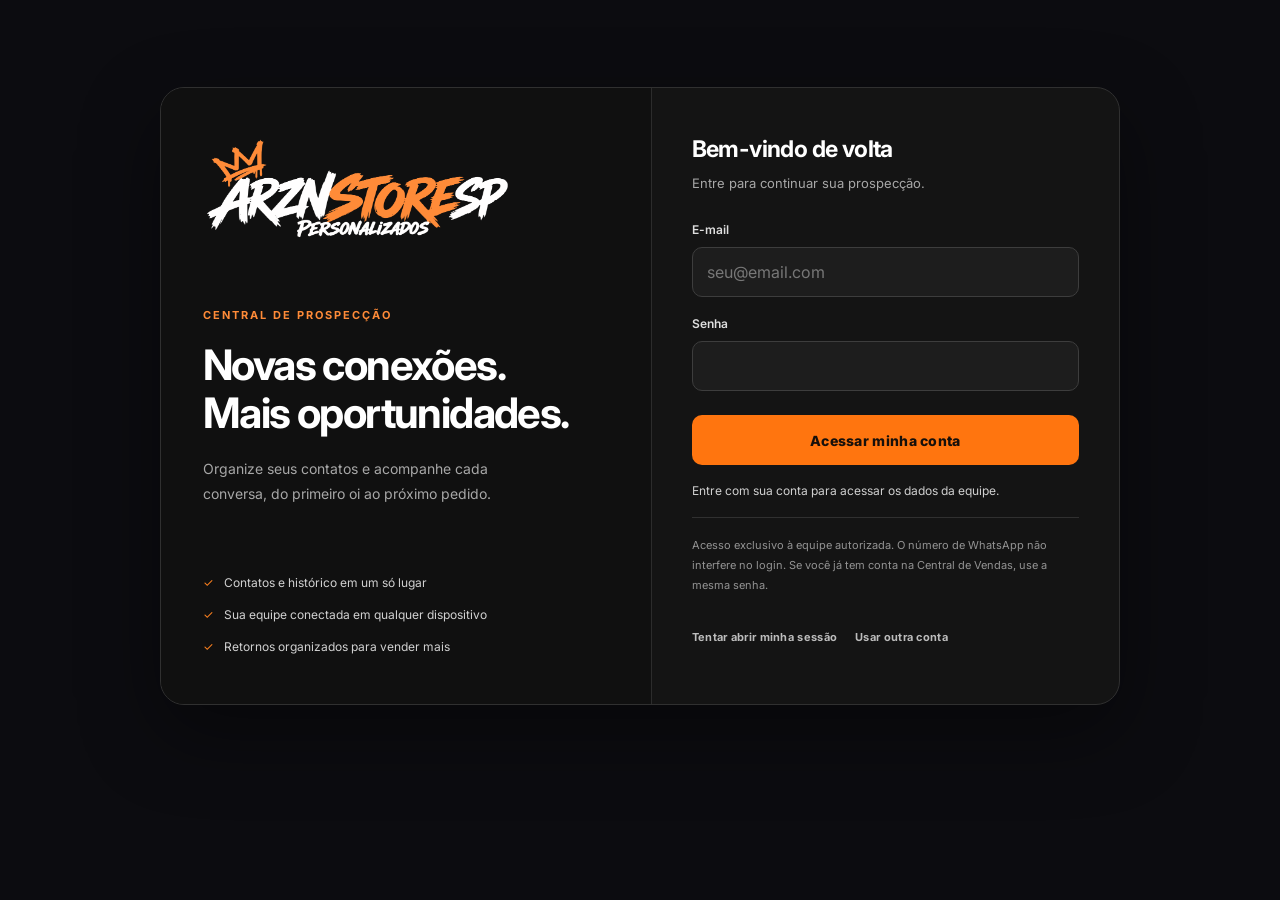
==== index.html @ a113df50 "Use compact prospect cards and a short message dialog" ====
<!DOCTYPE html>
<html lang="pt-BR">
<head>
<meta charset="UTF-8">
<meta name="viewport" content="width=device-width, initial-scale=1.0">
<title>Prospecção de Clientes</title>
<link rel="preconnect" href="https://fonts.googleapis.com">
<link href="https://fonts.googleapis.com/css2?family=Inter:wght@300;400;500;600;700;800;900&display=swap" rel="stylesheet">
<style>
*, *::before, *::after { box-sizing: border-box; margin: 0; padding: 0; }
:root {
  --bg:#0C0C10; --surface:#13131A; --card:#1A1A24; --raised:#20202E;
  --line:rgba(255,255,255,.07); --line2:rgba(255,255,255,.12);
  --neon:#FF6B00; --neon2:#CC5500; --neon-l:#FF8C33; --glow:rgba(255,107,0,.25);
  --amber:#f59e0b; --green:#22c55e;
  --blue:#3b82f6; --purple:#a855f7; --red:#ef4444;
  --text:#F0F0F5; --sub:rgba(255,255,255,.55); --hint:rgba(255,255,255,.35);
  --radius-sm:8px; --radius:12px; --radius-lg:16px;
  --gap:12px; --pad:16px; --input-h:46px;
}
html { -webkit-text-size-adjust:100%; }
body { font-family:'Inter',sans-serif; background:var(--bg); color:var(--text); min-height:100vh; font-size:14px; line-height:1.5; -webkit-font-smoothing:antialiased; }
.wrap { max-width:1180px; margin:0 auto; background:var(--surface); min-height:100vh; display:flex; flex-direction:column; }
@media(min-width:768px){ body{padding:1.5rem 1rem;} .wrap{border:1px solid var(--line);border-radius:var(--radius-lg);overflow:hidden;min-height:auto;} }

/* HEADER */
.header { background:var(--card); border-bottom:1px solid var(--line); padding:20px var(--pad) 0; position:sticky; top:0; z-index:100; }
.logo { font-family:'Inter',sans-serif; font-size:20px; font-weight:800; color:var(--text); letter-spacing:-.3px; text-align:center; margin-bottom:16px; line-height:1.3; }
.logo .brand{color:var(--neon);} .logo .sep{color:var(--line2);margin:0 8px;}
.logo .sub{display:block;color:var(--sub);font-size:11px;font-weight:600;letter-spacing:3px;font-family:'Inter',sans-serif;text-transform:uppercase;margin-top:3px;}
@media(min-width:480px){.logo{font-size:24px;}}
.tabs-nav{display:flex;overflow-x:auto;-webkit-overflow-scrolling:touch;scrollbar-width:none;margin:0 calc(-1*var(--pad));padding:0 var(--pad);}
.tabs-nav::-webkit-scrollbar{display:none;}
.tab-btn{flex:0 0 auto;background:transparent;border:none;border-bottom:3px solid transparent;margin-bottom:-1px;color:var(--sub);font-family:'Inter',sans-serif;font-size:12px;font-weight:700;letter-spacing:.3px;padding:12px 14px 10px;cursor:pointer;transition:color .15s,border-color .15s,background .15s;display:flex;align-items:center;gap:5px;white-space:nowrap;}
.tab-btn:hover{color:var(--text);} .tab-btn.active{color:var(--neon);border-bottom-color:var(--neon);background:rgba(255,107,0,.08);}
.tab-icon{font-size:15px;line-height:1;}
@media(min-width:600px){.tabs-nav{justify-content:center;}.tab-btn{flex:1;justify-content:center;font-size:13px;padding:13px 10px 11px;}}

/* CONTENT */
.tab-content{display:none;padding:var(--pad);flex:1;} .tab-content.active{display:block;}

/* PANELS */
.panel{background:var(--card);border:1px solid var(--line);border-radius:var(--radius);padding:var(--pad);margin-bottom:var(--gap);}
.panel:last-child{margin-bottom:0;}
.panel-title{font-size:10px;font-weight:700;color:rgba(255,255,255,.5);text-transform:uppercase;letter-spacing:1.5px;margin-bottom:14px;display:flex;align-items:center;gap:8px;flex-wrap:wrap;}
.panel-title::before{content:'';width:3px;height:12px;border-radius:2px;background:var(--neon);flex-shrink:0;box-shadow:0 0 8px var(--glow);}

/* FIELDS */
.field-group{margin-bottom:12px;} .field-group:last-child{margin-bottom:0;}
label{display:block;font-size:11px;font-weight:700;color:var(--sub);margin-bottom:5px;letter-spacing:.4px;text-transform:uppercase;}
input[type=text],input[type=date],input[type=number],textarea{width:100%;height:var(--input-h);background:var(--raised);border:1.5px solid var(--line2);border-radius:var(--radius-sm);color:var(--text);font-family:'Inter',sans-serif;font-size:16px;font-weight:600;padding:0 12px;outline:none;transition:border-color .15s,box-shadow .15s;-webkit-appearance:none;appearance:none;}
input[type=text]:focus,input[type=date]:focus,input[type=number]:focus,textarea:focus{border-color:var(--neon);box-shadow:0 0 0 3px var(--glow);}
textarea{height:auto;padding:10px 12px;resize:vertical;font-size:14px;min-height:80px;line-height:1.5;}
select{width:100%;height:var(--input-h);background:var(--raised);border:1.5px solid var(--line2);border-radius:var(--radius-sm);color:var(--text);font-family:'Inter',sans-serif;font-size:14px;font-weight:600;padding:0 12px;outline:none;-webkit-appearance:none;appearance:none;cursor:pointer;background-image:url("data:image/svg+xml,%3Csvg xmlns='http://www.w3.org/2000/svg' width='12' height='8' viewBox='0 0 12 8'%3E%3Cpath d='M1 1l5 5 5-5' stroke='%237a6a5a' stroke-width='1.5' fill='none' stroke-linecap='round'/%3E%3C/svg%3E");background-repeat:no-repeat;background-position:right 12px center;}
select:focus{border-color:var(--neon);box-shadow:0 0 0 3px var(--glow);}
select option{background:var(--card);}

/* RANGE */
input[type=range]{width:100%;height:4px;padding:0;background:var(--line2);border:none;border-radius:4px;cursor:pointer;margin-top:8px;-webkit-appearance:none;appearance:none;outline:none;}
input[type=range]::-webkit-slider-thumb{-webkit-appearance:none;width:22px;height:22px;background:var(--neon);border-radius:50%;box-shadow:0 0 0 4px rgba(255,107,0,.2);}
.range-val{font-family:'Inter',sans-serif;font-size:26px;font-weight:800;color:var(--neon);line-height:1;letter-spacing:-.5px;margin-bottom:2px;text-shadow:0 0 20px var(--glow);}
.range-val span{font-size:13px;font-weight:400;font-family:'Inter',sans-serif;color:var(--sub);margin-left:2px;}
.range-labels{display:flex;justify-content:space-between;font-size:10px;color:var(--hint);margin-top:4px;}

/* TAGS */
.tag-section-lbl{font-size:10px;font-weight:800;color:var(--sub);text-transform:uppercase;letter-spacing:.6px;margin:14px 0 6px;}
.tag-section-lbl:first-child{margin-top:0;}
.tags-row{display:flex;flex-wrap:wrap;gap:5px;}
.tag{padding:4px 9px;background:var(--raised);border:1.5px solid var(--line2);border-radius:20px;font-size:11px;font-weight:700;color:var(--sub);cursor:pointer;transition:all .12s;user-select:none;}
.tag:hover{border-color:var(--sub);color:var(--text);} .tag.on{border-color:var(--neon);color:var(--neon);background:rgba(255,107,0,.1);}
.tag.corp{border-color:rgba(59,130,246,.3);}
.tag.corp:hover{border-color:var(--blue);color:var(--blue);}
.tag.corp.on{border-color:var(--blue);color:var(--blue);background:rgba(59,130,246,.1);}

/* POTENCIAL */
.pot-row{display:flex;flex-wrap:wrap;gap:6px;}
.pot-pill{padding:5px 12px;border-radius:20px;font-size:11px;font-weight:700;cursor:pointer;border:1.5px solid var(--line2);background:var(--raised);color:var(--sub);transition:all .12s;}
.pot-pill:hover{border-color:var(--sub);color:var(--text);}
.pot-pill.on-todos{border-color:var(--text);color:var(--text);background:rgba(245,240,235,.06);}
.pot-pill.on-muito{border-color:var(--neon);color:var(--neon);background:rgba(255,107,0,.1);}
.pot-pill.on-alta{border-color:var(--amber);color:var(--amber);background:rgba(245,158,11,.1);}
.pot-pill.on-media{border-color:var(--sub);color:var(--sub);background:rgba(255,255,255,.08);}

/* BTNS */
.btn{display:inline-flex;align-items:center;justify-content:center;gap:6px;border:none;border-radius:var(--radius-sm);font-family:'Inter',sans-serif;font-size:13px;font-weight:700;cursor:pointer;transition:opacity .15s,background .15s,filter .15s;padding:0 16px;height:var(--input-h);letter-spacing:.3px;white-space:nowrap;}
.btn:active{opacity:.75;} .btn:disabled{opacity:.35;cursor:not-allowed;}
.btn-primary{background:linear-gradient(135deg,var(--neon),var(--neon2));color:#fff;width:100%;box-shadow:0 2px 12px var(--glow);} .btn-primary:hover:not(:disabled){filter:brightness(1.1);}
.btn-ghost{background:rgba(255,255,255,.06);border:1.5px solid var(--line2);color:var(--sub);width:100%;} .btn-ghost:hover{background:rgba(255,255,255,.1);color:var(--text);}
.btn-wa{background:#25D366;color:#fff;flex:1;font-size:12px;box-shadow:0 2px 8px rgba(37,211,102,.25);} .btn-wa:hover{filter:brightness(1.1);}
.btn-wa svg{width:13px;height:13px;fill:#fff;flex-shrink:0;}
.btn-call{flex-shrink:0;width:42px;background:rgba(59,130,246,.12);border:1px solid rgba(59,130,246,.3);color:var(--blue);font-size:15px;padding:0;}
.btn-call:hover{background:rgba(59,130,246,.2);}
.btn-sm{height:32px;font-size:11px;padding:0 12px;width:auto;}
.btn-blue{background:var(--blue);color:#0a0a0a;} .btn-blue:hover{opacity:.85;}

/* QUICK ACTIONS (substitui o <select> que causava bug) */
.qa-row{display:flex;flex-wrap:wrap;gap:5px;padding:8px 14px 0;}
.qa-btn{flex:1 1 calc(50% - 5px);min-width:90px;background:var(--raised);border:1.5px solid var(--line2);border-radius:var(--radius-sm);color:var(--sub);font-size:11px;font-weight:700;padding:6px 8px;cursor:pointer;transition:all .12s;font-family:'Inter',sans-serif;text-align:center;}
.qa-btn:hover{filter:brightness(1.15);}
.qa-btn.qa-green{border-color:rgba(34,197,94,.35);color:var(--green);} .qa-btn.qa-green:hover{background:rgba(34,197,94,.12);}
.qa-btn.qa-fire{border-color:rgba(255,107,0,.35);color:var(--neon);} .qa-btn.qa-fire:hover{background:rgba(255,107,0,.12);}
.qa-btn.qa-red{border-color:rgba(239,68,68,.35);color:var(--red);} .qa-btn.qa-red:hover{background:rgba(239,68,68,.12);}
.qa-btn.qa-grey{border-color:rgba(255,255,255,.2);color:var(--hint);} .qa-btn.qa-grey:hover{background:rgba(255,255,255,.08);}

/* STATUS BADGE */
.status-badge{display:inline-flex;align-items:center;gap:4px;padding:3px 8px;border-radius:20px;font-size:10px;font-weight:700;letter-spacing:.4px;white-space:nowrap;}
.s-novo{background:rgba(59,130,246,.12);color:var(--blue);border:1px solid rgba(59,130,246,.3);}
.s-contatado{background:rgba(245,158,11,.12);color:var(--amber);border:1px solid rgba(245,158,11,.3);}
.s-interesse{background:rgba(34,197,94,.12);color:var(--green);border:1px solid rgba(34,197,94,.3);}
.s-fechado{background:rgba(255,107,0,.15);color:var(--neon);border:1px solid rgba(255,107,0,.3);}
.s-nao{background:rgba(239,68,68,.12);color:var(--red);border:1px solid rgba(239,68,68,.3);}
.s-invalido{background:rgba(255,255,255,.08);color:var(--hint);border:1px solid rgba(255,255,255,.18);}

/* LOC */
.loc-box{font-size:12px;padding:10px 12px;background:var(--raised);border:1.5px solid var(--line2);border-radius:var(--radius-sm);line-height:1.6;color:var(--sub);}
.loc-box.ok{border-color:var(--neon);color:var(--text);}
.loc-chips{display:flex;flex-direction:column;gap:6px;margin-top:10px;}
.loc-chip{display:flex;align-items:center;gap:8px;padding:9px 12px;background:var(--raised);border:1.5px solid var(--line2);border-radius:var(--radius-sm);cursor:pointer;transition:all .12s;}
.loc-chip:hover{border-color:var(--neon);} .loc-chip.active{border-color:var(--neon);background:rgba(255,107,0,.08);}
.loc-chip-name{font-size:12px;font-weight:700;color:var(--text);flex:1;}
.loc-chip-addr{font-size:10px;color:var(--sub);flex:2;overflow:hidden;text-overflow:ellipsis;white-space:nowrap;}
.loc-chip-badge{font-size:9px;font-weight:800;padding:2px 7px;border-radius:20px;background:var(--neon);color:#fff;flex-shrink:0;}
.loc-chip-del{font-size:14px;color:var(--sub);cursor:pointer;flex-shrink:0;padding:0 4px;transition:color .12s;} .loc-chip-del:hover{color:#ff3d00;}

/* STATS */
.stats-row{display:grid;grid-template-columns:repeat(4,1fr);gap:var(--gap);margin-bottom:var(--gap);}
@media(max-width:480px){.stats-row{grid-template-columns:1fr 1fr;}}
.stat-card{background:var(--card);border:1px solid var(--line);border-radius:var(--radius);padding:12px 14px;}
.stat-num{font-family:'Inter',sans-serif;font-size:22px;font-weight:800;line-height:1;letter-spacing:-.5px;margin-bottom:3px;}
.stat-lbl{font-size:10px;font-weight:700;color:var(--sub);letter-spacing:.4px;text-transform:uppercase;}
.s-tot .stat-num{color:var(--text);} .s-muito .stat-num{color:var(--neon);} .s-alta .stat-num{color:var(--amber);} .s-media .stat-num{color:var(--sub);}

/* META DIÁRIA */
.meta-box{background:var(--card);border:1px solid var(--line);border-radius:var(--radius);padding:14px 16px;margin-bottom:var(--gap);}
.meta-top{display:flex;justify-content:space-between;align-items:baseline;margin-bottom:8px;gap:8px;flex-wrap:wrap;}
.meta-label{font-size:11px;font-weight:800;color:var(--sub);text-transform:uppercase;letter-spacing:.5px;}
.meta-nums{font-family:'Inter',sans-serif;font-weight:800;color:var(--neon);font-size:18px;letter-spacing:-.3px;text-shadow:0 0 20px var(--glow);}
.meta-bar-track{height:8px;background:var(--raised);border-radius:10px;overflow:hidden;}
.meta-bar-fill{height:100%;background:var(--neon);border-radius:10px;transition:width .3s;}
.meta-edit-row{display:flex;align-items:center;gap:8px;margin-top:10px;}
.meta-edit-row input{height:32px;width:70px;font-size:13px;}
.meta-edit-row .btn{height:32px;font-size:11px;}

/* BANNERS */
.followup-banner{background:rgba(59,130,246,.08);border:1px solid rgba(59,130,246,.35);border-radius:var(--radius);padding:12px 14px;margin-bottom:var(--gap);font-size:12px;color:var(--blue);cursor:pointer;display:flex;align-items:center;gap:8px;transition:opacity .15s;}
.followup-banner:hover{opacity:.85;}
.stagnant-banner{background:rgba(245,158,11,.08);border:1px solid rgba(245,158,11,.35);border-radius:var(--radius);padding:12px 14px;margin-bottom:var(--gap);font-size:12px;color:var(--amber);}

/* BULK BAR */
.bulk-bar{background:var(--card);border:1.5px solid var(--neon);border-radius:var(--radius);padding:10px 14px;margin-bottom:var(--gap);display:flex;align-items:center;gap:10px;flex-wrap:wrap;font-size:12px;color:var(--sub);}
.bulk-bar b{color:var(--neon);}
.bulk-bar .btn{width:auto;height:34px;font-size:11px;padding:0 12px;}

/* RESULT GRID */
.result-grid{display:grid;grid-template-columns:repeat(auto-fill,minmax(300px,1fr));gap:var(--gap);}
@media(max-width:560px){.result-grid{grid-template-columns:1fr;}}

/* RESULT CARD */
.result-card{background:var(--card);border:1px solid var(--line);border-radius:var(--radius);display:flex;flex-direction:column;overflow:hidden;transition:border-color .15s;position:relative;}
.result-card:hover{border-color:rgba(255,107,0,.4);}
.rc-select{position:absolute;top:12px;right:12px;width:18px;height:18px;accent-color:var(--neon);cursor:pointer;z-index:2;}
.rc-head{padding:12px 38px 0 14px;display:flex;align-items:flex-start;justify-content:space-between;gap:8px;}
.rc-name{font-size:13px;font-weight:700;line-height:1.35;flex:1;color:var(--text);}
.badge{font-size:9px;font-weight:800;letter-spacing:.8px;padding:3px 7px;border-radius:20px;text-transform:uppercase;white-space:nowrap;flex-shrink:0;}
.b-muito{background:rgba(255,107,0,.15);color:var(--neon);border:1px solid rgba(255,107,0,.3);}
.b-alta{background:rgba(245,158,11,.12);color:var(--amber);border:1px solid rgba(245,158,11,.3);}
.b-media{background:rgba(255,255,255,.08);color:var(--sub);border:1px solid rgba(255,255,255,.18);}
.b-corp{background:rgba(59,130,246,.15);color:var(--blue);border:1px solid rgba(59,130,246,.3);margin-right:4px;}
.rc-info{padding:8px 14px 0;}
.rc-row{font-size:11px;color:var(--sub);margin-bottom:3px;display:flex;align-items:flex-start;gap:5px;}
.rc-row strong{color:var(--text);font-weight:600;}
.rc-row.addr{font-size:10px;line-height:1.4;}
.rc-dist{font-size:10px;color:var(--neon);font-weight:700;margin-bottom:3px;}
.rc-msg{margin:8px 14px 0;background:var(--raised);border:1px solid var(--line);border-radius:var(--radius-sm);padding:0 12px;font-size:12px;color:var(--sub);line-height:1.7;white-space:pre-line;max-height:0;overflow:hidden;transition:max-height .3s ease,padding .2s;}
.rc-msg.open{max-height:600px;padding:10px 12px;}
.rc-actions{padding:10px 14px;margin-top:auto;display:flex;align-items:stretch;gap:7px;border-top:1px solid var(--line);}
.btn-toggle-msg{flex-shrink:0;width:64px;background:rgba(255,255,255,.06);border:1.5px solid var(--line2);border-radius:var(--radius-sm);color:var(--sub);font-size:10px;font-weight:700;cursor:pointer;font-family:'Inter',sans-serif;transition:all .12s;display:flex;align-items:center;justify-content:center;}
.btn-toggle-msg:hover{color:var(--text);}
.btn-toggle-msg.open{border-color:var(--neon);color:var(--neon);background:rgba(255,107,0,.08);}

/* HISTORICO */
.hist-filters{display:flex;flex-wrap:wrap;gap:6px;margin-bottom:14px;}
.hist-filter{padding:5px 12px;border-radius:20px;font-size:11px;font-weight:700;cursor:pointer;border:1.5px solid var(--line2);background:var(--raised);color:var(--sub);transition:all .12s;}
.hist-filter:hover{border-color:var(--sub);color:var(--text);}
.hist-filter.on{border-color:var(--neon);color:var(--neon);background:rgba(255,107,0,.1);}
.hist-filter.blue.on{border-color:var(--blue);color:var(--blue);background:rgba(59,130,246,.1);}
.hist-card{background:var(--card);border:1px solid var(--line);border-radius:var(--radius);padding:12px 14px;margin-bottom:8px;}
.hist-card.due{border-color:rgba(59,130,246,.5);}
.hist-card:last-child{margin-bottom:0;}
.hist-top{display:flex;align-items:flex-start;gap:12px;flex-wrap:wrap;}
.hist-info{flex:1;min-width:180px;}
.hist-name{font-size:13px;font-weight:700;color:var(--text);margin-bottom:3px;}
.hist-meta{font-size:11px;color:var(--sub);}
.hist-actions{display:flex;flex-direction:column;gap:5px;align-items:flex-end;flex-shrink:0;}
.hist-actions-row{display:flex;gap:5px;}
.hist-del{font-size:11px;color:var(--sub);cursor:pointer;background:none;border:none;font-family:'Inter',sans-serif;transition:color .12s;}
.hist-del:hover{color:var(--red);}
.hist-empty{text-align:center;padding:40px 20px;color:var(--sub);font-size:13px;}
.hist-qa-row{display:flex;flex-wrap:wrap;gap:5px;margin-top:10px;}
.hist-qa-row .qa-btn{flex:1 1 calc(25% - 5px);min-width:80px;}
.hist-extra-row{display:flex;gap:8px;margin-top:10px;flex-wrap:wrap;align-items:center;}
.hist-extra-row label{margin:0;font-size:10px;}
.hist-followup-input{height:32px;font-size:11px;width:140px;}
.hist-notes-toggle{font-size:11px;color:var(--sub);cursor:pointer;background:var(--raised);border:1px solid var(--line2);border-radius:20px;padding:4px 10px;}
.hist-notes-toggle.has{border-color:var(--amber);color:var(--amber);}
.hist-notes-box{width:100%;margin-top:8px;display:none;}
.hist-notes-box.open{display:block;}
.hist-notes-box textarea{height:auto;min-height:60px;font-size:12px;padding:8px 10px;}

/* KANBAN */
.kanban-board{display:flex;gap:10px;overflow-x:auto;padding-bottom:10px;-webkit-overflow-scrolling:touch;}
@media(min-width:860px){
  .kanban-board{display:grid;grid-template-columns:repeat(5,minmax(0,1fr));overflow-x:visible;}
  .kanban-col{min-width:0;max-width:none;}
}
.kanban-col{background:var(--card);border:1px solid var(--line);border-radius:var(--radius);min-width:230px;max-width:260px;flex-shrink:0;display:flex;flex-direction:column;transition:border-color .15s,background .15s;}
.kanban-col.dragover{border-color:var(--neon);background:rgba(255,107,0,.04);}
.kanban-col-head{padding:10px 12px;font-size:11px;font-weight:800;text-transform:uppercase;letter-spacing:.5px;border-bottom:1px solid var(--line);display:flex;justify-content:space-between;align-items:center;gap:6px;}
.kanban-count{background:var(--raised);border-radius:20px;padding:1px 8px;font-size:10px;font-weight:700;color:var(--sub);flex-shrink:0;}
.kanban-body{padding:8px;display:flex;flex-direction:column;gap:8px;min-height:120px;flex:1;max-height:560px;overflow-y:auto;}
.kanban-card{background:var(--raised);border:1px solid var(--line2);border-radius:var(--radius-sm);padding:8px 10px;cursor:grab;}
.kanban-card.dragging{opacity:.35;}
.kanban-card-name{font-size:12px;font-weight:700;margin-bottom:4px;color:var(--text);}
.kanban-card-meta{font-size:10px;color:var(--sub);margin-bottom:6px;line-height:1.5;}
.kanban-card-actions{display:flex;gap:4px;}
.kanban-mini-btn{flex:1;background:var(--card);border:1px solid var(--line2);border-radius:6px;font-size:10px;padding:5px 4px;cursor:pointer;color:var(--sub);transition:all .12s;text-align:center;text-decoration:none;}
.kanban-mini-btn:hover{border-color:var(--neon);color:var(--neon);}
.kanban-mini-btn.icon-only{flex:0 0 30px;}
.kanban-empty-col{font-size:11px;color:var(--hint);text-align:center;padding:16px 8px;}
.kanban-hint{font-size:11px;color:var(--hint);margin-bottom:10px;}

/* HOJE */
.hoje-section-title{font-size:12px;font-weight:800;color:var(--text);margin:18px 0 8px;display:flex;align-items:center;gap:6px;}
.hoje-section-title:first-child{margin-top:0;}
.hoje-card{background:var(--raised);border:1px solid var(--line2);border-radius:var(--radius-sm);padding:10px 12px;margin-bottom:8px;display:flex;align-items:center;gap:10px;flex-wrap:wrap;}
.hoje-card:last-child{margin-bottom:0;}
.hoje-card-info{flex:1;min-width:140px;}
.hoje-card-name{font-size:12px;font-weight:700;color:var(--text);margin-bottom:2px;}
.hoje-card-meta{font-size:10px;color:var(--sub);}
.hoje-card-actions{display:flex;gap:6px;flex-shrink:0;}
.hoje-card-actions .btn{height:32px;font-size:11px;}
.hoje-empty{font-size:12px;color:var(--hint);text-align:center;padding:16px;}
.hoje-vermais{font-size:11px;color:var(--neon);cursor:pointer;text-decoration:underline;display:inline-block;margin-top:6px;}

/* EMPTY */
.empty-state{min-height:280px;display:flex;flex-direction:column;align-items:center;justify-content:center;gap:12px;text-align:center;color:var(--sub);padding:24px;}
.empty-icon{font-size:48px;line-height:1;}
.empty-state h3{font-family:'Inter',sans-serif;font-size:17px;font-weight:800;color:var(--text);letter-spacing:-.3px;}
.empty-state p{font-size:13px;max-width:320px;line-height:1.65;}

/* SPINNER */
@keyframes spin{to{transform:rotate(360deg);}}
.spinner{width:28px;height:28px;border:3px solid var(--line2);border-top-color:var(--neon);border-radius:50%;animation:spin .65s linear infinite;}

/* HINT */
.hint-text{font-size:11px;color:var(--hint);margin-top:5px;line-height:1.5;}
.hint-text b{color:var(--sub);}

/* GUIA TAB */
.checklist-item{display:flex;align-items:flex-start;gap:10px;padding:10px 12px;background:var(--raised);border:1.5px solid var(--line2);border-radius:var(--radius-sm);margin-bottom:6px;cursor:pointer;transition:all .12s;}
.checklist-item:hover{border-color:var(--sub);}
.checklist-item.done{background:rgba(34,197,94,.07);border-color:rgba(34,197,94,.3);}
.checklist-cb{width:18px;height:18px;accent-color:var(--green);flex-shrink:0;margin-top:1px;cursor:pointer;}
.checklist-text{font-size:12px;font-weight:600;color:var(--text);line-height:1.5;flex:1;}
.checklist-item.done .checklist-text{text-decoration:line-through;color:var(--hint);}
.script-card{background:var(--raised);border:1px solid var(--line2);border-radius:var(--radius);padding:12px 14px;margin-bottom:8px;}
.script-label{font-size:10px;font-weight:800;color:var(--neon);text-transform:uppercase;letter-spacing:1px;margin-bottom:6px;}
.script-body{font-size:12px;color:var(--sub);line-height:1.75;white-space:pre-line;margin-bottom:8px;}
.btn-copy{background:rgba(255,107,0,.1);border:1px solid rgba(255,107,0,.3);border-radius:var(--radius-sm);color:var(--neon);font-size:11px;font-weight:700;padding:5px 12px;cursor:pointer;font-family:'Inter',sans-serif;transition:all .12s;}
.btn-copy:hover{background:rgba(255,107,0,.2);}
.btn-copy.copiado{background:rgba(34,197,94,.12);border-color:var(--green);color:var(--green);}
.niche-table{width:100%;border-collapse:collapse;font-size:12px;}
.niche-table th{text-align:left;font-size:10px;font-weight:800;color:var(--sub);text-transform:uppercase;letter-spacing:.8px;padding:8px 10px;border-bottom:1px solid var(--line2);}
.niche-table td{padding:9px 10px;border-bottom:1px solid var(--line);color:var(--text);vertical-align:top;line-height:1.5;}
.niche-table tr:last-child td{border-bottom:none;}
.niche-table .priority{color:var(--neon);font-weight:700;}
.obj-item{border:1px solid var(--line2);border-radius:var(--radius-sm);margin-bottom:6px;overflow:hidden;}
.obj-head{display:flex;justify-content:space-between;align-items:center;padding:10px 12px;cursor:pointer;background:var(--raised);font-size:12px;font-weight:700;color:var(--text);gap:8px;}
.obj-head:hover{background:rgba(255,255,255,.06);}
.obj-body{display:none;padding:10px 12px;font-size:12px;color:var(--sub);line-height:1.7;background:var(--card);}
.obj-body.open{display:block;}
.obj-head .arrow{font-size:10px;color:var(--hint);flex-shrink:0;transition:transform .15s;}
.obj-item.open .arrow{transform:rotate(180deg);}
.limit-table{width:100%;border-collapse:collapse;font-size:12px;}
.limit-table th{text-align:left;font-size:10px;font-weight:800;color:var(--sub);text-transform:uppercase;letter-spacing:.8px;padding:6px 10px;border-bottom:1px solid var(--line2);}
.limit-table td{padding:7px 10px;border-bottom:1px solid var(--line);vertical-align:top;line-height:1.5;}
.limit-table tr:last-child td{border-bottom:none;}
.limit-ok{color:var(--green);font-size:13px;font-weight:700;}
.limit-esc{color:var(--amber);font-size:13px;font-weight:700;}
.limit-no{color:var(--red);font-size:13px;font-weight:700;}
.relatorio-btn{background:linear-gradient(135deg,#25D366,#128C7E);color:#fff;border:none;border-radius:var(--radius-sm);font-family:'Inter',sans-serif;font-size:12px;font-weight:700;padding:9px 16px;cursor:pointer;display:flex;align-items:center;gap:6px;margin-top:10px;transition:opacity .15s;}
.relatorio-btn:hover{opacity:.88;}

/* TOAST */
#toast{position:fixed;bottom:20px;right:20px;background:var(--card);border:1px solid var(--neon);color:var(--neon);padding:9px 16px;border-radius:var(--radius);font-size:12px;font-weight:700;opacity:0;transform:translateY(6px);transition:all .2s;pointer-events:none;z-index:9999;max-width:280px;}
#toast.show{opacity:1;transform:translateY(0);}
#back-top{position:fixed;bottom:20px;right:20px;width:38px;height:38px;background:var(--raised);border:1px solid var(--line2);border-radius:var(--radius-sm);color:var(--sub);font-size:16px;cursor:pointer;display:none;align-items:center;justify-content:center;transition:all .15s;z-index:50;}
#back-top.visible{display:flex;} #back-top:hover{border-color:var(--neon);color:var(--neon);}
</style>
<style>.guide-intro h2{font-size:26px;line-height:1.25;margin-bottom:16px}.guide-intro p,#tab-guia .panel>p{line-height:1.8;margin:12px 0;color:#c5c5c5}.guide-pills{display:flex;flex-wrap:wrap;gap:8px;margin:18px 0}.guide-pills a{color:#ff9a50;border:1px solid #614026;background:#211810;padding:8px 12px;border-radius:8px;text-decoration:none;font-size:12px}.guide-steps{padding-left:22px;line-height:1.8;color:#ccc}.guide-steps li{margin:10px 0}.guide-day{border:1px solid #383838;border-radius:10px;margin:9px 0;overflow:hidden;background:#171717}.guide-day summary{display:flex;align-items:center;gap:12px;cursor:pointer;padding:16px;font-weight:600;line-height:1.5}.guide-day summary::after{content:"+";margin-left:auto;color:#ff8a32;font-size:20px}.guide-day[open] summary::after{content:"−"}.guide-day summary:focus-visible{outline:2px solid #ff821f;outline-offset:-3px}.guide-day-number{color:#ff8a32;font-size:18px;font-weight:800;min-width:28px}.guide-day-body{padding:0 20px 20px;color:#ccc;line-height:1.85}.guide-day-body ol{padding-left:20px}.guide-day-body li{margin:12px 0}.guide-success,.guide-example{background:#23201b;border-left:3px solid #ff7a16;padding:14px 16px;margin-top:16px;line-height:1.8}.guide-phase{margin:24px 0 14px;font-size:15px;color:#ff9a50}#tab-guia [id]{scroll-margin-top:24px}#cloudAccountPanel{padding:16px} @media(max-width:600px){.guide-intro h2{font-size:22px}.guide-day summary{padding:13px;font-size:13px}.guide-day-body{padding:0 14px 16px}}</style><style>.arzn-login-logo{display:block;width:100%;max-width:310px;height:auto;object-fit:contain}.arzn-app-logo{display:block;width:190px;height:auto;margin:0 0 14px;object-fit:contain}@media(max-width:680px){.arzn-login-logo{max-width:250px}.arzn-app-logo{width:160px}}</style><style>
.sales-guide{color:#dedede;line-height:1.8;font-size:14px}.sales-guide p{margin:12px 0}.sales-guide h2{font-size:24px;line-height:1.3;letter-spacing:-.5px;margin:0 0 16px;color:white}.sales-guide h3{font-size:17px;color:#ff9b51;margin:22px 0 10px}.sales-guide h4{font-size:14px;color:white;margin:18px 0 8px}.sales-guide .panel{background:#161616;border:1px solid #343434;border-radius:14px;padding:24px;margin-bottom:16px}.sg-kicker{color:#ff8b38;font-size:11px;font-weight:800;letter-spacing:1.8px;text-transform:uppercase}.sg-lead{font-size:16px;max-width:850px;color:#ddd}.sg-nav{display:flex;flex-wrap:wrap;gap:8px;margin:20px 0}.sg-nav a,.sg-link{color:#ffb681;text-decoration:none}.sg-nav a{border:1px solid #63422b;border-radius:8px;padding:8px 12px;background:#241b14;font-size:12px}.sg-nav a:focus-visible,.sales-guide summary:focus-visible{outline:2px solid #ff8b38;outline-offset:3px}.sg-grid{display:grid;grid-template-columns:repeat(2,minmax(0,1fr));gap:14px}.sg-box{padding:18px;border:1px solid #393939;border-radius:10px;background:#1e1e1e}.sales-guide ul,.sales-guide ol{padding-left:22px}.sales-guide li{margin:8px 0}.sg-note{font-size:12px;color:#b6b6b6}.sg-example,.sg-alert{padding:16px;border-left:3px solid #ff8b38;background:#251e18;margin:16px 0;border-radius:0 8px 8px 0}.sg-alert{border-left-color:#e7bd62;background:#252219}.sg-table-wrap{overflow-x:auto;margin:16px 0}.sg-table{width:100%;border-collapse:collapse;min-width:650px;font-size:12px}.sg-table th{text-align:left;color:#ffb47b;background:#252019}.sg-table td,.sg-table th{padding:12px;border-bottom:1px solid #383838;vertical-align:top}.sales-guide .guide-day{background:#1c1c1c;border-color:#3b3b3b}.sales-guide .guide-day summary{font-size:14px}.sales-guide .guide-day-body{padding-top:8px}.sg-label{display:block;font-size:11px;text-transform:uppercase;letter-spacing:1px;color:#ffb681;margin-top:16px;font-weight:700}.sg-conversation{background:#101010;border-radius:8px;padding:16px;line-height:1.9}.sg-conversation p{margin:10px 0}.sg-conversation b{color:#ffb681}.sg-script{white-space:pre-wrap;margin:12px 0;color:#eee}.sales-guide [id]{scroll-margin-top:32px}.sg-phase{padding-top:12px;border-top:1px solid #444;margin-top:24px!important}.sg-small{font-size:12px}.sg-train-delivery{border-left:3px solid #7ca06d;padding:12px 16px;background:#1e251c}.sg-top-link{font-size:12px;color:#ffb681;display:inline-block;margin-top:20px}.sg-print-link{color:#ffb681;font-size:12px}
@media(max-width:680px){.sales-guide .panel{padding:18px}.sg-grid{grid-template-columns:1fr}.sales-guide h2{font-size:21px}.sg-lead{font-size:14px}.sg-nav a{font-size:11px}.sales-guide{font-size:13px}}
@media print{body{background:white!important;color:black!important}.sales-guide,.sales-guide *{color:black!important;background:white!important;box-shadow:none!important}.sg-nav,.sg-top-link,.btn-copy,.op-day-check,.sg-print-link{display:none!important}.sales-guide .panel{border:1px solid #aaa;break-inside:auto}.sales-guide details{break-inside:avoid}.sg-table-wrap{overflow:visible}.sg-table{min-width:0}.sg-table td,.sg-table th{padding:7px}.sg-kicker{letter-spacing:1px}}
</style><link rel="stylesheet" href="cloud/objections.css?v=1"><link rel="stylesheet" href="cloud/funnel.css?v=1"><link rel="stylesheet" href="cloud/interface-polish.css?v=2"></head>
<body><style>
[hidden]{display:none!important}.cloud-gate{max-width:440px;margin:8vh auto;padding:28px;background:#181820;border:1px solid #36363e;border-radius:18px}.cloud-gate h1{font-size:25px;margin:0 0 10px}.cloud-gate p{color:#b7b7bf;margin:12px 0;line-height:1.6}.cloud-gate label{margin-top:18px}.cloud-gate input,.cloud-form input{display:block;width:100%;height:46px;background:#24242d;color:white;border:1px solid #505059;border-radius:8px;padding:10px;font:inherit}.cloud-gate button{margin-top:14px}.cloud-gate .brand{color:#ff6b00}.cloud-top{display:flex;align-items:center;justify-content:space-between;gap:8px;padding:12px 16px;border-bottom:1px solid #35353e;flex-wrap:wrap}.cloud-top small{display:block;margin-top:3px}.cloud-top .btn{width:auto}.cloud-top-actions{display:flex;gap:6px;flex-wrap:wrap}.cloud-form{display:grid;gap:9px}.cloud-team-row{display:flex;justify-content:space-between;align-items:center;gap:12px;margin-top:12px;flex-wrap:wrap}.cloud-note{font-size:12px;color:var(--sub);line-height:1.6;margin:10px 0}.cloud-message{font-size:13px;margin:12px 0;white-space:pre-wrap;color:#ffbb88}.cloud-gate a{color:#ff9448}.cloud-gate .btn{font-size:14px}
</style>
<style>
/* Team sign-in: scoped so the CRM keeps its existing layout. */
.cloud-gate{display:grid;grid-template-columns:1.05fr 1fr;max-width:960px;margin:clamp(24px,7vh,88px) auto;padding:0;background:#141414;border:1px solid #303030;border-radius:24px;overflow:hidden;box-shadow:0 28px 80px #0006}
.cloud-intro{padding:48px 42px;background:#101010;border-right:1px solid #2c2c2c;display:flex;flex-direction:column;justify-content:space-between;gap:52px}
.cloud-wordmark{font-size:20px;font-weight:900;letter-spacing:-.6px;color:#fff}.cloud-wordmark span{color:#ff750f}
.cloud-eyebrow{display:block;color:#ff8b38;font-size:11px;letter-spacing:2px;font-weight:700;text-transform:uppercase;margin-bottom:18px}
.cloud-gate h1{font-size:clamp(30px,4vw,42px);line-height:1.12;letter-spacing:-1.6px;color:#fff;margin:0}
.cloud-gate .cloud-intro p{font-size:14px;color:#a7a7a7;line-height:1.8;margin:20px 0 0;max-width:310px}
.cloud-benefits{display:grid;gap:14px;font-size:12px;color:#d1d1d1}.cloud-benefits span::before{content:"✓";color:#ff821f;margin-right:10px}
.cloud-login-panel{padding:44px 40px}.cloud-login-panel h2{font-size:23px;color:#fff;letter-spacing:-.6px;margin:0 0 6px}.cloud-gate .cloud-login-caption{font-size:13px;color:#a7a7a7;margin:0 0 28px}
.cloud-gate label{display:block;margin:18px 0 8px;color:#dedede;font-size:12px;letter-spacing:0;text-transform:none;font-weight:600}
.cloud-gate input{height:50px;background:#1d1d1d;border:1px solid #3d3d3d;border-radius:10px;padding:0 14px;font-size:16px;color:#fff;transition:border-color .15s,box-shadow .15s}.cloud-gate input::placeholder{color:#777}.cloud-gate input:focus{outline:none;border-color:#ff821f;box-shadow:0 0 0 3px #ff750f22}
.cloud-gate input:-webkit-autofill{-webkit-text-fill-color:#fff;box-shadow:0 0 0 1000px #1d1d1d inset}
.cloud-gate #cloudLoginBtn{width:100%;height:50px;margin-top:24px;border:0;border-radius:10px;background:#ff750f;color:#17100b;font-size:14px;font-weight:800;box-shadow:none;transform:none}.cloud-gate #cloudLoginBtn:hover{background:#ff8b33}.cloud-gate button:focus-visible{outline:2px solid #ff9b51;outline-offset:4px}
.cloud-gate #cloudAuthMessage{font-size:12px;line-height:1.6;color:#d0d0d0;padding:12px 0;margin:4px 0;min-height:44px}
.cloud-gate .cloud-note{border-top:1px solid #303030;padding-top:18px;font-size:11px;color:#939393;line-height:1.8;margin:4px 0 18px}
.cloud-session-actions{display:flex;flex-wrap:wrap;gap:8px 18px}.cloud-gate .cloud-session-actions .btn{background:transparent;border:0;color:#bcbcbc;padding:5px 0;margin:0;font-size:11px;width:auto;box-shadow:none}.cloud-gate .cloud-session-actions .btn:hover{color:#ff9b51}
@media(max-width:680px){.cloud-gate{grid-template-columns:1fr;margin:16px 12px;border-radius:18px}.cloud-intro{padding:28px;gap:26px;border-right:0;border-bottom:1px solid #303030}.cloud-gate h1{font-size:32px}.cloud-gate .cloud-intro p{margin-top:12px;max-width:none}.cloud-benefits{display:none}.cloud-login-panel{padding:28px}.cloud-gate .cloud-login-caption{margin-bottom:20px}}
@media(prefers-reduced-motion:reduce){.cloud-gate *{transition:none!important}}
</style>
<section id="cloudGate" class="cloud-gate" aria-label="Acesso à prospecção">
 <div class="cloud-intro">
  <div class="cloud-wordmark"><img class="arzn-login-logo" src="assets/arznstoresp-logo-ff8b38.png" alt="ArznStoreSP Personalizados" width="2048" height="682"></div>
  <div><span class="cloud-eyebrow">Central de prospecção</span><h1>Novas conexões.<br>Mais oportunidades.</h1><p>Organize seus contatos e acompanhe cada conversa, do primeiro oi ao próximo pedido.</p></div>
  <div class="cloud-benefits"><span>Contatos e histórico em um só lugar</span><span>Sua equipe conectada em qualquer dispositivo</span><span>Retornos organizados para vender mais</span></div>
 </div>
 <div class="cloud-login-panel"><h2>Bem-vindo de volta</h2><p class="cloud-login-caption">Entre para continuar sua prospecção.</p>
 <form id="cloudAuthForm">
  <label for="cloudEmail">E-mail</label><input id="cloudEmail" name="email" inputmode="email" autocapitalize="none" spellcheck="false" type="email" autocomplete="username" required placeholder="seu@email.com">
  <label for="cloudPassword">Senha</label><input id="cloudPassword" name="password" type="password" autocomplete="current-password" required>
  <button id="cloudLoginBtn" class="btn btn-primary" type="submit">Acessar minha conta</button>
 </form>
 <p id="cloudAuthMessage" role="status" aria-live="polite">Carregando conexão segura…</p>
 <p class="cloud-note">Acesso exclusivo à equipe autorizada. O número de WhatsApp não interfere no login. Se você já tem conta na Central de Vendas, use a mesma senha.</p>
 <div class="cloud-session-actions"><button id="cloudReloadAuth" class="btn btn-ghost" type="button">Tentar abrir minha sessão</button>
 <button id="cloudAccountSwitch" class="btn btn-ghost" type="button">Usar outra conta</button></div>
 <noscript>Ative o JavaScript para entrar.</noscript></div>
</section>

<div class="wrap" id="prospApp" hidden>
<div class="cloud-top"><div><strong id="cloudUser">Equipe</strong><small id="cloudStatus" role="status" aria-live="polite">Conectando…</small></div><div class="cloud-top-actions"><button id="cloudMyAccount" type="button" class="btn btn-ghost btn-sm" aria-expanded="false" aria-controls="cloudAccountPanel">Minha conta</button><button id="cloudRetry" type="button" class="btn btn-ghost btn-sm">Sincronizar</button><button id="cloudShare" type="button" class="btn btn-ghost btn-sm">Copiar link</button><button id="cloudLogout" type="button" class="btn btn-ghost btn-sm">Sair</button></div></div>
<div id="cloudAccountPanel" hidden><section class="panel"><div class="panel-title">Seu atendimento</div><p class="cloud-note">A assinatura é individual. Este número não conecta nem troca a conta aberta no WhatsApp.</p><form id="sellerProfile" class="cloud-form"><label for="sellerDisplayName">Nome de atendimento</label><input id="sellerDisplayName" maxlength="80" required><label for="sellerPhone">WhatsApp profissional com DDD</label><input id="sellerPhone" inputmode="tel" maxlength="20" placeholder="11 99999-9999" required><button class="btn btn-primary" type="submit">Salvar minha assinatura</button></form><p id="sellerProfileStatus" role="status"></p></section><section class="panel"><div class="panel-title">Minha conta</div><p class="cloud-note">No primeiro acesso da funcionária, troque a senha inicial por uma senha pessoal. O login é o mesmo no notebook e no celular.</p><form id="myPasswordForm" class="cloud-form"><label for="myCurrentPassword">Senha atual</label><input id="myCurrentPassword" type="password" autocomplete="current-password" required><label for="myNewPassword">Nova senha</label><input id="myNewPassword" type="password" autocomplete="new-password" minlength="12" maxlength="128" required><label for="myConfirmPassword">Repita a nova senha</label><input id="myConfirmPassword" type="password" autocomplete="new-password" minlength="12" maxlength="128" required><button id="myPasswordBtn" class="btn btn-ghost" type="submit">Trocar minha senha</button></form><p id="myPasswordMessage" class="cloud-message" role="status"></p></section></div>

  <div class="header">
    <div class="logo">
      <img class="arzn-app-logo" src="assets/arznstoresp-logo-ff8b38.png" alt="ArznStoreSP Personalizados" width="2048" height="682">
      <span class="brand">PROSPECÇÃO</span><span class="sep">|</span>CLIENTES
      <span class="sub">Hoje · Guia · CRM · Funil · WhatsApp</span>
    </div>
    <div class="tabs-nav">
      <button id="tabbtn-hoje" class="tab-btn active" onclick="switchTab('hoje',this)"><span class="tab-icon">🌅</span> Hoje</button>
      <button id="tabbtn-carteira" class="tab-btn" onclick="switchTab('carteira',this)"><span class="tab-icon">🧭</span> Atendimentos</button>
      <button id="tabbtn-busca" class="tab-btn" onclick="switchTab('busca',this)"><span class="tab-icon">🔍</span> Buscar</button>
      <button id="tabbtn-resultados" class="tab-btn" onclick="switchTab('resultados',this)">
        <span class="tab-icon">📋</span> Resultados
        <span id="badge-count" style="display:none;background:var(--neon);color:#fff;border-radius:10px;font-size:10px;padding:1px 6px;margin-left:2px"></span>
      </button>
      <button id="tabbtn-funil" class="tab-btn" onclick="switchTab('funil',this)"><span class="tab-icon">🗂️</span> Funil</button>
      <button id="tabbtn-historico" class="tab-btn" onclick="switchTab('historico',this)">
        <span class="tab-icon">📊</span> Histórico
        <span id="badge-hist" style="display:none;background:var(--blue);color:#fff;border-radius:10px;font-size:10px;padding:1px 6px;margin-left:2px"></span>
      </button>
      <button id="tabbtn-guia" class="tab-btn" onclick="switchTab('guia',this)"><span class="tab-icon">📖</span> Guia</button>
      <button id="tabbtn-config" class="tab-btn" onclick="switchTab('config',this)"><span class="tab-icon">⚙️</span> Config.</button>
    </div>
  </div>

  <!-- ══ HOJE (painel do dia) ══ -->
  <div id="tab-hoje" class="tab-content active"><section id="wfToday" class="panel"></section>

    <div class="meta-box">
      <div class="meta-top">
        <span class="meta-label">🎯 Meta diária de contatos</span>
        <span class="meta-nums" id="metaNums">0 / 20</span>
      </div>
      <div class="meta-bar-track"><div class="meta-bar-fill" id="metaBarFill" style="width:0%"></div></div>
      <div id="metaEditRow" class="meta-edit-row" style="display:none">
        <input type="number" id="metaInput" min="1" value="20" />
        <button class="btn btn-primary btn-sm" onclick="salvarMeta()">Salvar meta</button>
      </div>
      <span class="hint-text" style="cursor:pointer;text-decoration:underline" onclick="toggleMetaEdit()">Alterar meta diária</span>
    </div>

    <div id="followupBannerHoje"></div>
    <div id="stagnantBannerHoje"></div>

    <div style="margin-bottom:var(--gap)">
      <button class="relatorio-btn" onclick="gerarRelatorio()" style="width:100%">📤 &nbsp;Gerar Relatório do Dia para Alan</button>
    </div>

    <div class="panel">
      <div class="panel-title">📤 Fila de hoje — leads para contatar</div>
      <div id="hojeFilaList"></div>
    </div>

    <div class="panel">
      <div class="panel-title">🔔 Follow-ups para hoje</div>
      <div id="hojeFollowList"></div>
    </div>

    <div class="panel">
      <div class="panel-title">⏰ Leads parados (sem retorno)</div>
      <div id="hojeStagnantList"></div>
    </div>

  </div>

  <!-- ══ BUSCAR ══ -->
  <div id="tab-busca" class="tab-content">

    <div class="panel">
      <div class="panel-title">📍 Origem da Busca</div>
      <div id="locAtiva" class="loc-box">Nenhum endereço — configure em <b>Config.</b></div>
      <button class="btn btn-ghost" style="height:36px;font-size:12px;width:auto;padding:0 14px;margin-top:10px" onclick="switchTab('config',document.getElementById('tabbtn-config'))">✏️ &nbsp;Alterar</button>
    </div>

    <div class="panel">
      <div class="panel-title">📐 Raio de Busca</div>
      <div class="range-val" id="raioDisplay">5 <span>km</span></div>
      <input type="range" id="raioSlider" min="1" max="25" value="5" step="1"
        oninput="document.getElementById('raioDisplay').innerHTML=this.value+' <span>km</span>'" />
      <div class="range-labels"><span>1 KM</span><span>25 KM</span></div>
    </div>

    <div class="panel">
      <div class="panel-title">🏷️ Nicho</div>
      <div class="field-group">
        <input type="text" id="nichoInput" placeholder="Digite ou clique numa sugestão…" onkeydown="if(event.key==='Enter')buscar()" />
      </div>

      <div class="tag-section-lbl">🎯 Nichos com oportunidade de compra</div>
      <p class="cloud-note">Escolha um nicho para preencher a busca e ver uma oferta de entrada. Confira cada contato antes de abordar.</p>
      <button class="btn btn-ghost btn-sm" type="button" onclick="const r=document.getElementById('raioSlider');r.value=3;r.dispatchEvent(new Event('input'))">Usar raio de 3 km</button>
      <div class="tags-row">
        <button class="tag corp" type="button" data-offer="Kits para participantes e brindes para patrocinadores" data-target="Produção" aria-pressed="false" onclick="setTag(this,'agencias de eventos')">Agências de eventos</button>
        <button class="tag corp" type="button" data-offer="Brindes para estandes e kits para expositores" data-target="Produção" aria-pressed="false" onclick="setTag(this,'organizadores de feiras')">Organizadores de feiras</button>
        <button class="tag corp" type="button" data-offer="Camisetas de turma, squeezes e kits de matrícula" data-target="Coordenação" aria-pressed="false" onclick="setTag(this,'escola particular')">Escolas particulares</button>
        <button class="tag corp" type="button" data-offer="Uniformes e brindes para ações com pacientes" data-target="Administrativo" aria-pressed="false" onclick="setTag(this,'clinica odontologica')">Clínicas odontológicas</button>
        <button class="tag corp" type="button" data-offer="Uniformes e kits para entrega de chaves" data-target="Compras" aria-pressed="false" onclick="setTag(this,'construtora')">Construtoras</button>
        <button class="tag corp" type="button" data-offer="Uniformes de portaria" data-target="Operações" aria-pressed="false" onclick="setTag(this,'administradora de condominios')">Administradoras de condomínios</button>
        <button class="tag corp" type="button" data-offer="Chaveiros e kits para entrega de veículos" data-target="Pós-venda" aria-pressed="false" onclick="setTag(this,'concessionaria de veiculos')">Concessionárias</button>
        <button class="tag corp" type="button" data-offer="Uniformes e chaveiros" data-target="Gestor da unidade" aria-pressed="false" onclick="setTag(this,'oficina mecanica')">Oficinas e auto centers</button>
        <button class="tag corp" type="button" data-offer="Uniformes para instalação" data-target="Operações" aria-pressed="false" onclick="setTag(this,'empresa de energia solar')">Empresas de energia solar</button>
        <button class="tag corp" type="button" data-offer="Camisetas e kits de integração" data-target="RH" aria-pressed="false" onclick="setTag(this,'industria metalurgica')">Indústrias e metalúrgicas</button>
        <button class="tag corp" type="button" data-offer="Camisetas e squeezes para desafios" data-target="Gestor da unidade" aria-pressed="false" onclick="setTag(this,'estudio crossfit')">Estúdios de treino e CrossFit</button>
        <button class="tag corp" type="button" data-offer="Cadernetas e canetas para turmas" data-target="Produção" aria-pressed="false" onclick="setTag(this,'treinamento corporativo')">Treinamento corporativo</button>
      </div>
      <p id="nichoOferta" class="cloud-note" role="status" hidden></p>
      <div class="tag-section-lbl">💼 Nichos Corporativos (B2B)</div>
      <div class="tags-row">
        <span class="tag corp" onclick="setTag(this,'contabilidade')">📑 Contabilidade</span>
        <span class="tag corp" onclick="setTag(this,'advocacia escritorio')">⚖️ Advocacia</span>
        <span class="tag corp" onclick="setTag(this,'rh recrutamento')">👥 RH/Recrutamento</span>
        <span class="tag corp" onclick="setTag(this,'tecnologia ti')">💻 TI/Tecnologia</span>
        <span class="tag corp" onclick="setTag(this,'consultoria empresarial')">📈 Consultoria</span>
        <span class="tag corp" onclick="setTag(this,'seguros')">🛡️ Seguros</span>
        <span class="tag corp" onclick="setTag(this,'transportadora logistica')">🚚 Transportadora</span>
        <span class="tag corp" onclick="setTag(this,'engenharia')">📐 Engenharia</span>
        <span class="tag corp" onclick="setTag(this,'arquitetura')">🏛️ Arquitetura</span>
        <span class="tag corp" onclick="setTag(this,'agencia marketing')">📣 Agência Marketing</span>
        <span class="tag corp" onclick="setTag(this,'limpeza terceirizada')">🧹 Limpeza Terceirizada</span>
        <span class="tag corp" onclick="setTag(this,'empresa seguranca')">🔒 Segurança Patrimonial</span>
        <span class="tag corp" onclick="setTag(this,'distribuidora atacado')">📦 Distribuidora/Atacado</span>
        <span class="tag corp" onclick="setTag(this,'imobiliaria')">🏠 Imobiliária</span>
      </div>

      <div class="tag-section-lbl">🛍️ Comércios e serviços locais</div>
      <div class="tags-row">
        <span class="tag" onclick="setTag(this,'academia')">🏋️ Academia</span>
        <span class="tag" onclick="setTag(this,'restaurante')">🍽️ Restaurante</span>
        <span class="tag" onclick="setTag(this,'bar')">🍺 Bar</span>
        <span class="tag" onclick="setTag(this,'salao de beleza')">💅 Beleza</span>
        <span class="tag" onclick="setTag(this,'clinica estetica')">✨ Estética</span>
        <span class="tag" onclick="setTag(this,'buffet eventos')">🎉 Eventos</span>
        <span class="tag" onclick="setTag(this,'escola idiomas')">📚 Escola</span>
        <span class="tag" onclick="setTag(this,'clinica medica')">🏥 Clínica</span>
        <span class="tag" onclick="setTag(this,'dentista')">🦷 Dentista</span>
        <span class="tag" onclick="setTag(this,'pet shop')">🐾 Pet</span>
        <span class="tag" onclick="setTag(this,'farmacia')">💊 Farmácia</span>
        <span class="tag" onclick="setTag(this,'padaria')">🥐 Padaria</span>
        <span class="tag" onclick="setTag(this,'loja roupas')">👗 Moda</span>
        <span class="tag" onclick="setTag(this,'supermercado')">🛒 Mercado</span>
        <span class="tag" onclick="setTag(this,'hotel pousada')">🏨 Hotel</span>
        <span class="tag" onclick="setTag(this,'pizzaria')">🍕 Pizzaria</span>
      </div>
    </div>

    <div class="panel">
      <div class="panel-title">⚡ Potencial</div>
      <div class="pot-row">
        <button class="pot-pill on-todos" onclick="setPot('todos',this)">Todos</button>
        <button class="pot-pill" onclick="setPot('muito',this)">🔥 Muito alto</button>
        <button class="pot-pill" onclick="setPot('alta',this)">⭐ Alto</button>
        <button class="pot-pill" onclick="setPot('media',this)">· Médio</button>
      </div>
    </div>

    <button class="btn btn-primary" id="buscarBtn" onclick="buscar()">🔍 &nbsp;Buscar Clientes</button><div class="panel" style="margin-top:12px"><div class="panel-title">Adicionar contato manualmente</div><p style="color:var(--sub);margin-bottom:12px">Encontrou uma empresa no Maps, Instagram ou por indicação? Inclua na fila sem depender da busca.</p><form onsubmit="cadastrarLeadManual(event)"><label for="manualNome">Empresa</label><input id="manualNome" name="nome" type="text" maxlength="120" required><label for="manualTelefone" style="margin-top:10px">Telefone com DDD</label><input id="manualTelefone" name="telefone" type="text" inputmode="tel" maxlength="22" required placeholder="(11) 99999-9999"><label for="manualSegmento" style="margin-top:10px">Segmento</label><input id="manualSegmento" name="segmento" type="text" maxlength="80" placeholder="Ex.: academia"><button class="btn btn-primary" type="submit" style="margin-top:12px">Adicionar à fila</button></form></div>
  </div>

  <!-- ══ RESULTADOS ══ -->
  <div id="tab-resultados" class="tab-content"><div id="buscaStatus" class="panel" role="status" aria-live="polite" hidden></div><div id="pesquisaComplementar" class="panel" style="margin-bottom:12px"></div>
    <details class="panel" style="margin-bottom:12px"><summary class="btn btn-ghost btn-sm" style="cursor:pointer;width:fit-content">Importar CSV</summary><p class="cloud-note">Escolha um CSV em UTF-8 (até 1 MB e 250 linhas). A importação adiciona contatos à fila da equipe e não envia mensagens.</p><form id="csvImportForm" class="cloud-form"><label for="csvImportFile">Arquivo CSV</label><input id="csvImportFile" type="file" accept=".csv,text/csv" required><label for="csvImportNiche">Nicho dos contatos</label><input id="csvImportNiche" maxlength="80" placeholder="Ex.: Clínicas odontológicas" required><button id="csvImportSubmit" class="btn btn-primary" type="submit">Adicionar à fila</button></form><p id="csvImportStatus" class="cloud-message" role="status"></p></details>
    <div class="stats-row" id="statsRow" style="display:none">
      <div class="stat-card s-tot"><div class="stat-num" id="sTot">0</div><div class="stat-lbl">Na fila</div></div>
      <div class="stat-card s-muito"><div class="stat-num" id="sMuito">0</div><div class="stat-lbl">Muito alto</div></div>
      <div class="stat-card s-alta"><div class="stat-num" id="sAlta">0</div><div class="stat-lbl">Alto</div></div>
      <div class="stat-card s-media"><div class="stat-num" id="sMedia">0</div><div class="stat-lbl">Médio</div></div>
    </div>
    <div class="contact-toolbar"><label for="phoneFilter">Tipo de telefone</label><select id="phoneFilter" onchange="renderCards()"><option value="todos">Todos</option><option value="celular">Somente celulares</option><option value="fixo">Somente fixos</option><option value="revisar">Revisar formato</option></select><small id="phoneSummary" aria-live="polite"></small></div>
    <div id="bulkBarWrap"></div>
    <div id="resultado">
      <div class="empty-state"><div class="empty-icon">📋</div><h3>Nenhuma busca ainda</h3><p>Configure o endereço em <b>Config.</b> e clique em Buscar.</p></div>
    </div>
  </div>

  <!-- ══ FUNIL KANBAN ══ -->
  <div id="tab-funil" class="tab-content">
    <section class="panel">
      <div class="panel-title">Funil de vendas · visão simplificada</div>
      <p class="kanban-hint">Quatro grupos para acompanhar os contatos. As etapas detalhadas continuam na ficha. Para executar as tarefas do dia, use Hoje → Começar meu dia.</p>
      <div class="kanban-board" id="kanbanBoard"></div>
    </section>
    <details class="sf-segment-summary"><summary>Resumo por segmento · consulta opcional</summary><div id="segmentDashboard"></div></details>
  </div>

  <!-- ══ HISTÓRICO ══ -->
  <div id="tab-historico" class="tab-content">
    <div id="followupBannerHist"></div>
    <div class="panel">
      <div class="panel-title">
        📊 Prospects Prospectados
        <button class="btn btn-ghost btn-sm" style="margin-left:auto" onclick="exportarCSV()">⬇️ Exportar CSV</button>
      </div>
      <div class="hist-filters">
        <button class="hist-filter on" onclick="filtrarHist('todos',this)">Todos</button>
        <button class="hist-filter" onclick="filtrarHist('novo',this)">🔵 Não contatado</button>
        <button class="hist-filter" onclick="filtrarHist('contatado',this)">🟡 Contatado</button>
        <button class="hist-filter" onclick="filtrarHist('interesse',this)">🟢 Interessado</button>
        <button class="hist-filter" onclick="filtrarHist('fechado',this)">🔥 Fechado</button>
        <button class="hist-filter" onclick="filtrarHist('nao',this)">🔴 Sem interesse</button>
        <button class="hist-filter" onclick="filtrarHist('invalido',this)">🚫 Núm. errado</button>
        <button class="hist-filter blue" onclick="filtrarHist('venceu',this)">🔔 Follow-up hoje</button>
      </div>
      <div id="histLista"></div>
    </div>
  </div>

  <!-- ══ GUIA / PLAYBOOK ══ -->
  <div id="tab-guia" class="tab-content"><section class="panel"><span class="sg-kicker">Primeiro dia · prática antes da primeira abordagem</span><h2>Aprenda o fluxo em um atendimento fictício</h2><p class="cloud-note">Pratique assumir um contato, preparar a mensagem, registrar envio e resposta, qualificar, solicitar orçamento, acompanhar aprovação e encerrar. Nenhum contato real ou indicador será alterado.</p><a class="btn btn-primary" href="treinamento.html" target="_blank" rel="noopener" style="width:auto;padding:12px 18px">Abrir treino prático de 10 etapas</a><p class="cloud-note">Depois do treino, confira Minha conta, o WhatsApp profissional e a sincronização. Faça a primeira abordagem real acompanhada por Alan.</p></section><article class="sales-guide"><section class="panel"><span class="sg-kicker">Ferramenta de trabalho</span><h2>Como usar o atendimento orientado</h2><ol><li>Abra Atendimentos e escolha Meus contatos ou Sem responsável.</li><li>Assuma o contato e clique em Abrir atendimento. Preencha a demanda à medida que o cliente responder; os campos salvam automaticamente.</li><li>Defina a próxima ação, a pessoa responsável e a data. Envie a solicitação ao Alan quando a ficha estiver completa.</li><li>Acompanhe a resposta do gestor e envie apenas a versão aprovada. Depois registre o envio real.</li><li>Use a mensagem sugerida como rascunho. Confira nome, contexto, destinatário e WhatsApp conectado antes de enviar.</li></ol><p class="sg-note">Salvar no aparelho e sincronizar são etapas diferentes. Confira o indicador de sincronização; solicitações offline chegam ao gestor após a conexão voltar.</p></section><section class="panel" id="manual-top"><span class="sg-kicker">ArznStoreSP • Manual comercial • versão 3</span><h2>Prospectar com contexto. Conduzir com clareza. Registrar para avançar.</h2><p class="sg-lead">Este manual orienta a vendedora desde a seleção de uma empresa até o encaminhamento do pedido. A função é entender uma necessidade e propor um próximo passo útil — sem inventar preço, prazo ou interesse.</p><p><a class="sg-print-link" href="guia-comercial.html" target="_blank" rel="noopener">Abrir versão para consulta e impressão ↗</a></p><nav class="sg-nav" aria-label="Índice do manual"><a href="#sg-start">Comece aqui</a><a href="#sg-leads">Escolher leads</a><a href="#sg-segments">Segmentos</a><a href="#sg-products">Produtos</a><a href="#sg-talk">Conduzir conversas</a><a href="#sg-objections">Objeções e negociação</a><a href="#sg-funnel">Funil e registros</a><a href="#sg-quotes">Orçar e fechar</a><a href="#sg-routine">Rotina e revisão</a><a href="#guide-days">Plano de 30 dias</a></nav><div class="sg-alert"><b>Leia antes de abordar:</b> alinhe com Alan produtos disponíveis, condições vigentes, materiais de apresentação e jornada/meta de trabalho. Os exemplos abaixo são modelos de conversa, não ofertas comerciais aprovadas.</div><p class="sg-note">No aplicativo, os dias concluídos e as dúvidas são individuais e sincronizados com a conta. O gestor acompanha esse progresso; a conclusão é autodeclarada e exige revisão.</p></section><section class="panel" id="sg-start"><span class="sg-kicker">01 • Preparação</span><h2>Comece aqui: o que precisa estar pronto</h2><div class="sg-grid"><div class="sg-box"><h3>Antes do primeiro envio</h3><ol><li>Acesse com sua conta e confira “Sincronizado”.</li><li>Em Minha conta, confira nome e WhatsApp profissional.</li><li>No aparelho, confira qual WhatsApp está conectado. A assinatura não troca a conta de envio.</li><li>Tenha o catálogo/material aprovado e saiba o que está disponível para apresentar.</li><li>Combine com Alan um segmento, uma região e o primeiro bloco de 5 empresas.</li><li>Simule a abertura e a resposta a pedido de preço antes de enviar.</li></ol></div><div class="sg-box"><h3>Seu objetivo em cada etapa</h3><ul><li><b>Primeiro contato:</b> encontrar a pessoa adequada e obter abertura para conversar.</li><li><b>Conversa:</b> entender uso, ocasião, quantidade e data.</li><li><b>Indicação:</b> mostrar até duas opções que façam sentido.</li><li><b>Orçamento:</b> encaminhar informações suficientes ao Alan e enviar somente proposta aprovada.</li><li><b>Retorno:</b> esclarecer a pendência e combinar o próximo passo.</li><li><b>Pedido:</b> confirmar tudo conforme o processo aprovado.</li></ul></div></div><div class="sg-example"><b>Acordo com Alan antes de começar:</b> quais itens podemos apresentar? Existe tabela vigente? Quem aprova preço, arte, disponibilidade e prazo? Qual material posso enviar? Como devo encaminhar pedido e pagamento? Quando revisaremos as primeiras conversas?</div><p>Se uma condição ainda não foi definida, use “vou confirmar com o responsável e te retorno”. Combine a previsão desse retorno com Alan e avise o cliente se precisar atualizar a expectativa.</p><a class="sg-top-link" href="#manual-top">Voltar ao índice ↑</a></section><section class="panel" id="sg-leads"><span class="sg-kicker">02 • Pesquisa</span><h2>Como escolher quem abordar</h2><ol><li><b>Defina o recorte:</b> um segmento, uma região e uma hipótese de uso. Exemplo: imobiliárias da Zona Norte para investigar entrega de chaves.</li><li><b>Confira a empresa:</b> atividade compatível e canal comercial público. O nome da categoria sozinho pode estar incorreto.</li><li><b>Confira o histórico:</b> pesquise telefone, atendimento existente, recusa e responsável. Não abra uma conversa paralela.</li><li><b>Anote o motivo:</b> qual fato ou atividade torna a oferta plausível? Diferencie fato observado de hipótese.</li><li><b>Assuma o contato:</b> em Resultados ou Histórico, reserve antes de trabalhar. A reserva precisa de internet e confirmação da sincronização.</li><li><b>Valide o destinatário:</b> telefone no Google não garante WhatsApp, identidade ou interesse.</li></ol><div class="sg-table-wrap"><table class="sg-table"><thead><tr><th>Prioridade de trabalho</th><th>Evidência necessária</th><th>Ação</th></tr></thead><tbody><tr><td>Retorno prometido</td><td>Cliente respondeu e existe compromisso ou pendência com data.</td><td>Atenda antes de buscar novos nomes.</td></tr><tr><td>Oportunidade com contexto</td><td>Demanda ou ocasião conhecida, pessoa adequada e próximo passo possível.</td><td>Qualifique ou encaminhe orçamento conforme as lacunas.</td></tr><tr><td>Empresa a investigar</td><td>Atividade compatível e canal comercial, mas necessidade ainda desconhecida.</td><td>Faça uma abordagem breve para verificar abertura; não trate como compra provável.</td></tr><tr><td>Não abordar agora</td><td>Recusa, pedido de não contato, outro responsável atendendo, duplicidade ou destino errado.</td><td>Respeite o histórico; corrija ou encaminhe ao gestor.</td></tr></tbody></table></div><div class="sg-alert"><b>Sobre o “potencial” do sistema:</b> avaliações, distância e categoria ajudam na triagem; não comprovam verba, intenção de compra ou chance de fechamento. Use os critérios acima para decidir a ordem do trabalho.</div><p class="sg-example"><b>Nota de pesquisa:</b> “Imobiliária — contato comercial no site — hipótese: itens para entrega de chaves; ainda não confirmado. Não encontrei histórico. Próxima ação: identificar responsável pela ação.”</p><a class="sg-top-link" href="#manual-top">Voltar ao índice ↑</a></section><section class="panel" id="sg-segments"><span class="sg-kicker">03 • Estratégia</span><h2>Uma abordagem específica para cada segmento</h2><p>Escolha um segmento com Alan e trabalhe um bloco pequeno antes de expandir. A ocasião precisa ser investigada; nenhum produto é indicação automática.</p><details class="guide-day" id="sg-segment-imobiliarias"><summary>Imobiliárias</summary><div class="guide-day-body"><span class="sg-label">Quem procurar</span><p>Sócio, gerente comercial, marketing ou responsável pela entrega de chaves.</p><span class="sg-label">O que investigar</span><p>Entrega de chaves, relacionamento com proprietários ou ação comercial planejada.</p><span class="sg-label">Possíveis produtos</span><p>Chaveiro para acompanhar a entrega; caneta para atendimento; kit quando houver ocasião e quantidade compatíveis.</p><div class="sg-conversation"><b>Pergunta de contexto:</b> Vocês costumam preparar algum item para a entrega das chaves ou para relacionamento com clientes?</div><span class="sg-label">Antes de avançar</span><p>Confirme se existe ação planejada, quem aprova e a quantidade. Não prometa reposição recorrente nem presuma compra em cada venda.</p></div></details><details class="guide-day" id="sg-segment-academias"><summary>Academias e estúdios</summary><div class="guide-day-body"><span class="sg-label">Quem procurar</span><p>Proprietário, gerente ou responsável por ações e uniformes.</p><span class="sg-label">O que investigar</span><p>Campanha de matrícula, evento, desafio interno ou identificação da equipe.</p><span class="sg-label">Possíveis produtos</span><p>Squeeze para ação com alunos; camiseta ou uniforme para equipe, conforme material e aplicação aprovados.</p><div class="sg-conversation"><b>Pergunta de contexto:</b> A ideia seria uma ação para alunos ou algo para a equipe? Vocês já têm uma data em mente?</div><span class="sg-label">Antes de avançar</span><p>Diferencie quantidade para revenda, distribuição e uso interno. Não prometa adequação térmica ou desempenho sem ficha do produto.</p></div></details><details class="guide-day" id="sg-segment-escritorios"><summary>Escritórios contábeis, advocacias e serviços</summary><div class="guide-day-body"><span class="sg-label">Quem procurar</span><p>Sócio, administração, marketing ou compras.</p><span class="sg-label">O que investigar</span><p>Relacionamento com clientes, integração de equipe ou evento interno.</p><span class="sg-label">Possíveis produtos</span><p>Caneca e caderneta como opções de uso; kit apenas quando ocasião e investimento justificarem.</p><div class="sg-conversation"><b>Pergunta de contexto:</b> Há alguma ação de relacionamento ou de equipe prevista para os próximos meses?</div><span class="sg-label">Antes de avançar</span><p>Avaliação no Google não indica verba disponível. Evite uma abordagem que pressuponha necessidade ou orçamento.</p></div></details><details class="guide-day" id="sg-segment-rh"><summary>RH e compras de empresas</summary><div class="guide-day-body"><span class="sg-label">Quem procurar</span><p>RH, administrativo, compras ou marketing, conforme a finalidade.</p><span class="sg-label">O que investigar</span><p>Boas-vindas de funcionários, ação interna, evento ou presente corporativo.</p><span class="sg-label">Possíveis produtos</span><p>Caneca, garrafa, camiseta ou kit selecionado conforme o uso e o orçamento informado.</p><div class="sg-conversation"><b>Pergunta de contexto:</b> É para integração, reconhecimento da equipe ou uma ação específica? Quem participa da aprovação?</div><span class="sg-label">Antes de avançar</span><p>Investigue processo de compras, necessidade de cadastro, documentação e data de recebimento. Leve exigências ao Alan antes de aceitar.</p></div></details><details class="guide-day" id="sg-segment-eventos"><summary>Eventos e feiras</summary><div class="guide-day-body"><span class="sg-label">Quem procurar</span><p>Organização, produção, marketing ou compras.</p><span class="sg-label">O que investigar</span><p>Distribuição, identificação de equipe e materiais para participantes.</p><span class="sg-label">Possíveis produtos</span><p>Sacola, camiseta, caneta ou outros brindes com especificação confirmada.</p><div class="sg-conversation"><b>Pergunta de contexto:</b> Qual é o evento, a data de recebimento e a quantidade prevista de participantes ou equipe?</div><span class="sg-label">Antes de avançar</span><p>A data do evento não é o prazo de entrega. Peça a data limite de recebimento e o local; valide logística antes de prometer.</p></div></details><details class="guide-day" id="sg-segment-comercio"><summary>Comércio e atendimento local</summary><div class="guide-day-body"><span class="sg-label">Quem procurar</span><p>Proprietário, gerente ou marketing.</p><span class="sg-label">O que investigar</span><p>Uniformização, material de atendimento ou ação para clientes.</p><span class="sg-label">Possíveis produtos</span><p>Camiseta/uniforme, caneca de equipe ou material gráfico, conforme necessidade identificada.</p><div class="sg-conversation"><b>Pergunta de contexto:</b> Hoje a prioridade seria a apresentação da equipe, algum material de atendimento ou uma ação promocional?</div><span class="sg-label">Antes de avançar</span><p>Se não houver ocasião ou interesse, não force um produto. Registre a informação e encerre com respeito.</p></div></details><a class="sg-top-link" href="#manual-top">Voltar ao índice ↑</a></section><section class="panel" id="sg-products"><span class="sg-kicker">04 • Conhecimento de produto</span><h2>Indique pelo uso; confirme a especificação</h2><p>Apresente o benefício relacionado ao contexto do cliente. “Personalizado” não basta: explique como o item será usado e por que aquela opção merece ser avaliada. As fichas abaixo são um roteiro para consultar o catálogo e Alan; não substituem a ficha técnica do modelo.</p><details class="guide-day"><summary>Canecas</summary><div class="guide-day-body"><span class="sg-label">O que perguntar</span><p>Quantidade, modelo, cor e capacidade do item escolhido; finalidade; logo ou arte; data e entrega.</p><span class="sg-label">Como relacionar à necessidade</span><p>É uma possibilidade para equipe, presente e relacionamento quando o uso fizer sentido.</p><span class="sg-label">O que confirmar com Alan ou ficha vigente</span><p>Material e técnica do modelo, embalagem, resistência e cuidados, quantidade mínima se houver e área de personalização.</p></div></details><details class="guide-day"><summary>Camisetas e uniformes</summary><div class="guide-day-body"><span class="sg-label">O que perguntar</span><p>Uso, quantidade por tamanho, modelagem, cor, tecido desejado e posições da estampa.</p><span class="sg-label">Como relacionar à necessidade</span><p>A indicação depende do trabalho ou evento e da aplicação visual necessária.</p><span class="sg-label">O que confirmar com Alan ou ficha vigente</span><p>Composição e gramatura, tabela de medidas, disponibilidade, técnica de estampa e cuidados. Não prometa que não desbota ou que serve sem conferir medidas.</p></div></details><details class="guide-day"><summary>Squeezes, garrafas e copos</summary><div class="guide-day-body"><span class="sg-label">O que perguntar</span><p>Tipo de uso, quantidade, modelo/material, capacidade, cor e aplicação da marca.</p><span class="sg-label">Como relacionar à necessidade</span><p>Pode atender ações com alunos, equipe ou eventos; escolha depende do uso.</p><span class="sg-label">O que confirmar com Alan ou ficha vigente</span><p>Material exato, capacidade, vedação, conservação de temperatura quando aplicável e técnica de gravação/impressão. Não chame todo recipiente de térmico.</p></div></details><details class="guide-day"><summary>Chaveiros e canetas</summary><div class="guide-day-body"><span class="sg-label">O que perguntar</span><p>Modelo, material, quantidade, cor, área e tipo de personalização.</p><span class="sg-label">Como relacionar à necessidade</span><p>Avalie utilidade, ocasião de entrega e orçamento, sem vender apenas como “brinde barato”.</p><span class="sg-label">O que confirmar com Alan ou ficha vigente</span><p>Disponibilidade, medida, acabamento, embalagem e técnica. Cada modelo pode ter condições e área de gravação diferentes.</p></div></details><details class="guide-day"><summary>Sacolas e materiais para eventos</summary><div class="guide-day-body"><span class="sg-label">O que perguntar</span><p>Tipo e medida, quantidade, cor, aplicação, carga/uso esperado e data limite de recebimento.</p><span class="sg-label">Como relacionar à necessidade</span><p>Pode organizar materiais e acompanhar uma ação, se o modelo for adequado.</p><span class="sg-label">O que confirmar com Alan ou ficha vigente</span><p>Material e gramatura quando aplicáveis, técnica, limite de impressão, resistência especificada e logística.</p></div></details><details class="guide-day"><summary>Cadernetas e kits</summary><div class="guide-day-body"><span class="sg-label">O que perguntar</span><p>Quem recebe, ocasião, quantidade, itens desejados e faixa de investimento, se informada.</p><span class="sg-label">Como relacionar à necessidade</span><p>O kit deve ter motivo de uso e coerência entre itens; começar com até duas opções facilita a escolha.</p><span class="sg-label">O que confirmar com Alan ou ficha vigente</span><p>Especificação de cada item, embalagem, montagem, disponibilidade conjunta e prazo total. Não some preços sem validar a composição com Alan.</p></div></details><div class="sg-example"><b>Como apresentar duas opções:</b> “Para [USO], separei [OPÇÃO A] e [OPÇÃO B], ambas validadas pelo responsável. A diferença principal é [DIFERENÇA TÉCNICA CONFIRMADA]. A primeira faz sentido quando [CRITÉRIO]; a segunda quando [CRITÉRIO]. Qual se aproxima mais do que vocês precisam?”</div><p class="sg-note">Não use “qualidade garantida”, durabilidade, prazo ou resultado como promessa sem explicar uma condição efetivamente aprovada. Não atribua função térmica, vedação ou resistência a um item sem comprovação.</p><a class="sg-top-link" href="#manual-top">Voltar ao índice ↑</a></section><section class="panel" id="sg-talk"><span class="sg-kicker">05 • Conversas</span><h2>O que dizer, ouvir e fazer depois</h2><p class="sg-note"><b>Cliente apresentou uma resistência?</b> Abra o <a href="#sg-objections">Guia de objeções e negociação</a>: 18 situações com perguntas, respostas e próximos passos.</p><p>A primeira mensagem deve identificar você, a empresa e o motivo do contato em poucas linhas. Evite elogios inventados, catálogo sem contexto, lista longa de produtos e pedido de orçamento antes de entender a necessidade.</p><div class="sg-alert"><b>Antes de copiar:</b> personalize todos os campos entre colchetes. O botão copia; não envia. Não diga que fez uma arte, pesquisou algo específico ou recebeu indicação se isso não aconteceu.</div><div class="sg-grid"><div class="sg-box"><h4>Abertura • imobiliária</h4><div class="sg-script" id="script0">Olá! Sou [SEU NOME], da ArznStoreSP, na Zona Norte de São Paulo. Gostaria de falar com quem cuida de ações de relacionamento ou entrega de chaves na [EMPRESA]. Trabalhamos com personalizados e queria verificar se faz sentido apresentar duas ideias para essa ocasião. É com você?</div><button type="button" class="btn-copy" onclick="copiarScript(0)">Copiar modelo</button></div><div class="sg-box"><h4>Abertura • academia</h4><div class="sg-script" id="script1">Olá! Sou [SEU NOME], da ArznStoreSP. Encontrei o contato comercial da [EMPRESA] e queria falar com quem cuida de ações para alunos ou itens da equipe. Faz sentido apresentar duas opções de personalizados para alguma ação que vocês tenham planejada?</div><button type="button" class="btn-copy" onclick="copiarScript(1)">Copiar modelo</button></div><div class="sg-box"><h4>Abertura • empresa de serviços</h4><div class="sg-script" id="script2">Olá! Sou [SEU NOME], da ArznStoreSP. Gostaria de falar com quem cuida de compras ou ações para equipe e clientes na [EMPRESA]. Posso apresentar duas possibilidades de personalizados e entender se existe alguma demanda planejada?</div><button type="button" class="btn-copy" onclick="copiarScript(2)">Copiar modelo</button></div></div><h3>Escolha a situação da conversa</h3><details class="guide-day"><summary>01 • Autoriza receber duas ideias</summary><div class="guide-day-body"><span class="sg-label">Objetivo</span><p>Descobrir uso e ocasião antes de recomendar.</p><div class="sg-box"><h4>Resposta sugerida • adapte ao contexto</h4><div class="sg-script" id="script3">Obrigado! Para eu separar opções úteis: vocês pensam em algo para equipe, clientes ou algum evento?</div><button type="button" class="btn-copy" onclick="copiarScript(3)">Copiar modelo</button></div><span class="sg-label">Próxima ação</span><p>Depois da resposta, pergunte quantidade aproximada e data. Apresente até duas opções aprovadas relacionadas ao uso.</p><span class="sg-label">Como registrar</span><p>Mantenha Interessado se houver interesse explícito. Anote a finalidade e a próxima pergunta; avance para Qualificado somente com os critérios completos.</p></div></details><details class="guide-day"><summary>02 • Pergunta “quanto custa?” logo no início</summary><div class="guide-day-body"><span class="sg-label">Objetivo</span><p>Obter a especificação mínima para um preço correto.</p><div class="sg-box"><h4>Resposta sugerida • adapte ao contexto</h4><div class="sg-script" id="script4">Consigo confirmar o valor para você. Qual produto ou modelo você procura e qual seria a quantidade aproximada? A personalização seria com o logo da empresa?</div><button type="button" class="btn-copy" onclick="copiarScript(4)">Copiar modelo</button></div><span class="sg-label">Próxima ação</span><p>Se já houver uma tabela vigente aprovada para esse item e situação, use-a. Caso contrário, obtenha os dados e confirme com Alan. Não adote preço visto em outro pedido.</p><span class="sg-label">Como registrar</span><p>Anote produto, quantidade e informação de personalização; registre o que falta confirmar. Pedido de preço sozinho não é pedido fechado.</p></div></details><details class="guide-day"><summary>03 • Pede apenas o catálogo</summary><div class="guide-day-body"><span class="sg-label">Objetivo</span><p>Entregar material com orientação, respeitando a preferência.</p><div class="sg-box"><h4>Resposta sugerida • adapte ao contexto</h4><div class="sg-script" id="script5">Claro! É para equipe, clientes ou um evento? Posso destacar duas opções que façam sentido para vocês.</div><button type="button" class="btn-copy" onclick="copiarScript(5)">Copiar modelo</button></div><span class="sg-label">Próxima ação</span><p>Envie o catálogo aprovado. Se a pessoa não quiser responder agora, entregue o material e respeite; não condicione o envio à qualificação.</p><span class="sg-label">Como registrar</span><p>Anote o material enviado e a resposta. Só agende retorno quando houver acordo ou contexto que justifique uma única retomada.</p></div></details><details class="guide-day"><summary>04 • Já tem fornecedor</summary><div class="guide-day-body"><span class="sg-label">Objetivo</span><p>Entender se há abertura real para uma alternativa.</p><div class="sg-box"><h4>Resposta sugerida • adapte ao contexto</h4><div class="sg-script" id="script6">Ótimo, ter uma parceria que funciona facilita a rotina. A ArznStoreSP pode ser uma opção para demandas específicas de personalizados. Existe algum tipo de produto ou ocasião em que vocês costumam consultar uma segunda opção?</div><button type="button" class="btn-copy" onclick="copiarScript(6)">Copiar modelo</button></div><span class="sg-label">Próxima ação</span><p>Se autorizar, pergunte em que situação uma alternativa seria útil. Se recusar, agradeça e encerre. Não critique o fornecedor.</p><span class="sg-label">Como registrar</span><p>Registre a autorização ou a recusa. Recusa: Sem interesse e sem nova abordagem por outro número.</p></div></details><details class="guide-day"><summary>05 • Demonstra interesse, mas não sabe a quantidade</summary><div class="guide-day-body"><span class="sg-label">Objetivo</span><p>Descobrir uma referência sem pressionar por precisão falsa.</p><div class="sg-box"><h4>Resposta sugerida • adapte ao contexto</h4><div class="sg-script" id="script7">Sem problema. Seria para aproximadamente quantas pessoas ou entregas? Uma estimativa já ajuda a escolher opções; confirmamos antes do orçamento final.</div><button type="button" class="btn-copy" onclick="copiarScript(7)">Copiar modelo</button></div><span class="sg-label">Próxima ação</span><p>Se nem a estimativa existir, pergunte quem consegue informar ou quando haverá essa definição. Só envie simulação se Alan aprovar e a identificar como estimativa.</p><span class="sg-label">Como registrar</span><p>Anote “quantidade a confirmar”, responsável e próxima ação. Não invente número para marcar Qualificado.</p></div></details><details class="guide-day"><summary>06 • Diz que está caro</summary><div class="guide-day-body"><span class="sg-label">Objetivo</span><p>Identificar qual comparação ou restrição existe.</p><div class="sg-box"><h4>Resposta sugerida • adapte ao contexto</h4><div class="sg-script" id="script8">Vamos conferir o que está pesando para ajustar a proposta com critério. É o investimento total ou uma diferença em relação a outra opção? Com essa referência, verifico com Alan uma alternativa que mantenha o que é essencial para a sua ação.</div><button type="button" class="btn-copy" onclick="copiarScript(8)">Copiar modelo</button></div><span class="sg-label">Próxima ação</span><p>Compare escopo apenas com dados disponíveis: modelo, material, personalização, quantidade, entrega e pagamento. Peça alternativa ao Alan; não ofereça desconto sem aprovação.</p><span class="sg-label">Como registrar</span><p>Registre a objeção nas palavras do cliente e o que foi solicitado ao gestor. Continue na etapa real; objeção não significa perda automática.</p></div></details><details class="guide-day"><summary>07 • Tem prazo urgente</summary><div class="guide-day-body"><span class="sg-label">Objetivo</span><p>Conferir viabilidade antes de assumir compromisso.</p><div class="sg-box"><h4>Resposta sugerida • adapte ao contexto</h4><div class="sg-script" id="script9">Qual é a data limite para receber e o local de entrega? Vou confirmar a viabilidade com o responsável antes de te passar uma previsão.</div><button type="button" class="btn-copy" onclick="copiarScript(9)">Copiar modelo</button></div><span class="sg-label">Próxima ação</span><p>Envie a Alan produto, quantidade, arte, local e data. Informe ao cliente quando pretende dar a resposta após combinar esse retorno com Alan.</p><span class="sg-label">Como registrar</span><p>Destaque a urgência e a dependência de aprovação. Não confirme estoque, início de produção ou entrega antecipadamente.</p></div></details><details class="guide-day"><summary>08 • Não responde à primeira abordagem</summary><div class="guide-day-body"><span class="sg-label">Objetivo</span><p>Evitar insistência e distinguir silêncio de oportunidade.</p><div class="sg-box"><h4>Resposta sugerida • adapte ao contexto</h4><div class="sg-script" id="script10">Olá! Aqui é [SEU NOME], da ArznStoreSP. Retomo uma única vez minha mensagem sobre personalizados para a [EMPRESA]. Se fizer sentido, posso apresentar duas opções. Caso contrário, encerro por aqui.</div><button type="button" class="btn-copy" onclick="copiarScript(10)">Copiar modelo</button></div><span class="sg-label">Próxima ação</span><p>Use apenas quando pertinente, após 3 a 5 dias úteis. Sem resposta depois dessa retomada, pause novas abordagens. Não há garantia de que esse intervalo evite bloqueios.</p><span class="sg-label">Como registrar</span><p>Registre as tentativas e a pausa na nota; remova o retorno ativo. Sem resposta fica Aguardando resposta; não marque Sem interesse ou Número errado sem evidência.</p></div></details><details class="guide-day"><summary>09 • Recebe proposta e não decide</summary><div class="guide-day-body"><span class="sg-label">Objetivo</span><p>Descobrir a pendência e oferecer ajuda concreta.</p><div class="sg-box"><h4>Resposta sugerida • adapte ao contexto</h4><div class="sg-script" id="script11">Olá, [NOME]. Retomo a proposta de [PRODUTO] para [OCASIÃO]. Ficou alguma dúvida sobre o produto, o investimento ou a aprovação interna? Se o projeto mudou de prioridade, me avise para eu ajustar o acompanhamento.</div><button type="button" class="btn-copy" onclick="copiarScript(11)">Copiar modelo</button></div><span class="sg-label">Próxima ação</span><p>Siga a data combinada. Se não houver acordo de retorno, faça uma retomada pertinente e depois pause diante de silêncio. Qualquer alteração vai para Alan.</p><span class="sg-label">Como registrar</span><p>Anote a dúvida, a versão da proposta e o próximo passo. Sem resposta não autoriza marcar Fechado.</p></div></details><details class="guide-day"><summary>10 • A pessoa não é responsável pela compra</summary><div class="guide-day-body"><span class="sg-label">Objetivo</span><p>Encontrar o canal correto sem invadir dados pessoais.</p><div class="sg-box"><h4>Resposta sugerida • adapte ao contexto</h4><div class="sg-script" id="script12">Obrigado por me orientar. Qual é o canal comercial adequado para falar com quem cuida desse assunto?</div><button type="button" class="btn-copy" onclick="copiarScript(12)">Copiar modelo</button></div><span class="sg-label">Próxima ação</span><p>Use o canal indicado e mencione o encaminhamento apenas se isso realmente aconteceu. Não pressione por telefone pessoal.</p><span class="sg-label">Como registrar</span><p>Registre função, canal indicado e origem do encaminhamento. Confirme se o novo contato já existe na base.</p></div></details><details class="guide-day"><summary>11 • Recusa ou pede para não receber mensagens</summary><div class="guide-day-body"><span class="sg-label">Objetivo</span><p>Encerrar imediatamente e preservar o registro.</p><div class="sg-box"><h4>Resposta sugerida • adapte ao contexto</h4><div class="sg-script" id="script13">Entendido, obrigado por avisar. Vou encerrar o contato.</div><button type="button" class="btn-copy" onclick="copiarScript(13)">Copiar modelo</button></div><span class="sg-label">Próxima ação</span><p>Pare as abordagens e cancele retornos ativos. Não contorne a recusa com outro vendedor, número ou canal.</p><span class="sg-label">Como registrar</span><p>Marque Sem interesse e registre o pedido de não contato. Se o contato não pertencer à empresa, use Número errado e registre a evidência.</p></div></details><details class="guide-day"><summary>12 • Diz “vou fechar”</summary><div class="guide-day-body"><span class="sg-label">Objetivo</span><p>Confirmar o pedido pelo processo aprovado.</p><div class="sg-box"><h4>Resposta sugerida • adapte ao contexto</h4><div class="sg-script" id="script14">Ótimo. Vou recapitular os itens e as condições aprovadas para confirmar tudo com você: [PRODUTO/MODELO], [QUANTIDADE], [PERSONALIZAÇÃO], [ENTREGA], [VALOR E PAGAMENTO].</div><button type="button" class="btn-copy" onclick="copiarScript(14)">Copiar modelo</button></div><span class="sg-label">Próxima ação</span><p>Valide a versão com Alan e siga as confirmações de aceite, arte e pagamento exigidas por ele. Nunca envie instrução de pagamento não aprovada.</p><span class="sg-label">Como registrar</span><p>Só marque Fechado após a confirmação conforme esse processo. Interesse verbal e envio de proposta permanecem nas etapas anteriores.</p></div></details><h3>Exemplo comentado • conversa fictícia de treinamento</h3><div class="sg-conversation"><p><b>Emily:</b> “Vocês pensam em algo para entrega de chaves ou para outra ação?”</p><p><b>Cliente:</b> “Para entregar as chaves de 20 imóveis no mês que vem.”</p><p><b>Emily:</b> “Entendi. Os itens precisam estar com vocês até qual dia?”</p><p><b>Cliente:</b> “Até dia 10.”</p><p><b>Emily:</b> “E quem participa da escolha do modelo? Posso separar duas opções de chaveiro para vocês avaliarem, confirmando condições com o responsável?”</p></div><p><b>Por que ajuda:</b> a conversa descobriu uso, quantidade e uma data limite; ainda falta confirmar modelo, personalização, local de entrega e processo de decisão. A Emily não anunciou preço nem garantiu o prazo. O próximo passo é completar essas lacunas e encaminhar a ficha ao Alan.</p><div class="sg-example"><b>Evite:</b> “Vocês precisam de brindes, tenho o melhor preço, entregamos rápido.”<br><b>Prefira:</b> identificar uma ocasião, fazer uma pergunta concreta e confirmar as condições antes de prometer. O cliente deve entender por que aquela mensagem é relevante para ele.</div><a class="sg-top-link" href="#manual-top">Voltar ao índice ↑</a></section><section class="panel" id="sg-objections"><span class="sg-kicker">05B • Negociação consultiva</span><h2>Objeções: descubra o motivo e conduza a decisão</h2><p class="sg-lead">Seu papel não é decorar uma resposta para rebater tudo. É identificar o que impede a compra, mostrar uma alternativa que faça sentido e combinar uma ação específica. Firmeza comercial vem de clareza, escuta e domínio do próximo passo.</p><div class="ob-method"><h3>Roteiro de cinco movimentos</h3><ol><li><b>Acolha sem concordar com uma suposição:</b> “Entendi, vamos conferir esse ponto.” Não peça desculpas pelo preço nem afirme que o cliente está errado.</li><li><b>Investigue com uma pergunta:</b> descubra se o obstáculo é verba, comparação, produto, prazo, confiança ou aprovação. Faça uma pergunta por mensagem e espere a resposta.</li><li><b>Confirme o que precisa resolver:</b> “Então o ponto principal é manter [REQUISITO] dentro de [LIMITE INFORMADO], certo?” Não acrescente uma condição que a pessoa não mencionou.</li><li><b>Conecte a solução ao uso:</b> explique a diferença concreta de produto, aplicação ou composição. Condições novas precisam passar pelo Alan.</li><li><b>Proponha um avanço pequeno:</b> comparar duas opções, completar uma informação, revisar a proposta ou falar na data combinada. “Qualquer coisa me chama” não organiza a venda.</li></ol></div><div class="sg-alert"><b>Como usar:</b> leia a fala do cliente, abra a situação e escolha uma pergunta. Não envie o conteúdo inteiro do cartão. As hipóteses servem para investigar; as mensagens são rascunhos. Troque todos os campos entre colchetes e use só condições aprovadas.</div><div class="ob-tools"><div><label for="obSearch">Qual foi a objeção?</label><input id="obSearch" type="search" placeholder="Ex.: caro, fornecedor, prazo, sócio…" autocomplete="off"></div><div><label for="obCategory">Filtrar por assunto</label><select id="obCategory"><option value="">Todas as situações</option><option value="valor">Preço e condições</option><option value="abertura">Abertura e necessidade</option><option value="decisao">Decisão e retorno</option><option value="confianca">Confiança e apresentação</option><option value="operacao">Prazo e viabilidade</option><option value="encerramento">Recusa e encerramento</option></select></div></div><p id="obCount" class="ob-count" role="status">18 situações para consultar.</p><div class="ob-shortcuts"><a href="#ob-caro">Está caro</a><a href="#ob-concorrente">Outro fornecedor fez mais barato</a><a href="#ob-fornecedor">Já tenho fornecedor</a><a href="#ob-verba">Estamos sem orçamento</a><a href="#ob-catalogo">Manda o catálogo</a><a href="#ob-pensar">Vou pensar / vou analisar</a><a href="#ob-socio">Preciso falar com meu sócio / diretoria / compras</a><a href="#ob-naopreciso">Não precisamos agora</a><a href="#ob-urgente">Preciso para uma data muito próxima</a><a href="#ob-minimo">Quero pouca quantidade / preciso de uma unidade</a><a href="#ob-confianca">Não conheço a empresa / tenho receio da qualidade</a><a href="#ob-arte">Quero ver a arte antes de decidir</a><a href="#ob-desconto">Qual o melhor preço? / Consegue desconto?</a><a href="#ob-frete">O frete ficou caro</a><a href="#ob-pagamento">Preciso pagar depois / só compro faturado</a><a href="#ob-brinde">Brinde é desperdício / não vejo retorno</a><a href="#ob-silencio-proposta">Enviei a proposta e o cliente sumiu</a><a href="#ob-recusa">Não tenho interesse / não me chame mais</a></div><div id="obCases"><details class="guide-day ob-case" id="ob-caro" data-objection="valor"><summary><span class="ob-number">01</span><span>Está caro<small>Preço e condições</small></span></summary><div class="guide-day-body"><span class="sg-label">O que pode estar por trás · confirme, não presuma</span><p>Pode ser limite de verba, comparação de propostas diferentes ou dúvida sobre o benefício. Não presuma que o cliente está pedindo desconto.</p><div class="ob-question"><b>Pergunta para descobrir o motivo</b><p id="ob-q-0">O que pesou mais: o investimento total ou a diferença em relação a outra opção que você recebeu?</p><button type="button" class="btn-copy" data-ob-copy="ob-q-0">Copiar pergunta</button></div><div class="sg-box ob-reply"><h4>Resposta comercial · use no contexto certo</h4><div class="sg-script" id="ob-r-0">Vamos conferir o que está pesando para ajustar a proposta com critério. É o investimento total ou uma diferença em relação a outra opção? Com essa referência, verifico com Alan uma alternativa que mantenha o que é essencial para a sua ação.</div><button type="button" class="btn-copy" data-ob-copy="ob-r-0">Copiar resposta</button></div><span class="sg-label">Como continuar depois da resposta</span><ol class="ob-branches"><li>Se o limite é o total: pergunte a faixa que a empresa pretende investir e o que precisa ser preservado. Leve a Alan uma revisão de modelo, acabamento ou composição do kit.</li><li>Se existe comparação: confira se produto, quantidade, personalização, embalagem, frete e pagamento são equivalentes. Explique somente diferenças comprovadas.</li><li>Se não explica o motivo: pergunte qual condição precisaria mudar para a proposta fazer sentido. Se não houver abertura, não ofereça desconto no escuro.</li></ol><div class="ob-next"><b>Conduza para um próximo passo</b><p>Após entender o limite: “Se conseguirmos uma opção dentro dessa faixa, preservando [REQUISITO], isso resolve o principal ponto ou existe outra condição a avaliar?” Só então peça a revisão.</p></div><span class="sg-label">Registre no atendimento</span><p>Anote as palavras do cliente, faixa informada, requisito indispensável e qual revisão foi solicitada. Não marque perda apenas porque ouviu “caro”.</p><p class="ob-avoid"><b>Não use:</b> “Nossa qualidade é melhor” sem evidência; baixar o preço imediatamente; prometer chegar ao valor do concorrente.</p><a class="sg-top-link" href="#sg-objections">Voltar ao índice de objeções ↑</a></div></details><details class="guide-day ob-case" id="ob-concorrente" data-objection="valor"><summary><span class="ob-number">02</span><span>Outro fornecedor fez mais barato<small>Preço e condições</small></span></summary><div class="guide-day-body"><span class="sg-label">O que pode estar por trás · confirme, não presuma</span><p>A diferença pode estar no escopo ou pode ser uma condição comercial realmente melhor. A comparação precisa ser honesta.</p><div class="ob-question"><b>Pergunta para descobrir o motivo</b><p id="ob-q-1">As duas propostas incluem o mesmo modelo, quantidade, personalização e entrega?</p><button type="button" class="btn-copy" data-ob-copy="ob-q-1">Copiar pergunta</button></div><div class="sg-box ob-reply"><h4>Resposta comercial · use no contexto certo</h4><div class="sg-script" id="ob-r-1">Vale comparar nas mesmas condições para você decidir com segurança. As duas propostas incluem o mesmo modelo, quantidade, personalização e entrega? Se estiverem equivalentes, encaminho a diferença ao Alan para verificar se temos uma alternativa competitiva.</div><button type="button" class="btn-copy" data-ob-copy="ob-r-1">Copiar resposta</button></div><span class="sg-label">Como continuar depois da resposta</span><ol class="ob-branches"><li>Se faltam informações: peça apenas a descrição dos itens e condições que a pessoa puder compartilhar; não exija proposta confidencial.</li><li>Se o escopo é diferente: explique a diferença específica e pergunte se ela é importante para o uso do cliente.</li><li>Se o escopo é equivalente: reconheça a comparação e consulte Alan. Se não houver condição competitiva, seja transparente; não desqualifique o concorrente.</li></ol><div class="ob-next"><b>Conduza para um próximo passo</b><p>Combine qual versão será comparada e quando você poderá retornar após alinhar com Alan.</p></div><span class="sg-label">Registre no atendimento</span><p>Registre o escopo comparado, diferença informada e critérios da decisão. Não registre o preço de terceiros como preço aprovado da ArznStoreSP.</p><p class="ob-avoid"><b>Não use:</b> Dizer que o concorrente entrega produto ruim; alegar defeitos que você não verificou; garantir cobertura de preço.</p><a class="sg-top-link" href="#sg-objections">Voltar ao índice de objeções ↑</a></div></details><details class="guide-day ob-case" id="ob-fornecedor" data-objection="abertura"><summary><span class="ob-number">03</span><span>Já tenho fornecedor<small>Abertura e necessidade</small></span></summary><div class="guide-day-body"><span class="sg-label">O que pode estar por trás · confirme, não presuma</span><p>Pode ser satisfação com a parceria atual ou uma forma de encerrar. Uma alternativa só faz sentido se houver um uso concreto e abertura.</p><div class="ob-question"><b>Pergunta para descobrir o motivo</b><p id="ob-q-2">Existe alguma demanda fora do padrão em que vocês costumam consultar uma segunda opção?</p><button type="button" class="btn-copy" data-ob-copy="ob-q-2">Copiar pergunta</button></div><div class="sg-box ob-reply"><h4>Resposta comercial · use no contexto certo</h4><div class="sg-script" id="ob-r-2">Ótimo, ter uma parceria que funciona facilita a rotina. A ArznStoreSP pode ser uma opção para demandas específicas de personalizados. Existe algum tipo de produto ou ocasião em que vocês costumam consultar uma segunda opção?</div><button type="button" class="btn-copy" data-ob-copy="ob-r-2">Copiar resposta</button></div><span class="sg-label">Como continuar depois da resposta</span><ol class="ob-branches"><li>Se menciona uma lacuna: aprofunde exatamente esse ponto — produto, quantidade ou ocasião — e verifique a viabilidade antes de oferecer.</li><li>Se está satisfeito e não identifica lacunas: pergunte se autoriza receber uma apresentação curta para consulta futura. Envie apenas se houver abertura.</li><li>Se recusa: agradeça e encerre. A fidelidade ao fornecedor atual não é um convite para insistir.</li></ol><div class="ob-next"><b>Conduza para um próximo passo</b><p>“Para essa demanda de [USO], faz sentido eu separar duas opções para vocês compararem?” Não peça para trocar de fornecedor sem motivo.</p></div><span class="sg-label">Registre no atendimento</span><p>Fornecedor atual, lacuna declarada e autorização para apresentar uma alternativa. Se houver recusa, registre conforme o motivo real.</p><p class="ob-avoid"><b>Não use:</b> “Somos melhores”; atacar a parceria atual; oferecer urgência ou capacidade de produção ainda não confirmadas.</p><a class="sg-top-link" href="#sg-objections">Voltar ao índice de objeções ↑</a></div></details><details class="guide-day ob-case" id="ob-verba" data-objection="valor"><summary><span class="ob-number">04</span><span>Estamos sem orçamento<small>Preço e condições</small></span></summary><div class="guide-day-body"><span class="sg-label">O que pode estar por trás · confirme, não presuma</span><p>Diferencie verba indisponível agora de investimento acima do limite. Uma conversa de compra sem verba e sem previsão não deve ser tratada como proposta quente.</p><div class="ob-question"><b>Pergunta para descobrir o motivo</b><p id="ob-q-3">A compra está fora do planejamento ou existe uma verba limitada para essa ação?</p><button type="button" class="btn-copy" data-ob-copy="ob-q-3">Copiar pergunta</button></div><div class="sg-box ob-reply"><h4>Resposta comercial · use no contexto certo</h4><div class="sg-script" id="ob-r-3">Para eu não te apresentar algo fora da realidade: a compra está fora do planejamento ou existe uma verba limitada para essa ação? Se houver um limite, podemos estudar outra composição. Se não for o momento, ajusto o acompanhamento à previsão de vocês.</div><button type="button" class="btn-copy" data-ob-copy="ob-r-3">Copiar resposta</button></div><span class="sg-label">Como continuar depois da resposta</span><ol class="ob-branches"><li>Se há verba limitada: peça a faixa e o objetivo. Consulte Alan sobre uma opção que caiba, sem prometer que será possível.</li><li>Se existe um período de planejamento: pergunte quando as compras são revistas e peça autorização para retomar nessa época.</li><li>Se não há previsão nem abertura: encerre a conversa com respeito; não crie um retorno artificial para a próxima semana.</li></ol><div class="ob-next"><b>Conduza para um próximo passo</b><p>Combine uma revisão com escopo e data, ou um retorno autorizado no período de planejamento.</p></div><span class="sg-label">Registre no atendimento</span><p>Faixa ou ausência de verba, período de revisão e autorização de retorno. Quantidade de leads não substitui oportunidade real.</p><p class="ob-avoid"><b>Não use:</b> Sugerir que o cliente se endivide; inventar parcelamento; transformar “sem verba” em insistência diária.</p><a class="sg-top-link" href="#sg-objections">Voltar ao índice de objeções ↑</a></div></details><details class="guide-day ob-case" id="ob-catalogo" data-objection="abertura"><summary><span class="ob-number">05</span><span>Manda o catálogo<small>Abertura e necessidade</small></span></summary><div class="guide-day-body"><span class="sg-label">O que pode estar por trás · confirme, não presuma</span><p>É um pedido de material, não uma confirmação de interesse de compra. Entregue e ajude a pessoa a encontrar o que faz sentido.</p><div class="ob-question"><b>Pergunta para descobrir o motivo</b><p id="ob-q-4">Vocês estão olhando itens para equipe, clientes ou algum evento?</p><button type="button" class="btn-copy" data-ob-copy="ob-q-4">Copiar pergunta</button></div><div class="sg-box ob-reply"><h4>Resposta comercial · use no contexto certo</h4><div class="sg-script" id="ob-r-4">Claro, te envio o material aprovado. Para facilitar sua escolha, vocês estão olhando itens para equipe, clientes ou algum evento? Assim destaco duas opções relevantes e você não precisa percorrer o catálogo inteiro.</div><button type="button" class="btn-copy" data-ob-copy="ob-r-4">Copiar resposta</button></div><span class="sg-label">Como continuar depois da resposta</span><ol class="ob-branches"><li>Se responde a finalidade: envie o material e destaque até duas opções relacionadas ao uso, explicando por que podem servir.</li><li>Se prefere só receber: envie o catálogo disponível sem obrigar a pessoa a responder perguntas antes.</li><li>Se o material não está pronto ou aprovado: peça ao Alan a versão correta. Não envie uma referência com preço ou estoque desatualizado.</li></ol><div class="ob-next"><b>Conduza para um próximo passo</b><p>Após o envio: “Alguma dessas linhas se aproxima do que vocês procuram?” Se houver uma ação concreta, descubra quantidade e data.</p></div><span class="sg-label">Registre no atendimento</span><p>Qual material e versão foram enviados, finalidade e resposta. Não avance para Qualificado apenas pelo pedido de catálogo.</p><p class="ob-avoid"><b>Não use:</b> Despejar dezenas de fotos; condicionar o catálogo a um interrogatório; dizer “qualquer coisa estou à disposição” como único próximo passo.</p><a class="sg-top-link" href="#sg-objections">Voltar ao índice de objeções ↑</a></div></details><details class="guide-day ob-case" id="ob-pensar" data-objection="decisao"><summary><span class="ob-number">06</span><span>Vou pensar / vou analisar<small>Decisão e retorno</small></span></summary><div class="guide-day-body"><span class="sg-label">O que pode estar por trás · confirme, não presuma</span><p>Pode haver uma dúvida não dita, necessidade de aprovação ou simplesmente baixa prioridade. Descubra o critério pendente, sem exigir uma decisão imediata.</p><div class="ob-question"><b>Pergunta para descobrir o motivo</b><p id="ob-q-5">O que falta avaliar para vocês decidirem: o produto, o investimento ou a aprovação interna?</p><button type="button" class="btn-copy" data-ob-copy="ob-q-5">Copiar pergunta</button></div><div class="sg-box ob-reply"><h4>Resposta comercial · use no contexto certo</h4><div class="sg-script" id="ob-r-5">Claro. Para eu te ajudar nessa análise, o que falta avaliar: o produto, o investimento ou a aprovação interna? Se houver um ponto específico, organizo a informação. Qual dia faz sentido retomarmos a decisão?</div><button type="button" class="btn-copy" data-ob-copy="ob-r-5">Copiar resposta</button></div><span class="sg-label">Como continuar depois da resposta</span><ol class="ob-branches"><li>Se é produto: identifique o requisito ou referência que falta e consulte o material aprovado.</li><li>Se é investimento: use o diagnóstico de preço e avalie revisão com Alan.</li><li>Se é aprovação interna: pergunte quem participa e qual resumo ajudaria. Se não quiser detalhar, respeite e proponha um único retorno pertinente.</li></ol><div class="ob-next"><b>Conduza para um próximo passo</b><p>Defina o que você vai enviar, para qual avaliação e uma data combinada. “Posso te retornar na [DATA] depois dessa análise?”</p></div><span class="sg-label">Registre no atendimento</span><p>Pendência concreta, responsável pela decisão e retorno combinado. “Vou pensar” não significa aceite nem perda.</p><p class="ob-avoid"><b>Não use:</b> “O que falta para fechar agora?” antes de entender; criar uma promoção fictícia; mandar “e aí?” todos os dias.</p><a class="sg-top-link" href="#sg-objections">Voltar ao índice de objeções ↑</a></div></details><details class="guide-day ob-case" id="ob-socio" data-objection="decisao"><summary><span class="ob-number">07</span><span>Preciso falar com meu sócio / diretoria / compras<small>Decisão e retorno</small></span></summary><div class="guide-day-body"><span class="sg-label">O que pode estar por trás · confirme, não presuma</span><p>Existe uma etapa real de decisão. Ajude seu contato a apresentar a proposta com clareza, sem tratá-lo como obstáculo.</p><div class="ob-question"><b>Pergunta para descobrir o motivo</b><p id="ob-q-6">O que essa pessoa precisa ver para avaliar: aplicação, investimento ou condições de entrega?</p><button type="button" class="btn-copy" data-ob-copy="ob-q-6">Copiar pergunta</button></div><div class="sg-box ob-reply"><h4>Resposta comercial · use no contexto certo</h4><div class="sg-script" id="ob-r-6">Vamos facilitar essa aprovação. O que seu sócio precisa ver para avaliar: a aplicação dos produtos, o investimento ou as condições de entrega? Posso organizar um resumo da proposta aprovada para você encaminhar. Quando vocês pretendem conversar?</div><button type="button" class="btn-copy" data-ob-copy="ob-r-6">Copiar resposta</button></div><span class="sg-label">Como continuar depois da resposta</span><ol class="ob-branches"><li>Se conhece os critérios: recapitule finalidade, itens, quantidade e condições aprovadas em um resumo curto.</li><li>Se o decisor tem dúvida técnica: leve a Alan e devolva uma resposta verificável.</li><li>Se sugere incluir o decisor na conversa: aceite pelo canal e com a autorização combinados; não contorne o contato para pressionar.</li></ol><div class="ob-next"><b>Conduza para um próximo passo</b><p>Combine envio do resumo e retorno após a conversa interna. Não peça uma previsão se a pessoa ainda não a tem.</p></div><span class="sg-label">Registre no atendimento</span><p>Quem decide, critérios conhecidos, data de avaliação e documento/versão encaminhados.</p><p class="ob-avoid"><b>Não use:</b> Exigir telefone pessoal do sócio; chamar o contato de alguém que “não decide”; apresentar uma nova condição não aprovada.</p><a class="sg-top-link" href="#sg-objections">Voltar ao índice de objeções ↑</a></div></details><details class="guide-day ob-case" id="ob-naopreciso" data-objection="abertura"><summary><span class="ob-number">08</span><span>Não precisamos agora<small>Abertura e necessidade</small></span></summary><div class="guide-day-body"><span class="sg-label">O que pode estar por trás · confirme, não presuma</span><p>Pode ser ausência real de necessidade ou uma compra ligada a uma ocasião futura. Faça uma pergunta curta somente se a pessoa mantiver abertura.</p><div class="ob-question"><b>Pergunta para descobrir o motivo</b><p id="ob-q-7">Vocês costumam planejar esse tipo de compra para alguma época ou ocasião específica?</p><button type="button" class="btn-copy" data-ob-copy="ob-q-7">Copiar pergunta</button></div><div class="sg-box ob-reply"><h4>Resposta comercial · use no contexto certo</h4><div class="sg-script" id="ob-r-7">Entendi. Vocês costumam planejar personalizados para alguma época ou ocasião específica, como integração da equipe, eventos ou ações com clientes? Se houver uma previsão e fizer sentido para vocês, posso retomar mais perto desse planejamento.</div><button type="button" class="btn-copy" data-ob-copy="ob-r-7">Copiar resposta</button></div><span class="sg-label">Como continuar depois da resposta</span><ol class="ob-branches"><li>Se há ocasião futura: descubra quando começam a escolher fornecedores, não apenas a data do evento.</li><li>Se existe necessidade, mas baixa prioridade: pergunte qual condição faria o projeto entrar no planejamento.</li><li>Se não há necessidade ou não quer conversar: agradeça e encerre. Não invente um problema para justificar a oferta.</li></ol><div class="ob-next"><b>Conduza para um próximo passo</b><p>Retorno autorizado antes do período de compra, ou encerramento sem insistência.</p></div><span class="sg-label">Registre no atendimento</span><p>Ocasião, janela de planejamento e autorização. Distinga “não agora” de pedido explícito de não contato.</p><p class="ob-avoid"><b>Não use:</b> Forçar a compra porque existe uma data comemorativa; agendar retornos sem contexto; prometer que brindes trarão vendas.</p><a class="sg-top-link" href="#sg-objections">Voltar ao índice de objeções ↑</a></div></details><details class="guide-day ob-case" id="ob-urgente" data-objection="operacao"><summary><span class="ob-number">09</span><span>Preciso para uma data muito próxima<small>Prazo e viabilidade</small></span></summary><div class="guide-day-body"><span class="sg-label">O que pode estar por trás · confirme, não presuma</span><p>A prioridade é confirmar se a solução atende à data real. Prometer primeiro e verificar depois pode comprometer a ação do cliente.</p><div class="ob-question"><b>Pergunta para descobrir o motivo</b><p id="ob-q-8">Qual é o último dia em que os produtos podem estar com vocês e onde será a entrega ou retirada?</p><button type="button" class="btn-copy" data-ob-copy="ob-q-8">Copiar pergunta</button></div><div class="sg-box ob-reply"><h4>Resposta comercial · use no contexto certo</h4><div class="sg-script" id="ob-r-8">Vamos tratar a data como prioridade na análise. Qual é o último dia para os produtos estarem com vocês e onde será a entrega ou retirada? Com modelo, quantidade e situação da arte, confirmo com Alan o que é viável antes de assumir um prazo.</div><button type="button" class="btn-copy" data-ob-copy="ob-r-8">Copiar resposta</button></div><span class="sg-label">Como continuar depois da resposta</span><ol class="ob-branches"><li>Se a arte está pronta: peça a referência necessária e envie os dados completos ao gestor.</li><li>Se falta definir arte ou modelo: explique que isso também entra na análise do prazo. Consulte se uma opção mais simples atende ao objetivo.</li><li>Se Alan não confirma a data: informe isso claramente. Só apresente alternativa de item ou retirada se já tiver sido validada.</li></ol><div class="ob-next"><b>Conduza para um próximo passo</b><p>Alinhe com Alan quando a resposta poderá ser dada e informe essa previsão ao cliente. Data desejada não é data prometida.</p></div><span class="sg-label">Registre no atendimento</span><p>Data limite, local, produto, quantidade, arte e urgência na próxima ação do gestor.</p><p class="ob-avoid"><b>Não use:</b> “Pode deixar que dá tempo”; usar outro pedido como prova de capacidade atual; confirmar estoque sem consulta.</p><a class="sg-top-link" href="#sg-objections">Voltar ao índice de objeções ↑</a></div></details><details class="guide-day ob-case" id="ob-minimo" data-objection="operacao"><summary><span class="ob-number">10</span><span>Quero pouca quantidade / preciso de uma unidade<small>Prazo e viabilidade</small></span></summary><div class="guide-day-body"><span class="sg-label">O que pode estar por trás · confirme, não presuma</span><p>O atendimento precisa validar o produto e a técnica. Não existe uma regra única de quantidade mínima para todas as linhas.</p><div class="ob-question"><b>Pergunta para descobrir o motivo</b><p id="ob-q-9">Qual produto, quantidade e personalização você precisa? É para uso pessoal, amostra ou uma ação da empresa?</p><button type="button" class="btn-copy" data-ob-copy="ob-q-9">Copiar pergunta</button></div><div class="sg-box ob-reply"><h4>Resposta comercial · use no contexto certo</h4><div class="sg-script" id="ob-r-9">Vou conferir a opção adequada para essa quantidade. Qual produto você procura e como quer personalizar? O modelo e a técnica mudam a viabilidade do pedido; com esses dados verifico as condições corretas com Alan.</div><button type="button" class="btn-copy" data-ob-copy="ob-r-9">Copiar resposta</button></div><span class="sg-label">Como continuar depois da resposta</span><ol class="ob-branches"><li>Se é presente ou uso individual: descubra produto e arte, sem tratar a pessoa como menos importante.</li><li>Se é amostra para um lote futuro: confirme o objetivo; amostra, valor e prazo precisam de aprovação.</li><li>Se o modelo não é viável nessa quantidade: peça ao gestor uma alternativa de produto ou técnica que mantenha o uso desejado.</li></ol><div class="ob-next"><b>Conduza para um próximo passo</b><p>Retornar com possibilidade confirmada ou uma alternativa concreta. Não aumentar a quantidade sem o cliente desejar.</p></div><span class="sg-label">Registre no atendimento</span><p>Quantidade solicitada, finalidade e alternativa que o cliente aceitou avaliar.</p><p class="ob-avoid"><b>Não use:</b> Inventar pedido mínimo; dizer que quantidade pequena não compensa; oferecer amostra grátis sem autorização.</p><a class="sg-top-link" href="#sg-objections">Voltar ao índice de objeções ↑</a></div></details><details class="guide-day ob-case" id="ob-confianca" data-objection="confianca"><summary><span class="ob-number">11</span><span>Não conheço a empresa / tenho receio da qualidade<small>Confiança e apresentação</small></span></summary><div class="guide-day-body"><span class="sg-label">O que pode estar por trás · confirme, não presuma</span><p>O cliente está pedindo segurança para decidir. Confiança é construída com evidência compatível com o produto, não com adjetivos.</p><div class="ob-question"><b>Pergunta para descobrir o motivo</b><p id="ob-q-10">O que você gostaria de conferir antes de decidir: acabamento, aplicação da marca ou como funciona o pedido?</p><button type="button" class="btn-copy" data-ob-copy="ob-q-10">Copiar pergunta</button></div><div class="sg-box ob-reply"><h4>Resposta comercial · use no contexto certo</h4><div class="sg-script" id="ob-r-10">Faz sentido conferir antes de comprar. O que você gostaria de ver: acabamento, aplicação da marca ou o processo do pedido? Posso separar fotos reais e informações disponíveis da linha escolhida e esclarecer as etapas antes de você avançar.</div><button type="button" class="btn-copy" data-ob-copy="ob-r-10">Copiar resposta</button></div><span class="sg-label">Como continuar depois da resposta</span><ol class="ob-branches"><li>Se pede acabamento: selecione fotos reais do produto ou de aplicação equivalente e informe quando for apenas referência.</li><li>Se pede prova social: use somente avaliações ou trabalhos reais autorizados para apresentação. Não exponha dados de outros clientes.</li><li>Se solicita amostra: confirme com Alan disponibilidade, custo e prazo. Não prometa que será gratuita ou idêntica a um lote ainda não produzido.</li></ol><div class="ob-next"><b>Conduza para um próximo passo</b><p>Envie a evidência específica e pergunte: “Isso esclarece o ponto que você queria conferir ou falta algum detalhe?”</p></div><span class="sg-label">Registre no atendimento</span><p>Receio declarado, material enviado e dúvida que permaneceu. Envolva Alan em qualquer condição técnica ou garantia.</p><p class="ob-avoid"><b>Não use:</b> “Pode confiar”; “qualidade garantida” sem explicar o que foi validado; fotos de referência apresentadas como produção real da loja.</p><a class="sg-top-link" href="#sg-objections">Voltar ao índice de objeções ↑</a></div></details><details class="guide-day ob-case" id="ob-arte" data-objection="confianca"><summary><span class="ob-number">12</span><span>Quero ver a arte antes de decidir<small>Confiança e apresentação</small></span></summary><div class="guide-day-body"><span class="sg-label">O que pode estar por trás · confirme, não presuma</span><p>Pode ser dificuldade de visualizar o resultado ou solicitação de um serviço de criação. Separe referência, simulação e aprovação final.</p><div class="ob-question"><b>Pergunta para descobrir o motivo</b><p id="ob-q-11">Vocês já têm o logo e uma referência do que imaginam aplicar?</p><button type="button" class="btn-copy" data-ob-copy="ob-q-11">Copiar pergunta</button></div><div class="sg-box ob-reply"><h4>Resposta comercial · use no contexto certo</h4><div class="sg-script" id="ob-r-11">Visualizar a aplicação ajuda a avaliar. Vocês já têm o logo e alguma referência? Vou alinhar com Alan como funciona a apresentação para esse pedido e o que pode ser preparado nesta etapa. Uma simulação orienta a escolha; a arte final segue a aprovação combinada.</div><button type="button" class="btn-copy" data-ob-copy="ob-r-11">Copiar resposta</button></div><span class="sg-label">Como continuar depois da resposta</span><ol class="ob-branches"><li>Se só quer entender posições: mostre uma referência aprovada e explique qual aplicação ela representa.</li><li>Se precisa de criação: levante o pedido e confirme condições, prazo e eventuais custos com Alan.</li><li>Se pede alteração na arte já aprovada: registre a mudança e confirme seu impacto em preço e prazo antes de assumir compromisso.</li></ol><div class="ob-next"><b>Conduza para um próximo passo</b><p>Defina qual material será apresentado e o que o cliente precisa enviar para isso.</p></div><span class="sg-label">Registre no atendimento</span><p>Arquivo disponível, referência, pedido de criação ou alteração e validação necessária.</p><p class="ob-avoid"><b>Não use:</b> Prometer criação ilimitada; dizer que uma arte já está pronta quando não está; tratar mockup como prova de produção.</p><a class="sg-top-link" href="#sg-objections">Voltar ao índice de objeções ↑</a></div></details><details class="guide-day ob-case" id="ob-desconto" data-objection="valor"><summary><span class="ob-number">13</span><span>Qual o melhor preço? / Consegue desconto?<small>Preço e condições</small></span></summary><div class="guide-day-body"><span class="sg-label">O que pode estar por trás · confirme, não presuma</span><p>A pessoa pode estar negociando ou tentando adequar o pedido a um limite. Primeiro identifique o que precisa ser resolvido.</p><div class="ob-question"><b>Pergunta para descobrir o motivo</b><p id="ob-q-12">Qual condição precisa melhorar para a proposta se encaixar no que vocês planejaram?</p><button type="button" class="btn-copy" data-ob-copy="ob-q-12">Copiar pergunta</button></div><div class="sg-box ob-reply"><h4>Resposta comercial · use no contexto certo</h4><div class="sg-script" id="ob-r-12">Posso levar uma negociação objetiva ao Alan. Qual condição precisa melhorar para a proposta se encaixar no planejamento de vocês? Com o modelo e a quantidade definidos, verifico o que é possível sem alterar silenciosamente o produto ou a personalização.</div><button type="button" class="btn-copy" data-ob-copy="ob-r-12">Copiar resposta</button></div><span class="sg-label">Como continuar depois da resposta</span><ol class="ob-branches"><li>Se informa uma faixa: pergunte se existe flexibilidade de modelo ou composição e leve o conjunto ao gestor.</li><li>Se quer manter tudo e só reduzir preço: registre esse pedido exatamente; não prometa uma redução.</li><li>Se pede desconto por Pix, volume ou recorrência: valide cada condição. Intenção de compras futuras não é volume já contratado.</li></ol><div class="ob-next"><b>Conduza para um próximo passo</b><p>“Se essa condição for viável e aprovada, há algum outro ponto de produto, prazo ou aprovação que ainda precisamos resolver?” Use para diagnosticar, sem exigir compromisso antecipado.</p></div><span class="sg-label">Registre no atendimento</span><p>Condição pedida, escopo a manter, faixa informada e resposta do gestor com a versão correta.</p><p class="ob-avoid"><b>Não use:</b> Conceder desconto automático; inventar preço anterior; criar condição “só agora”; comprometer margem sem autorização.</p><a class="sg-top-link" href="#sg-objections">Voltar ao índice de objeções ↑</a></div></details><details class="guide-day ob-case" id="ob-frete" data-objection="valor"><summary><span class="ob-number">14</span><span>O frete ficou caro<small>Preço e condições</small></span></summary><div class="guide-day-body"><span class="sg-label">O que pode estar por trás · confirme, não presuma</span><p>A resistência está no custo total entregue ou na modalidade. Retirada só resolve se fizer sentido para a pessoa e for viável.</p><div class="ob-question"><b>Pergunta para descobrir o motivo</b><p id="ob-q-13">A dificuldade está no valor total com entrega ou na forma de receber os produtos?</p><button type="button" class="btn-copy" data-ob-copy="ob-q-13">Copiar pergunta</button></div><div class="sg-box ob-reply"><h4>Resposta comercial · use no contexto certo</h4><div class="sg-script" id="ob-r-13">Vamos avaliar o pedido pelo custo total para receber. A dificuldade está no valor com entrega ou na forma de receber? Com o CEP e a data necessária, verifico com Alan as alternativas disponíveis. Se retirada fizer sentido para vocês, também podemos analisar essa opção.</div><button type="button" class="btn-copy" data-ob-copy="ob-r-13">Copiar resposta</button></div><span class="sg-label">Como continuar depois da resposta</span><ol class="ob-branches"><li>Se o CEP estava incompleto: confirme o dado necessário e solicite revisão do cálculo.</li><li>Se aceita retirada: valide local, disponibilidade e condições antes de sugerir deslocamento.</li><li>Se nenhuma modalidade atende: consulte uma alternativa real. Não esconda frete no preço do produto para aparentar gratuidade.</li></ol><div class="ob-next"><b>Conduza para um próximo passo</b><p>Retornar com produto + entrega discriminados e uma opção confirmada, para uma decisão comparável.</p></div><span class="sg-label">Registre no atendimento</span><p>CEP/região, modalidade, limite informado e alternativa aprovada.</p><p class="ob-avoid"><b>Não use:</b> Prometer frete grátis; citar regra de entrega de outro pedido; garantir tempo de transporte ainda não confirmado.</p><a class="sg-top-link" href="#sg-objections">Voltar ao índice de objeções ↑</a></div></details><details class="guide-day ob-case" id="ob-pagamento" data-objection="operacao"><summary><span class="ob-number">15</span><span>Preciso pagar depois / só compro faturado<small>Prazo e viabilidade</small></span></summary><div class="guide-day-body"><span class="sg-label">O que pode estar por trás · confirme, não presuma</span><p>É uma condição de compra que pode depender do processo financeiro da empresa e da autorização do gestor.</p><div class="ob-question"><b>Pergunta para descobrir o motivo</b><p id="ob-q-14">Qual condição de pagamento a empresa exige e quando a compra precisa ser aprovada?</p><button type="button" class="btn-copy" data-ob-copy="ob-q-14">Copiar pergunta</button></div><div class="sg-box ob-reply"><h4>Resposta comercial · use no contexto certo</h4><div class="sg-script" id="ob-r-14">Vou conferir se conseguimos atender à condição exigida pela empresa. Qual é a forma de pagamento e o prazo que vocês precisam? Levo isso ao Alan junto com os dados do pedido e retorno com uma condição aprovada, para vocês avaliarem sem surpresa.</div><button type="button" class="btn-copy" data-ob-copy="ob-r-14">Copiar resposta</button></div><span class="sg-label">Como continuar depois da resposta</span><ol class="ob-branches"><li>Se há uma regra fixa de compras: registre forma, prazo e etapas de aprovação, pedindo só os dados necessários.</li><li>Se existe flexibilidade: pergunte quais modalidades a empresa consegue avaliar e consulte o gestor.</li><li>Se não podemos atender: comunique antes de avançar a produção. Proponha apenas uma alternativa já autorizada.</li></ol><div class="ob-next"><b>Conduza para um próximo passo</b><p>Confirmar a condição por escrito na versão aprovada da proposta antes de registrar o pedido.</p></div><span class="sg-label">Registre no atendimento</span><p>Prazo e forma solicitados, condições aprovadas e o que ainda depende de validação.</p><p class="ob-avoid"><b>Não use:</b> Aprovar crédito, boleto, parcelamento ou produção sem sinal por conta própria; enviar conta de pagamento não aprovada.</p><a class="sg-top-link" href="#sg-objections">Voltar ao índice de objeções ↑</a></div></details><details class="guide-day ob-case" id="ob-brinde" data-objection="abertura"><summary><span class="ob-number">16</span><span>Brinde é desperdício / não vejo retorno<small>Abertura e necessidade</small></span></summary><div class="guide-day-body"><span class="sg-label">O que pode estar por trás · confirme, não presuma</span><p>Pode haver uma experiência ruim ou falta de relação entre produto, público e objetivo. Não prometa retorno financeiro que não pode demonstrar.</p><div class="ob-question"><b>Pergunta para descobrir o motivo</b><p id="ob-q-15">O que não funcionou na experiência anterior: o produto não era usado ou a ação não tinha um objetivo claro?</p><button type="button" class="btn-copy" data-ob-copy="ob-q-15">Copiar pergunta</button></div><div class="sg-box ob-reply"><h4>Resposta comercial · use no contexto certo</h4><div class="sg-script" id="ob-r-15">O produto precisa ter uma função para o público da ação. O que não funcionou antes: o item não era usado ou faltou um objetivo claro? Podemos avaliar algo ligado à rotina de quem recebe, como um item de uso da equipe ou de uma ocasião específica. Se não houver uma aplicação útil, não faz sentido indicar um kit só por indicar.</div><button type="button" class="btn-copy" data-ob-copy="ob-r-15">Copiar resposta</button></div><span class="sg-label">Como continuar depois da resposta</span><ol class="ob-branches"><li>Se o problema foi baixo uso: investigue rotina, ambiente e utilidade antes de sugerir caneca, garrafa, uniforme ou outro item.</li><li>Se faltou objetivo: defina o que a ação pretende fazer — acolher equipe, identificar participantes ou compor uma entrega.</li><li>Se não vê utilidade mesmo assim: reconheça. Não transforme uma hipótese em promessa de vendas ou fidelização.</li></ol><div class="ob-next"><b>Conduza para um próximo passo</b><p>“Para [PÚBLICO] em [OCASIÃO], vale avaliarmos [OPÇÃO] pela função de [USO]?” Use apenas com contexto confirmado.</p></div><span class="sg-label">Registre no atendimento</span><p>Experiência anterior, objetivo, público e hipótese de aplicação que o cliente aceitou avaliar.</p><p class="ob-avoid"><b>Não use:</b> Dizer que brindes sempre vendem mais; inventar ROI; empurrar um produto que não combina com o uso.</p><a class="sg-top-link" href="#sg-objections">Voltar ao índice de objeções ↑</a></div></details><details class="guide-day ob-case" id="ob-silencio-proposta" data-objection="decisao"><summary><span class="ob-number">17</span><span>Enviei a proposta e o cliente sumiu<small>Decisão e retorno</small></span></summary><div class="guide-day-body"><span class="sg-label">O que pode estar por trás · confirme, não presuma</span><p>Silêncio não revela o motivo e não é aprovação. Retome pelo combinado e pela decisão pendente, não cobrando resposta sem contexto.</p><div class="ob-question"><b>Pergunta para descobrir o motivo</b><p id="ob-q-16">Ficou alguma dúvida sobre o produto, o investimento ou a aprovação interna?</p><button type="button" class="btn-copy" data-ob-copy="ob-q-16">Copiar pergunta</button></div><div class="sg-box ob-reply"><h4>Resposta comercial · use no contexto certo</h4><div class="sg-script" id="ob-r-16">Olá, [NOME]. Retomo a proposta de [PRODUTO] para [OCASIÃO]. Ficou alguma dúvida sobre o produto, o investimento ou a aprovação interna? Se o projeto mudou de prioridade, me avise para eu ajustar o acompanhamento.</div><button type="button" class="btn-copy" data-ob-copy="ob-r-16">Copiar resposta</button></div><span class="sg-label">Como continuar depois da resposta</span><ol class="ob-branches"><li>Se existia data de retorno: retome nessa data e mencione o combinado somente se ele realmente ocorreu.</li><li>Se responde com uma objeção: trate o motivo específico e defina um novo passo, em vez de reenviar o mesmo PDF.</li><li>Se continua em silêncio: siga a orientação de retomada do Guia e alinhe a pausa com Alan. Não faça contato por outro número para contornar o silêncio.</li></ol><div class="ob-next"><b>Conduza para um próximo passo</b><p>Ao receber abertura: “O que precisa acontecer para vocês conseguirem decidir e quando vale retomarmos?” Sem abertura, não invente uma urgência.</p></div><span class="sg-label">Registre no atendimento</span><p>Versão enviada, data do envio real, retorno combinado, tentativas e eventual pausa. Não registre Fechado sem confirmação.</p><p class="ob-avoid"><b>Não use:</b> “E aí, vamos fechar?” repetido; reenviar catálogo sem motivo; afirmar que a proposta vence hoje sem validade real.</p><a class="sg-top-link" href="#sg-objections">Voltar ao índice de objeções ↑</a></div></details><details class="guide-day ob-case" id="ob-recusa" data-objection="encerramento"><summary><span class="ob-number">18</span><span>Não tenho interesse / não me chame mais<small>Recusa e encerramento</small></span></summary><div class="guide-day-body"><span class="sg-label">O que pode estar por trás · confirme, não presuma</span><p>Um pedido explícito de não contato encerra a abordagem. Assertividade também é saber reconhecer uma recusa, sem tentar vencê-la.</p><div class="ob-question"><b>Limite da conversa</b><p id="ob-q-17">Não faça uma nova pergunta comercial quando houver pedido explícito de não contato.</p></div><div class="sg-box ob-reply"><h4>Resposta comercial · use no contexto certo</h4><div class="sg-script" id="ob-r-17">Entendido, obrigado por avisar. Vou encerrar este contato.</div><button type="button" class="btn-copy" data-ob-copy="ob-r-17">Copiar resposta</button></div><span class="sg-label">Como continuar depois da resposta</span><ol class="ob-branches"><li>Se pede para não receber mensagens: encerre imediatamente e cancele retornos ativos.</li><li>Se apenas diz não precisar agora e mantém abertura: use o diagnóstico de momento apenas se for apropriado; não force a conversa.</li><li>Se informa número errado: registre o destinatário incorreto, sem tentar vender à pessoa que respondeu.</li></ol><div class="ob-next"><b>Conduza para um próximo passo</b><p>Na ficha: Sem interesse → Pediu para não receber novos contatos, quando esse for o caso. Para destino incorreto, use Número errado e o motivo compatível.</p></div><span class="sg-label">Registre no atendimento</span><p>Pedido ou recusa nas palavras da pessoa e motivo de encerramento. Não apague o histórico nem reative por outro canal.</p><p class="ob-avoid"><b>Não use:</b> Enviar uma última oferta; insistir em explicar vantagens; trocar de número ou vendedor para tentar novamente.</p><a class="sg-top-link" href="#sg-objections">Voltar ao índice de objeções ↑</a></div></details></div><p id="obEmpty" hidden class="sg-note">Nenhuma situação encontrada. Busque uma palavra mais curta ou selecione Todas as situações.</p><div id="obCopyStatus" class="sg-note" role="status" aria-live="polite"></div>
<h3>Na prática · três conversas fictícias comentadas</h3><details class="guide-day"><summary>Exemplo 1 · transformar “caro” em uma revisão com critério</summary><div class="guide-day-body"><div class="sg-conversation"><p><b>Cliente:</b> “Gostei do kit, mas ficou caro.”</p><p><b>Emily:</b> “O que pesou mais: o investimento total ou a diferença em relação a outra opção?”</p><p><b>Cliente:</b> “O total. A verba não cobre esse kit completo.”</p><p><b>Emily:</b> “Qual faixa vocês pretendem investir e qual item precisa ser mantido para a ação funcionar?”</p><p><b>Cliente:</b> “Podemos informar a faixa, mas precisamos manter a caneca; o restante é flexível.”</p><p><b>Emily:</b> “Então a caneca é essencial e podemos rever os outros itens. Vou pedir ao Alan uma composição dentro da faixa informada. Se houver uma opção viável, existe outro ponto de prazo ou aprovação que precisamos resolver?”</p><p><b>Cliente:</b> “Preciso mostrar para compras.”</p><p><b>Emily:</b> “Organizo a versão aprovada com os itens e condições para essa avaliação. Quando vocês pretendem analisar?”</p></div><p><b>Por que funciona:</b> descobriu o limite, preservou a finalidade e identificou o decisor. A Emily não deu desconto nem afirmou que a nova condição seria possível.</p><p><b>No sistema:</b> mantenha a etapa real, registre faixa e requisito, encaminhe a revisão para Alan e combine a data de retorno. Mudança de escopo exige nova aprovação.</p></div></details>
<details class="guide-day"><summary>Exemplo 2 · abrir espaço sem atacar o fornecedor atual</summary><div class="guide-day-body"><div class="sg-conversation"><p><b>Cliente:</b> “Já compramos de outra empresa.”</p><p><b>Emily:</b> “Ótimo, ter uma parceria que funciona facilita a rotina. Existe alguma demanda fora do padrão em que vocês consultam uma segunda opção?”</p><p><b>Cliente:</b> “Às vezes procuramos produtos para eventos menores.”</p><p><b>Emily:</b> “Qual seria o próximo evento e o que vocês precisam entregar aos participantes?”</p><p><b>Cliente:</b> “Ainda vamos definir.”</p><p><b>Emily:</b> “Posso enviar uma apresentação curta das linhas que podem fazer sentido e combinar um retorno quando esse planejamento começar?”</p></div><p><b>Por que funciona:</b> buscou uma ocasião complementar, sem inventar insatisfação. Se a pessoa não autorizar, a conversa termina ali.</p><p><b>No sistema:</b> registre a lacuna declarada e a autorização. Sem previsão de evento, não invente data de compra ou marque a oportunidade como qualificada.</p></div></details>
<details class="guide-day"><summary>Exemplo 3 · sair do “vou ver” com uma pendência definida</summary><div class="guide-day-body"><div class="sg-conversation"><p><b>Cliente:</b> “Vou analisar e depois te aviso.”</p><p><b>Emily:</b> “Claro. Para eu ajudar nessa análise, o que falta avaliar: o produto, o investimento ou a aprovação interna?”</p><p><b>Cliente:</b> “Meu sócio quer entender a aplicação do logo.”</p><p><b>Emily:</b> “Vou conferir o material disponível para mostrar essa aplicação. É importante avaliar a posição do logo ou também o acabamento do produto?”</p><p><b>Cliente:</b> “Os dois.”</p><p><b>Emily:</b> “Confirmo com Alan o material adequado e encaminho a referência identificada. Depois dessa avaliação, qual dia faz sentido retomarmos?”</p></div><p><b>Por que funciona:</b> a conversa revelou a dúvida concreta que impedia a decisão. “Vou ver” deixou de ser um retorno vago e virou uma tarefa verificável.</p><p><b>No sistema:</b> anote a dúvida, quem participa da decisão, o material a validar e a data acordada. Não afirme que uma referência é foto real do pedido.</p></div></details>
<div class="ob-practice"><h3>Treino comercial com Alan · antes de usar em clientes</h3><ol><li>Alan escolhe três objeções: uma de preço, uma de decisão e uma de fornecedor.</li><li>Emily responde em voz alta ou escreve uma mensagem de até quatro frases. Ela deve fazer uma pergunta útil e esperar a resposta simulada.</li><li>Alan muda a informação do cliente: verba limitada, prazo impossível ou falta de autorização. Emily adapta a condução e reconhece quando precisa consultar o gestor.</li><li>Emily registra o motivo, o próximo passo, a data e quem deve agir, sem marcar venda ou interesse inexistentes.</li></ol><p><b>Critério de prontidão:</b> diagnosticar antes de argumentar; relacionar a opção a uma necessidade real; não inventar vantagem; propor uma ação específica; respeitar a recusa. Se faltar um desses pontos, refaçam a situação.</p></div><p class="sg-example"><b>Valor comercial sem exagero:</b> “Para a equipe usar no dia a dia, vale comparar o modelo e a aplicação da marca, além do valor unitário.” Depois mostre a diferença verificável. Evite “o melhor”, “não vai encontrar igual” ou promessa de resultado sem evidência.</p><a class="sg-top-link" href="#manual-top">Voltar ao índice ↑</a></section><section class="panel" id="sg-funnel"><span class="sg-kicker">06 • Funil</span><h2>Critérios para avançar e registrar</h2><p>Use a etapa que descreve o que aconteceu, não o que você espera que aconteça. O histórico precisa permitir que outra pessoa entenda a situação sem repetir perguntas ao cliente.</p><div class="sg-table-wrap"><table class="sg-table"><thead><tr><th>Etapa</th><th>Quando usar</th><th>O que fazer e registrar</th><th>Não confundir com</th></tr></thead><tbody><tr><td>Não contatado</td><td>Empresa pesquisada/cadastrada; ainda sem abordagem enviada.</td><td>Confira histórico, destinatário e responsável. Registre envio somente depois de enviar de fato.</td><td>Abrir o WhatsApp não muda a etapa.</td></tr><tr><td>Aguardando resposta</td><td>Abordagem enviada, mas ainda sem retorno.</td><td>Use Registrar abordagem enviada. Anote data, canal e motivo; uma retomada pertinente e depois pausa se continuar sem resposta.</td><td>Silêncio não significa interesse, recusa ou número errado.</td></tr><tr><td>Interessado</td><td>O cliente autorizou conhecer opções ou demonstrou interesse explícito no assunto.</td><td>Investigue necessidade e preencha os dados de qualificação.</td><td>“Manda catálogo” pode permitir continuar a conversa, mas não demonstra decisão de compra.</td></tr><tr><td>Qualificado</td><td>Há uso/ocasião, produto ou aplicação provável, quantidade estimada, data desejada, caminho de decisão e informação de entrega suficiente para encaminhar.</td><td>Encaminhe ficha ao Alan. Lacunas precisam estar identificadas e ter um plano de confirmação; se impedem um orçamento útil, continue qualificando.</td><td>Faixa de investimento ajuda quando informada, mas não é obrigatória e não deve ser pressionada.</td></tr><tr><td>Proposta enviada</td><td>Proposta validada por Alan foi efetivamente enviada.</td><td>Registre versão, data, condições e retorno combinado; resolva a pendência da decisão.</td><td>Orçamento sendo preparado não é proposta enviada. Material ilustrativo não é proposta aprovada.</td></tr><tr><td>Fechado</td><td>Pedido confirmado conforme aceite, pagamento, arte e demais exigências definidas por Alan.</td><td>Conclua checklist e passagem de pedido. Registre confirmação e próximos responsáveis.</td><td>Não marque por “gostei”, “vou fechar” ou envio de comprovante sem validação exigida.</td></tr><tr><td>Sem interesse</td><td>Recusa explícita ou pedido de não contato.</td><td>Registre o motivo nas palavras do cliente e cancele retornos ativos.</td><td>Não retome por outra conta para contornar a recusa.</td></tr><tr><td>Número errado</td><td>Evidência de que o contato não pertence à empresa/pessoa esperada ou está inválido.</td><td>Anote a evidência e corrija apenas com informação confirmada.</td><td>Ausência de WhatsApp ou de resposta não basta para marcar número errado.</td></tr></tbody></table></div><h3>Ficha mínima de uma conversa ativa</h3><ul><li>Data, nome de quem atendeu e função do interlocutor, se informada.</li><li>Necessidade/ocasião, produto ou aplicação, quantidade e data desejada.</li><li>Quem decide e como o pedido será aprovado.</li><li>Local de entrega necessário para cotação e dados ainda a confirmar.</li><li>O que foi enviado e qual versão, quando houver proposta.</li><li>Próxima ação, responsável e data combinada; ou motivo da pausa/encerramento.</li></ul><div class="sg-example"><b>Exemplo de nota:</b> “15/10 — Emily — Ana, administrativo. Ação de boas-vindas para 30 pessoas em novembro. Avaliando caneca; cor a confirmar. Quer receber até 05/11, CEP pendente. Ana leva a proposta ao sócio. Próxima ação: Emily obter CEP; Alan validar duas opções; retorno a combinar após validação.”</div><p class="sg-note">Use apenas dados necessários ao atendimento. Pedido de não contato deve permanecer visível para a equipe. A reserva do lead organiza a responsabilidade; se precisar transferir, fale com Alan.</p><a class="sg-top-link" href="#manual-top">Voltar ao índice ↑</a></section><section class="panel" id="sg-quotes"><span class="sg-kicker">07 • Orçamento e pedido</span><h2>Do pedido de preço ao encaminhamento correto</h2><h3>1. Monte o briefing antes de pedir preço</h3><div class="sg-grid"><div class="sg-box"><b>Informações do cliente</b><ul><li>Empresa e canal comercial do atendimento.</li><li>Responsável e quem aprova.</li><li>Uso/ocasião e data limite de recebimento.</li><li>Local/CEP para calcular entrega.</li></ul></div><div class="sg-box"><b>Informações do produto</b><ul><li>Modelo ou aplicação pretendida.</li><li>Quantidade, cor e tamanhos quando aplicável.</li><li>Personalização, posições e arquivo/referência, se necessário.</li><li>Embalagem ou composição de kit, se solicitada.</li></ul></div></div><div class="sg-example"><b>Encaminhamento ao Alan:</b><br>Empresa / responsável: …<br>Ocasião e uso: …<br>Produto/modelo e quantidade: …<br>Cor/tamanhos: …<br>Personalização e referência: …<br>Receber até / local: …<br>Quem aprova: …<br>Faixa de investimento, se informada: …<br>Confirmado: …<br>Falta confirmar: …<br>Resposta prometida ao cliente: …</div><h3>2. Valide a proposta</h3><p>Alan precisa confirmar preço vigente, disponibilidade, técnica, arte, embalagem, frete, pagamento, validade da proposta e prazo aplicável. A vendedora não deve presumir nenhum desses itens. Se a quantidade ou o escopo mudar, peça revisão.</p><h3>3. Apresente e combine retorno</h3><p>Envie a proposta aprovada e diga o que ela contempla. Não force urgência fictícia. Pergunte se atende à necessidade e combine quando faz sentido voltar. Se o cliente não quiser combinar, respeite; não crie uma sequência automática de cobranças.</p><h3>4. Confira antes de marcar Fechado</h3><ul><li>Versão aceita e produto/modelo exatos.</li><li>Quantidade, tamanhos/cores e personalização.</li><li>Valor, frete, forma de pagamento e validação exigida por Alan.</li><li>Arte e aprovação quando exigidas para o pedido.</li><li>Prazo confirmado, local e responsável pela entrega/recebimento.</li><li>Registro de aceite conforme o processo aprovado.</li></ul><h3>5. Passe o pedido e acompanhe</h3><p>Encaminhe uma referência organizada ao Alan. Não diga que a produção começou sem confirmação. No pós-venda, informe apenas previsões autorizadas; após entrega confirmada, pergunte se chegou corretamente. Reclamação vai para Alan com descrição e evidência, sem promessa autônoma de reposição, reembolso ou desconto.</p><div class="sg-alert"><b>Alçada da vendedora:</b> pesquisar, abordar, qualificar, apresentar material aprovado, registrar e combinar retornos. <b>Dependem de Alan:</b> preço e desconto, pagamento, estoque, prazo, frete, arte/serviço adicional, urgência, amostra, exceções e solução de reclamações.</div><a class="sg-top-link" href="#manual-top">Voltar ao índice ↑</a></section><section class="panel" id="sg-routine"><span class="sg-kicker">08 • Execução e supervisão</span><h2>Rotina, métricas e revisão de qualidade</h2><h3>Ordem de trabalho no expediente</h3><ol><li><b>Preparar:</b> confira conexão, conta de envio, pendências de Alan e retornos de Hoje.</li><li><b>Atender:</b> responda conversas ativas e cumpra os retornos prometidos.</li><li><b>Avançar:</b> complete qualificação, encaminhe fichas e acompanhe propostas aprovadas.</li><li><b>Prospectar:</b> pesquise e execute blocos pequenos de novas abordagens, assumindo o lead antes.</li><li><b>Registrar:</b> após cada envio/conversa, atualize a etapa real, nota e próxima ação.</li><li><b>Encerrar:</b> confira a sincronização, revise o relatório e envie ao Alan pelo canal combinado.</li></ol><h3>Metas que precisam ser combinadas</h3><p>Nos primeiros blocos, trabalhe até 5 empresas por vez para permitir revisão. Depois, Alan ajusta o volume à jornada e à capacidade de pesquisar, responder e registrar. Se houver respostas ou propostas aguardando você, priorize o atendimento. Quantidade é referência de trabalho, não limite técnico ou garantia contra bloqueios.</p><div class="sg-table-wrap"><table class="sg-table"><thead><tr><th>Indicador</th><th>Como contar</th><th>Como interpretar</th></tr></thead><tbody><tr><td>Novas abordagens</td><td>Empresas/contatos únicos com primeiro envio real no período.</td><td>Retornos e várias mensagens para a mesma empresa não são novos leads.</td></tr><tr><td>Respostas</td><td>Contatos que responderam; separar resposta útil, recusa e destino errado.</td><td>Resposta não significa interesse.</td></tr><tr><td>Qualificados</td><td>Oportunidades que atenderam aos critérios de qualificação.</td><td>Se não avançam, revisar necessidade, lacunas e decisão.</td></tr><tr><td>Propostas e pedidos</td><td>Propostas aprovadas enviadas e pedidos confirmados; revisões não são novas oportunidades.</td><td>Avaliar a pendência e o motivo de avanço ou perda, não só a contagem.</td></tr></tbody></table></div><p class="sg-note"><b>Limite do painel atual:</b> Carteira por segmento mostra as etapas atuais da base, não eventos históricos nem uma taxa de resposta por período. Para revisão semanal, confira datas e notas. Não apresente o retrato da carteira como conversão mensal.</p><h3>Revisão com Alan • uma conversa por vez</h3><ol><li>Por que esta empresa foi escolhida? A abertura usa fatos verdadeiros?</li><li>Você ouviu a resposta antes de fazer outra pergunta?</li><li>A indicação resolve a necessidade descrita ou apenas lista produtos?</li><li>O registro permite identificar quem decide, o que falta e o próximo passo?</li><li>Houve alguma promessa não aprovada ou insistência após recusa?</li></ol><p>Nas primeiras abordagens, revise até 3 conversas com Alan. Depois, faça a revisão semanal e leve exceções imediatamente. Se houver promessa não aprovada ou desrespeito à recusa, pare e corrija com o gestor antes de repetir.</p><div class="sg-example"><b>Fechamento do dia:</b> novos contatos únicos / retornos realizados / respostas úteis / interessados / fichas qualificadas / propostas enviadas / pedidos confirmados / pendências que dependem do Alan / prioridades do próximo expediente. Revise o relatório gerado pelo sistema antes de enviar.</div><h3>Checklist de operação — <span id="checklistDate"></span></h3><div id="checklistBody"></div><button type="button" class="btn btn-ghost btn-sm" onclick="resetChecklist()">Reiniciar checklist do dia</button><a class="sg-top-link" href="#manual-top">Voltar ao índice ↑</a></section><section class="panel" id="guide-days"><span class="sg-kicker">09 • Aprender executando</span><h2>Plano de 30 dias com entregas e revisão</h2><p>“Dia” significa uma etapa de trabalho. Continue no próximo expediente quando não houver jornada; repita uma etapa se o critério ainda não foi atendido. A prática começa nos dias 1 a 3 com acompanhamento. Não fabrique respostas, oportunidades ou vendas para concluir uma tarefa.</p><p class="sg-note">Os prazos de retorno dos clientes são definidos pela conversa e independem do dia do treinamento. O volume é ajustado por Alan; os blocos são referências de prática. No aplicativo, marque cada dia após realizar sua entrega e registrar as dúvidas.</p><h3 class="sg-phase">Dias 1 a 3 • Preparação e início supervisionado</h3><details class="guide-day" open><summary><span class="guide-day-number">01</span><span>Dia 1 • Preparar para atender</span></summary><div class="guide-day-body"><span class="sg-label">Competência</span><p>Concluir a preparação e praticar antes do primeiro envio.</p><span class="sg-label">Prepare</span><p>Configure seu perfil e confira o WhatsApp profissional. Leia os critérios do funil, as condições de venda e as fichas de produtos com Alan.</p><span class="sg-label">Execute</span><p>Prepare uma abertura para imobiliária e outra para academia. Simule com Alan as respostas “quanto custa?” e “manda catálogo”.</p><div class="sg-train-delivery"><b>Entrega verificável:</b> Entregar 2 aberturas revisadas e uma lista das condições comerciais que ainda precisam de confirmação.</div><span class="sg-label">Critério e revisão</span><p>Alan libera o primeiro bloco de abordagens somente após revisar as mensagens. Não espere 30 dias para começar.</p></div></details><details class="guide-day"><summary><span class="guide-day-number">02</span><span>Dia 2 • Executar o primeiro bloco supervisionado</span></summary><div class="guide-day-body"><span class="sg-label">Competência</span><p>Aprender a escolher empresa e registrar conversa.</p><span class="sg-label">Prepare</span><p>Monte uma lista de 5 empresas do segmento combinado. Confira atividade, contato comercial, duplicidade e motivo da oferta; assuma os leads.</p><span class="sg-label">Execute</span><p>Envie as aberturas aprovadas individualmente. Após cada envio real, registre a abordagem; anote respostas e dúvidas sem inventar interesse.</p><div class="sg-train-delivery"><b>Entrega verificável:</b> Entregar 5 fichas revisadas e registros do que aconteceu em cada tentativa.</div><span class="sg-label">Critério e revisão</span><p>Alan revisa até 3 conversas e corrige abertura, clareza e registro. Se houver impedimento, conclua o bloco no próximo expediente.</p></div></details><details class="guide-day"><summary><span class="guide-day-number">03</span><span>Dia 3 • Corrigir o processo e repetir</span></summary><div class="guide-day-body"><span class="sg-label">Competência</span><p>Repetir o que foi aprovado com menos ajuda.</p><span class="sg-label">Prepare</span><p>Comece pelas respostas e retornos combinados. Pesquise mais 5 empresas com o mesmo critério.</p><span class="sg-label">Execute</span><p>Realize o segundo bloco de até 5 abordagens. Pratique identificar o responsável e pedir permissão para apresentar 2 opções.</p><div class="sg-train-delivery"><b>Entrega verificável:</b> Entregar notas com responsável, contexto e próxima ação para todas as conversas que avançaram.</div><span class="sg-label">Critério e revisão</span><p>Alan confirma que você distingue envio, resposta, interesse e qualificação antes de ampliar o volume.</p></div></details><h3 class="sg-phase">Dias 4 a 7 • Pesquisa, qualificação e primeira revisão</h3><details class="guide-day"><summary><span class="guide-day-number">04</span><span>Dia 4 • Testar imobiliárias</span></summary><div class="guide-day-body"><span class="sg-label">Competência</span><p>Associar produto a uma ocasião de compra.</p><span class="sg-label">Prepare</span><p>Revise 5 a 8 imobiliárias. Identifique sócio, gerência ou marketing; procure contexto público de entrega de chaves ou relacionamento.</p><span class="sg-label">Execute</span><p>Use a ficha de imobiliárias. Investigue a ocasião antes de sugerir chaveiro, caneta ou kit; não afirme que toda imobiliária compra brindes.</p><div class="sg-train-delivery"><b>Entrega verificável:</b> Entregar uma lista com motivo da escolha e necessidade identificada nas respostas.</div><span class="sg-label">Critério e revisão</span><p>Uma boa conversa esclarece ocasião e responsável, mesmo que não gere pedido imediato.</p></div></details><details class="guide-day"><summary><span class="guide-day-number">05</span><span>Dia 5 • Qualificar sem pressionar</span></summary><div class="guide-day-body"><span class="sg-label">Competência</span><p>Conseguir informações suficientes para indicar uma opção.</p><span class="sg-label">Prepare</span><p>Retome as conversas ativas. Faça uma pergunta por vez, na ordem: uso, quantidade, data, decisão e entrega.</p><span class="sg-label">Execute</span><p>Use a ficha de qualificação. Quando o cliente não souber algo, registre “a confirmar” e combine como obter a informação.</p><div class="sg-train-delivery"><b>Entrega verificável:</b> Entregar as fichas dos interessados com lacunas explícitas.</div><span class="sg-label">Critério e revisão</span><p>Alan verifica se seria possível entender a demanda sem reler toda a conversa.</p></div></details><details class="guide-day"><summary><span class="guide-day-number">06</span><span>Dia 6 • Retomar com contexto</span></summary><div class="guide-day-body"><span class="sg-label">Competência</span><p>Executar retornos combinados e evitar insistência.</p><span class="sg-label">Prepare</span><p>Confira Hoje e o histórico antes de cada contato. Não envie uma nova abertura para quem já conversou com você.</p><span class="sg-label">Execute</span><p>Retome com o assunto e a data combinados. Para falta de resposta, use uma única retomada pertinente; depois pause.</p><div class="sg-train-delivery"><b>Entrega verificável:</b> Entregar cada tentativa com resultado e próxima ação, ou motivo da pausa.</div><span class="sg-label">Critério e revisão</span><p>Recusa explícita encerra a abordagem. Não transforme silêncio em interesse.</p></div></details><details class="guide-day"><summary><span class="guide-day-number">07</span><span>Dia 7 • Revisar a semana 1</span></summary><div class="guide-day-body"><span class="sg-label">Competência</span><p>Reconhecer falhas de método.</p><span class="sg-label">Prepare</span><p>Separe 3 conversas: uma que avançou, uma sem resposta e uma difícil. Conte novos contatos sem misturar retornos.</p><span class="sg-label">Execute</span><p>Mostre ao Alan o motivo de cada abordagem, as informações obtidas e o ponto em que a conversa parou.</p><div class="sg-train-delivery"><b>Entrega verificável:</b> Entregar 3 aprendizados e uma correção para aplicar na semana seguinte.</div><span class="sg-label">Critério e revisão</span><p>A revisão avalia relevância, escuta e registro. Volume isolado não demonstra qualidade.</p></div></details><h3 class="sg-phase">Dias 8 a 14 • Segmentos e proposta</h3><details class="guide-day"><summary><span class="guide-day-number">08</span><span>Dia 8 • Testar academias</span></summary><div class="guide-day-body"><span class="sg-label">Competência</span><p>Investigar matrícula, evento e equipe.</p><span class="sg-label">Prepare</span><p>Monte um bloco de 5 a 8 academias ou estúdios com contato comercial e atendimento ativo.</p><span class="sg-label">Execute</span><p>Use a ficha do segmento. Pergunte se a ação é para alunos ou equipe; avalie squeeze ou camiseta conforme o uso.</p><div class="sg-train-delivery"><b>Entrega verificável:</b> Entregar respostas por ocasião e demanda, sem presumir orçamento.</div><span class="sg-label">Critério e revisão</span><p>Alan revisa se o produto sugerido corresponde à situação descrita pelo cliente.</p></div></details><details class="guide-day"><summary><span class="guide-day-number">09</span><span>Dia 9 • Testar escritórios e serviços</span></summary><div class="guide-day-body"><span class="sg-label">Competência</span><p>Investigar relacionamento e apresentação profissional.</p><span class="sg-label">Prepare</span><p>Escolha 5 a 8 escritórios contábeis, advocacias ou empresas de serviços da região combinada.</p><span class="sg-label">Execute</span><p>Procure sócio, administração ou compras. Investigue equipe, recepção de clientes e ações planejadas antes de indicar caneca ou caderneta.</p><div class="sg-train-delivery"><b>Entrega verificável:</b> Entregar contatos com função do interlocutor e possível ocasião.</div><span class="sg-label">Critério e revisão</span><p>Não presuma intenção de compra a partir de avaliações no Google ou aparência do estabelecimento.</p></div></details><details class="guide-day"><summary><span class="guide-day-number">10</span><span>Dia 10 • Conduzir pedido de catálogo</span></summary><div class="guide-day-body"><span class="sg-label">Competência</span><p>Transformar pedido amplo em escolha orientada.</p><span class="sg-label">Prepare</span><p>Revise quem pediu catálogo e ainda não informou a finalidade.</p><span class="sg-label">Execute</span><p>Faça uma pergunta de contexto; envie material aprovado e destaque até 2 opções com uma diferença útil entre elas.</p><div class="sg-train-delivery"><b>Entrega verificável:</b> Entregar indicação com motivo de escolha e uma pergunta de continuidade.</div><span class="sg-label">Critério e revisão</span><p>Se o cliente preferir apenas receber o catálogo, respeite. Não retenha material para forçar uma resposta.</p></div></details><details class="guide-day"><summary><span class="guide-day-number">11</span><span>Dia 11 • Identificar quem decide</span></summary><div class="guide-day-body"><span class="sg-label">Competência</span><p>Encontrar o caminho para aprovação.</p><span class="sg-label">Prepare</span><p>Revise oportunidades em que o interlocutor demonstra interesse, mas não decide.</p><span class="sg-label">Execute</span><p>Pergunte quem participa da escolha e como a empresa costuma aprovar esse tipo de compra. Evite pedir contato pessoal sem necessidade.</p><div class="sg-train-delivery"><b>Entrega verificável:</b> Entregar o responsável conhecido, o processo de decisão ou a lacuna a confirmar.</div><span class="sg-label">Critério e revisão</span><p>Qualificação não é apenas coletar nome: deve permitir combinar o próximo passo com a pessoa certa.</p></div></details><details class="guide-day"><summary><span class="guide-day-number">12</span><span>Dia 12 • Preparar o primeiro orçamento</span></summary><div class="guide-day-body"><span class="sg-label">Competência</span><p>Encaminhar demanda completa ao Alan.</p><span class="sg-label">Prepare</span><p>Selecione oportunidades com necessidade real. Preencha produto/aplicação, quantidade, personalização, data, entrega e decisão.</p><span class="sg-label">Execute</span><p>Use o modelo de encaminhamento. Liste separadamente o que está confirmado e o que falta.</p><div class="sg-train-delivery"><b>Entrega verificável:</b> Entregar pelo menos uma ficha pronta, se houver demanda; se não houver, uma simulação fora da base de clientes.</div><span class="sg-label">Critério e revisão</span><p>Alan aprova a completude da ficha. Não invente oportunidade para cumprir meta.</p></div></details><details class="guide-day"><summary><span class="guide-day-number">13</span><span>Dia 13 • Apresentar proposta aprovada</span></summary><div class="guide-day-body"><span class="sg-label">Competência</span><p>Explicar o que está sendo oferecido.</p><span class="sg-label">Prepare</span><p>Confira versão da proposta, total, frete, pagamento, disponibilidade, personalização e prazo com Alan.</p><span class="sg-label">Execute</span><p>Envie a proposta aprovada e resuma os pontos essenciais. Pergunte se os itens atendem ao uso e combine quando retomar.</p><div class="sg-train-delivery"><b>Entrega verificável:</b> Entregar registro da versão enviada, data e próximo passo.</div><span class="sg-label">Critério e revisão</span><p>Só marque Proposta enviada depois do envio real. A produção não começa apenas porque o orçamento foi enviado.</p></div></details><details class="guide-day"><summary><span class="guide-day-number">14</span><span>Dia 14 • Revisar a semana 2</span></summary><div class="guide-day-body"><span class="sg-label">Competência</span><p>Escolher um foco com evidência.</p><span class="sg-label">Prepare</span><p>Compare segmentos usando total abordado, respostas registradas e oportunidades qualificadas. Use anotações, não apenas o painel de etapas.</p><span class="sg-label">Execute</span><p>Revise as fichas e 3 conversas com Alan. Escolha um segmento e uma hipótese para melhorar.</p><div class="sg-train-delivery"><b>Entrega verificável:</b> Entregar uma decisão: qual segmento priorizar e qual mudança testar.</div><span class="sg-label">Critério e revisão</span><p>Mude uma variável por vez. Uma amostra pequena orienta teste, não prova qual segmento é melhor.</p></div></details><h3 class="sg-phase">Dias 15 a 21 • Objeções, condições e acompanhamento</h3><details class="guide-day"><summary><span class="guide-day-number">15</span><span>Dia 15 • Ampliar sem perder atendimento</span></summary><div class="guide-day-body"><span class="sg-label">Competência</span><p>Executar uma rotina sustentável.</p><span class="sg-label">Prepare</span><p>Priorize clientes que responderam, propostas e retornos. Depois reserve tempo para novos contatos.</p><span class="sg-label">Execute</span><p>Com aprovação de Alan, faça blocos de 5 novos contatos até o limite diário combinado; pare se houver respostas aguardando atendimento.</p><div class="sg-train-delivery"><b>Entrega verificável:</b> Entregar todos os contatos do dia registrados e nenhuma promessa sem retorno previsto.</div><span class="sg-label">Critério e revisão</span><p>Aumente volume somente se conseguir personalizar, atender e registrar. Não há meta automática de disparos.</p></div></details><details class="guide-day"><summary><span class="guide-day-number">16</span><span>Dia 16 • Investigar objeção de preço</span></summary><div class="guide-day-body"><span class="sg-label">Competência</span><p>Entender a dificuldade antes de mudar a oferta.</p><span class="sg-label">Prepare</span><p>Revise propostas ou conversas com objeção de valor.</p><span class="sg-label">Execute</span><p>Pergunte se a comparação envolve modelo, quantidade, personalização, entrega ou total. Leve a informação ao Alan.</p><div class="sg-train-delivery"><b>Entrega verificável:</b> Entregar objeção concreta e pedido de alternativa, quando fizer sentido.</div><span class="sg-label">Critério e revisão</span><p>Não ofereça desconto por conta própria nem compare propostas sem saber se têm o mesmo escopo.</p></div></details><details class="guide-day"><summary><span class="guide-day-number">17</span><span>Dia 17 • Investigar objeção de prazo</span></summary><div class="guide-day-body"><span class="sg-label">Competência</span><p>Separar desejo de data de viabilidade.</p><span class="sg-label">Prepare</span><p>Confirme a data em que o cliente precisa receber e o local de entrega.</p><span class="sg-label">Execute</span><p>Consulte Alan sobre estoque, arte, produção e transporte. Informe apenas a condição aprovada.</p><div class="sg-train-delivery"><b>Entrega verificável:</b> Entregar prazo confirmado por Alan ou uma alternativa viável aprovada.</div><span class="sg-label">Critério e revisão</span><p>Nunca use prazo genérico como garantia. Urgência não autoriza pular aprovação.</p></div></details><details class="guide-day"><summary><span class="guide-day-number">18</span><span>Dia 18 • Apresentar duas opções</span></summary><div class="guide-day-body"><span class="sg-label">Competência</span><p>Ajudar a decidir com critérios.</p><span class="sg-label">Prepare</span><p>Escolha uma demanda qualificada e obtenha as duas alternativas aprovadas.</p><span class="sg-label">Execute</span><p>Compare material, uso, quantidade e condição de cada opção. Explique a diferença sem desqualificar a opção mais econômica.</p><div class="sg-train-delivery"><b>Entrega verificável:</b> Entregar uma comparação curta e a preferência do cliente, se informada.</div><span class="sg-label">Critério e revisão</span><p>Duas opções só ajudam se resolverem a mesma necessidade e suas diferenças estiverem claras.</p></div></details><details class="guide-day"><summary><span class="guide-day-number">19</span><span>Dia 19 • Acompanhar proposta sem cobrar</span></summary><div class="guide-day-body"><span class="sg-label">Competência</span><p>Resolver a pendência que impede decisão.</p><span class="sg-label">Prepare</span><p>Liste propostas com retorno combinado para hoje e leia a última conversa.</p><span class="sg-label">Execute</span><p>Pergunte se existe dúvida sobre item, aplicação ou condição. Se a prioridade mudou, ajuste a próxima ação.</p><div class="sg-train-delivery"><b>Entrega verificável:</b> Entregar a pendência real de cada proposta ativa.</div><span class="sg-label">Critério e revisão</span><p>Evite repetir “viu meu orçamento?” sem acrescentar contexto ou ajudar a decidir.</p></div></details><details class="guide-day"><summary><span class="guide-day-number">20</span><span>Dia 20 • Organizar arte e aprovação</span></summary><div class="guide-day-body"><span class="sg-label">Competência</span><p>Evitar retrabalho e expectativas erradas.</p><span class="sg-label">Prepare</span><p>Confirme com Alan quais arquivos e informações de personalização são necessários.</p><span class="sg-label">Execute</span><p>Peça o logo pelo canal aprovado e encaminhe ao responsável. Registre versão e quem aprova pelo cliente.</p><div class="sg-train-delivery"><b>Entrega verificável:</b> Entregar briefing de arte com produto, aplicação, referência e aprovador.</div><span class="sg-label">Critério e revisão</span><p>Não prometa criação gratuita, alterações ilimitadas ou produção antes da aprovação exigida.</p></div></details><details class="guide-day"><summary><span class="guide-day-number">21</span><span>Dia 21 • Revisar a semana 3</span></summary><div class="guide-day-body"><span class="sg-label">Competência</span><p>Localizar gargalos de conversão.</p><span class="sg-label">Prepare</span><p>Separe interessados sem qualificação, qualificados sem proposta e propostas sem decisão.</p><span class="sg-label">Execute</span><p>Revise com Alan um caso de cada etapa; defina uma ação concreta para cada oportunidade real.</p><div class="sg-train-delivery"><b>Entrega verificável:</b> Entregar carteira com próxima ação e data nos casos ativos.</div><span class="sg-label">Critério e revisão</span><p>Se não há próximo passo possível ou autorização para retomar, pause em vez de manter oportunidade artificialmente ativa.</p></div></details><h3 class="sg-phase">Dias 22 a 28 • Carteira, pedido e autonomia</h3><details class="guide-day"><summary><span class="guide-day-number">22</span><span>Dia 22 • Priorizar a carteira</span></summary><div class="guide-day-body"><span class="sg-label">Competência</span><p>Trabalhar o que tem melhor próximo passo.</p><span class="sg-label">Prepare</span><p>Ordene primeiro retornos prometidos, depois demandas com data e informações completas, depois novas abordagens relevantes.</p><span class="sg-label">Execute</span><p>Reserve os blocos de trabalho. Não deixe proposta aguardando resposta sua para buscar mais nomes.</p><div class="sg-train-delivery"><b>Entrega verificável:</b> Entregar uma fila do dia com motivo da prioridade.</div><span class="sg-label">Critério e revisão</span><p>Prioridade comercial combina necessidade, data e possibilidade de avançar; não é só potencial indicado pelo sistema.</p></div></details><details class="guide-day"><summary><span class="guide-day-number">23</span><span>Dia 23 • Conferir proposta revisada</span></summary><div class="guide-day-body"><span class="sg-label">Competência</span><p>Evitar erro de versão e de escopo.</p><span class="sg-label">Prepare</span><p>Revise um caso real em que quantidade, produto, arte ou entrega mudou.</p><span class="sg-label">Execute</span><p>Encaminhe alteração ao Alan e confirme a versão válida. Ao reenviar, diga o que mudou e substitua a referência anterior.</p><div class="sg-train-delivery"><b>Entrega verificável:</b> Entregar versão atual e aceite ou pendência do cliente registrados.</div><span class="sg-label">Critério e revisão</span><p>Não edite valor ou condição por conta própria. Mudança de quantidade pode alterar preço e prazo.</p></div></details><details class="guide-day"><summary><span class="guide-day-number">24</span><span>Dia 24 • Conduzir confirmação de pedido</span></summary><div class="guide-day-body"><span class="sg-label">Competência</span><p>Separar intenção de compra de pedido confirmado.</p><span class="sg-label">Prepare</span><p>Use o checklist de fechamento com uma oportunidade real, quando houver.</p><span class="sg-label">Execute</span><p>Recapitule produto, quantidade, personalização, entrega e condições aprovadas. Encaminhe aceite e pagamento conforme o processo de Alan.</p><div class="sg-train-delivery"><b>Entrega verificável:</b> Entregar ficha de pedido sem divergências ou lacunas destacadas para aprovação.</div><span class="sg-label">Critério e revisão</span><p>Fechado exige confirmação conforme o processo aprovado; “gostei” ou “vou fazer” ainda não bastam.</p></div></details><details class="guide-day"><summary><span class="guide-day-number">25</span><span>Dia 25 • Passar o pedido para operação</span></summary><div class="guide-day-body"><span class="sg-label">Competência</span><p>Entregar informações que permitam executar.</p><span class="sg-label">Prepare</span><p>Confira os dados necessários com Alan antes de encaminhar à produção ou fornecedor.</p><span class="sg-label">Execute</span><p>Envie uma única referência organizada: versão da proposta, produto, arte aprovada quando exigida, quantidade, data e entrega.</p><div class="sg-train-delivery"><b>Entrega verificável:</b> Entregar passagem de pedido validada por Alan.</div><span class="sg-label">Critério e revisão</span><p>Se faltar aprovação, sinalize a pendência. Não prometa início de produção para encerrar a venda.</p></div></details><details class="guide-day"><summary><span class="guide-day-number">26</span><span>Dia 26 • Acompanhar pós-venda</span></summary><div class="guide-day-body"><span class="sg-label">Competência</span><p>Manter o cliente informado com fatos.</p><span class="sg-label">Prepare</span><p>Consulte Alan sobre pedidos em andamento e entregas confirmadas.</p><span class="sg-label">Execute</span><p>Informe previsão autorizada. Após entrega confirmada, pergunte se o pedido chegou corretamente.</p><div class="sg-train-delivery"><b>Entrega verificável:</b> Entregar retorno do cliente ou tentativa de acompanhamento registrada.</div><span class="sg-label">Critério e revisão</span><p>Problemas devem ser encaminhados ao Alan com descrição e evidência, sem prometer reembolso ou reposição.</p></div></details><details class="guide-day"><summary><span class="guide-day-number">27</span><span>Dia 27 • Identificar futura oportunidade</span></summary><div class="guide-day-body"><span class="sg-label">Competência</span><p>Construir continuidade com autorização.</p><span class="sg-label">Prepare</span><p>Revise clientes satisfeitos e interessados que mencionaram data futura.</p><span class="sg-label">Execute</span><p>Pergunte se existe outra ocasião e se faz sentido combinar retorno. Registre produto, ocasião e data.</p><div class="sg-train-delivery"><b>Entrega verificável:</b> Entregar oportunidades futuras com autorização e contexto, quando existirem.</div><span class="sg-label">Critério e revisão</span><p>Não crie retornos recorrentes apenas porque houve uma compra.</p></div></details><details class="guide-day"><summary><span class="guide-day-number">28</span><span>Dia 28 • Operar com autonomia supervisionada</span></summary><div class="guide-day-body"><span class="sg-label">Competência</span><p>Executar o processo completo.</p><span class="sg-label">Prepare</span><p>Planeje o dia, selecione leads, faça contatos relevantes e cuide da carteira dentro da jornada combinada.</p><span class="sg-label">Execute</span><p>Use o manual para decidir o próximo passo. Separe exceções para Alan e avise quando depender de resposta dele.</p><div class="sg-train-delivery"><b>Entrega verificável:</b> Entregar registros completos e uma lista curta de decisões pendentes do gestor.</div><span class="sg-label">Critério e revisão</span><p>Autonomia significa executar o processo e reconhecer limites; não assumir preço, prazo ou condição.</p></div></details><h3 class="sg-phase">Dias 29 e 30 • Auditoria e próximo ciclo</h3><details class="guide-day"><summary><span class="guide-day-number">29</span><span>Dia 29 • Auditar a carteira</span></summary><div class="guide-day-body"><span class="sg-label">Competência</span><p>Corrigir dados que atrapalham atendimento.</p><span class="sg-label">Prepare</span><p>Revise duplicidades, responsáveis, recusas, propostas antigas e notas sem próxima ação.</p><span class="sg-label">Execute</span><p>Corrija o que tiver evidência. Preserve histórico e não reative quem pediu para não receber contato.</p><div class="sg-train-delivery"><b>Entrega verificável:</b> Entregar carteira organizada e pendências com responsável definido.</div><span class="sg-label">Critério e revisão</span><p>Alan revisa uma amostra; não apague contatos apenas para melhorar indicadores.</p></div></details><details class="guide-day"><summary><span class="guide-day-number">30</span><span>Dia 30 • Encerrar o ciclo e planejar o próximo</span></summary><div class="guide-day-body"><span class="sg-label">Competência</span><p>Transformar experiência em melhoria comercial.</p><span class="sg-label">Prepare</span><p>Reúna os registros dos 30 dias: contatos únicos, respostas identificadas, qualificados, propostas e pedidos confirmados.</p><span class="sg-label">Execute</span><p>Apresente 3 conversas comentadas, os segmentos testados, o que funcionou e as dificuldades. Combine novas metas com Alan.</p><div class="sg-train-delivery"><b>Entrega verificável:</b> Entregar plano do próximo ciclo com segmento, ocasião, produto, rotina e melhoria a testar.</div><span class="sg-label">Critério e revisão</span><p>A conclusão depende da revisão do aprendizado, não de prometer um número de vendas.</p></div></details><a class="sg-top-link" href="#manual-top">Voltar ao índice ↑</a></section></article></div>

<div id="tab-carteira" class="tab-content"><section class="panel"><div class="panel-title">🧭 Sua carteira de trabalho</div><p class="cloud-note">1. Escolha a fila. 2. Assuma um contato livre. 3. Abra o atendimento e siga as etapas. As alterações ficam guardadas neste aparelho e são enviadas quando houver conexão.</p><div class="wf-filterbar"><label for="wfQueue">Mostrar contatos</label><select id="wfQueue"><option value="mine">Meus contatos</option><option value="free">Sem responsável</option><option value="manager">Aguardando ação do gestor</option><option value="all">Todos os contatos</option></select><label for="wfSearch">Buscar empresa ou telefone</label><input id="wfSearch" type="search" placeholder="Digite nome ou telefone" autocomplete="off"></div><p id="wfListCount" role="status"></p><div id="wfList"></div></section><section id="wfManagerInbox" class="panel" hidden></section><section class="panel"><div class="panel-title">Atividades registradas no período</div><p class="cloud-note">Envios e respostas são registrados manualmente após acontecerem. Os totais abaixo usam atividades salvas no servidor, a partir dos registros disponíveis. Horário de São Paulo; contagem por contato único.</p><div class="wf-filterbar"><label for="wfFrom">De</label><input id="wfFrom" type="date"><label for="wfTo">Até (inclusive)</label><input id="wfTo" type="date"><button id="wfMetricsLoad" type="button" class="btn btn-ghost">Consultar período</button></div><div id="wfMetrics" role="status">Escolha o período e consulte. A visão considera as atividades que sua conta pode acessar.</div></section></div>
<dialog id="quickMessage" aria-labelledby="quickTitle">
 <header><div><h2 id="quickTitle"></h2><small id="quickPhone"></small></div><button type="button" class="btn btn-ghost btn-sm" id="quickClose">Fechar</button></header>
 <label for="quickText">Mensagem</label><textarea id="quickText" rows="8"></textarea>
 <p id="quickStatus" role="status"></p>
 <div class="quick-actions"><a class="btn btn-primary" id="quickWhatsapp" target="_blank" rel="noopener noreferrer" hidden>Abrir WhatsApp</a><button type="button" class="btn btn-ghost" id="quickSent" hidden>Já enviei</button></div>
 <button type="button" class="btn btn-ghost btn-sm" id="quickFull">Abrir ficha completa</button>
</dialog>
<dialog id="wfDialog" aria-labelledby="wfDialogTitle"><div class="wf-dialog-head"><div><span class="sg-kicker">Atendimento orientado</span><h2 id="wfDialogTitle"></h2><small id="wfDialogOwner"></small><small id="wfDialogSync" role="status" style="display:block;margin-top:5px"></small></div><button type="button" id="wfClose" class="btn btn-ghost btn-sm">Salvar e fechar</button></div><div id="wfDialogBody"></div><p id="wfSaveStatus" role="status" aria-live="polite"></p></dialog>
  <!-- ══ CONFIG ══ -->
  <div id="tab-config" class="tab-content"><section id="migrationPanel" class="panel" hidden><div class="panel-title">Trazer seus dados anteriores</div><p id="migrationSummary" class="cloud-note"></p><button id="migrateLocalBtn" type="button" class="btn btn-primary">Mesclar dados deste navegador com a nuvem</button><p id="migrationMessage" class="cloud-message" role="status"></p><p class="cloud-note">Faça isso no navegador onde você usava o sistema. Os dados originais ficam preservados. A opção Importar Backup também mescla contatos, sem substituir toda a base.</p></section>
<section id="teamPanel" class="panel" hidden><div class="panel-title">Acessos da equipe</div><p class="cloud-note">Crie um acesso individual para a funcionária. Para uma vendedora já cadastrada na equipe, este formulário salva a senha informada e reativa o acesso; a senha também vale na Central de Vendas. Depois envie o mesmo link para o notebook e o celular dela. No notebook, conecte o WhatsApp Web ao número de prospecção.</p><form id="teamForm" class="cloud-form"><label for="teamName">Nome</label><input id="teamName" type="text" maxlength="100" required><label for="teamEmail">E-mail da funcionária</label><input id="teamEmail" type="email" autocomplete="off" required><label for="teamPassword">Senha da funcionária (mínimo 12 caracteres)</label><input id="teamPassword" type="password" autocomplete="new-password" minlength="12" maxlength="128" required><button id="teamCreateBtn" class="btn btn-primary" type="submit">Criar ou atualizar acesso</button></form><p id="teamMessage" class="cloud-message" role="status"></p><div id="teamList"></div><section id="teamResetPanel" class="panel" hidden style="margin-top:16px">
<div class="panel-title">Definir senha da vendedora</div>
<p id="teamPasswordTarget" class="cloud-note"></p>
<p class="cloud-note">Você define a senha e informa diretamente à vendedora. Não é necessário confirmar por e-mail. A nova senha também será usada na Central de Vendas, pois os dois sistemas compartilham a conta.</p>
<form id="teamResetForm" class="cloud-form">
<label for="teamNewPassword">Nova senha (12 a 128 caracteres)</label><input id="teamNewPassword" type="password" autocomplete="new-password" minlength="12" maxlength="128" required>
<label for="teamConfirmPassword">Repita a nova senha</label><input id="teamConfirmPassword" type="password" autocomplete="new-password" minlength="12" maxlength="128" required>
<button id="teamResetBtn" class="btn btn-primary" type="submit">Salvar nova senha</button>
<button id="teamResetCancel" class="btn btn-ghost" type="button">Cancelar</button>
</form><p id="teamResetMessage" class="cloud-message" role="status"></p></section></section>

    <div class="panel">
      <div class="panel-title">📍 Endereço de Origem</div>
      <div class="field-group"><label>Nome</label><input type="text" id="nomeEndInput" placeholder="Ex: Minha Loja" /></div>
      <div class="field-group"><label>Endereço</label><input type="text" id="enderecoInput" placeholder="Ex: Rua Aparecida do Taboado, 608, São Paulo, SP" /></div>
      <div style="display:grid;grid-template-columns:1fr 1fr;gap:8px;margin-bottom:12px">
        <div><label>Latitude</label><input type="text" id="latInput" placeholder="-23.46065" /></div>
        <div><label>Longitude</label><input type="text" id="lngInput" placeholder="-46.70831" /></div>
      </div>
      <div class="hint-text" style="margin-bottom:12px">
        Para pegar as coordenadas: <b>maps.google.com</b> → botão direito no seu endereço → clique nas coordenadas que aparecem no topo do menu.
      </div>
      <button class="btn btn-primary" onclick="adicionarEndereco()">➕ &nbsp;Salvar Endereço</button>
      <div class="loc-chips" id="locChips"></div>
    </div>

    <div class="panel">
      <div class="panel-title">🔑 Chave de API & Proxy</div>
      <div class="field-group"><label>Chave Google Places API (não utilizada pelo aplicativo)</label><input type="text" id="apiKeyInput" placeholder="AIzaSy…" /><div class="hint-text">Obtida em <b>console.cloud.google.com</b></div></div>
      <button class="btn btn-primary" style="margin-bottom:12px" onclick="salvarApiKey()">💾 &nbsp;Salvar Chave</button>
      <div class="field-group"><label>URL do Proxy Apps Script</label><input type="text" id="proxyUrlInput" placeholder="https://script.google.com/macros/s/…/exec" /></div>
      <button class="btn btn-primary" onclick="salvarProxy()">💾 &nbsp;Salvar Proxy</button><button id="testeConexaoBtn" class="btn btn-ghost" onclick="testarConexao()" style="margin-top:10px">Testar conexão</button><p style="font-size:12px;color:var(--sub);margin-top:8px">O teste faz uma consulta de empresas no centro de São Paulo, sem solicitar detalhes.</p><p id="testeConexaoStatus" role="status" aria-live="polite" style="margin-top:10px;color:var(--sub)"></p><p style="font-size:12px;color:var(--sub)">A busca usa a chave configurada no Apps Script. O campo de chave acima não ativa a integração.</p>
    </div>

    <div class="panel">
      <div class="panel-title">✍️ Assinatura</div>
      <textarea id="assinatura" rows="3" placeholder="Att, Minha Empresa | (11) 99999-9999">Att,
Minha Empresa | (11) 99999-9999</textarea>
      <button class="btn btn-primary" style="margin-top:10px" onclick="salvarAssinatura()">💾 &nbsp;Salvar</button>
    </div>

    <div class="panel">
      <div class="panel-title">📝 Mensagens (rotação automática)</div>
      <div class="hint-text" style="margin-bottom:12px">
        Preencha quantas variações quiser (mínimo 1). O sistema alterna entre elas a cada novo lead — evita parecer spam e ajuda a descobrir qual texto converte mais. Use <b>[NOME]</b> para o nome da empresa. Deixe todas em branco para usar a mensagem automática padrão.
      </div>
      <div class="field-group"><label>Variação 1</label><textarea id="msgVar1" rows="4" placeholder="Olá! Vi que a [NOME]…"></textarea></div>
      <div class="field-group"><label>Variação 2 (opcional)</label><textarea id="msgVar2" rows="4" placeholder="Opcional — segunda variação…"></textarea></div>
      <div class="field-group"><label>Variação 3 (opcional)</label><textarea id="msgVar3" rows="4" placeholder="Opcional — terceira variação…"></textarea></div>
      <button class="btn btn-primary" onclick="salvarMsgsRotacao()">💾 &nbsp;Salvar Mensagens</button>
    </div>

    <div class="panel">
      <div class="panel-title">👤 Funcionária & Gestor</div>
      <div class="field-group"><label>Nome da Funcionária</label><input type="text" id="funcNomeInput" placeholder="Ex: Maria" /><div class="hint-text">Aparece nos scripts do Guia e no relatório diário.</div></div>
      <div class="field-group"><label>WhatsApp do Alan (gestor)</label><input type="text" id="alanWaInput" placeholder="11988011285" /><div class="hint-text">Somente números, com DDD. Ex: 11988011285</div></div>
      <button class="btn btn-primary" onclick="salvarFuncConfig()">💾 &nbsp;Salvar</button>
    </div>

    <div class="panel">
      <div class="panel-title">💾 Backup</div>
      <div style="font-size:12px;color:var(--sub);margin-bottom:12px;line-height:1.6">Salve todos os seus dados, incluindo histórico, notas, fila e funil.</div>
      <div style="display:flex;gap:8px;flex-wrap:wrap">
        <button class="btn btn-primary" style="flex:1;min-width:130px" onclick="exportarBackup()">⬇️ &nbsp;Exportar</button>
        <button class="btn btn-ghost" style="flex:1;min-width:130px" onclick="importarBackup()">⬆️ &nbsp;Importar</button>
      </div>
    </div>

  </div>
</div>

<button id="back-top" onclick="window.scrollTo({top:0,behavior:'smooth'})">↑</button>
<div id="toast"></div>

<script src="cloud/cloud-storage.js?v=1"></script>
<script>
/* ══ ESTADO ══════════════════════════════════════ */
let resultados   = [];
let potFiltro    = 'todos';
let histFiltro   = 'todos';
let USER_LAT     = null;
let USER_LNG     = null;
let ENDERECOS    = [];
let ATIVO_IDX    = -1;
let HISTORICO    = {};
let SELECIONADOS = new Set();
let MODO_FILA    = false;

const ORDER=['novo','contatado','interesse','qualificado','proposta','fechado'];

/* ══ STATUS ═══════════════════════════════════════ */
const STATUS_CFG = {
  novo:      { label:'Não contatado', cls:'s-novo',      emoji:'🔵' },
  contatado: { label:'Aguardando resposta',     cls:'s-contatado', emoji:'🟡' },
  interesse: { label:'Interessado',   cls:'s-interesse', emoji:'🟢' },
  qualificado: {label:'Qualificado',cls:'s-interesse',emoji:'✅'},
  proposta: {label:'Proposta enviada',cls:'s-contatado',emoji:'📄'},
  fechado:   { label:'Fechado',       cls:'s-fechado',    emoji:'🔥' },
  nao:       { label:'Sem interesse', cls:'s-nao',        emoji:'🔴' },
  invalido:  { label:'Número errado', cls:'s-invalido',   emoji:'🚫' },
};
function statusBadge(s){ const c=STATUS_CFG[s]||STATUS_CFG.novo; return '<span class="status-badge '+c.cls+'">'+c.emoji+' '+c.label+'</span>'; }
function nextStatus(s){ const i=ORDER.indexOf(s); return (i>=0&&i<ORDER.length-1)?ORDER[i+1]:null; }

/* ══ NICHOS ═══════════════════════════════════════ */
const NICHO_CFG = {
  'agencias de eventos': {keyword:'agência de eventos',type:'',corp:true},
  'organizadores de feiras': {keyword:'organização de feiras e congressos',type:'',corp:true},
  'escola particular': {keyword:'escola particular',type:'',corp:true},
  'clinica odontologica': {keyword:'clínica odontológica',type:'',corp:true},
  'construtora': {keyword:'construtora',type:'',corp:true},
  'administradora de condominios': {keyword:'administradora de condomínios',type:'',corp:true},
  'concessionaria de veiculos': {keyword:'concessionária de veículos',type:'',corp:true},
  'oficina mecanica': {keyword:'oficina mecânica',type:'',corp:true},
  'empresa de energia solar': {keyword:'instalação energia solar',type:'',corp:true},
  'industria metalurgica': {keyword:'indústria metalúrgica',type:'',corp:true},
  'estudio crossfit': {keyword:'crossfit',type:'',corp:true},
  'treinamento corporativo': {keyword:'treinamento corporativo',type:'',corp:true},
  'contabilidade':            { keyword:'contabilidade escritório',     type:'accounting',           corp:true },
  'advocacia escritorio':     { keyword:'advocacia escritório',         type:'lawyer',               corp:true },
  'rh recrutamento':          { keyword:'recursos humanos recrutamento',type:'establishment',        corp:true },
  'tecnologia ti':            { keyword:'empresa tecnologia TI software',type:'establishment',       corp:true },
  'consultoria empresarial':  { keyword:'consultoria empresarial',      type:'establishment',         corp:true },
  'seguros':                  { keyword:'corretora de seguros',         type:'insurance_agency',      corp:true },
  'transportadora logistica': { keyword:'transportadora logística',     type:'moving_company',        corp:true },
  'engenharia':                { keyword:'escritório de engenharia',     type:'establishment',         corp:true },
  'arquitetura':               { keyword:'escritório de arquitetura',    type:'establishment',         corp:true },
  'agencia marketing':         { keyword:'agência marketing publicidade',type:'establishment',         corp:true },
  'limpeza terceirizada':      { keyword:'empresa limpeza terceirização',type:'establishment',         corp:true },
  'limpeza':                   { keyword:'empresa limpeza',              type:'establishment',         corp:true },
  'empresa seguranca':         { keyword:'empresa de segurança',         type:'establishment',         corp:true },
  'seguranca':                 { keyword:'segurança portaria',           type:'establishment',         corp:true },
  'distribuidora atacado':     { keyword:'distribuidora atacado',        type:'wholesaler',            corp:true },
  'imobiliaria':                { keyword:'imobiliária comercial',       type:'real_estate_agency',    corp:true },
  'academia':           { keyword:'academia fitness',          type:'gym' },
  'fitness':             { keyword:'academia fitness',          type:'gym' },
  'crossfit':            { keyword:'crossfit academia',         type:'gym' },
  'artes marciais':      { keyword:'artes marciais academia',   type:'gym' },
  'restaurante':         { keyword:'restaurante',                type:'restaurant' },
  'churrascaria':        { keyword:'churrascaria',               type:'restaurant' },
  'lanchonete':          { keyword:'lanchonete',                 type:'meal_takeaway' },
  'pizzaria':            { keyword:'pizzaria',                   type:'meal_delivery' },
  'bar':                 { keyword:'bar',                        type:'bar' },
  'cafe':                { keyword:'café cafeteria',             type:'cafe' },
  'sorveteria':          { keyword:'sorveteria',                 type:'ice_cream_shop' },
  'salao de beleza':     { keyword:'salão de beleza',            type:'beauty_salon' },
  'beleza':              { keyword:'salão beleza',               type:'beauty_salon' },
  'clinica estetica':    { keyword:'clínica estética',           type:'beauty_salon' },
  'estetica':            { keyword:'clínica estética',           type:'beauty_salon' },
  'spa':                 { keyword:'spa',                        type:'spa' },
  'buffet eventos':      { keyword:'buffet eventos',             type:'event_venue' },
  'eventos':             { keyword:'espaço eventos',             type:'event_venue' },
  'escola idiomas':      { keyword:'escola idiomas inglês',      type:'language_school' },
  'escola':              { keyword:'escola',                     type:'school' },
  'clinica medica':      { keyword:'clínica médica',             type:'doctor' },
  'clinica':             { keyword:'clínica',                    type:'doctor' },
  'dentista':            { keyword:'dentista odontologia',       type:'dentist' },
  'fisioterapia':        { keyword:'fisioterapia clínica',       type:'physiotherapist' },
  'pet shop':            { keyword:'pet shop',                   type:'pet_store' },
  'veterinario':         { keyword:'veterinário clínica pet',    type:'veterinary_care' },
  'farmacia':            { keyword:'farmácia drogaria',          type:'pharmacy' },
  'padaria':             { keyword:'padaria',                    type:'bakery' },
  'confeitaria':         { keyword:'confeitaria',                type:'bakery' },
  'loja roupas':         { keyword:'loja roupas moda',           type:'clothing_store' },
  'moda':                { keyword:'loja moda',                  type:'clothing_store' },
  'supermercado':        { keyword:'supermercado mercado',       type:'supermarket' },
  'hotel pousada':       { keyword:'hotel pousada',              type:'lodging' },
};

function resolveNicho(q){
  const n=q.toLowerCase().trim().normalize('NFD').replace(/[\u0300-\u036f]/g,'');
  if(Object.hasOwn(NICHO_CFG,n))return NICHO_CFG[n];
  return { keyword:q, type:'', corp:false };
}

/* ══ HAVERSINE ════════════════════════════════════ */
function distM(la1,ln1,la2,ln2){
  const R=6371000,dL=(la2-la1)*Math.PI/180,dN=(ln2-ln1)*Math.PI/180;
  const a=Math.sin(dL/2)**2+Math.cos(la1*Math.PI/180)*Math.cos(la2*Math.PI/180)*Math.sin(dN/2)**2;
  return R*2*Math.atan2(Math.sqrt(a),Math.sqrt(1-a));
}

/* ══ POTENCIAL ════════════════════════════════════ */
function calcPot(r,c,isCorp){
  if(isCorp){
    if(!r||!c) return 'alta';
    const s=r*Math.log10(c+1);
    if(s>=4.5) return 'muito';
    if(s>=2)   return 'alta';
    return 'media';
  }
  const s=(r||0)*Math.log10((c||1)+1);
  if(s>=6) return 'muito';
  if(s>=3.2) return 'alta';
  return 'media';
}
const POT_LABEL={ muito:'Muito alto', alta:'Alto', media:'Médio' };

/* ══ ALEATORIZAR ══════════════════════════════════ */
function shuffle(arr){ for(let i=arr.length-1;i>0;i--){ const j=Math.floor(Math.random()*(i+1)); [arr[i],arr[j]]=[arr[j],arr[i]]; } return arr; }

/* ══ DATAS ════════════════════════════════════════ */
function hojeISO(){ return new Date().toISOString().slice(0,10); }
function diasDesde(isoStr){
  if(!isoStr) return 999;
  const d1=new Date(isoStr+'T00:00:00');
  const d2=new Date(hojeISO()+'T00:00:00');
  return Math.round((d2-d1)/86400000);
}

/* ══ TELEFONE ═════════════════════════════════════ */
function waLink(telNum,msg){ const lead=HISTORICO[telNum]||resultados.find(r=>r.telNum===telNum); return 'https://wa.me/55'+(normalizarTelefone(telNum)||telNum)+'?text='+encodeURIComponent(window.prospectMessage&&lead?window.prospectMessage(lead):msg||''); }
function telLink(telNum){ return 'tel:+55'+(normalizarTelefone(telNum)||telNum); }

/* ══ MENSAGEM COM ROTAÇÃO ═════════════════════════
   Lê até 3 variações cadastradas em Config. e alterna
   entre elas a cada lead, evitando padrão repetitivo.
   Se nenhuma variação for cadastrada, usa mensagem
   automática padrão (com dados do Google quando houver).
══════════════════════════════════════════════════ */
function lerVariantes(){
  try{
    const arr=JSON.parse(prospStorage.getItem('prosp_msgs')||'[]');
    if(Array.isArray(arr)){
      const filtradas=arr.filter(v=>v&&v.trim());
      if(filtradas.length) return filtradas;
    }
  }catch(e){}
  // migração de versão antiga (mensagem única)
  const legacy=prospStorage.getItem('prosp_msg');
  if(legacy&&legacy.trim()) return [legacy];
  return [];
}
function buildMsg(nome,nicho,rating,count){
  const assin=window.prospectSignature?.()||prospStorage.getItem('prosp_assin')||'ArznStoreSP';
  const variantes=lerVariantes();

  if(variantes.length){
    let idx=parseInt(prospStorage.getItem('prosp_msgRotIdx')||'0');
    const template=variantes[idx%variantes.length];
    prospStorage.setItem('prosp_msgRotIdx',String(idx+1));
    return template.replace(/\[NOME\]/g,nome)+'\n\n'+assin;
  }

  const stars=(rating&&count)?rating+' ★ ('+(count).toLocaleString('pt-BR')+' aval.)':'';
  const dest=stars?' — '+stars+' no Google —':'';
  return 'Olá! Tudo bem? 😊\n\nSomos especializados em *produtos personalizados* para empresas da região.\n\nVi que *'+nome+'*'+dest+' se destaca na área e queria apresentar nossas soluções: *camisetas, canecas, garrafas térmicas, uniformes e kits personalizados* com a identidade da empresa.\n\nPodemos montar um orçamento sem compromisso?\n\n'+assin;
}

/* ══ ENDEREÇOS ════════════════════════════════════ */
function adicionarEndereco(){
  const nome=document.getElementById('nomeEndInput').value.trim();
  const addr=document.getElementById('enderecoInput').value.trim();
  const lat=parseFloat(document.getElementById('latInput').value.replace(',','.'));
  const lng=parseFloat(document.getElementById('lngInput').value.replace(',','.'));
  if(!nome){showToast('⚠️ Digite um nome!');return;}
  if(isNaN(lat)||isNaN(lng)){showToast('⚠️ Preencha Latitude e Longitude!');return;}
  ENDERECOS.push({nome,endereco:addr||nome,lat,lng});
  salvarEnderecos();
  document.getElementById('nomeEndInput').value='';
  document.getElementById('enderecoInput').value='';
  document.getElementById('latInput').value='';
  document.getElementById('lngInput').value='';
  if(ATIVO_IDX<0){ ATIVO_IDX=0; USER_LAT=ENDERECOS[0].lat; USER_LNG=ENDERECOS[0].lng; prospStorage.setItem('prosp_ativo','0'); }
  atualizarLocAtiva(); renderChips(); showToast('✓ Endereço salvo!');
}
function ativarEndereco(idx){
  ATIVO_IDX=idx; USER_LAT=ENDERECOS[idx].lat; USER_LNG=ENDERECOS[idx].lng;
  prospStorage.setItem('prosp_ativo',String(idx));
  atualizarLocAtiva(); renderChips(); showToast('✓ Ativo: '+ENDERECOS[idx].nome);
}
function deletarEndereco(idx,e){
  e.stopPropagation(); ENDERECOS.splice(idx,1); salvarEnderecos();
  if(ENDERECOS.length===0){ATIVO_IDX=-1;USER_LAT=null;USER_LNG=null;}
  else{ ATIVO_IDX=Math.min(ATIVO_IDX,ENDERECOS.length-1); USER_LAT=ENDERECOS[ATIVO_IDX].lat; USER_LNG=ENDERECOS[ATIVO_IDX].lng; }
  prospStorage.setItem('prosp_ativo',String(ATIVO_IDX));
  atualizarLocAtiva(); renderChips();
}
function salvarEnderecos(){ prospStorage.setItem('prosp_enderecos',JSON.stringify(ENDERECOS)); }
function atualizarLocAtiva(){
  const el=document.getElementById('locAtiva');
  if(ATIVO_IDX>=0&&ENDERECOS[ATIVO_IDX]){
    const e=ENDERECOS[ATIVO_IDX];
    el.className='loc-box ok';
    el.innerHTML='📍 <b style="color:var(--neon)">'+escapeText(e.nome)+'</b><br><span style="font-size:11px">'+escapeText(e.endereco)+'</span>';
  } else {
    el.className='loc-box';
    el.innerHTML='Nenhum endereço — configure em <b>Config.</b>';
  }
}
function renderChips(){
  const c=document.getElementById('locChips');
  if(!ENDERECOS.length){c.innerHTML='<div style="font-size:12px;color:var(--hint);text-align:center;padding:10px">Nenhum endereço cadastrado.</div>';return;}
  c.innerHTML=ENDERECOS.map((e,i)=>'<div class="loc-chip '+(i===ATIVO_IDX?'active':'')+'" onclick="ativarEndereco('+i+')"><div class="loc-chip-name">'+escapeText(e.nome)+'</div><div class="loc-chip-addr">'+escapeText(e.endereco)+'</div>'+(i===ATIVO_IDX?'<span class="loc-chip-badge">ATIVO</span>':'')+'<span class="loc-chip-del" onclick="deletarEndereco('+i+',event)">✕</span></div>').join('');
}

/* ══ FILA PERSISTENTE ═════════════════════════════
   A fila (resultados pendentes) é salva no prospStorage
   para sobreviver ao fechar o navegador. Some da fila
   automaticamente quando o lead é contatado/classificado.
══════════════════════════════════════════════════ */
function salvarFila(){
  // só persiste quem ainda não foi para o histórico (ainda pendente de ação)
  const pendentes=resultados.filter(r=>!HISTORICO[r.telNum]);
  prospStorage.setItem('prosp_fila',JSON.stringify(pendentes));
}
function removerDaFila(telNum){
  resultados=resultados.filter(r=>r.telNum!==telNum);
  salvarFila();
}

/* ══ HISTÓRICO / CRM ══════════════════════════════ */
function salvarHist(){ prospStorage.setItem('prosp_historico',JSON.stringify(HISTORICO)); }

function addToHist(item, statusInicial){
  if(!HISTORICO[item.telNum]){
    HISTORICO[item.telNum]={ ...item, status:statusInicial||'novo', data:new Date().toLocaleDateString('pt-BR'), atualizadoEm:hojeISO(), notas:item.notas||'', followUp:item.followUp||'' };
    salvarHist();
    atualizarBadgeHist();
  }
  removerDaFila(item.telNum);
}

/* setStatus: usado pelo Kanban (avançar/drag) — isolado por telNum exato */
function setStatus(telNum,status){
  if(window.prospectCanWork&&!window.prospectCanWork(telNum))return;
  if(status==='fechado'&&!confirm('O pedido foi confirmado conforme as condições aprovadas pelo Alan?'))return;
  if(!HISTORICO[telNum]) return;
  HISTORICO[telNum].status=status;
  HISTORICO[telNum].atualizadoEm=hojeISO();
  salvarHist(); renderCards(); renderHist(); renderKanban(); renderFollowupBanners(); renderHoje();
}

/* setQuickStatus: usado pelos botões de ação rápida nos cards
   (substitui o <select> antigo que causava confusão visual) */
function setQuickStatus(telNum, status){
  if(window.prospectCanWork&&!window.prospectCanWork(telNum))return;
  if(status==='fechado'&&!confirm('O pedido foi confirmado conforme as condições aprovadas pelo Alan?'))return;
  if(!HISTORICO[telNum]){
    const c=resultados.find(r=>r.telNum===telNum);
    if(c) addToHist(c, status);
  }
  if(HISTORICO[telNum]){
    HISTORICO[telNum].status=status;
    HISTORICO[telNum].atualizadoEm=hojeISO();
    salvarHist();
  }
  removerDaFila(telNum);
  renderCards(); renderHist(); atualizarBadgeHist(); renderKanban(); renderFollowupBanners(); renderHoje();
  showToast('✓ Status atualizado: '+(STATUS_CFG[status]?.label||status));
}

function setNotas(telNum,val){
  if(window.prospectCanWork&&!window.prospectCanWork(telNum))return;
  if(HISTORICO[telNum]){ HISTORICO[telNum].notas=val; salvarHist(); }
}
function setFollowUp(telNum,val){
  if(window.prospectCanWork&&!window.prospectCanWork(telNum))return;
  if(HISTORICO[telNum]){ HISTORICO[telNum].followUp=val; salvarHist(); renderHist(); renderFollowupBanners(); renderHoje(); showToast('✓ Follow-up agendado!'); }
}
function toggleNotas(telNum){
  const box=document.getElementById('notas-'+telNum);
  const btn=document.getElementById('notasbtn-'+telNum);
  const open=box.classList.toggle('open');
  if(btn) btn.textContent = open ? '📝 Ocultar notas' : '📝 Notas';
}
function removerHist(telNum){
  delete HISTORICO[telNum];
  salvarHist(); renderHist(); renderKanban(); atualizarBadgeHist(); renderFollowupBanners(); renderHoje();
  showToast('Removido do histórico.');
}
function atualizarBadgeHist(){
  const n=Object.keys(HISTORICO).length;
  const b=document.getElementById('badge-hist');
  b.textContent=n; b.style.display=n>0?'inline':'none';
}

/* ── Follow-ups e leads estagnados ── */
function followUpsVencidosHoje(){
  const hoje=hojeISO();
  return Object.entries(HISTORICO).filter(([tel,h])=>h.followUp && h.followUp<=hoje && h.status!=='fechado' && h.status!=='nao' && h.status!=='invalido');
}
function leadsEstagnados(){
  return Object.entries(HISTORICO).filter(([tel,h])=>
    (h.status==='contatado'||h.status==='interesse') &&
    !h.followUp &&
    diasDesde(h.atualizadoEm)>=4
  );
}
function renderFollowupBanners(){
  const vencidos=followUpsVencidosHoje();
  const html = vencidos.length
    ? '<div class="followup-banner" onclick="abrirFollowupsHistorico()">🔔 <b>'+vencidos.length+' lead'+(vencidos.length>1?'s':'')+'</b> com retorno agendado para hoje ou antes. Clique para ver.</div>'
    : '';
  const elH=document.getElementById('followupBannerHoje'); if(elH) elH.innerHTML=html;
  const elL=document.getElementById('followupBannerHist'); if(elL) elL.innerHTML=html;
}
function abrirFollowupsHistorico(){
  switchTab('historico', document.getElementById('tabbtn-historico'));
  filtrarHist('venceu', document.querySelector('.hist-filter.blue'));
}

function filtrarHist(f,el){
  histFiltro=f;
  document.querySelectorAll('.hist-filter').forEach(b=>b.classList.remove('on'));
  el.classList.add('on');
  renderHist();
}

/* Linha de botões rápidos reaproveitada no Histórico e nos Resultados */
function buildQARow(telNum, compact){
  const cls = compact ? 'qa-row' : 'hist-qa-row';
  return '<div class="'+cls+'">'
    +'<button class="qa-btn qa-green" onclick="setQuickStatus(\''+telNum+'\',\'interesse\')">🟢 Interessado</button>'
    +'<button class="qa-btn qa-fire" onclick="setQuickStatus(\''+telNum+'\',\'fechado\')">🔥 Fechado</button>'
    +'<button class="qa-btn qa-red" onclick="setQuickStatus(\''+telNum+'\',\'nao\')">🔴 Sem interesse</button>'
    +'<button class="qa-btn qa-grey" onclick="setQuickStatus(\''+telNum+'\',\'invalido\')">🚫 Núm. errado</button>'
  +'</div>';
}

function renderHist(){
  const hoje=hojeISO();
  let lista=Object.entries(HISTORICO);
  if(histFiltro==='venceu'){
    lista=lista.filter(([tel,h])=>h.followUp && h.followUp<=hoje && h.status!=='fechado' && h.status!=='nao' && h.status!=='invalido');
  } else if(histFiltro!=='todos'){
    lista=lista.filter(([tel,h])=>h.status===histFiltro);
  }
  lista=lista.sort((a,b)=>{ const o={novo:0,contatado:1,interesse:2,fechado:3,nao:4,invalido:5}; return (o[a[1].status]||0)-(o[b[1].status]||0); });

  const el=document.getElementById('histLista');
  if(!lista.length){ el.innerHTML='<div class="hist-empty">Nenhum prospect nesta categoria.</div>'; return; }

  el.innerHTML=lista.map(([tel,h])=>{
    const wa=waLink(tel,h.msg);
    const due = h.followUp && h.followUp<=hoje && h.status!=='fechado' && h.status!=='nao' && h.status!=='invalido';
    const corpBadge = h.corp ? '<span class="badge b-corp" style="margin-right:6px">B2B</span>' : '';
    return '<div class="hist-card '+(due?'due':'')+'">'
      +'<div class="hist-top">'
        +'<div class="hist-info">'
          +'<div class="hist-name">'+corpBadge+escapeText(h.nome)+(due?' 🔔':'')+'</div>'
          +'<div class="hist-meta">📞 '+escapeText(h.tel)+' · 📍 '+(h.distKm||'?')+' km · adicionado em '+escapeText(h.data)+'</div>'
          +'<div style="margin-top:6px;font-size:11px;color:var(--sub)">'+escapeText(h.end)+'</div>'
          +statusBadge(h.status)
        +'</div>'
        +'<div class="hist-actions">'
          +'<div class="hist-actions-row"><a class="btn btn-wa btn-sm" href="'+wa+'" target="_blank" style="width:110px">'+WA_SVG+' Zap</a><a class="btn btn-call btn-sm" style="width:42px" href="'+telLink(tel)+'">📞</a></div>'
          +'<button class="hist-del" onclick="removerHist(\''+tel+'\')">✕ Remover</button>'
        +'</div>'
      +'</div>'
      +((window.prospectControls&&window.prospectControls(h))||'')+buildQARow(tel,false)
      +'<div class="hist-extra-row">'
        +'<div><label style="margin-bottom:3px">Retornar em</label><input type="date" class="hist-followup-input" value="'+(h.followUp||'')+'" onchange="setFollowUp(\''+tel+'\',this.value)" /></div>'
        +'<span class="hist-notes-toggle '+(h.notas?'has':'')+'" id="notasbtn-'+tel+'" onclick="toggleNotas(\''+tel+'\')">📝 '+(h.notas?'Ver notas':'Notas')+'</span>'
      +'</div>'
      +'<div class="hist-notes-box" id="notas-'+tel+'">'
        +'<textarea placeholder="Ex: Falei com o João, sócio. Decide até dia 15…" onblur="setNotas(\''+tel+'\',this.value)">'+escapeText(h.notas||'')+'</textarea>'
      +'</div>'
    +'</div>';
  }).join('');
}

/* ══ TAGS & FILTROS ═══════════════════════════════ */
function setTag(el,val){
  const inp=document.getElementById('nichoInput');
  if(el.classList.contains('on')){el.classList.remove('on');inp.value='';}
  else{document.querySelectorAll('.tag').forEach(t=>t.classList.remove('on'));el.classList.add('on');inp.value=val;}
  syncNichoSuggestion();
}
function syncNichoSuggestion(){
  const active=document.querySelector('[data-offer].tag.on');
  const hint=document.getElementById('nichoOferta');
  document.querySelectorAll('[data-offer].tag').forEach(tag=>tag.setAttribute('aria-pressed',String(tag===active)));
  hint.hidden=!active;
  hint.textContent=active?'Oferta de entrada: '+active.dataset.offer+'. Procure: '+active.dataset.target+'.':'';
}
document.getElementById('nichoInput').addEventListener('input',()=>{
  document.querySelectorAll('#tab-buscar .tag.on').forEach(tag=>tag.classList.remove('on'));
  syncNichoSuggestion();
});
function setPot(val,el){
  potFiltro=val;
  document.querySelectorAll('.pot-pill').forEach(b=>b.className='pot-pill');
  el.classList.add('on-'+val);
  if(resultados.length) renderCards();
}

/* ══ META DIÁRIA ══════════════════════════════════ */
function lerMeta(){ return parseInt(prospStorage.getItem('prosp_meta')||'20'); }
function lerContadorHoje(){
  const hoje=hojeISO();
  let c={date:hoje,count:0};
  try{ const saved=JSON.parse(prospStorage.getItem('prosp_contador')||'{}'); if(saved.date===hoje) c=saved; }catch(e){}
  return c;
}
function incrementarContadorHoje(){
  const c=lerContadorHoje();
  c.count++;
  prospStorage.setItem('prosp_contador',JSON.stringify(c));
  renderMetaBar();
}
function renderMetaBar(){
  const meta=lerMeta();
  const c=lerContadorHoje();
  const pct=Math.min(100,Math.round((c.count/meta)*100));
  document.getElementById('metaNums').textContent=c.count+' / '+meta;
  document.getElementById('metaBarFill').style.width=pct+'%';
  document.getElementById('metaInput').value=meta;
}
function toggleMetaEdit(){
  const row=document.getElementById('metaEditRow');
  row.style.display = row.style.display==='none' ? 'flex' : 'none';
}
function salvarMeta(){
  const v=parseInt(document.getElementById('metaInput').value);
  if(!v||v<1){showToast('⚠️ Meta inválida!');return;}
  prospStorage.setItem('prosp_meta',String(v));
  document.getElementById('metaEditRow').style.display='none';
  renderMetaBar();
  showToast('✓ Meta atualizada!');
}

/* ══ BUSCA ════════════════════════════════════════ */
async function buscar(){
  if(document.getElementById('buscarBtn').disabled)return;
  const query=document.getElementById('nichoInput').value.trim();
  if(!query){showToast('⚠️ Selecione um nicho!');return;}
  if(USER_LAT===null){showToast('⚠️ Configure o endereço!');switchTab('config',document.getElementById('tabbtn-config'));return;}
  const proxy=prospStorage.getItem('prosp_proxy')||'https://script.google.com/macros/s/AKfycbzBOBq9qcoycBi86GDQP77tyj_kBRNKxIL6R5ld7bOYet0sFhugqDifq_tbz6Zp8sY/exec';
  if(!proxy){showToast('⚠️ Configure o Proxy!');switchTab('config',document.getElementById('tabbtn-config'));return;}

  const btn=document.getElementById('buscarBtn');
  btn.disabled=true; btn.textContent='⏳ Buscando…';
  SELECIONADOS.clear(); MODO_FILA=false;
  switchTab('resultados',document.getElementById('tabbtn-resultados'));
  document.getElementById('statsRow').style.display='none';
  document.getElementById('bulkBarWrap').innerHTML='';
  document.getElementById('resultado').innerHTML='<div class="empty-state"><div class="spinner"></div><p style="margin-top:16px">Buscando <b>'+escapeText(query)+'</b> em <b>'+document.getElementById('raioSlider').value+'km</b>…</p></div>';

  try{await buscarAPI(query,proxy);}catch(e){mostrarBuscaStatus('Falha na busca: '+e.message,true);}finally{btn.disabled=false;} btn.textContent='🔍  Buscar Clientes';
}

function escapeText(value){return String(value??'').replace(/[&<>"']/g,c=>({'&':'&amp;','<':'&lt;','>':'&gt;','"':'&quot;',"'":'&#39;'}[c]));}
function normalizarTelefone(value){
  let n=String(value||'').replace(/\D/g,'');
  if((n.length===12||n.length===13)&&n.startsWith('55')) n=n.slice(2);
  return /^(\d{10}|\d{11})$/.test(n)?n:'';
}
function tipoTelefone(n){
  return /^(1[1-9]|2[12478]|3[1-578]|4[1-9]|5[1345]|6[1-9]|7[134579]|8[1-9]|9[1-9])(?:[2-5]\d{7}|9\d{8})$/.test(n)?(n.length===11?'celular':'fixo'):'revisar';
}
function telefoneParaNovoLead(value){
  const raw=String(value||'').trim(),n=normalizarTelefone(raw);
  if(!/^\+?[\d ().-]+$/.test(raw)||(raw.startsWith('+')&&!/^\+55\D*\d/.test(raw)))return '';
  return tipoTelefone(n)==='revisar'?'':n;
}
function erroPlaces(data){
  const dicas={REQUEST_DENIED:'Confira no Google Cloud a chave, as restrições, a API Places e o faturamento.',OVER_QUERY_LIMIT:'Limite de consultas atingido. Confira cotas e faturamento no Google Cloud.',INVALID_REQUEST:'O Google recusou os parâmetros da pesquisa.',UNKNOWN_ERROR:'Falha temporária do Google. Tente novamente mais tarde.'};
  return (dicas[data.status]||'O serviço retornou '+(data.status||'um status desconhecido')+'.')+((data.error_message||data.error)?' Detalhe: '+(data.error_message||data.error):'');
}
async function consultarProxy(base,params){
  const url=new URL(base);
  if(url.protocol!=='https:') throw new Error('Use uma URL HTTPS do proxy.');
  Object.entries(params).forEach(([k,v])=>{if(v!==undefined&&v!=='')url.searchParams.set(k,String(v));});
  const controller=new AbortController();
  const timeout=setTimeout(()=>controller.abort(),25000);
  try{
    const res=await fetch(url.toString(),{signal:controller.signal});
    if(!res.ok) throw new Error('O proxy respondeu HTTP '+res.status+'. Confira a implantação e o acesso.');
    const body=await res.text(); let data;
    try{data=JSON.parse(body);}catch{throw new Error('O proxy não retornou JSON. Confira se a URL termina em /exec e a implantação permite acesso.');}
    if(!data||typeof data!=='object'||Array.isArray(data))throw new Error('Resposta inválida do proxy.');
    if(!['OK','ZERO_RESULTS'].includes(data.status))throw new Error(erroPlaces(data));
    return data;
  }catch(e){
    if(e.name==='AbortError')throw new Error('A consulta demorou mais de 25 segundos. Tente novamente.');
    if(e instanceof TypeError)throw new Error('Não foi possível conectar ao proxy. Confira a URL, o acesso público da implantação e sua conexão.');
    throw e;
  }finally{clearTimeout(timeout);}
}
function mostrarBuscaStatus(msg,error=false){
  const el=document.getElementById('buscaStatus');
  el.hidden=false;el.textContent=msg;el.style.borderColor=error?'var(--red)':'var(--neon)';
}
async function testarConexao(){
  const btn=document.getElementById('testeConexaoBtn'),el=document.getElementById('testeConexaoStatus');
  const url=document.getElementById('proxyUrlInput').value.trim();
  btn.disabled=true;el.textContent='Testando o proxy…';
  try{await consultarProxy(url,{endpoint:'nearbysearch',location:'-23.55052,-46.633308',radius:100,keyword:'academia'});el.textContent='Conexão e busca Google Places validadas. Agora escolha seu segmento e raio em Buscar.';}
  catch(e){el.textContent=e.message;}
  finally{btn.disabled=false;}
}
async function buscarAPI(query,proxyUrl){
  const raioKm=parseInt(document.getElementById('raioSlider').value),raioM=raioKm*1000;
  const nicho=resolveNicho(query),LAT=USER_LAT,LNG=USER_LNG;
  const seenPlace=new Set(),raw=[],det=[],semTelefone=[],falhas=[];
  mostrarBuscaStatus('Buscando empresas…');
  try{
    let pt='';
    for(let pg=0;pg<2;pg++){
      const data=await consultarProxy(proxyUrl,{endpoint:'nearbysearch',location:LAT+','+LNG,radius:raioM,keyword:nicho.keyword,type:nicho.type,pagetoken:pt});
      for(const p of(data.results||[])){
        if(!p.place_id||seenPlace.has(p.place_id))continue;
        const lat=p.geometry?.location?.lat,lng=p.geometry?.location?.lng;
        if(Number.isFinite(lat)&&Number.isFinite(lng)&&distM(LAT,LNG,lat,lng)>raioM)continue;
        seenPlace.add(p.place_id);raw.push(p);
      }
      pt=data.next_page_token||'';if(!pt)break;
      await new Promise(r=>setTimeout(r,2200));
    }
  }catch(e){falhas.push(e.message);}
  const historico=Object.values(HISTORICO),existentes=[...resultados,...historico];
  const seenTel=new Set(existentes.map(r=>normalizarTelefone(r.telNum||r.tel)).filter(Boolean));
  const seenId=new Set(existentes.map(r=>r.placeId).filter(Boolean));
  let duplicados=0,concluidos=0;
  // Sequencial: mantém o limite de 40 detalhes e evita rajadas de consultas.
  for(const p of raw.slice(0,40)){
    if(seenId.has(p.place_id)){duplicados++;continue;}
    try{
      const data=await consultarProxy(proxyUrl,{endpoint:'details',place_id:p.place_id});
      const d=data.result;if(!d)throw new Error('O Google retornou detalhes incompletos.');
      const lat=d.geometry?.location?.lat??p.geometry?.location?.lat,lng=d.geometry?.location?.lng??p.geometry?.location?.lng;
      if(!Number.isFinite(lat)||!Number.isFinite(lng))continue;
      const dist=distM(LAT,LNG,lat,lng);if(dist>raioM)continue;
      const telNum=telefoneParaNovoLead(d.international_phone_number)||telefoneParaNovoLead(d.formatted_phone_number);
      const maps='https://www.google.com/maps/search/?api=1&query='+encodeURIComponent(d.name||p.name||'Empresa')+'&query_place_id='+encodeURIComponent(p.place_id);
      if(!telNum){semTelefone.push({nome:d.name||p.name,maps});continue;}
      if(seenTel.has(telNum)){duplicados++;continue;}
      seenTel.add(telNum);seenId.add(p.place_id);
      det.push({nome:d.name||p.name,tel:d.formatted_phone_number||d.international_phone_number,telNum,placeId:p.place_id,maps,
        website:/^https?:\/\//i.test(d.website||'')?d.website:'',
        avaliacao:d.rating?d.rating+' ★ ('+(d.user_ratings_total||0).toLocaleString('pt-BR')+')':'Sem avaliação',
        rating:d.rating||0,count:d.user_ratings_total||0,end:(d.formatted_address||p.vicinity||'').replace(/, (Brazil|Brasil)$/,''),
        distKm:(dist/1000).toFixed(1),pot:calcPot(d.rating,d.user_ratings_total,nicho.corp),
        msg:buildMsg(d.name||p.name,query,d.rating,d.user_ratings_total),nicho:query,corp:!!nicho.corp});
    }catch(e){falhas.push(e.message);if(/chave|Limite|conectar|25 segundos|HTTP/.test(e.message))break;}
    concluidos++;mostrarBuscaStatus('Conferindo contatos: '+concluidos+'/'+Math.min(raw.length,40));
  }
  resultados=[...resultados,...det].sort((a,b)=>({muito:0,alta:1,media:2}[a.pot]??3)-({muito:0,alta:1,media:2}[b.pot]??3)||Number(a.distKm||0)-Number(b.distKm||0));
  salvarFila();renderCards();renderHoje();
  mostrarBuscaStatus(det.length+' novos contatos • '+duplicados+' duplicados evitados • '+semTelefone.length+' sem telefone válido nesta pesquisa.'+(falhas.length?' Atenção: '+falhas[0]:'')+(raw.length>40?' Foram encontradas '+raw.length+' empresas; detalhes limitados a 40 por busca.':''),!!falhas.length);
  const extras=document.getElementById('pesquisaComplementar');extras.replaceChildren();
  if(semTelefone.length){
    const title=document.createElement('p');title.textContent='Sem telefone válido no Google: confira o site ou o perfil da empresa antes de cadastrar manualmente.';extras.append(title);
    semTelefone.forEach(p=>{const a=document.createElement('a');a.textContent=p.nome+' ↗';a.href=p.maps;a.target='_blank';a.rel='noopener noreferrer';a.style.cssText='display:block;color:var(--neon);margin-top:8px';extras.append(a);});
  }
  if(!resultados.length&&!falhas.length){document.getElementById('resultado').innerHTML='<div class="empty-state"><h3>Nenhum contato novo com telefone</h3><p>Tente outro segmento ou raio. Confira também as empresas sem telefone listadas acima.</p></div>';}
}
function cadastrarLeadManual(event){
  event.preventDefault();
  const form=event.currentTarget,rawNome=form.elements.nome.value.trim(),telNum=telefoneParaNovoLead(form.elements.telefone.value);
  if(!rawNome||!telNum){showToast('Informe empresa e telefone brasileiro com DDD válido.');return;}
  const existing=[...resultados,...Object.values(HISTORICO)].some(r=>normalizarTelefone(r.telNum||r.tel)===telNum);
  if(existing){showToast('Este telefone já está na fila ou no histórico.');return;}
  // Campos entram como texto em todas as telas legadas do CRM.
  const nome=rawNome,nicho=form.elements.segmento.value.trim()||'Manual';
  resultados.unshift({nome,tel:telNum,telNum,nicho,corp:true,pot:'alta',rating:0,count:0,avaliacao:'Cadastro manual',end:'Informado manualmente',distKm:'—',msg:buildMsg(nome,nicho,0,0)});
  salvarFila();renderCards();renderHoje();form.reset();showToast('Contato adicionado à fila.');
}

/* ══ SELEÇÃO MÚLTIPLA / FILA EM LOTE ══════════════ */
function toggleSelecao(telNum, checked){
  if(checked) SELECIONADOS.add(telNum); else SELECIONADOS.delete(telNum);
  renderBulkBar();
}
function resultadosFiltrados(){
  const tipo=document.getElementById('phoneFilter').value;
  return resultados.filter(r=>(potFiltro==='todos'||r.pot===potFiltro)&&(tipo==='todos'||tipoTelefone(r.telNum)===tipo));
}
function selecionarTodosVisiveis(){
  const lista=resultadosFiltrados();
  lista.forEach(c=>SELECIONADOS.add(c.telNum));
  renderCards(); renderBulkBar();
}
function limparSelecao(){ SELECIONADOS.clear(); renderCards(); renderBulkBar(); }
function gerarFila(){
  if(SELECIONADOS.size===0){ showToast('⚠️ Selecione ao menos um lead!'); return; }
  MODO_FILA=true; renderCards();
}
function voltarResultados(){ MODO_FILA=false; renderCards(); }
function renderBulkBar(){
  const wrap=document.getElementById('bulkBarWrap');
  if(SELECIONADOS.size===0 && !MODO_FILA){ wrap.innerHTML=''; return; }
  if(MODO_FILA){
    wrap.innerHTML='<div class="bulk-bar"><b>📤 Fila de envio</b> — '+SELECIONADOS.size+' selecionados. Prepare cada mensagem e revise antes de enviar.<button class="btn btn-ghost" onclick="voltarResultados()">← Voltar para todos</button></div>';
  } else {
    wrap.innerHTML='<div class="bulk-bar"><b>'+SELECIONADOS.size+'</b> selecionado(s)<button class="btn btn-ghost" onclick="selecionarTodosVisiveis()">Selecionar todos visíveis</button><button class="btn btn-ghost" onclick="limparSelecao()">Limpar seleção</button><button class="btn btn-primary" onclick="gerarFila()">📤 Gerar Fila de Envio</button></div>';
  }
}

/* ══ RENDER RESULTADOS ════════════════════════════ */
const WA_SVG='<svg viewBox="0 0 24 24"><path d="M17.472 14.382c-.297-.149-1.758-.867-2.03-.967-.273-.099-.471-.148-.67.15-.197.297-.767.966-.94 1.164-.173.199-.347.223-.644.075-.297-.15-1.255-.463-2.39-1.475-.883-.788-1.48-1.761-1.653-2.059-.173-.297-.018-.458.13-.606.134-.133.298-.347.446-.52.149-.174.198-.298.298-.497.099-.198.05-.371-.025-.52-.075-.149-.669-1.612-.916-2.207-.242-.579-.487-.5-.669-.51-.173-.008-.371-.01-.57-.01-.198 0-.52.074-.792.372-.272.297-1.04 1.016-1.04 2.479 0 1.462 1.065 2.875 1.213 3.074.149.198 2.096 3.2 5.077 4.487.709.306 1.262.489 1.694.625.712.227 1.36.195 1.871.118.571-.085 1.758-.719 2.006-1.413.248-.694.248-1.289.173-1.413-.074-.124-.272-.198-.57-.347m-5.421 7.403h-.004a9.87 9.87 0 01-5.031-1.378l-.361-.214-3.741.982.998-3.648-.235-.374a9.86 9.86 0 01-1.51-5.26c.001-5.45 4.436-9.884 9.888-9.884 2.64 0 5.122 1.03 6.988 2.898a9.825 9.825 0 012.893 6.994c-.003 5.45-4.437 9.884-9.885 9.884m8.413-18.297A11.815 11.815 0 0012.05 0C5.495 0 .16 5.335.157 11.892c0 2.096.547 4.142 1.588 5.945L.057 24l6.305-1.654a11.882 11.882 0 005.683 1.448h.005c6.554 0 11.89-5.335 11.893-11.893a11.821 11.821 0 00-3.48-8.413z"/></svg>';

function renderCards(){
  let lista=resultadosFiltrados();
  const tipos={celular:0,fixo:0,revisar:0};resultados.forEach(r=>tipos[tipoTelefone(r.telNum)]++);
  document.getElementById('phoneSummary').textContent=tipos.celular+' celulares · '+tipos.fixo+' fixos · '+tipos.revisar+' para revisar. WhatsApp não verificado.';
  if(MODO_FILA) lista=lista.filter(r=>SELECIONADOS.has(r.telNum));

  const cnt={muito:0,alta:0,media:0};
  resultados.forEach(r=>cnt[r.pot]++);
  document.getElementById('statsRow').style.display='grid';
  document.getElementById('sTot').textContent=resultados.length;
  document.getElementById('sMuito').textContent=cnt.muito;
  document.getElementById('sAlta').textContent=cnt.alta;
  document.getElementById('sMedia').textContent=cnt.media;
  const bc=document.getElementById('badge-count');
  bc.textContent=resultados.length; bc.style.display=resultados.length>0?'inline':'none';

  renderBulkBar();

  if(!lista.length){
    document.getElementById('resultado').innerHTML='<div class="empty-state"><div class="empty-icon">🔍</div><h3>Fila vazia</h3><p>Busque um nicho na aba <b>Buscar</b> ou ajuste os filtros de potencial e telefone.</p></div>';
    return;
  }

  document.getElementById('resultado').innerHTML='<div class="result-grid">'+lista.map((c)=>{
    const tipo=tipoTelefone(c.telNum),tel=normalizarTelefone(c.telNum);
    const checked=SELECIONADOS.has(tel)?'checked':'';
    const kind={celular:'Celular',fixo:'Fixo',revisar:'Revisar número'}[tipo];
    const maps=/^https:\/\/www\.google\.com\/maps\//.test(c.maps||'')?c.maps:'';
    const site=/^https?:\/\//i.test(c.site||'')?c.site:'';
    const link=(url,label)=>url?'<a target="_blank" rel="noopener noreferrer" href="'+escapeText(url)+'">'+label+' ↗</a>':'';
    return '<article class="result-card rc-compact">'
      +(!MODO_FILA?'<input type="checkbox" class="rc-select" aria-label="Selecionar '+escapeText(c.nome)+'" '+checked+' onchange="toggleSelecao(\''+tel+'\',this.checked)" />':'')
      +'<h3 class="rc-name">'+escapeText(c.nome)+'</h3><div class="rc-meta">'+escapeText(c.nicho||'Sem nicho')+(c.distKm&&c.distKm!=='—'?' · '+escapeText(c.distKm)+' km':'')+'</div>'
      +'<div class="rc-number"><strong>'+escapeText(c.tel||tel)+'</strong><span>'+kind+'</span></div>'
      +'<div class="rc-meta">'+(c.ownerId?escapeText(c.ownerName||'Com responsável'):'Sem responsável')+'</div>'
      +'<div class="rc-buttons">'+(tipo!=='revisar'?'<button type="button" class="btn btn-primary" onclick="openQuickMessage(\''+tel+'\')">'+(c.ownerId?'Preparar mensagem':'Assumir e preparar')+'</button><a class="btn btn-call" aria-label="Ligar para a empresa" href="'+telLink(tel)+'">📞</a>':'')+'</div>'
      +'<div class="rc-footer"><button type="button" onclick="openLeadWorkflow(\''+tel+'\')">Ficha completa</button>'+link(maps,'Maps')+link(site,'Site')+'</div>'
      +'</article>';
  }).join('')+'</div>';
}

/* registrarContato: chamado ao clicar em "WhatsApp" — define
   status 'contatado' automaticamente (só se ainda era 'novo',
   nunca rebaixa um status mais avançado já existente) */
function registrarContato(telNum){
  if(window.prospectCanWork&&!window.prospectCanWork(telNum))return;
  const c=resultados.find(r=>r.telNum===telNum);
  if(c) addToHist(c); // se ainda não existir no histórico, cria como 'novo'
  if(HISTORICO[telNum] && HISTORICO[telNum].status==='novo'){
    HISTORICO[telNum].status='contatado';
    HISTORICO[telNum].atualizadoEm=hojeISO();
    salvarHist();
    incrementarContadorHoje();
  } else if(HISTORICO[telNum]){
    HISTORICO[telNum].atualizadoEm=hojeISO();
    salvarHist();
  }
  removerDaFila(telNum);
  renderCards(); renderHist(); atualizarBadgeHist(); renderKanban(); renderHoje();
}

function toggleMsg(i){
  const b=document.getElementById('cm'+i),btn=document.getElementById('tb'+i);
  const o=b.classList.toggle('open');
  btn.textContent=o?'Ocultar':'Ver msg'; btn.classList.toggle('open',o);
}

/* ══ EXPORTAR CSV ═════════════════════════════════ */
function exportarCSV(){
  const itens=Object.values(HISTORICO);
  if(!itens.length){ showToast('⚠️ Histórico vazio!'); return; }
  const linhas=[['Nome','Telefone','Endereco','Nicho','Status','DataAdicionado','FollowUp','Notas']];
  itens.forEach(h=>{
    linhas.push([
      h.nome||'', h.tel||'', h.end||'', h.nicho||'',
      (STATUS_CFG[h.status]||{}).label||h.status||'',
      h.data||'', h.followUp||'', (h.notas||'').replace(/\n/g,' ')
    ]);
  });
  const csv = linhas.map(r=>r.map(f=>'"'+String(f).replace(/"/g,'""')+'"').join(',')).join('\n');
  const blob=new Blob(['\ufeff'+csv],{type:'text/csv;charset=utf-8;'});
  const a=document.createElement('a');
  a.href=URL.createObjectURL(blob);
  a.download='prospeccao-historico-'+new Date().toISOString().slice(0,10)+'.csv';
  a.click();
  showToast('✓ CSV exportado!');
}

/* ══ KANBAN ════════════════════════════════════════ */
let dragTelNum=null;

function renderKanban(){ window.renderSimpleFunnel?.(); }

function dragStart(e, telNum){ dragTelNum=telNum; e.dataTransfer.setData('text/plain', telNum); }
function allowDrop(e){ e.preventDefault(); e.currentTarget.classList.add('dragover'); }
function dragLeave(e){ e.currentTarget.classList.remove('dragover'); }
function onDrop(e, statusKey){
  e.preventDefault();
  e.currentTarget.classList.remove('dragover');
  const tel = dragTelNum || e.dataTransfer.getData('text/plain');
  if(tel) setStatus(tel, statusKey);
  dragTelNum=null;
}

/* ══ PAINEL "HOJE" ════════════════════════════════ */
function renderHoje(){
  const filaEl=document.getElementById('hojeFilaList');
  const followEl=document.getElementById('hojeFollowList');
  const stagEl=document.getElementById('hojeStagnantList');
  if(!filaEl) return; // tab ainda não montada

  // ── Fila pendente (topo 6 por potencial) ──
  if(!resultados.length){
    filaEl.innerHTML='<div class="hoje-empty">Nenhum lead na fila. Vá em <b>Buscar</b> para encontrar novos clientes.</div>';
  } else {
    const top=resultados.slice(0,6);
    filaEl.innerHTML=top.map(c=>{
      const bcCls={muito:'b-muito',alta:'b-alta',media:'b-media'}[c.pot];
      return '<div class="hoje-card">'
        +'<div class="hoje-card-info"><div class="hoje-card-name">'+(c.corp?'<span class="badge b-corp">B2B</span> ':'')+escapeText(c.nome)+' <span class="badge '+bcCls+'">'+POT_LABEL[c.pot]+'</span></div><div class="hoje-card-meta">📞 '+escapeText(c.tel)+' · 📍 '+escapeText(c.distKm)+'km</div></div>'
        +'<div class="hoje-card-actions"><a class="btn btn-wa btn-sm" href="'+waLink(c.telNum,c.msg)+'" target="_blank" >'+WA_SVG+' Zap</a><a class="btn btn-call btn-sm" href="'+telLink(c.telNum)+'">📞</a></div>'
      +'</div>';
    }).join('') + (resultados.length>6?'<span class="hoje-vermais" onclick="switchTab(\'resultados\',document.getElementById(\'tabbtn-resultados\'))">Ver todos os '+resultados.length+' na fila →</span>':'');
  }

  // ── Follow-ups de hoje ──
  const dueList=followUpsVencidosHoje();
  if(!dueList.length){
    followEl.innerHTML='<div class="hoje-empty">Nenhum follow-up agendado para hoje. 🎉</div>';
  } else {
    followEl.innerHTML=dueList.map(([tel,h])=>{
      return '<div class="hoje-card">'
        +'<div class="hoje-card-info"><div class="hoje-card-name">'+escapeText(h.nome)+'</div><div class="hoje-card-meta">📞 '+escapeText(h.tel)+' · vence: '+escapeText(h.followUp)+'</div></div>'
        +'<div class="hoje-card-actions"><a class="btn btn-wa btn-sm" href="'+waLink(tel,h.msg)+'" target="_blank">'+WA_SVG+' Zap</a><a class="btn btn-call btn-sm" href="'+telLink(tel)+'">📞</a></div>'
      +'</div>';
    }).join('');
  }

  // ── Leads estagnados ──
  const stagList=leadsEstagnados();
  if(!stagList.length){
    stagEl.innerHTML='<div class="hoje-empty">Nenhum lead parado. Tudo em dia! ✅</div>';
  } else {
    stagEl.innerHTML=stagList.map(([tel,h])=>{
      const dias=diasDesde(h.atualizadoEm);
      return '<div class="hoje-card">'
        +'<div class="hoje-card-info"><div class="hoje-card-name">'+escapeText(h.nome)+'</div><div class="hoje-card-meta">📞 '+escapeText(h.tel)+' · '+dias+' dias sem atualização</div></div>'
        +'<div class="hoje-card-actions"><a class="btn btn-wa btn-sm" href="'+waLink(tel,h.msg)+'" target="_blank">'+WA_SVG+' Zap</a><a class="btn btn-call btn-sm" href="'+telLink(tel)+'">📞</a></div>'
      +'</div>';
    }).join('');
  }

  // ── Banner de estagnados no topo (resumo) ──
  const bannerEl=document.getElementById('stagnantBannerHoje');
  if(bannerEl){
    bannerEl.innerHTML = stagList.length
      ? '<div class="stagnant-banner">⏰ <b>'+stagList.length+'</b> lead'+(stagList.length>1?'s':'')+' sem retorno há mais de 4 dias — role para baixo para ver.</div>'
      : '';
  }
}

/* ══ TABS ═════════════════════════════════════════ */
function switchTab(id,el){
  if(id==='config'&&window.prospectRole!=='admin'){showToast('Configurações exclusivas do gestor.');return;}
  document.querySelectorAll('.tab-content').forEach(t=>t.classList.remove('active'));
  document.querySelectorAll('.tab-btn').forEach(b=>b.classList.remove('active'));
  document.getElementById('tab-'+id).classList.add('active');
  if(el) el.classList.add('active');
  if(id==='historico') renderHist();
  if(id==='funil') renderKanban();
  if(id==='hoje') renderHoje();
  if(id==='guia'){ renderChecklist(); }
  window.scrollTo({top:0,behavior:'smooth'});
}

/* ══ SAVES ════════════════════════════════════════ */
function salvarProxy(){ const v=document.getElementById('proxyUrlInput').value.trim(); if(!v){showToast('⚠️ URL vazia!');return;} prospStorage.setItem('prosp_proxy',v); showToast('✓ Proxy salvo!'); }
function salvarApiKey(){ const v=document.getElementById('apiKeyInput').value.trim(); if(!v){showToast('⚠️ Chave vazia!');return;} prospStorage.setItem('prosp_apikey',v); showToast('✓ Chave salva!'); }
function salvarAssinatura(){ prospStorage.setItem('prosp_assin',document.getElementById('assinatura').value.trim()); showToast('✓ Assinatura salva!'); }
function salvarMsgsRotacao(){
  const v1=document.getElementById('msgVar1').value.trim();
  const v2=document.getElementById('msgVar2').value.trim();
  const v3=document.getElementById('msgVar3').value.trim();
  const arr=[v1,v2,v3].filter(v=>v);
  prospStorage.setItem('prosp_msgs',JSON.stringify(arr));
  prospStorage.setItem('prosp_msgRotIdx','0');
  showToast(arr.length?'✓ '+arr.length+' mensagem(ns) salva(s)!':'✓ Removidas — usando mensagem automática.');
}

/* ══ BACKUP ═══════════════════════════════════════ */
function exportarBackup(){
  const data={ v:5, exportado:new Date().toLocaleString('pt-BR'),
    prosp_proxy:prospStorage.getItem('prosp_proxy')||'https://script.google.com/macros/s/AKfycbzBOBq9qcoycBi86GDQP77tyj_kBRNKxIL6R5ld7bOYet0sFhugqDifq_tbz6Zp8sY/exec',
    prosp_apikey:prospStorage.getItem('prosp_apikey')||'',
    prosp_assin:prospStorage.getItem('prosp_assin')||'',
    prosp_msgs:prospStorage.getItem('prosp_msgs')||'[]',
    prosp_enderecos:prospStorage.getItem('prosp_enderecos')||'[]',
    prosp_ativo:prospStorage.getItem('prosp_ativo')||'0',
    prosp_historico:prospStorage.getItem('prosp_historico')||'{}',
    prosp_fila:prospStorage.getItem('prosp_fila')||'[]',
    prosp_meta:prospStorage.getItem('prosp_meta')||'20',
    prosp_contador:prospStorage.getItem('prosp_contador')||'{}',
    prosp_func_nome:prospStorage.getItem('prosp_func_nome')||'',
    prosp_alan_wa:prospStorage.getItem('prosp_alan_wa')||''
  };
  const a=document.createElement('a'); a.href=URL.createObjectURL(new Blob([JSON.stringify(data,null,2)],{type:'application/json'})); a.download='backup-prospeccao-'+new Date().toISOString().slice(0,10)+'.json'; a.click(); showToast('✓ Backup exportado!');
}
function importarBackup(){
  const inp=document.createElement('input'); inp.type='file'; inp.accept='.json';
  inp.onchange=e=>{ const r=new FileReader(); r.onload=ev=>{ try{ const d=JSON.parse(ev.target.result); if(!d.v){showToast('⚠️ Arquivo inválido!');return;} ['prosp_proxy','prosp_apikey','prosp_assin','prosp_msgs','prosp_enderecos','prosp_ativo','prosp_historico','prosp_fila','prosp_meta','prosp_contador','prosp_func_nome','prosp_alan_wa'].forEach(k=>{ if(d[k]!==undefined) prospStorage.setItem(k,d[k]); }); showToast('✓ Restaurado! Recarregando…'); setTimeout(()=>location.reload(),1200); }catch(e){showToast('⚠️ Erro!');} }; r.readAsText(e.target.files[0]); }; inp.click();
}

/* ══ GUIA — CHECKLIST ═════════════════════════════ */
const CHECKLIST_ITEMS = [
  { key:'revisar',   text:'Revisar follow-ups do dia (aba Hoje → Follow-ups)' },
  { key:'fila',      text:'Verificar fila de novos leads (aba Hoje → Fila)' },
  { key:'buscar',    text:'Revisar empresas do segmento combinado, verificar histórico e assumir antes de abordar' },
  { key:'contatos',  text:'Realizar as abordagens da etapa de treinamento, na quantidade combinada com Alan' },
  { key:'atualizar', text:'Registrar o envio real e atualizar o funil conforme os critérios do manual' },
  { key:'notas',     text:'Registrar notas importantes nas conversas (aba Histórico)' },
  { key:'relatorio', text:'Enviar relatório do dia para Alan ao final do expediente' },
];
function renderChecklist(){
  const hoje=hojeISO();
  const saved=JSON.parse(prospStorage.getItem('prosp_checklist')||'{}');
  const savedDate=prospStorage.getItem('prosp_checklist_date')||'';
  const data = savedDate===hoje ? saved : {};
  document.getElementById('checklistDate').textContent=hoje;
  document.getElementById('checklistBody').innerHTML = CHECKLIST_ITEMS.map(it=>{
    const done=!!data[it.key];
    return '<div class="checklist-item '+(done?'done':'')+'" onclick="marcarChecklist(\''+it.key+'\',event)">'
      +'<input type="checkbox" class="checklist-cb" '+(done?'checked':'')+' onclick="event.stopPropagation();marcarChecklist(\''+it.key+'\',event)" />'
      +'<span class="checklist-text">'+it.text+'</span>'
    +'</div>';
  }).join('');
}
function marcarChecklist(key, e){
  const hoje=hojeISO();
  const savedDate=prospStorage.getItem('prosp_checklist_date')||'';
  let data = savedDate===hoje ? JSON.parse(prospStorage.getItem('prosp_checklist')||'{}') : {};
  data[key]=!data[key];
  prospStorage.setItem('prosp_checklist',JSON.stringify(data));
  prospStorage.setItem('prosp_checklist_date',hoje);
  renderChecklist();
}
function resetChecklist(){
  prospStorage.removeItem('prosp_checklist');
  prospStorage.setItem('prosp_checklist_date',hojeISO());
  renderChecklist();
  showToast('✓ Checklist reiniciada!');
}

/* ══ GUIA — OBJEÇÕES ══════════════════════════════ */
const OBJECOES = [
  { q:'Está caro', r:'Reduza o escopo: diminua a quantidade, troque para um item mais simples ou retire a embalagem premium. Nunca dê desconto automaticamente — qualifique o budget antes.' },
  { q:'Já tenho fornecedor', r:'Ofereça ser o segundo fornecedor: "Sem problema! Pode me guardar para quando surgir urgência ou quando quiser comparar uma segunda opção?"' },
  { q:'Vou pensar', r:'Envie um mockup com a marca deles e um one-pager simples. Mostre prazo de produção para criar urgência natural.' },
  { q:'Não temos verba agora', r:'Apresente um kit econômico com 1 ou 2 itens básicos. Pergunte quando a verba é liberada e agende follow-up para essa data.' },
  { q:'Preciso para amanhã', r:'Seja honesta sobre o prazo viável. Nunca prometa o que não consegue entregar — isso destrói a confiança.' },
  { q:'Quero pouca quantidade', r:'Explique o custo unitário maior em pequenas tiragens. Sugira um pedido recorrente menor (ex: 20 peças/mês) que diluí o custo.' },
  { q:'Outro fornecedor faz mais barato', r:'Peça para comparar item por item: material, acabamento, prazo, suporte. Preço igual com qualidade diferente não é o mesmo produto.' },
  { q:'Só compro com prazo de pagamento', r:'Apresente as condições disponíveis e ofereça um combo especial no primeiro pedido à vista para ganhar a confiança.' },
  { q:'Preciso de uma amostra', r:'Comece com um mockup digital da marca deles — é gratuito e imediato. Amostra física vem depois com interesse confirmado (chame Alan).' },
  { q:'Não sei qual produto escolher', r:'Qualifique primeiro: "Qual é o objetivo? Presentear cliente, uniformizar equipe ou usar em evento?" A resposta direciona o produto certo.' },
];
function renderObjecoes(){
  document.getElementById('objList').innerHTML = OBJECOES.map((o,i)=>
    '<div class="obj-item" id="objitem'+i+'">'
    +'<div class="obj-head" onclick="toggleObjSection('+i+')">'
    +'<span>🚧 "'+o.q+'"</span><span class="arrow">▼</span>'
    +'</div>'
    +'<div class="obj-body" id="objbody'+i+'">'+o.r+'</div>'
    +'</div>'
  ).join('');
}
function toggleObjSection(i){
  const body=document.getElementById('objbody'+i);
  const item=document.getElementById('objitem'+i);
  const open=body.classList.toggle('open');
  item.classList.toggle('open',open);
}

/* ══ GUIA — COPIAR SCRIPT ═════════════════════════ */
function copiarScript(idx){
  const funcNome=prospStorage.getItem('prosp_seller_name')||window.prospectUser?.name||prospStorage.getItem('prosp_func_nome')||'[SEU NOME]';
  const el=document.getElementById('script'+idx);
  if(!el) return;
  let txt=el.textContent.replaceAll('[SEU NOME]',funcNome);
  navigator.clipboard.writeText(txt).then(()=>{
    const btn=el.nextElementSibling;
    btn.textContent='✓ Copiado!'; btn.classList.add('copiado');
    setTimeout(()=>{btn.textContent='📋 Copiar';btn.classList.remove('copiado');},2000);
  }).catch(()=>showToast('⚠️ Copie manualmente'));
}

/* ══ CONFIG — FUNCIONÁRIA & GESTOR ════════════════ */
function salvarFuncConfig(){
  const nome=document.getElementById('funcNomeInput').value.trim();
  const alan=document.getElementById('alanWaInput').value.trim().replace(/\D/g,'');
  if(nome) prospStorage.setItem('prosp_func_nome',nome);
  if(alan) prospStorage.setItem('prosp_alan_wa',alan);
  showToast('✓ Dados salvos!');
}

/* ══ RELATÓRIO PARA ALAN ══════════════════════════ */
function gerarRelatorio(){
  const funcNome=prospStorage.getItem('prosp_func_nome')||'Funcionária';
  const alanWa=prospStorage.getItem('prosp_alan_wa')||'';
  const hoje=hojeISO();
  const c=lerContadorHoje();
  const meta=lerMeta();
  const pct=Math.min(100,Math.round((c.count/meta)*100));

  const totalHist=Object.keys(HISTORICO).length;
  const fechados=Object.values(HISTORICO).filter(h=>h.status==='fechado').length;
  const interesses=Object.values(HISTORICO).filter(h=>h.status==='interesse').length;
  const contatados=Object.values(HISTORICO).filter(h=>h.status==='contatado').length;
  const followsHoje=followUpsVencidosHoje().length;
  const stagnados=leadsEstagnados().length;

  const hojeFormatado=new Date(hoje+'T12:00:00').toLocaleDateString('pt-BR',{weekday:'long',day:'2-digit',month:'2-digit'});

  const msg=
`📊 *Relatório Diário de Prospecção*
👤 Funcionária: ${funcNome}
📅 ${hojeFormatado}

*Meta do dia:* ${c.count} / ${meta} contatos (${pct}%)
${pct>=100?'✅ Meta batida! 🎉':pct>=50?'🔶 Acima de 50%':'🔴 Abaixo de 50%'}

*Funil completo:*
🔥 Fechados: ${fechados}
🟢 Com interesse: ${interesses}
🟡 Contatados: ${contatados}
📋 Total no CRM: ${totalHist}

*Alertas:*
🔔 Follow-ups vencidos: ${followsHoje}
⏰ Leads parados: ${stagnados}

_Enviado pelo app de prospecção ArznStoreSP_`;

  if(alanWa){
    window.open('https://wa.me/55'+alanWa+'?text='+encodeURIComponent(msg),'_blank');
  } else {
    navigator.clipboard.writeText(msg).then(()=>showToast('✓ Relatório copiado! Cole no WhatsApp do Alan.')).catch(()=>{});
    showToast('⚠️ Configure o WhatsApp do Alan em Config → Funcionária & Gestor. Relatório copiado!');
  }
}

/* ══ TOAST ════════════════════════════════════════ */
function showToast(msg){ const t=document.getElementById('toast'); t.textContent=msg; t.classList.add('show'); setTimeout(()=>t.classList.remove('show'),2800); }
window.addEventListener('scroll',()=>{ const b=document.getElementById('back-top'); if(b) b.classList.toggle('visible',window.scrollY>300); });

/* ══ INIT ═════════════════════════════════════════ */
(function(){
  const assin=prospStorage.getItem('prosp_assin');
  const proxy=prospStorage.getItem('prosp_proxy')||'https://script.google.com/macros/s/AKfycbzBOBq9qcoycBi86GDQP77tyj_kBRNKxIL6R5ld7bOYet0sFhugqDifq_tbz6Zp8sY/exec';
  const apiKey=prospStorage.getItem('prosp_apikey');
  const ends=prospStorage.getItem('prosp_enderecos');
  const ativo=prospStorage.getItem('prosp_ativo');
  const hist=prospStorage.getItem('prosp_historico');
  const fila=prospStorage.getItem('prosp_fila');

  if(assin)  document.getElementById('assinatura').value=assin;
  if(proxy)  document.getElementById('proxyUrlInput').value=proxy;
  if(apiKey) document.getElementById('apiKeyInput').value=apiKey;
  const funcNome=prospStorage.getItem('prosp_func_nome');
  const alanWa=prospStorage.getItem('prosp_alan_wa');
  if(funcNome) document.getElementById('funcNomeInput').value=funcNome;
  if(alanWa)   document.getElementById('alanWaInput').value=alanWa;

  // migração/carregamento das variações de mensagem
  try{
    const arr=JSON.parse(prospStorage.getItem('prosp_msgs')||'[]');
    if(Array.isArray(arr)){
      if(arr[0]) document.getElementById('msgVar1').value=arr[0];
      if(arr[1]) document.getElementById('msgVar2').value=arr[1];
      if(arr[2]) document.getElementById('msgVar3').value=arr[2];
    }
  }catch(e){}
  const legacyMsg=prospStorage.getItem('prosp_msg');
  if(legacyMsg && !prospStorage.getItem('prosp_msgs')){
    document.getElementById('msgVar1').value=legacyMsg;
  }

  try{ if(ends) ENDERECOS=JSON.parse(ends); }catch(e){ ENDERECOS=[]; }
  if(!Array.isArray(ENDERECOS)) ENDERECOS=[];

  try{ if(hist) HISTORICO=JSON.parse(hist); }catch(e){ HISTORICO={}; }
  if(typeof HISTORICO!=='object'||Array.isArray(HISTORICO)) HISTORICO={};

  try{ if(fila) resultados=JSON.parse(fila); }catch(e){ resultados=[]; }
  if(!Array.isArray(resultados)) resultados=[];
  // segurança: remove da fila qualquer um que já tenha ido para o histórico
  resultados=resultados.filter(r=>r && r.telNum && !HISTORICO[r.telNum]);

  if(ENDERECOS.length>0){
    const idx=parseInt(ativo||'0');
    ATIVO_IDX=(!isNaN(idx)&&idx>=0&&idx<ENDERECOS.length)?idx:0;
    USER_LAT=ENDERECOS[ATIVO_IDX].lat;
    USER_LNG=ENDERECOS[ATIVO_IDX].lng;
  }

  atualizarLocAtiva();
  renderChips();
  atualizarBadgeHist();
  renderMetaBar();
  renderFollowupBanners();
  renderCards();
  renderHoje();
})();
</script>
<script src="cloud/supabase-2.102.0.js"></script>
<script src="cloud/sync-model.js?v=4"></script>
<script src="cloud/operations.js?v=2"></script>
<script src="cloud/workflow-model.js?v=6"></script><script src="cloud/workflow.js?v=8"></script>
<script src="cloud/cloud-sync.js?v=6"></script>
<script src="cloud/objections.js?v=2"></script><script src="cloud/funnel-model.js?v=1"></script><script src="cloud/funnel.js?v=1"></script><script src="cloud/csv-import-model.js?v=1"></script><script src="cloud/csv-import.js?v=2"></script></body>
</html>
---- cloud/objections.css ----
#sg-objections{scroll-margin-top:90px}#sg-objections .ob-method,#sg-objections .ob-practice{padding:20px;border:1px solid #ffffff1c;border-radius:12px;background:#ffffff03;margin:20px 0}#sg-objections .ob-method h3,#sg-objections .ob-practice h3{margin-top:0}#sg-objections .ob-method li,#sg-objections .ob-practice li{margin:12px 0;line-height:1.85}#sg-objections .ob-tools{display:grid;grid-template-columns:2fr 1fr;gap:16px;margin:24px 0 8px}#sg-objections .ob-tools>div{min-width:0}#sg-objections .ob-tools label{display:block;font-size:12px;color:#bfbfc9;text-transform:none;letter-spacing:0;margin-bottom:8px}#sg-objections .ob-tools input,#sg-objections .ob-tools select{width:100%;height:46px;min-width:0;background:#24242b;border:1px solid #ffffff30;border-radius:8px;color:#eee;padding:10px 12px;font:inherit;font-size:14px;box-sizing:border-box}#sg-objections .ob-tools :focus-visible{outline:2px solid #ff8b38;outline-offset:3px}#sg-objections .ob-count{font-size:12px;color:#aaa;margin:10px 0 18px}#sg-objections .ob-shortcuts{display:flex;gap:8px;flex-wrap:wrap;margin-bottom:24px}#sg-objections .ob-shortcuts a{font-size:11px;line-height:1.5;padding:7px 10px;border:1px solid #ffffff20;border-radius:7px;color:#ccc;background:transparent;text-decoration:none}#sg-objections .ob-shortcuts a:hover{color:#ffb27b;border-color:#ff8b3880}#sg-objections .ob-case{scroll-margin-top:90px}#sg-objections .ob-case small{display:block;font-weight:400;font-size:11px;color:#aaa;margin-top:4px}#sg-objections .ob-number{display:flex;align-items:center;justify-content:center;flex:0 0 32px;height:32px;border-radius:8px;background:#ff8b3811;color:#ffad70;font-size:12px}#sg-objections .ob-question{padding:16px 18px;border-left:3px solid #ff8b38;background:#ff8b3809;margin:20px 0;border-radius:0 8px 8px 0}#sg-objections .ob-question>b,#sg-objections .ob-next>b{font-size:12px;color:#ffb27b}#sg-objections .ob-question p,#sg-objections .ob-next p{margin:8px 0;line-height:1.85}#sg-objections .ob-reply{margin:20px 0}#sg-objections .ob-reply h4{font-size:12px;color:#bbb;margin:0}#sg-objections .sg-script{font-size:14px;line-height:1.9}#sg-objections .btn-copy{width:auto;min-height:40px;font-size:11px;padding:9px 13px;margin-top:8px}#sg-objections .ob-branches{padding-left:22px}#sg-objections .ob-branches li{line-height:1.85;margin:12px 0}#sg-objections .ob-next{border:1px solid #ffffff20;border-radius:9px;padding:16px 18px;margin:20px 0}#sg-objections .ob-avoid{padding:14px 0 0;border-top:1px solid #ffffff18;color:#aaa;font-size:12px;line-height:1.85}#sg-objections [hidden]{display:none!important}@media(max-width:680px){#sg-objections .ob-tools{grid-template-columns:1fr}#sg-objections .ob-tools input,#sg-objections .ob-tools select{font-size:16px}#sg-objections .ob-method,#sg-objections .ob-practice{padding:15px}#sg-objections .guide-day summary{padding:14px;font-size:13px}#sg-objections .ob-shortcuts a{font-size:11px}#sg-objections .sg-script{font-size:13px}}@media print{#sg-objections .ob-tools,#sg-objections .ob-count,#sg-objections .ob-shortcuts,#sg-objections .btn-copy,#obCopyStatus{display:none!important}#sg-objections .ob-case{break-inside:auto}}
---- cloud/funnel.css ----
#kanbanBoard.sf-board{display:grid;grid-template-columns:repeat(4,minmax(0,1fr));align-items:start;gap:12px;overflow:visible;padding:0;width:100%;min-width:0}#kanbanBoard.sf-board.sf-closed{grid-template-columns:1fr}.sf-board,.sf-board *{box-sizing:border-box}.sf-controls{display:grid;grid-template-columns:1fr 1fr;gap:12px;margin:18px 0}.sf-controls>div{min-width:0}.sf-controls label{font-size:11px;text-transform:none;letter-spacing:0}.sf-controls select{width:100%;min-width:0;font-size:12px;padding-right:28px}.sf-controls>p{grid-column:1/-1;font-size:12px;line-height:1.7;color:var(--sub);margin:0}.sf-column{min-width:0;border:1px solid var(--line2);border-radius:10px;background:var(--surface);overflow:hidden}.sf-column>header{display:flex;align-items:center;justify-content:space-between;gap:8px;padding:14px 12px;border-bottom:1px solid var(--line)}.sf-column h2{font-size:12px;line-height:1.5;margin:0;font-weight:750;overflow-wrap:anywhere}.sf-column>header>span{font-size:11px;border-radius:6px;padding:2px 7px;background:var(--raised);color:#ffad70;flex-shrink:0}.sf-hint{font-size:11px;line-height:1.6;color:var(--sub);padding:12px 12px 0;margin:0}.sf-body{padding:10px;display:grid;gap:10px}.sf-card{min-width:0;border:1px solid var(--line2);border-radius:8px;padding:12px;background:var(--raised)}.sf-card.sf-due{border-left:3px solid #ff8b38}.sf-card h3{font-size:12px;line-height:1.6;margin:0 0 5px;overflow-wrap:anywhere}.sf-phone,.sf-owner{font-size:10px;color:var(--sub);margin:5px 0;overflow-wrap:anywhere}.sf-tags{display:flex;flex-wrap:wrap;gap:5px;margin:10px 0}.sf-tags span{font-size:10px;line-height:1.5;padding:3px 6px;border-radius:5px;background:#ffffff09;color:#c8c8d0}.sf-tags .sf-quote{background:#ff8b3812;color:#ffb27b}.sf-next{font-size:11px;line-height:1.7;margin:10px 0;color:#d0d0d7;overflow-wrap:anywhere}.sf-next small{display:block;color:var(--sub);font-size:10px;margin-top:4px}.sf-due .sf-next small{color:#ffb27b}.sf-open,.sf-more{width:100%;min-height:40px;border:1px solid #ff8b3845;border-radius:7px;background:#ff8b380b;color:#ffb27b;font:inherit;font-size:11px;font-weight:650;padding:9px;cursor:pointer}.sf-open:hover,.sf-more:hover{background:#ff8b3818;border-color:#ff8b38}.sf-open:focus-visible,.sf-more:focus-visible{outline:2px solid #ff8b38;outline-offset:2px}.sf-open:disabled{opacity:.5;cursor:wait}.sf-empty{font-size:11px;line-height:1.7;color:var(--hint);margin:0;padding:6px 2px}.sf-ended .sf-body{grid-template-columns:repeat(3,minmax(0,1fr))}.sf-ended .sf-more{grid-column:1/-1}@media(max-width:960px){#kanbanBoard.sf-board{grid-template-columns:repeat(2,minmax(0,1fr))}.sf-ended .sf-body{grid-template-columns:repeat(2,minmax(0,1fr))}}@media(max-width:560px){#kanbanBoard.sf-board{grid-template-columns:1fr}.sf-controls{grid-template-columns:1fr}.sf-ended .sf-body{grid-template-columns:1fr}.sf-card h3{font-size:13px}.sf-phone,.sf-owner,.sf-tags span,.sf-next small{font-size:11px}.sf-open,.sf-more{min-height:44px;font-size:12px}.sf-controls select{font-size:16px}.sf-hint{padding-top:10px}}.sf-segment-summary{border:1px solid var(--line2);border-radius:10px;margin:18px 0;padding:0 16px}.sf-segment-summary>summary{padding:14px 0;cursor:pointer;font-size:12px;color:var(--sub)}.sf-segment-summary>div{padding-bottom:16px;overflow-x:auto}
---- cloud/interface-polish.css ----
/* Consistent sizing across the prospecting interface. */
#prospApp{--pad:clamp(14px,2vw,24px);--gap:16px}
#prospApp .panel-title{font-size:.8rem;letter-spacing:.075em;line-height:1.4}
#prospApp :is(.btn,.tab-btn){font-size:.875rem;min-height:42px;line-height:1.25}
#prospApp :is(.tag,.pot-pill,.hist-filter){font-size:.8125rem;min-height:34px;line-height:1.4}
#prospApp :is(.rc-name,.wf-lead h3){font-size:1rem;line-height:1.35;overflow-wrap:anywhere}
#prospApp :is(.rc-row,.rc-dist,.rc-info,.cloud-note,.wf-help,.wf-lead p){font-size:.875rem;line-height:1.55}
#prospApp .result-grid{grid-template-columns:repeat(auto-fit,minmax(min(100%,300px),1fr))}
#prospApp .rc-actions{flex-wrap:wrap}
#prospApp .rc-actions .btn-primary{width:auto;flex:1 1 150px}
#prospApp .rc-actions .btn-call{min-width:44px}
#prospApp .rc-info{overflow-wrap:anywhere}
#prospApp .contact-toolbar{display:flex;flex-wrap:wrap;align-items:center;gap:8px 12px;margin:0 0 16px}
#prospApp .contact-toolbar :is(label,small){font-size:.875rem}
#prospApp .contact-toolbar select{max-width:100%;min-height:42px;padding:6px 10px;background:var(--raised);color:var(--text);border:1px solid var(--line2);border-radius:8px}
#prospApp .contact-toolbar small{flex-basis:100%;color:var(--sub)}
#prospApp .wf-lead>div:first-child{min-width:0;overflow-wrap:anywhere}
#wfDialog #wfMessage{font-size:1rem;line-height:1.55}
#wfDialog .wf-help{font-size:.875rem;line-height:1.55}
#wfDialog .wf-actions .btn{min-height:44px;font-size:.875rem}
@media(max-width:680px){
 #prospApp :is(.btn,.tab-btn){min-height:44px}
 #prospApp :is(.cloud-form,.field-group) :is(input,select,textarea){font-size:16px;max-width:100%}
 #prospApp .wf-lead-actions{min-width:0}
 #prospApp .wf-lead-actions .btn{min-width:min(100%,140px)}
}

#prospApp .contact-toolbar{display:grid;grid-template-columns:max-content minmax(125px,175px) minmax(0,1fr)}
#prospApp .contact-toolbar select{width:auto;margin:0}
#prospApp .contact-toolbar label{margin:0}
#prospApp .result-grid{grid-template-columns:repeat(auto-fill,minmax(min(100%,270px),1fr));gap:14px}
#prospApp .rc-compact{display:flex;flex-direction:column;gap:8px;padding:16px;min-width:0}
#prospApp .rc-compact h3{margin:0;padding-right:26px}
#prospApp .rc-compact .rc-select{top:15px;right:15px}
.rc-meta,.rc-number span{font-size:.8125rem;color:var(--sub);overflow-wrap:anywhere}
.rc-number{display:flex;align-items:center;flex-wrap:wrap;gap:8px}
.rc-number span{border:1px solid var(--line2);border-radius:5px;padding:2px 6px}
.rc-buttons{display:flex;align-items:stretch;gap:8px;margin-top:auto}
.rc-footer{display:flex;align-items:center;gap:14px;flex-wrap:wrap;padding-top:7px;border-top:1px solid var(--line)}
.rc-footer :is(a,button){background:none;border:0;padding:4px 0;color:var(--sub);font:inherit;font-size:.8125rem;cursor:pointer;text-decoration:underline;text-underline-offset:3px}
#quickMessage{width:min(530px,calc(100% - 24px));max-height:calc(100dvh - 24px);margin:auto;padding:20px;background:#19191f;color:#fff;border:1px solid #56525a;border-radius:14px;overflow:auto}
#quickMessage::backdrop{background:#000a}
#quickMessage header{display:flex;justify-content:space-between;gap:12px;align-items:flex-start;margin-bottom:14px}
#quickMessage h2{font-size:1.125rem;margin:0;overflow-wrap:anywhere}
#quickMessage small,#quickStatus{color:#c2c0c9;font-size:.875rem}
#quickMessage label{display:block;margin:0 0 6px}
#quickText{width:100%;padding:10px;background:#23232b;color:#fff;border:1px solid #56525a;border-radius:8px;font:inherit;font-size:16px;line-height:1.45;resize:vertical;min-height:120px;height:min(235px,42dvh)}
#quickStatus{margin:8px 0;min-height:2em}
.quick-actions{display:flex;gap:8px;margin:0 0 9px}
.quick-actions .btn{min-height:44px;flex:1;width:auto}
@media(max-width:650px){#prospApp .contact-toolbar{grid-template-columns:minmax(0,max-content) minmax(0,1fr)}#prospApp .contact-toolbar small{grid-column:1/-1}#quickMessage{padding:15px}}
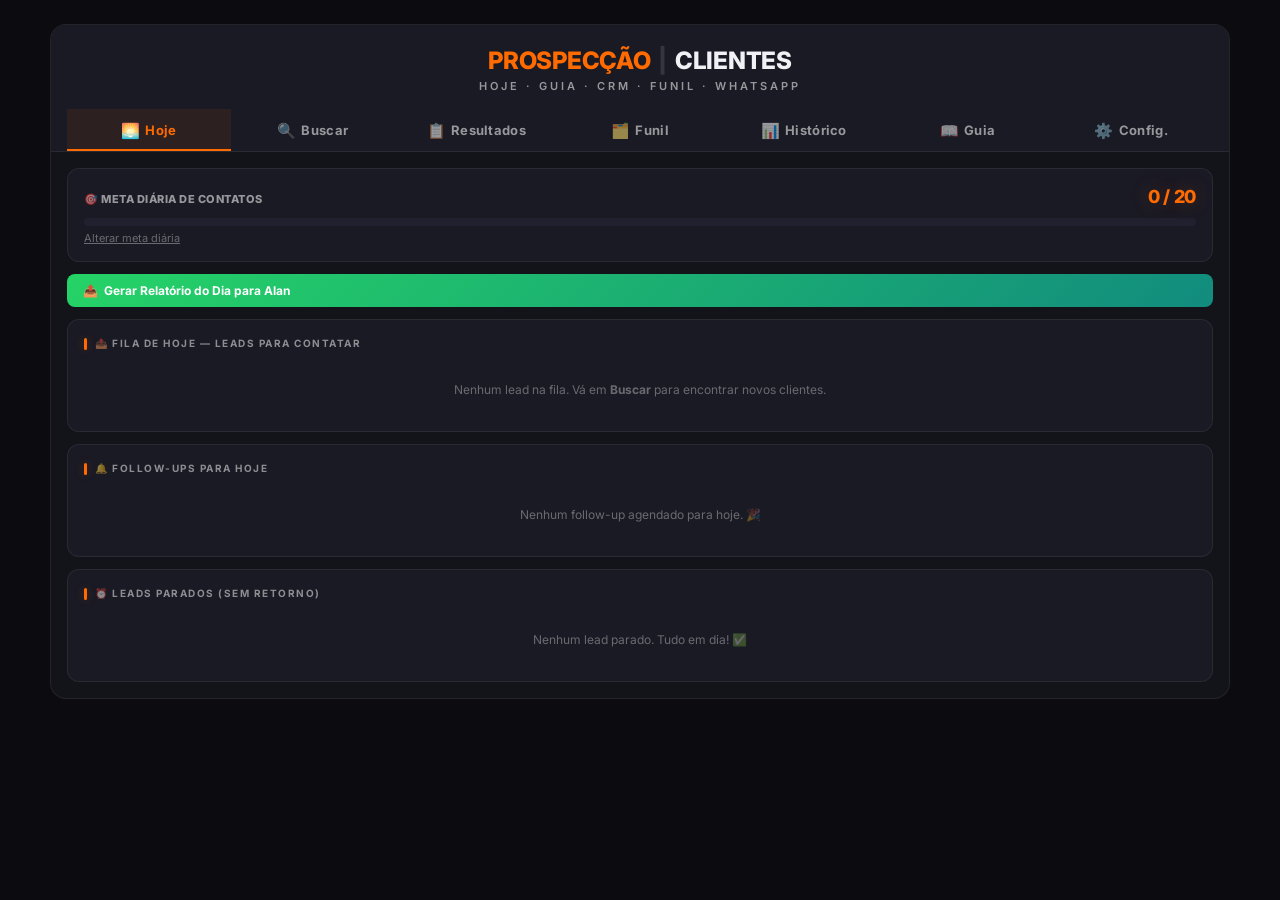
==== commit c9676b28: "fix: aplicar redesign da tab Buscar no index.html" ====
--- a/index.html
+++ b/index.html
@@ -44,6 +44,25 @@
 .panel:last-child{margin-bottom:0;}
 .panel-title{font-size:10px;font-weight:700;color:rgba(255,255,255,.5);text-transform:uppercase;letter-spacing:1.5px;margin-bottom:14px;display:flex;align-items:center;gap:8px;flex-wrap:wrap;}
 .panel-title::before{content:'';width:3px;height:12px;border-radius:2px;background:var(--neon);flex-shrink:0;box-shadow:0 0 8px var(--glow);}
+/* Buscar tab layout */
+.busca-origem-row{display:flex;align-items:center;gap:10px;background:var(--card);border:1px solid var(--line);border-radius:var(--radius);padding:10px var(--pad);margin-bottom:var(--gap);}
+.busca-origem-info{display:flex;align-items:center;gap:8px;flex:1;min-width:0;overflow:hidden;}
+.busca-origem-icon{font-size:14px;flex-shrink:0;color:var(--neon);}
+.busca-controls-row{display:flex;gap:var(--gap);}
+.busca-raio-panel .range-val{font-size:22px!important;}
+.busca-pot-panel .pot-row{margin-top:0!important;}
+.busca-pot-panel .pot-pill{text-align:center;width:100%;display:block;}
+/* Nicho groups */
+.nicho-group{margin-bottom:4px;}
+.nicho-group-hdr{display:flex;align-items:center;gap:6px;width:100%;background:var(--raised);border:1.5px solid var(--line2);border-radius:var(--radius-sm);padding:7px 10px;cursor:pointer;font-size:11px;font-weight:800;color:var(--sub);text-align:left;transition:all .12s;}
+.nicho-group-hdr:hover{border-color:rgba(255,255,255,.22);color:var(--text);}
+.nicho-group-hdr span:first-child{flex:1;}
+.nicho-group-count{background:rgba(255,255,255,.08);border-radius:20px;padding:1px 7px;font-size:10px;color:var(--hint);}
+.nicho-group-chevron{font-size:12px;color:var(--hint);transition:transform .2s;display:inline-block;}
+.nicho-group-hdr.open .nicho-group-chevron{transform:rotate(180deg);}
+.nicho-group-hdr.open{border-color:rgba(255,255,255,.18);color:var(--text);}
+.nicho-group-body{display:none;padding:8px 0 4px;}
+.nicho-group-body.open{display:block;}
 
 /* FIELDS */
 .field-group{margin-bottom:12px;} .field-group:last-child{margin-bottom:0;}
@@ -297,66 +316,17 @@
 #back-top{position:fixed;bottom:20px;right:20px;width:38px;height:38px;background:var(--raised);border:1px solid var(--line2);border-radius:var(--radius-sm);color:var(--sub);font-size:16px;cursor:pointer;display:none;align-items:center;justify-content:center;transition:all .15s;z-index:50;}
 #back-top.visible{display:flex;} #back-top:hover{border-color:var(--neon);color:var(--neon);}
 </style>
-<style>.guide-intro h2{font-size:26px;line-height:1.25;margin-bottom:16px}.guide-intro p,#tab-guia .panel>p{line-height:1.8;margin:12px 0;color:#c5c5c5}.guide-pills{display:flex;flex-wrap:wrap;gap:8px;margin:18px 0}.guide-pills a{color:#ff9a50;border:1px solid #614026;background:#211810;padding:8px 12px;border-radius:8px;text-decoration:none;font-size:12px}.guide-steps{padding-left:22px;line-height:1.8;color:#ccc}.guide-steps li{margin:10px 0}.guide-day{border:1px solid #383838;border-radius:10px;margin:9px 0;overflow:hidden;background:#171717}.guide-day summary{display:flex;align-items:center;gap:12px;cursor:pointer;padding:16px;font-weight:600;line-height:1.5}.guide-day summary::after{content:"+";margin-left:auto;color:#ff8a32;font-size:20px}.guide-day[open] summary::after{content:"−"}.guide-day summary:focus-visible{outline:2px solid #ff821f;outline-offset:-3px}.guide-day-number{color:#ff8a32;font-size:18px;font-weight:800;min-width:28px}.guide-day-body{padding:0 20px 20px;color:#ccc;line-height:1.85}.guide-day-body ol{padding-left:20px}.guide-day-body li{margin:12px 0}.guide-success,.guide-example{background:#23201b;border-left:3px solid #ff7a16;padding:14px 16px;margin-top:16px;line-height:1.8}.guide-phase{margin:24px 0 14px;font-size:15px;color:#ff9a50}#tab-guia [id]{scroll-margin-top:24px}#cloudAccountPanel{padding:16px} @media(max-width:600px){.guide-intro h2{font-size:22px}.guide-day summary{padding:13px;font-size:13px}.guide-day-body{padding:0 14px 16px}}</style><style>.arzn-login-logo{display:block;width:100%;max-width:310px;height:auto;object-fit:contain}.arzn-app-logo{display:block;width:190px;height:auto;margin:0 0 14px;object-fit:contain}@media(max-width:680px){.arzn-login-logo{max-width:250px}.arzn-app-logo{width:160px}}</style><style>
-.sales-guide{color:#dedede;line-height:1.8;font-size:14px}.sales-guide p{margin:12px 0}.sales-guide h2{font-size:24px;line-height:1.3;letter-spacing:-.5px;margin:0 0 16px;color:white}.sales-guide h3{font-size:17px;color:#ff9b51;margin:22px 0 10px}.sales-guide h4{font-size:14px;color:white;margin:18px 0 8px}.sales-guide .panel{background:#161616;border:1px solid #343434;border-radius:14px;padding:24px;margin-bottom:16px}.sg-kicker{color:#ff8b38;font-size:11px;font-weight:800;letter-spacing:1.8px;text-transform:uppercase}.sg-lead{font-size:16px;max-width:850px;color:#ddd}.sg-nav{display:flex;flex-wrap:wrap;gap:8px;margin:20px 0}.sg-nav a,.sg-link{color:#ffb681;text-decoration:none}.sg-nav a{border:1px solid #63422b;border-radius:8px;padding:8px 12px;background:#241b14;font-size:12px}.sg-nav a:focus-visible,.sales-guide summary:focus-visible{outline:2px solid #ff8b38;outline-offset:3px}.sg-grid{display:grid;grid-template-columns:repeat(2,minmax(0,1fr));gap:14px}.sg-box{padding:18px;border:1px solid #393939;border-radius:10px;background:#1e1e1e}.sales-guide ul,.sales-guide ol{padding-left:22px}.sales-guide li{margin:8px 0}.sg-note{font-size:12px;color:#b6b6b6}.sg-example,.sg-alert{padding:16px;border-left:3px solid #ff8b38;background:#251e18;margin:16px 0;border-radius:0 8px 8px 0}.sg-alert{border-left-color:#e7bd62;background:#252219}.sg-table-wrap{overflow-x:auto;margin:16px 0}.sg-table{width:100%;border-collapse:collapse;min-width:650px;font-size:12px}.sg-table th{text-align:left;color:#ffb47b;background:#252019}.sg-table td,.sg-table th{padding:12px;border-bottom:1px solid #383838;vertical-align:top}.sales-guide .guide-day{background:#1c1c1c;border-color:#3b3b3b}.sales-guide .guide-day summary{font-size:14px}.sales-guide .guide-day-body{padding-top:8px}.sg-label{display:block;font-size:11px;text-transform:uppercase;letter-spacing:1px;color:#ffb681;margin-top:16px;font-weight:700}.sg-conversation{background:#101010;border-radius:8px;padding:16px;line-height:1.9}.sg-conversation p{margin:10px 0}.sg-conversation b{color:#ffb681}.sg-script{white-space:pre-wrap;margin:12px 0;color:#eee}.sales-guide [id]{scroll-margin-top:32px}.sg-phase{padding-top:12px;border-top:1px solid #444;margin-top:24px!important}.sg-small{font-size:12px}.sg-train-delivery{border-left:3px solid #7ca06d;padding:12px 16px;background:#1e251c}.sg-top-link{font-size:12px;color:#ffb681;display:inline-block;margin-top:20px}.sg-print-link{color:#ffb681;font-size:12px}
-@media(max-width:680px){.sales-guide .panel{padding:18px}.sg-grid{grid-template-columns:1fr}.sales-guide h2{font-size:21px}.sg-lead{font-size:14px}.sg-nav a{font-size:11px}.sales-guide{font-size:13px}}
-@media print{body{background:white!important;color:black!important}.sales-guide,.sales-guide *{color:black!important;background:white!important;box-shadow:none!important}.sg-nav,.sg-top-link,.btn-copy,.op-day-check,.sg-print-link{display:none!important}.sales-guide .panel{border:1px solid #aaa;break-inside:auto}.sales-guide details{break-inside:avoid}.sg-table-wrap{overflow:visible}.sg-table{min-width:0}.sg-table td,.sg-table th{padding:7px}.sg-kicker{letter-spacing:1px}}
-</style><link rel="stylesheet" href="cloud/objections.css?v=1"><link rel="stylesheet" href="cloud/funnel.css?v=1"><link rel="stylesheet" href="cloud/interface-polish.css?v=2"></head>
-<body><style>
-[hidden]{display:none!important}.cloud-gate{max-width:440px;margin:8vh auto;padding:28px;background:#181820;border:1px solid #36363e;border-radius:18px}.cloud-gate h1{font-size:25px;margin:0 0 10px}.cloud-gate p{color:#b7b7bf;margin:12px 0;line-height:1.6}.cloud-gate label{margin-top:18px}.cloud-gate input,.cloud-form input{display:block;width:100%;height:46px;background:#24242d;color:white;border:1px solid #505059;border-radius:8px;padding:10px;font:inherit}.cloud-gate button{margin-top:14px}.cloud-gate .brand{color:#ff6b00}.cloud-top{display:flex;align-items:center;justify-content:space-between;gap:8px;padding:12px 16px;border-bottom:1px solid #35353e;flex-wrap:wrap}.cloud-top small{display:block;margin-top:3px}.cloud-top .btn{width:auto}.cloud-top-actions{display:flex;gap:6px;flex-wrap:wrap}.cloud-form{display:grid;gap:9px}.cloud-team-row{display:flex;justify-content:space-between;align-items:center;gap:12px;margin-top:12px;flex-wrap:wrap}.cloud-note{font-size:12px;color:var(--sub);line-height:1.6;margin:10px 0}.cloud-message{font-size:13px;margin:12px 0;white-space:pre-wrap;color:#ffbb88}.cloud-gate a{color:#ff9448}.cloud-gate .btn{font-size:14px}
-</style>
-<style>
-/* Team sign-in: scoped so the CRM keeps its existing layout. */
-.cloud-gate{display:grid;grid-template-columns:1.05fr 1fr;max-width:960px;margin:clamp(24px,7vh,88px) auto;padding:0;background:#141414;border:1px solid #303030;border-radius:24px;overflow:hidden;box-shadow:0 28px 80px #0006}
-.cloud-intro{padding:48px 42px;background:#101010;border-right:1px solid #2c2c2c;display:flex;flex-direction:column;justify-content:space-between;gap:52px}
-.cloud-wordmark{font-size:20px;font-weight:900;letter-spacing:-.6px;color:#fff}.cloud-wordmark span{color:#ff750f}
-.cloud-eyebrow{display:block;color:#ff8b38;font-size:11px;letter-spacing:2px;font-weight:700;text-transform:uppercase;margin-bottom:18px}
-.cloud-gate h1{font-size:clamp(30px,4vw,42px);line-height:1.12;letter-spacing:-1.6px;color:#fff;margin:0}
-.cloud-gate .cloud-intro p{font-size:14px;color:#a7a7a7;line-height:1.8;margin:20px 0 0;max-width:310px}
-.cloud-benefits{display:grid;gap:14px;font-size:12px;color:#d1d1d1}.cloud-benefits span::before{content:"✓";color:#ff821f;margin-right:10px}
-.cloud-login-panel{padding:44px 40px}.cloud-login-panel h2{font-size:23px;color:#fff;letter-spacing:-.6px;margin:0 0 6px}.cloud-gate .cloud-login-caption{font-size:13px;color:#a7a7a7;margin:0 0 28px}
-.cloud-gate label{display:block;margin:18px 0 8px;color:#dedede;font-size:12px;letter-spacing:0;text-transform:none;font-weight:600}
-.cloud-gate input{height:50px;background:#1d1d1d;border:1px solid #3d3d3d;border-radius:10px;padding:0 14px;font-size:16px;color:#fff;transition:border-color .15s,box-shadow .15s}.cloud-gate input::placeholder{color:#777}.cloud-gate input:focus{outline:none;border-color:#ff821f;box-shadow:0 0 0 3px #ff750f22}
-.cloud-gate input:-webkit-autofill{-webkit-text-fill-color:#fff;box-shadow:0 0 0 1000px #1d1d1d inset}
-.cloud-gate #cloudLoginBtn{width:100%;height:50px;margin-top:24px;border:0;border-radius:10px;background:#ff750f;color:#17100b;font-size:14px;font-weight:800;box-shadow:none;transform:none}.cloud-gate #cloudLoginBtn:hover{background:#ff8b33}.cloud-gate button:focus-visible{outline:2px solid #ff9b51;outline-offset:4px}
-.cloud-gate #cloudAuthMessage{font-size:12px;line-height:1.6;color:#d0d0d0;padding:12px 0;margin:4px 0;min-height:44px}
-.cloud-gate .cloud-note{border-top:1px solid #303030;padding-top:18px;font-size:11px;color:#939393;line-height:1.8;margin:4px 0 18px}
-.cloud-session-actions{display:flex;flex-wrap:wrap;gap:8px 18px}.cloud-gate .cloud-session-actions .btn{background:transparent;border:0;color:#bcbcbc;padding:5px 0;margin:0;font-size:11px;width:auto;box-shadow:none}.cloud-gate .cloud-session-actions .btn:hover{color:#ff9b51}
-@media(max-width:680px){.cloud-gate{grid-template-columns:1fr;margin:16px 12px;border-radius:18px}.cloud-intro{padding:28px;gap:26px;border-right:0;border-bottom:1px solid #303030}.cloud-gate h1{font-size:32px}.cloud-gate .cloud-intro p{margin-top:12px;max-width:none}.cloud-benefits{display:none}.cloud-login-panel{padding:28px}.cloud-gate .cloud-login-caption{margin-bottom:20px}}
-@media(prefers-reduced-motion:reduce){.cloud-gate *{transition:none!important}}
-</style>
-<section id="cloudGate" class="cloud-gate" aria-label="Acesso à prospecção">
- <div class="cloud-intro">
-  <div class="cloud-wordmark"><img class="arzn-login-logo" src="assets/arznstoresp-logo-ff8b38.png" alt="ArznStoreSP Personalizados" width="2048" height="682"></div>
-  <div><span class="cloud-eyebrow">Central de prospecção</span><h1>Novas conexões.<br>Mais oportunidades.</h1><p>Organize seus contatos e acompanhe cada conversa, do primeiro oi ao próximo pedido.</p></div>
-  <div class="cloud-benefits"><span>Contatos e histórico em um só lugar</span><span>Sua equipe conectada em qualquer dispositivo</span><span>Retornos organizados para vender mais</span></div>
- </div>
- <div class="cloud-login-panel"><h2>Bem-vindo de volta</h2><p class="cloud-login-caption">Entre para continuar sua prospecção.</p>
- <form id="cloudAuthForm">
-  <label for="cloudEmail">E-mail</label><input id="cloudEmail" name="email" inputmode="email" autocapitalize="none" spellcheck="false" type="email" autocomplete="username" required placeholder="seu@email.com">
-  <label for="cloudPassword">Senha</label><input id="cloudPassword" name="password" type="password" autocomplete="current-password" required>
-  <button id="cloudLoginBtn" class="btn btn-primary" type="submit">Acessar minha conta</button>
- </form>
- <p id="cloudAuthMessage" role="status" aria-live="polite">Carregando conexão segura…</p>
- <p class="cloud-note">Acesso exclusivo à equipe autorizada. O número de WhatsApp não interfere no login. Se você já tem conta na Central de Vendas, use a mesma senha.</p>
- <div class="cloud-session-actions"><button id="cloudReloadAuth" class="btn btn-ghost" type="button">Tentar abrir minha sessão</button>
- <button id="cloudAccountSwitch" class="btn btn-ghost" type="button">Usar outra conta</button></div>
- <noscript>Ative o JavaScript para entrar.</noscript></div>
-</section>
-
-<div class="wrap" id="prospApp" hidden>
-<div class="cloud-top"><div><strong id="cloudUser">Equipe</strong><small id="cloudStatus" role="status" aria-live="polite">Conectando…</small></div><div class="cloud-top-actions"><button id="cloudMyAccount" type="button" class="btn btn-ghost btn-sm" aria-expanded="false" aria-controls="cloudAccountPanel">Minha conta</button><button id="cloudRetry" type="button" class="btn btn-ghost btn-sm">Sincronizar</button><button id="cloudShare" type="button" class="btn btn-ghost btn-sm">Copiar link</button><button id="cloudLogout" type="button" class="btn btn-ghost btn-sm">Sair</button></div></div>
-<div id="cloudAccountPanel" hidden><section class="panel"><div class="panel-title">Seu atendimento</div><p class="cloud-note">A assinatura é individual. Este número não conecta nem troca a conta aberta no WhatsApp.</p><form id="sellerProfile" class="cloud-form"><label for="sellerDisplayName">Nome de atendimento</label><input id="sellerDisplayName" maxlength="80" required><label for="sellerPhone">WhatsApp profissional com DDD</label><input id="sellerPhone" inputmode="tel" maxlength="20" placeholder="11 99999-9999" required><button class="btn btn-primary" type="submit">Salvar minha assinatura</button></form><p id="sellerProfileStatus" role="status"></p></section><section class="panel"><div class="panel-title">Minha conta</div><p class="cloud-note">No primeiro acesso da funcionária, troque a senha inicial por uma senha pessoal. O login é o mesmo no notebook e no celular.</p><form id="myPasswordForm" class="cloud-form"><label for="myCurrentPassword">Senha atual</label><input id="myCurrentPassword" type="password" autocomplete="current-password" required><label for="myNewPassword">Nova senha</label><input id="myNewPassword" type="password" autocomplete="new-password" minlength="12" maxlength="128" required><label for="myConfirmPassword">Repita a nova senha</label><input id="myConfirmPassword" type="password" autocomplete="new-password" minlength="12" maxlength="128" required><button id="myPasswordBtn" class="btn btn-ghost" type="submit">Trocar minha senha</button></form><p id="myPasswordMessage" class="cloud-message" role="status"></p></section></div>
+</head>
+<body>
+<div class="wrap">
 
   <div class="header">
     <div class="logo">
-      <img class="arzn-app-logo" src="assets/arznstoresp-logo-ff8b38.png" alt="ArznStoreSP Personalizados" width="2048" height="682">
       <span class="brand">PROSPECÇÃO</span><span class="sep">|</span>CLIENTES
       <span class="sub">Hoje · Guia · CRM · Funil · WhatsApp</span>
     </div>
     <div class="tabs-nav">
       <button id="tabbtn-hoje" class="tab-btn active" onclick="switchTab('hoje',this)"><span class="tab-icon">🌅</span> Hoje</button>
-      <button id="tabbtn-carteira" class="tab-btn" onclick="switchTab('carteira',this)"><span class="tab-icon">🧭</span> Atendimentos</button>
       <button id="tabbtn-busca" class="tab-btn" onclick="switchTab('busca',this)"><span class="tab-icon">🔍</span> Buscar</button>
       <button id="tabbtn-resultados" class="tab-btn" onclick="switchTab('resultados',this)">
         <span class="tab-icon">📋</span> Resultados
@@ -373,7 +343,7 @@
   </div>
 
   <!-- ══ HOJE (painel do dia) ══ -->
-  <div id="tab-hoje" class="tab-content active"><section id="wfToday" class="panel"></section>
+  <div id="tab-hoje" class="tab-content active">
 
     <div class="meta-box">
       <div class="meta-top">
@@ -415,106 +385,193 @@
   <!-- ══ BUSCAR ══ -->
   <div id="tab-busca" class="tab-content">
 
-    <div class="panel">
-      <div class="panel-title">📍 Origem da Busca</div>
-      <div id="locAtiva" class="loc-box">Nenhum endereço — configure em <b>Config.</b></div>
-      <button class="btn btn-ghost" style="height:36px;font-size:12px;width:auto;padding:0 14px;margin-top:10px" onclick="switchTab('config',document.getElementById('tabbtn-config'))">✏️ &nbsp;Alterar</button>
-    </div>
-
-    <div class="panel">
-      <div class="panel-title">📐 Raio de Busca</div>
-      <div class="range-val" id="raioDisplay">5 <span>km</span></div>
-      <input type="range" id="raioSlider" min="1" max="25" value="5" step="1"
-        oninput="document.getElementById('raioDisplay').innerHTML=this.value+' <span>km</span>'" />
-      <div class="range-labels"><span>1 KM</span><span>25 KM</span></div>
-    </div>
-
-    <div class="panel">
-      <div class="panel-title">🏷️ Nicho</div>
-      <div class="field-group">
-        <input type="text" id="nichoInput" placeholder="Digite ou clique numa sugestão…" onkeydown="if(event.key==='Enter')buscar()" />
-      </div>
-
-      <div class="tag-section-lbl">🎯 Nichos com oportunidade de compra</div>
-      <p class="cloud-note">Escolha um nicho para preencher a busca e ver uma oferta de entrada. Confira cada contato antes de abordar.</p>
-      <button class="btn btn-ghost btn-sm" type="button" onclick="const r=document.getElementById('raioSlider');r.value=3;r.dispatchEvent(new Event('input'))">Usar raio de 3 km</button>
-      <div class="tags-row">
-        <button class="tag corp" type="button" data-offer="Kits para participantes e brindes para patrocinadores" data-target="Produção" aria-pressed="false" onclick="setTag(this,'agencias de eventos')">Agências de eventos</button>
-        <button class="tag corp" type="button" data-offer="Brindes para estandes e kits para expositores" data-target="Produção" aria-pressed="false" onclick="setTag(this,'organizadores de feiras')">Organizadores de feiras</button>
-        <button class="tag corp" type="button" data-offer="Camisetas de turma, squeezes e kits de matrícula" data-target="Coordenação" aria-pressed="false" onclick="setTag(this,'escola particular')">Escolas particulares</button>
-        <button class="tag corp" type="button" data-offer="Uniformes e brindes para ações com pacientes" data-target="Administrativo" aria-pressed="false" onclick="setTag(this,'clinica odontologica')">Clínicas odontológicas</button>
-        <button class="tag corp" type="button" data-offer="Uniformes e kits para entrega de chaves" data-target="Compras" aria-pressed="false" onclick="setTag(this,'construtora')">Construtoras</button>
-        <button class="tag corp" type="button" data-offer="Uniformes de portaria" data-target="Operações" aria-pressed="false" onclick="setTag(this,'administradora de condominios')">Administradoras de condomínios</button>
-        <button class="tag corp" type="button" data-offer="Chaveiros e kits para entrega de veículos" data-target="Pós-venda" aria-pressed="false" onclick="setTag(this,'concessionaria de veiculos')">Concessionárias</button>
-        <button class="tag corp" type="button" data-offer="Uniformes e chaveiros" data-target="Gestor da unidade" aria-pressed="false" onclick="setTag(this,'oficina mecanica')">Oficinas e auto centers</button>
-        <button class="tag corp" type="button" data-offer="Uniformes para instalação" data-target="Operações" aria-pressed="false" onclick="setTag(this,'empresa de energia solar')">Empresas de energia solar</button>
-        <button class="tag corp" type="button" data-offer="Camisetas e kits de integração" data-target="RH" aria-pressed="false" onclick="setTag(this,'industria metalurgica')">Indústrias e metalúrgicas</button>
-        <button class="tag corp" type="button" data-offer="Camisetas e squeezes para desafios" data-target="Gestor da unidade" aria-pressed="false" onclick="setTag(this,'estudio crossfit')">Estúdios de treino e CrossFit</button>
-        <button class="tag corp" type="button" data-offer="Cadernetas e canetas para turmas" data-target="Produção" aria-pressed="false" onclick="setTag(this,'treinamento corporativo')">Treinamento corporativo</button>
-      </div>
-      <p id="nichoOferta" class="cloud-note" role="status" hidden></p>
-      <div class="tag-section-lbl">💼 Nichos Corporativos (B2B)</div>
-      <div class="tags-row">
-        <span class="tag corp" onclick="setTag(this,'contabilidade')">📑 Contabilidade</span>
-        <span class="tag corp" onclick="setTag(this,'advocacia escritorio')">⚖️ Advocacia</span>
-        <span class="tag corp" onclick="setTag(this,'rh recrutamento')">👥 RH/Recrutamento</span>
-        <span class="tag corp" onclick="setTag(this,'tecnologia ti')">💻 TI/Tecnologia</span>
-        <span class="tag corp" onclick="setTag(this,'consultoria empresarial')">📈 Consultoria</span>
-        <span class="tag corp" onclick="setTag(this,'seguros')">🛡️ Seguros</span>
-        <span class="tag corp" onclick="setTag(this,'transportadora logistica')">🚚 Transportadora</span>
-        <span class="tag corp" onclick="setTag(this,'engenharia')">📐 Engenharia</span>
-        <span class="tag corp" onclick="setTag(this,'arquitetura')">🏛️ Arquitetura</span>
-        <span class="tag corp" onclick="setTag(this,'agencia marketing')">📣 Agência Marketing</span>
-        <span class="tag corp" onclick="setTag(this,'limpeza terceirizada')">🧹 Limpeza Terceirizada</span>
-        <span class="tag corp" onclick="setTag(this,'empresa seguranca')">🔒 Segurança Patrimonial</span>
-        <span class="tag corp" onclick="setTag(this,'distribuidora atacado')">📦 Distribuidora/Atacado</span>
-        <span class="tag corp" onclick="setTag(this,'imobiliaria')">🏠 Imobiliária</span>
-      </div>
-
-      <div class="tag-section-lbl">🛍️ Comércios e serviços locais</div>
-      <div class="tags-row">
-        <span class="tag" onclick="setTag(this,'academia')">🏋️ Academia</span>
-        <span class="tag" onclick="setTag(this,'restaurante')">🍽️ Restaurante</span>
-        <span class="tag" onclick="setTag(this,'bar')">🍺 Bar</span>
-        <span class="tag" onclick="setTag(this,'salao de beleza')">💅 Beleza</span>
-        <span class="tag" onclick="setTag(this,'clinica estetica')">✨ Estética</span>
-        <span class="tag" onclick="setTag(this,'buffet eventos')">🎉 Eventos</span>
-        <span class="tag" onclick="setTag(this,'escola idiomas')">📚 Escola</span>
-        <span class="tag" onclick="setTag(this,'clinica medica')">🏥 Clínica</span>
-        <span class="tag" onclick="setTag(this,'dentista')">🦷 Dentista</span>
-        <span class="tag" onclick="setTag(this,'pet shop')">🐾 Pet</span>
-        <span class="tag" onclick="setTag(this,'farmacia')">💊 Farmácia</span>
-        <span class="tag" onclick="setTag(this,'padaria')">🥐 Padaria</span>
-        <span class="tag" onclick="setTag(this,'loja roupas')">👗 Moda</span>
-        <span class="tag" onclick="setTag(this,'supermercado')">🛒 Mercado</span>
-        <span class="tag" onclick="setTag(this,'hotel pousada')">🏨 Hotel</span>
-        <span class="tag" onclick="setTag(this,'pizzaria')">🍕 Pizzaria</span>
-      </div>
-    </div>
-
-    <div class="panel">
-      <div class="panel-title">⚡ Potencial</div>
-      <div class="pot-row">
-        <button class="pot-pill on-todos" onclick="setPot('todos',this)">Todos</button>
-        <button class="pot-pill" onclick="setPot('muito',this)">🔥 Muito alto</button>
-        <button class="pot-pill" onclick="setPot('alta',this)">⭐ Alto</button>
-        <button class="pot-pill" onclick="setPot('media',this)">· Médio</button>
-      </div>
-    </div>
-
-    <button class="btn btn-primary" id="buscarBtn" onclick="buscar()">🔍 &nbsp;Buscar Clientes</button><div class="panel" style="margin-top:12px"><div class="panel-title">Adicionar contato manualmente</div><p style="color:var(--sub);margin-bottom:12px">Encontrou uma empresa no Maps, Instagram ou por indicação? Inclua na fila sem depender da busca.</p><form onsubmit="cadastrarLeadManual(event)"><label for="manualNome">Empresa</label><input id="manualNome" name="nome" type="text" maxlength="120" required><label for="manualTelefone" style="margin-top:10px">Telefone com DDD</label><input id="manualTelefone" name="telefone" type="text" inputmode="tel" maxlength="22" required placeholder="(11) 99999-9999"><label for="manualSegmento" style="margin-top:10px">Segmento</label><input id="manualSegmento" name="segmento" type="text" maxlength="80" placeholder="Ex.: academia"><button class="btn btn-primary" type="submit" style="margin-top:12px">Adicionar à fila</button></form></div>
+    <!-- Origem compacta -->
+    <div class="busca-origem-row">
+      <div class="busca-origem-info">
+        <span class="busca-origem-icon">📍</span>
+        <div id="locAtiva" class="loc-box" style="flex:1;border:none;background:none;padding:0;font-size:12px;">Nenhum endereço — configure em <b>Config.</b></div>
+      </div>
+      <button class="btn btn-ghost" style="height:30px;font-size:11px;width:auto;padding:0 12px;flex-shrink:0;white-space:nowrap" onclick="switchTab('config',document.getElementById('tabbtn-config'))">✏️ Alterar</button>
+    </div>
+
+    <!-- Raio + Potencial lado a lado -->
+    <div class="busca-controls-row">
+      <div class="panel busca-raio-panel" style="flex:1;min-width:0;margin-bottom:0">
+        <div class="panel-title">📐 Raio</div>
+        <div class="range-val" id="raioDisplay" style="font-size:22px">5 <span>km</span></div>
+        <input type="range" id="raioSlider" min="1" max="25" value="5" step="1"
+          oninput="document.getElementById('raioDisplay').innerHTML=this.value+' <span>km</span>'" />
+        <div class="range-labels"><span>1</span><span>25 km</span></div>
+      </div>
+      <div class="panel busca-pot-panel" style="flex:1;min-width:0;margin-bottom:0">
+        <div class="panel-title">⚡ Potencial</div>
+        <div class="pot-row" style="flex-direction:column;gap:5px">
+          <button class="pot-pill on-todos" onclick="setPot('todos',this)" style="justify-content:center">Todos</button>
+          <button class="pot-pill" onclick="setPot('muito',this)" style="justify-content:center">🔥 Muito alto</button>
+          <button class="pot-pill" onclick="setPot('alta',this)" style="justify-content:center">⭐ Alto</button>
+          <button class="pot-pill" onclick="setPot('media',this)" style="justify-content:center">· Médio</button>
+        </div>
+      </div>
+    </div>
+
+    <!-- Nicho -->
+    <div class="panel" style="margin-top:var(--gap)">
+      <div class="panel-title">🏷️ Nicho de Mercado</div>
+
+      <div class="field-group" style="margin-bottom:12px">
+        <input type="text" id="nichoInput" placeholder="🔍  Digite livremente ou escolha abaixo…" onkeydown="if(event.key==='Enter')buscar()" />
+      </div>
+
+      <!-- B2B -->
+      <div class="nicho-group">
+        <button class="nicho-group-hdr" onclick="toggleNichoGroup(this)">
+          <span>💼 Corporativo &amp; B2B</span>
+          <span class="nicho-group-count">18</span>
+          <span class="nicho-group-chevron">▾</span>
+        </button>
+        <div class="nicho-group-body">
+          <div class="tags-row">
+            <span class="tag corp" onclick="setTag(this,'contabilidade')">📑 Contabilidade</span>
+            <span class="tag corp" onclick="setTag(this,'advocacia escritorio')">⚖️ Advocacia</span>
+            <span class="tag corp" onclick="setTag(this,'rh recrutamento')">👥 RH / Recrutamento</span>
+            <span class="tag corp" onclick="setTag(this,'tecnologia ti')">💻 TI / Tecnologia</span>
+            <span class="tag corp" onclick="setTag(this,'consultoria empresarial')">📈 Consultoria</span>
+            <span class="tag corp" onclick="setTag(this,'agencia marketing')">📣 Marketing / Publicidade</span>
+            <span class="tag corp" onclick="setTag(this,'seguros')">🛡️ Seguros</span>
+            <span class="tag corp" onclick="setTag(this,'engenharia')">📐 Engenharia</span>
+            <span class="tag corp" onclick="setTag(this,'arquitetura')">🏛️ Arquitetura</span>
+            <span class="tag corp" onclick="setTag(this,'transportadora logistica')">🚚 Transportadora</span>
+            <span class="tag corp" onclick="setTag(this,'limpeza terceirizada')">🧹 Limpeza / Facilities</span>
+            <span class="tag corp" onclick="setTag(this,'empresa seguranca')">🔒 Segurança Patrimonial</span>
+            <span class="tag corp" onclick="setTag(this,'distribuidora atacado')">📦 Distribuidora / Atacado</span>
+            <span class="tag corp" onclick="setTag(this,'imobiliaria')">🏢 Imobiliária Comercial</span>
+            <span class="tag corp" onclick="setTag(this,'grafica')">🖨️ Gráfica</span>
+            <span class="tag corp" onclick="setTag(this,'coworking')">🪑 Coworking</span>
+            <span class="tag corp" onclick="setTag(this,'condominio')">🏘️ Condomínio</span>
+            <span class="tag corp" onclick="setTag(this,'manutencao equipamentos')">🔧 Manutenção Industrial</span>
+          </div>
+        </div>
+      </div>
+
+      <!-- Alimentação -->
+      <div class="nicho-group">
+        <button class="nicho-group-hdr" onclick="toggleNichoGroup(this)">
+          <span>🍽️ Alimentação</span>
+          <span class="nicho-group-count">9</span>
+          <span class="nicho-group-chevron">▾</span>
+        </button>
+        <div class="nicho-group-body">
+          <div class="tags-row">
+            <span class="tag" onclick="setTag(this,'restaurante')">🍽️ Restaurante</span>
+            <span class="tag" onclick="setTag(this,'churrascaria')">🥩 Churrascaria</span>
+            <span class="tag" onclick="setTag(this,'pizzaria')">🍕 Pizzaria</span>
+            <span class="tag" onclick="setTag(this,'hamburgueria')">🍔 Hamburgueria</span>
+            <span class="tag" onclick="setTag(this,'lanchonete')">🥪 Lanchonete</span>
+            <span class="tag" onclick="setTag(this,'bar')">🍺 Bar</span>
+            <span class="tag" onclick="setTag(this,'cafe')">☕ Cafeteria</span>
+            <span class="tag" onclick="setTag(this,'padaria')">🥐 Padaria</span>
+            <span class="tag" onclick="setTag(this,'doceria')">🎂 Doceria / Confeitaria</span>
+          </div>
+        </div>
+      </div>
+
+      <!-- Saúde & Bem-estar -->
+      <div class="nicho-group">
+        <button class="nicho-group-hdr" onclick="toggleNichoGroup(this)">
+          <span>💪 Saúde &amp; Bem-estar</span>
+          <span class="nicho-group-count">10</span>
+          <span class="nicho-group-chevron">▾</span>
+        </button>
+        <div class="nicho-group-body">
+          <div class="tags-row">
+            <span class="tag" onclick="setTag(this,'academia')">🏋️ Academia</span>
+            <span class="tag" onclick="setTag(this,'crossfit')">⚡ CrossFit</span>
+            <span class="tag" onclick="setTag(this,'artes marciais')">🥋 Artes Marciais</span>
+            <span class="tag" onclick="setTag(this,'academia pilates')">🧘 Pilates / Yoga</span>
+            <span class="tag" onclick="setTag(this,'fisioterapia')">🩺 Fisioterapia</span>
+            <span class="tag" onclick="setTag(this,'clinica medica')">🏥 Clínica Médica</span>
+            <span class="tag" onclick="setTag(this,'dentista')">🦷 Dentista</span>
+            <span class="tag" onclick="setTag(this,'farmacia')">💊 Farmácia</span>
+            <span class="tag" onclick="setTag(this,'pet shop')">🐾 Pet Shop</span>
+            <span class="tag" onclick="setTag(this,'veterinario')">🩻 Veterinário</span>
+          </div>
+        </div>
+      </div>
+
+      <!-- Beleza & Estilo -->
+      <div class="nicho-group">
+        <button class="nicho-group-hdr" onclick="toggleNichoGroup(this)">
+          <span>✨ Beleza &amp; Estilo</span>
+          <span class="nicho-group-count">7</span>
+          <span class="nicho-group-chevron">▾</span>
+        </button>
+        <div class="nicho-group-body">
+          <div class="tags-row">
+            <span class="tag" onclick="setTag(this,'salao de beleza')">💅 Salão de Beleza</span>
+            <span class="tag" onclick="setTag(this,'barbearia')">💈 Barbearia</span>
+            <span class="tag" onclick="setTag(this,'clinica estetica')">✨ Clínica Estética</span>
+            <span class="tag" onclick="setTag(this,'spa')">🧖 Spa / Relaxamento</span>
+            <span class="tag" onclick="setTag(this,'manicure')">💅 Manicure / Pedicure</span>
+            <span class="tag" onclick="setTag(this,'otica')">👓 Ótica</span>
+            <span class="tag" onclick="setTag(this,'loja roupas')">👗 Moda / Roupas</span>
+          </div>
+        </div>
+      </div>
+
+      <!-- Serviços & Comércio -->
+      <div class="nicho-group">
+        <button class="nicho-group-hdr" onclick="toggleNichoGroup(this)">
+          <span>🛍️ Comércio &amp; Serviços</span>
+          <span class="nicho-group-count">10</span>
+          <span class="nicho-group-chevron">▾</span>
+        </button>
+        <div class="nicho-group-body">
+          <div class="tags-row">
+            <span class="tag" onclick="setTag(this,'supermercado')">🛒 Supermercado</span>
+            <span class="tag" onclick="setTag(this,'acougue')">🥩 Açougue</span>
+            <span class="tag" onclick="setTag(this,'hortifruti')">🥬 Hortifruti</span>
+            <span class="tag" onclick="setTag(this,'loja calçados')">👟 Calçados</span>
+            <span class="tag" onclick="setTag(this,'joalheria')">💍 Joalheria</span>
+            <span class="tag" onclick="setTag(this,'papelaria')">📎 Papelaria</span>
+            <span class="tag" onclick="setTag(this,'assistencia tecnica')">🔧 Assistência Técnica</span>
+            <span class="tag" onclick="setTag(this,'lavanderia')">👕 Lavanderia</span>
+            <span class="tag" onclick="setTag(this,'fotografia')">📷 Estúdio Fotografia</span>
+            <span class="tag" onclick="setTag(this,'autoescola')">🚗 Auto Escola</span>
+          </div>
+        </div>
+      </div>
+
+      <!-- Educação & Eventos -->
+      <div class="nicho-group">
+        <button class="nicho-group-hdr" onclick="toggleNichoGroup(this)">
+          <span>📚 Educação &amp; Eventos</span>
+          <span class="nicho-group-count">5</span>
+          <span class="nicho-group-chevron">▾</span>
+        </button>
+        <div class="nicho-group-body">
+          <div class="tags-row">
+            <span class="tag" onclick="setTag(this,'escola idiomas')">🌍 Escola de Idiomas</span>
+            <span class="tag" onclick="setTag(this,'escola')">📚 Escola / Colégio</span>
+            <span class="tag" onclick="setTag(this,'buffet eventos')">🎉 Buffet / Eventos</span>
+            <span class="tag" onclick="setTag(this,'eventos')">🎪 Espaço de Eventos</span>
+            <span class="tag" onclick="setTag(this,'hotel pousada')">🏨 Hotel / Pousada</span>
+          </div>
+        </div>
+      </div>
+
+    </div><!-- /panel nicho -->
+
+    <button class="btn btn-primary" id="buscarBtn" onclick="buscar()" style="margin-top:4px">🔍 &nbsp;Buscar Clientes</button>
   </div>
 
   <!-- ══ RESULTADOS ══ -->
-  <div id="tab-resultados" class="tab-content"><div id="buscaStatus" class="panel" role="status" aria-live="polite" hidden></div><div id="pesquisaComplementar" class="panel" style="margin-bottom:12px"></div>
-    <details class="panel" style="margin-bottom:12px"><summary class="btn btn-ghost btn-sm" style="cursor:pointer;width:fit-content">Importar CSV</summary><p class="cloud-note">Escolha um CSV em UTF-8 (até 1 MB e 250 linhas). A importação adiciona contatos à fila da equipe e não envia mensagens.</p><form id="csvImportForm" class="cloud-form"><label for="csvImportFile">Arquivo CSV</label><input id="csvImportFile" type="file" accept=".csv,text/csv" required><label for="csvImportNiche">Nicho dos contatos</label><input id="csvImportNiche" maxlength="80" placeholder="Ex.: Clínicas odontológicas" required><button id="csvImportSubmit" class="btn btn-primary" type="submit">Adicionar à fila</button></form><p id="csvImportStatus" class="cloud-message" role="status"></p></details>
+  <div id="tab-resultados" class="tab-content">
     <div class="stats-row" id="statsRow" style="display:none">
       <div class="stat-card s-tot"><div class="stat-num" id="sTot">0</div><div class="stat-lbl">Na fila</div></div>
       <div class="stat-card s-muito"><div class="stat-num" id="sMuito">0</div><div class="stat-lbl">Muito alto</div></div>
       <div class="stat-card s-alta"><div class="stat-num" id="sAlta">0</div><div class="stat-lbl">Alto</div></div>
       <div class="stat-card s-media"><div class="stat-num" id="sMedia">0</div><div class="stat-lbl">Médio</div></div>
     </div>
-    <div class="contact-toolbar"><label for="phoneFilter">Tipo de telefone</label><select id="phoneFilter" onchange="renderCards()"><option value="todos">Todos</option><option value="celular">Somente celulares</option><option value="fixo">Somente fixos</option><option value="revisar">Revisar formato</option></select><small id="phoneSummary" aria-live="polite"></small></div>
     <div id="bulkBarWrap"></div>
     <div id="resultado">
       <div class="empty-state"><div class="empty-icon">📋</div><h3>Nenhuma busca ainda</h3><p>Configure o endereço em <b>Config.</b> e clique em Buscar.</p></div>
@@ -523,12 +580,11 @@
 
   <!-- ══ FUNIL KANBAN ══ -->
   <div id="tab-funil" class="tab-content">
-    <section class="panel">
-      <div class="panel-title">Funil de vendas · visão simplificada</div>
-      <p class="kanban-hint">Quatro grupos para acompanhar os contatos. As etapas detalhadas continuam na ficha. Para executar as tarefas do dia, use Hoje → Começar meu dia.</p>
+    <div class="panel">
+      <div class="panel-title">🗂️ Funil de Vendas</div>
+      <div class="kanban-hint">No desktop largo, todas as colunas cabem na tela. No celular, arraste para o lado para ver mais, ou use ▶ Avançar.</div>
       <div class="kanban-board" id="kanbanBoard"></div>
-    </section>
-    <details class="sf-segment-summary"><summary>Resumo por segmento · consulta opcional</summary><div id="segmentDashboard"></div></details>
+    </div>
   </div>
 
   <!-- ══ HISTÓRICO ══ -->
@@ -554,33 +610,90 @@
   </div>
 
   <!-- ══ GUIA / PLAYBOOK ══ -->
-  <div id="tab-guia" class="tab-content"><section class="panel"><span class="sg-kicker">Primeiro dia · prática antes da primeira abordagem</span><h2>Aprenda o fluxo em um atendimento fictício</h2><p class="cloud-note">Pratique assumir um contato, preparar a mensagem, registrar envio e resposta, qualificar, solicitar orçamento, acompanhar aprovação e encerrar. Nenhum contato real ou indicador será alterado.</p><a class="btn btn-primary" href="treinamento.html" target="_blank" rel="noopener" style="width:auto;padding:12px 18px">Abrir treino prático de 10 etapas</a><p class="cloud-note">Depois do treino, confira Minha conta, o WhatsApp profissional e a sincronização. Faça a primeira abordagem real acompanhada por Alan.</p></section><article class="sales-guide"><section class="panel"><span class="sg-kicker">Ferramenta de trabalho</span><h2>Como usar o atendimento orientado</h2><ol><li>Abra Atendimentos e escolha Meus contatos ou Sem responsável.</li><li>Assuma o contato e clique em Abrir atendimento. Preencha a demanda à medida que o cliente responder; os campos salvam automaticamente.</li><li>Defina a próxima ação, a pessoa responsável e a data. Envie a solicitação ao Alan quando a ficha estiver completa.</li><li>Acompanhe a resposta do gestor e envie apenas a versão aprovada. Depois registre o envio real.</li><li>Use a mensagem sugerida como rascunho. Confira nome, contexto, destinatário e WhatsApp conectado antes de enviar.</li></ol><p class="sg-note">Salvar no aparelho e sincronizar são etapas diferentes. Confira o indicador de sincronização; solicitações offline chegam ao gestor após a conexão voltar.</p></section><section class="panel" id="manual-top"><span class="sg-kicker">ArznStoreSP • Manual comercial • versão 3</span><h2>Prospectar com contexto. Conduzir com clareza. Registrar para avançar.</h2><p class="sg-lead">Este manual orienta a vendedora desde a seleção de uma empresa até o encaminhamento do pedido. A função é entender uma necessidade e propor um próximo passo útil — sem inventar preço, prazo ou interesse.</p><p><a class="sg-print-link" href="guia-comercial.html" target="_blank" rel="noopener">Abrir versão para consulta e impressão ↗</a></p><nav class="sg-nav" aria-label="Índice do manual"><a href="#sg-start">Comece aqui</a><a href="#sg-leads">Escolher leads</a><a href="#sg-segments">Segmentos</a><a href="#sg-products">Produtos</a><a href="#sg-talk">Conduzir conversas</a><a href="#sg-objections">Objeções e negociação</a><a href="#sg-funnel">Funil e registros</a><a href="#sg-quotes">Orçar e fechar</a><a href="#sg-routine">Rotina e revisão</a><a href="#guide-days">Plano de 30 dias</a></nav><div class="sg-alert"><b>Leia antes de abordar:</b> alinhe com Alan produtos disponíveis, condições vigentes, materiais de apresentação e jornada/meta de trabalho. Os exemplos abaixo são modelos de conversa, não ofertas comerciais aprovadas.</div><p class="sg-note">No aplicativo, os dias concluídos e as dúvidas são individuais e sincronizados com a conta. O gestor acompanha esse progresso; a conclusão é autodeclarada e exige revisão.</p></section><section class="panel" id="sg-start"><span class="sg-kicker">01 • Preparação</span><h2>Comece aqui: o que precisa estar pronto</h2><div class="sg-grid"><div class="sg-box"><h3>Antes do primeiro envio</h3><ol><li>Acesse com sua conta e confira “Sincronizado”.</li><li>Em Minha conta, confira nome e WhatsApp profissional.</li><li>No aparelho, confira qual WhatsApp está conectado. A assinatura não troca a conta de envio.</li><li>Tenha o catálogo/material aprovado e saiba o que está disponível para apresentar.</li><li>Combine com Alan um segmento, uma região e o primeiro bloco de 5 empresas.</li><li>Simule a abertura e a resposta a pedido de preço antes de enviar.</li></ol></div><div class="sg-box"><h3>Seu objetivo em cada etapa</h3><ul><li><b>Primeiro contato:</b> encontrar a pessoa adequada e obter abertura para conversar.</li><li><b>Conversa:</b> entender uso, ocasião, quantidade e data.</li><li><b>Indicação:</b> mostrar até duas opções que façam sentido.</li><li><b>Orçamento:</b> encaminhar informações suficientes ao Alan e enviar somente proposta aprovada.</li><li><b>Retorno:</b> esclarecer a pendência e combinar o próximo passo.</li><li><b>Pedido:</b> confirmar tudo conforme o processo aprovado.</li></ul></div></div><div class="sg-example"><b>Acordo com Alan antes de começar:</b> quais itens podemos apresentar? Existe tabela vigente? Quem aprova preço, arte, disponibilidade e prazo? Qual material posso enviar? Como devo encaminhar pedido e pagamento? Quando revisaremos as primeiras conversas?</div><p>Se uma condição ainda não foi definida, use “vou confirmar com o responsável e te retorno”. Combine a previsão desse retorno com Alan e avise o cliente se precisar atualizar a expectativa.</p><a class="sg-top-link" href="#manual-top">Voltar ao índice ↑</a></section><section class="panel" id="sg-leads"><span class="sg-kicker">02 • Pesquisa</span><h2>Como escolher quem abordar</h2><ol><li><b>Defina o recorte:</b> um segmento, uma região e uma hipótese de uso. Exemplo: imobiliárias da Zona Norte para investigar entrega de chaves.</li><li><b>Confira a empresa:</b> atividade compatível e canal comercial público. O nome da categoria sozinho pode estar incorreto.</li><li><b>Confira o histórico:</b> pesquise telefone, atendimento existente, recusa e responsável. Não abra uma conversa paralela.</li><li><b>Anote o motivo:</b> qual fato ou atividade torna a oferta plausível? Diferencie fato observado de hipótese.</li><li><b>Assuma o contato:</b> em Resultados ou Histórico, reserve antes de trabalhar. A reserva precisa de internet e confirmação da sincronização.</li><li><b>Valide o destinatário:</b> telefone no Google não garante WhatsApp, identidade ou interesse.</li></ol><div class="sg-table-wrap"><table class="sg-table"><thead><tr><th>Prioridade de trabalho</th><th>Evidência necessária</th><th>Ação</th></tr></thead><tbody><tr><td>Retorno prometido</td><td>Cliente respondeu e existe compromisso ou pendência com data.</td><td>Atenda antes de buscar novos nomes.</td></tr><tr><td>Oportunidade com contexto</td><td>Demanda ou ocasião conhecida, pessoa adequada e próximo passo possível.</td><td>Qualifique ou encaminhe orçamento conforme as lacunas.</td></tr><tr><td>Empresa a investigar</td><td>Atividade compatível e canal comercial, mas necessidade ainda desconhecida.</td><td>Faça uma abordagem breve para verificar abertura; não trate como compra provável.</td></tr><tr><td>Não abordar agora</td><td>Recusa, pedido de não contato, outro responsável atendendo, duplicidade ou destino errado.</td><td>Respeite o histórico; corrija ou encaminhe ao gestor.</td></tr></tbody></table></div><div class="sg-alert"><b>Sobre o “potencial” do sistema:</b> avaliações, distância e categoria ajudam na triagem; não comprovam verba, intenção de compra ou chance de fechamento. Use os critérios acima para decidir a ordem do trabalho.</div><p class="sg-example"><b>Nota de pesquisa:</b> “Imobiliária — contato comercial no site — hipótese: itens para entrega de chaves; ainda não confirmado. Não encontrei histórico. Próxima ação: identificar responsável pela ação.”</p><a class="sg-top-link" href="#manual-top">Voltar ao índice ↑</a></section><section class="panel" id="sg-segments"><span class="sg-kicker">03 • Estratégia</span><h2>Uma abordagem específica para cada segmento</h2><p>Escolha um segmento com Alan e trabalhe um bloco pequeno antes de expandir. A ocasião precisa ser investigada; nenhum produto é indicação automática.</p><details class="guide-day" id="sg-segment-imobiliarias"><summary>Imobiliárias</summary><div class="guide-day-body"><span class="sg-label">Quem procurar</span><p>Sócio, gerente comercial, marketing ou responsável pela entrega de chaves.</p><span class="sg-label">O que investigar</span><p>Entrega de chaves, relacionamento com proprietários ou ação comercial planejada.</p><span class="sg-label">Possíveis produtos</span><p>Chaveiro para acompanhar a entrega; caneta para atendimento; kit quando houver ocasião e quantidade compatíveis.</p><div class="sg-conversation"><b>Pergunta de contexto:</b> Vocês costumam preparar algum item para a entrega das chaves ou para relacionamento com clientes?</div><span class="sg-label">Antes de avançar</span><p>Confirme se existe ação planejada, quem aprova e a quantidade. Não prometa reposição recorrente nem presuma compra em cada venda.</p></div></details><details class="guide-day" id="sg-segment-academias"><summary>Academias e estúdios</summary><div class="guide-day-body"><span class="sg-label">Quem procurar</span><p>Proprietário, gerente ou responsável por ações e uniformes.</p><span class="sg-label">O que investigar</span><p>Campanha de matrícula, evento, desafio interno ou identificação da equipe.</p><span class="sg-label">Possíveis produtos</span><p>Squeeze para ação com alunos; camiseta ou uniforme para equipe, conforme material e aplicação aprovados.</p><div class="sg-conversation"><b>Pergunta de contexto:</b> A ideia seria uma ação para alunos ou algo para a equipe? Vocês já têm uma data em mente?</div><span class="sg-label">Antes de avançar</span><p>Diferencie quantidade para revenda, distribuição e uso interno. Não prometa adequação térmica ou desempenho sem ficha do produto.</p></div></details><details class="guide-day" id="sg-segment-escritorios"><summary>Escritórios contábeis, advocacias e serviços</summary><div class="guide-day-body"><span class="sg-label">Quem procurar</span><p>Sócio, administração, marketing ou compras.</p><span class="sg-label">O que investigar</span><p>Relacionamento com clientes, integração de equipe ou evento interno.</p><span class="sg-label">Possíveis produtos</span><p>Caneca e caderneta como opções de uso; kit apenas quando ocasião e investimento justificarem.</p><div class="sg-conversation"><b>Pergunta de contexto:</b> Há alguma ação de relacionamento ou de equipe prevista para os próximos meses?</div><span class="sg-label">Antes de avançar</span><p>Avaliação no Google não indica verba disponível. Evite uma abordagem que pressuponha necessidade ou orçamento.</p></div></details><details class="guide-day" id="sg-segment-rh"><summary>RH e compras de empresas</summary><div class="guide-day-body"><span class="sg-label">Quem procurar</span><p>RH, administrativo, compras ou marketing, conforme a finalidade.</p><span class="sg-label">O que investigar</span><p>Boas-vindas de funcionários, ação interna, evento ou presente corporativo.</p><span class="sg-label">Possíveis produtos</span><p>Caneca, garrafa, camiseta ou kit selecionado conforme o uso e o orçamento informado.</p><div class="sg-conversation"><b>Pergunta de contexto:</b> É para integração, reconhecimento da equipe ou uma ação específica? Quem participa da aprovação?</div><span class="sg-label">Antes de avançar</span><p>Investigue processo de compras, necessidade de cadastro, documentação e data de recebimento. Leve exigências ao Alan antes de aceitar.</p></div></details><details class="guide-day" id="sg-segment-eventos"><summary>Eventos e feiras</summary><div class="guide-day-body"><span class="sg-label">Quem procurar</span><p>Organização, produção, marketing ou compras.</p><span class="sg-label">O que investigar</span><p>Distribuição, identificação de equipe e materiais para participantes.</p><span class="sg-label">Possíveis produtos</span><p>Sacola, camiseta, caneta ou outros brindes com especificação confirmada.</p><div class="sg-conversation"><b>Pergunta de contexto:</b> Qual é o evento, a data de recebimento e a quantidade prevista de participantes ou equipe?</div><span class="sg-label">Antes de avançar</span><p>A data do evento não é o prazo de entrega. Peça a data limite de recebimento e o local; valide logística antes de prometer.</p></div></details><details class="guide-day" id="sg-segment-comercio"><summary>Comércio e atendimento local</summary><div class="guide-day-body"><span class="sg-label">Quem procurar</span><p>Proprietário, gerente ou marketing.</p><span class="sg-label">O que investigar</span><p>Uniformização, material de atendimento ou ação para clientes.</p><span class="sg-label">Possíveis produtos</span><p>Camiseta/uniforme, caneca de equipe ou material gráfico, conforme necessidade identificada.</p><div class="sg-conversation"><b>Pergunta de contexto:</b> Hoje a prioridade seria a apresentação da equipe, algum material de atendimento ou uma ação promocional?</div><span class="sg-label">Antes de avançar</span><p>Se não houver ocasião ou interesse, não force um produto. Registre a informação e encerre com respeito.</p></div></details><a class="sg-top-link" href="#manual-top">Voltar ao índice ↑</a></section><section class="panel" id="sg-products"><span class="sg-kicker">04 • Conhecimento de produto</span><h2>Indique pelo uso; confirme a especificação</h2><p>Apresente o benefício relacionado ao contexto do cliente. “Personalizado” não basta: explique como o item será usado e por que aquela opção merece ser avaliada. As fichas abaixo são um roteiro para consultar o catálogo e Alan; não substituem a ficha técnica do modelo.</p><details class="guide-day"><summary>Canecas</summary><div class="guide-day-body"><span class="sg-label">O que perguntar</span><p>Quantidade, modelo, cor e capacidade do item escolhido; finalidade; logo ou arte; data e entrega.</p><span class="sg-label">Como relacionar à necessidade</span><p>É uma possibilidade para equipe, presente e relacionamento quando o uso fizer sentido.</p><span class="sg-label">O que confirmar com Alan ou ficha vigente</span><p>Material e técnica do modelo, embalagem, resistência e cuidados, quantidade mínima se houver e área de personalização.</p></div></details><details class="guide-day"><summary>Camisetas e uniformes</summary><div class="guide-day-body"><span class="sg-label">O que perguntar</span><p>Uso, quantidade por tamanho, modelagem, cor, tecido desejado e posições da estampa.</p><span class="sg-label">Como relacionar à necessidade</span><p>A indicação depende do trabalho ou evento e da aplicação visual necessária.</p><span class="sg-label">O que confirmar com Alan ou ficha vigente</span><p>Composição e gramatura, tabela de medidas, disponibilidade, técnica de estampa e cuidados. Não prometa que não desbota ou que serve sem conferir medidas.</p></div></details><details class="guide-day"><summary>Squeezes, garrafas e copos</summary><div class="guide-day-body"><span class="sg-label">O que perguntar</span><p>Tipo de uso, quantidade, modelo/material, capacidade, cor e aplicação da marca.</p><span class="sg-label">Como relacionar à necessidade</span><p>Pode atender ações com alunos, equipe ou eventos; escolha depende do uso.</p><span class="sg-label">O que confirmar com Alan ou ficha vigente</span><p>Material exato, capacidade, vedação, conservação de temperatura quando aplicável e técnica de gravação/impressão. Não chame todo recipiente de térmico.</p></div></details><details class="guide-day"><summary>Chaveiros e canetas</summary><div class="guide-day-body"><span class="sg-label">O que perguntar</span><p>Modelo, material, quantidade, cor, área e tipo de personalização.</p><span class="sg-label">Como relacionar à necessidade</span><p>Avalie utilidade, ocasião de entrega e orçamento, sem vender apenas como “brinde barato”.</p><span class="sg-label">O que confirmar com Alan ou ficha vigente</span><p>Disponibilidade, medida, acabamento, embalagem e técnica. Cada modelo pode ter condições e área de gravação diferentes.</p></div></details><details class="guide-day"><summary>Sacolas e materiais para eventos</summary><div class="guide-day-body"><span class="sg-label">O que perguntar</span><p>Tipo e medida, quantidade, cor, aplicação, carga/uso esperado e data limite de recebimento.</p><span class="sg-label">Como relacionar à necessidade</span><p>Pode organizar materiais e acompanhar uma ação, se o modelo for adequado.</p><span class="sg-label">O que confirmar com Alan ou ficha vigente</span><p>Material e gramatura quando aplicáveis, técnica, limite de impressão, resistência especificada e logística.</p></div></details><details class="guide-day"><summary>Cadernetas e kits</summary><div class="guide-day-body"><span class="sg-label">O que perguntar</span><p>Quem recebe, ocasião, quantidade, itens desejados e faixa de investimento, se informada.</p><span class="sg-label">Como relacionar à necessidade</span><p>O kit deve ter motivo de uso e coerência entre itens; começar com até duas opções facilita a escolha.</p><span class="sg-label">O que confirmar com Alan ou ficha vigente</span><p>Especificação de cada item, embalagem, montagem, disponibilidade conjunta e prazo total. Não some preços sem validar a composição com Alan.</p></div></details><div class="sg-example"><b>Como apresentar duas opções:</b> “Para [USO], separei [OPÇÃO A] e [OPÇÃO B], ambas validadas pelo responsável. A diferença principal é [DIFERENÇA TÉCNICA CONFIRMADA]. A primeira faz sentido quando [CRITÉRIO]; a segunda quando [CRITÉRIO]. Qual se aproxima mais do que vocês precisam?”</div><p class="sg-note">Não use “qualidade garantida”, durabilidade, prazo ou resultado como promessa sem explicar uma condição efetivamente aprovada. Não atribua função térmica, vedação ou resistência a um item sem comprovação.</p><a class="sg-top-link" href="#manual-top">Voltar ao índice ↑</a></section><section class="panel" id="sg-talk"><span class="sg-kicker">05 • Conversas</span><h2>O que dizer, ouvir e fazer depois</h2><p class="sg-note"><b>Cliente apresentou uma resistência?</b> Abra o <a href="#sg-objections">Guia de objeções e negociação</a>: 18 situações com perguntas, respostas e próximos passos.</p><p>A primeira mensagem deve identificar você, a empresa e o motivo do contato em poucas linhas. Evite elogios inventados, catálogo sem contexto, lista longa de produtos e pedido de orçamento antes de entender a necessidade.</p><div class="sg-alert"><b>Antes de copiar:</b> personalize todos os campos entre colchetes. O botão copia; não envia. Não diga que fez uma arte, pesquisou algo específico ou recebeu indicação se isso não aconteceu.</div><div class="sg-grid"><div class="sg-box"><h4>Abertura • imobiliária</h4><div class="sg-script" id="script0">Olá! Sou [SEU NOME], da ArznStoreSP, na Zona Norte de São Paulo. Gostaria de falar com quem cuida de ações de relacionamento ou entrega de chaves na [EMPRESA]. Trabalhamos com personalizados e queria verificar se faz sentido apresentar duas ideias para essa ocasião. É com você?</div><button type="button" class="btn-copy" onclick="copiarScript(0)">Copiar modelo</button></div><div class="sg-box"><h4>Abertura • academia</h4><div class="sg-script" id="script1">Olá! Sou [SEU NOME], da ArznStoreSP. Encontrei o contato comercial da [EMPRESA] e queria falar com quem cuida de ações para alunos ou itens da equipe. Faz sentido apresentar duas opções de personalizados para alguma ação que vocês tenham planejada?</div><button type="button" class="btn-copy" onclick="copiarScript(1)">Copiar modelo</button></div><div class="sg-box"><h4>Abertura • empresa de serviços</h4><div class="sg-script" id="script2">Olá! Sou [SEU NOME], da ArznStoreSP. Gostaria de falar com quem cuida de compras ou ações para equipe e clientes na [EMPRESA]. Posso apresentar duas possibilidades de personalizados e entender se existe alguma demanda planejada?</div><button type="button" class="btn-copy" onclick="copiarScript(2)">Copiar modelo</button></div></div><h3>Escolha a situação da conversa</h3><details class="guide-day"><summary>01 • Autoriza receber duas ideias</summary><div class="guide-day-body"><span class="sg-label">Objetivo</span><p>Descobrir uso e ocasião antes de recomendar.</p><div class="sg-box"><h4>Resposta sugerida • adapte ao contexto</h4><div class="sg-script" id="script3">Obrigado! Para eu separar opções úteis: vocês pensam em algo para equipe, clientes ou algum evento?</div><button type="button" class="btn-copy" onclick="copiarScript(3)">Copiar modelo</button></div><span class="sg-label">Próxima ação</span><p>Depois da resposta, pergunte quantidade aproximada e data. Apresente até duas opções aprovadas relacionadas ao uso.</p><span class="sg-label">Como registrar</span><p>Mantenha Interessado se houver interesse explícito. Anote a finalidade e a próxima pergunta; avance para Qualificado somente com os critérios completos.</p></div></details><details class="guide-day"><summary>02 • Pergunta “quanto custa?” logo no início</summary><div class="guide-day-body"><span class="sg-label">Objetivo</span><p>Obter a especificação mínima para um preço correto.</p><div class="sg-box"><h4>Resposta sugerida • adapte ao contexto</h4><div class="sg-script" id="script4">Consigo confirmar o valor para você. Qual produto ou modelo você procura e qual seria a quantidade aproximada? A personalização seria com o logo da empresa?</div><button type="button" class="btn-copy" onclick="copiarScript(4)">Copiar modelo</button></div><span class="sg-label">Próxima ação</span><p>Se já houver uma tabela vigente aprovada para esse item e situação, use-a. Caso contrário, obtenha os dados e confirme com Alan. Não adote preço visto em outro pedido.</p><span class="sg-label">Como registrar</span><p>Anote produto, quantidade e informação de personalização; registre o que falta confirmar. Pedido de preço sozinho não é pedido fechado.</p></div></details><details class="guide-day"><summary>03 • Pede apenas o catálogo</summary><div class="guide-day-body"><span class="sg-label">Objetivo</span><p>Entregar material com orientação, respeitando a preferência.</p><div class="sg-box"><h4>Resposta sugerida • adapte ao contexto</h4><div class="sg-script" id="script5">Claro! É para equipe, clientes ou um evento? Posso destacar duas opções que façam sentido para vocês.</div><button type="button" class="btn-copy" onclick="copiarScript(5)">Copiar modelo</button></div><span class="sg-label">Próxima ação</span><p>Envie o catálogo aprovado. Se a pessoa não quiser responder agora, entregue o material e respeite; não condicione o envio à qualificação.</p><span class="sg-label">Como registrar</span><p>Anote o material enviado e a resposta. Só agende retorno quando houver acordo ou contexto que justifique uma única retomada.</p></div></details><details class="guide-day"><summary>04 • Já tem fornecedor</summary><div class="guide-day-body"><span class="sg-label">Objetivo</span><p>Entender se há abertura real para uma alternativa.</p><div class="sg-box"><h4>Resposta sugerida • adapte ao contexto</h4><div class="sg-script" id="script6">Ótimo, ter uma parceria que funciona facilita a rotina. A ArznStoreSP pode ser uma opção para demandas específicas de personalizados. Existe algum tipo de produto ou ocasião em que vocês costumam consultar uma segunda opção?</div><button type="button" class="btn-copy" onclick="copiarScript(6)">Copiar modelo</button></div><span class="sg-label">Próxima ação</span><p>Se autorizar, pergunte em que situação uma alternativa seria útil. Se recusar, agradeça e encerre. Não critique o fornecedor.</p><span class="sg-label">Como registrar</span><p>Registre a autorização ou a recusa. Recusa: Sem interesse e sem nova abordagem por outro número.</p></div></details><details class="guide-day"><summary>05 • Demonstra interesse, mas não sabe a quantidade</summary><div class="guide-day-body"><span class="sg-label">Objetivo</span><p>Descobrir uma referência sem pressionar por precisão falsa.</p><div class="sg-box"><h4>Resposta sugerida • adapte ao contexto</h4><div class="sg-script" id="script7">Sem problema. Seria para aproximadamente quantas pessoas ou entregas? Uma estimativa já ajuda a escolher opções; confirmamos antes do orçamento final.</div><button type="button" class="btn-copy" onclick="copiarScript(7)">Copiar modelo</button></div><span class="sg-label">Próxima ação</span><p>Se nem a estimativa existir, pergunte quem consegue informar ou quando haverá essa definição. Só envie simulação se Alan aprovar e a identificar como estimativa.</p><span class="sg-label">Como registrar</span><p>Anote “quantidade a confirmar”, responsável e próxima ação. Não invente número para marcar Qualificado.</p></div></details><details class="guide-day"><summary>06 • Diz que está caro</summary><div class="guide-day-body"><span class="sg-label">Objetivo</span><p>Identificar qual comparação ou restrição existe.</p><div class="sg-box"><h4>Resposta sugerida • adapte ao contexto</h4><div class="sg-script" id="script8">Vamos conferir o que está pesando para ajustar a proposta com critério. É o investimento total ou uma diferença em relação a outra opção? Com essa referência, verifico com Alan uma alternativa que mantenha o que é essencial para a sua ação.</div><button type="button" class="btn-copy" onclick="copiarScript(8)">Copiar modelo</button></div><span class="sg-label">Próxima ação</span><p>Compare escopo apenas com dados disponíveis: modelo, material, personalização, quantidade, entrega e pagamento. Peça alternativa ao Alan; não ofereça desconto sem aprovação.</p><span class="sg-label">Como registrar</span><p>Registre a objeção nas palavras do cliente e o que foi solicitado ao gestor. Continue na etapa real; objeção não significa perda automática.</p></div></details><details class="guide-day"><summary>07 • Tem prazo urgente</summary><div class="guide-day-body"><span class="sg-label">Objetivo</span><p>Conferir viabilidade antes de assumir compromisso.</p><div class="sg-box"><h4>Resposta sugerida • adapte ao contexto</h4><div class="sg-script" id="script9">Qual é a data limite para receber e o local de entrega? Vou confirmar a viabilidade com o responsável antes de te passar uma previsão.</div><button type="button" class="btn-copy" onclick="copiarScript(9)">Copiar modelo</button></div><span class="sg-label">Próxima ação</span><p>Envie a Alan produto, quantidade, arte, local e data. Informe ao cliente quando pretende dar a resposta após combinar esse retorno com Alan.</p><span class="sg-label">Como registrar</span><p>Destaque a urgência e a dependência de aprovação. Não confirme estoque, início de produção ou entrega antecipadamente.</p></div></details><details class="guide-day"><summary>08 • Não responde à primeira abordagem</summary><div class="guide-day-body"><span class="sg-label">Objetivo</span><p>Evitar insistência e distinguir silêncio de oportunidade.</p><div class="sg-box"><h4>Resposta sugerida • adapte ao contexto</h4><div class="sg-script" id="script10">Olá! Aqui é [SEU NOME], da ArznStoreSP. Retomo uma única vez minha mensagem sobre personalizados para a [EMPRESA]. Se fizer sentido, posso apresentar duas opções. Caso contrário, encerro por aqui.</div><button type="button" class="btn-copy" onclick="copiarScript(10)">Copiar modelo</button></div><span class="sg-label">Próxima ação</span><p>Use apenas quando pertinente, após 3 a 5 dias úteis. Sem resposta depois dessa retomada, pause novas abordagens. Não há garantia de que esse intervalo evite bloqueios.</p><span class="sg-label">Como registrar</span><p>Registre as tentativas e a pausa na nota; remova o retorno ativo. Sem resposta fica Aguardando resposta; não marque Sem interesse ou Número errado sem evidência.</p></div></details><details class="guide-day"><summary>09 • Recebe proposta e não decide</summary><div class="guide-day-body"><span class="sg-label">Objetivo</span><p>Descobrir a pendência e oferecer ajuda concreta.</p><div class="sg-box"><h4>Resposta sugerida • adapte ao contexto</h4><div class="sg-script" id="script11">Olá, [NOME]. Retomo a proposta de [PRODUTO] para [OCASIÃO]. Ficou alguma dúvida sobre o produto, o investimento ou a aprovação interna? Se o projeto mudou de prioridade, me avise para eu ajustar o acompanhamento.</div><button type="button" class="btn-copy" onclick="copiarScript(11)">Copiar modelo</button></div><span class="sg-label">Próxima ação</span><p>Siga a data combinada. Se não houver acordo de retorno, faça uma retomada pertinente e depois pause diante de silêncio. Qualquer alteração vai para Alan.</p><span class="sg-label">Como registrar</span><p>Anote a dúvida, a versão da proposta e o próximo passo. Sem resposta não autoriza marcar Fechado.</p></div></details><details class="guide-day"><summary>10 • A pessoa não é responsável pela compra</summary><div class="guide-day-body"><span class="sg-label">Objetivo</span><p>Encontrar o canal correto sem invadir dados pessoais.</p><div class="sg-box"><h4>Resposta sugerida • adapte ao contexto</h4><div class="sg-script" id="script12">Obrigado por me orientar. Qual é o canal comercial adequado para falar com quem cuida desse assunto?</div><button type="button" class="btn-copy" onclick="copiarScript(12)">Copiar modelo</button></div><span class="sg-label">Próxima ação</span><p>Use o canal indicado e mencione o encaminhamento apenas se isso realmente aconteceu. Não pressione por telefone pessoal.</p><span class="sg-label">Como registrar</span><p>Registre função, canal indicado e origem do encaminhamento. Confirme se o novo contato já existe na base.</p></div></details><details class="guide-day"><summary>11 • Recusa ou pede para não receber mensagens</summary><div class="guide-day-body"><span class="sg-label">Objetivo</span><p>Encerrar imediatamente e preservar o registro.</p><div class="sg-box"><h4>Resposta sugerida • adapte ao contexto</h4><div class="sg-script" id="script13">Entendido, obrigado por avisar. Vou encerrar o contato.</div><button type="button" class="btn-copy" onclick="copiarScript(13)">Copiar modelo</button></div><span class="sg-label">Próxima ação</span><p>Pare as abordagens e cancele retornos ativos. Não contorne a recusa com outro vendedor, número ou canal.</p><span class="sg-label">Como registrar</span><p>Marque Sem interesse e registre o pedido de não contato. Se o contato não pertencer à empresa, use Número errado e registre a evidência.</p></div></details><details class="guide-day"><summary>12 • Diz “vou fechar”</summary><div class="guide-day-body"><span class="sg-label">Objetivo</span><p>Confirmar o pedido pelo processo aprovado.</p><div class="sg-box"><h4>Resposta sugerida • adapte ao contexto</h4><div class="sg-script" id="script14">Ótimo. Vou recapitular os itens e as condições aprovadas para confirmar tudo com você: [PRODUTO/MODELO], [QUANTIDADE], [PERSONALIZAÇÃO], [ENTREGA], [VALOR E PAGAMENTO].</div><button type="button" class="btn-copy" onclick="copiarScript(14)">Copiar modelo</button></div><span class="sg-label">Próxima ação</span><p>Valide a versão com Alan e siga as confirmações de aceite, arte e pagamento exigidas por ele. Nunca envie instrução de pagamento não aprovada.</p><span class="sg-label">Como registrar</span><p>Só marque Fechado após a confirmação conforme esse processo. Interesse verbal e envio de proposta permanecem nas etapas anteriores.</p></div></details><h3>Exemplo comentado • conversa fictícia de treinamento</h3><div class="sg-conversation"><p><b>Emily:</b> “Vocês pensam em algo para entrega de chaves ou para outra ação?”</p><p><b>Cliente:</b> “Para entregar as chaves de 20 imóveis no mês que vem.”</p><p><b>Emily:</b> “Entendi. Os itens precisam estar com vocês até qual dia?”</p><p><b>Cliente:</b> “Até dia 10.”</p><p><b>Emily:</b> “E quem participa da escolha do modelo? Posso separar duas opções de chaveiro para vocês avaliarem, confirmando condições com o responsável?”</p></div><p><b>Por que ajuda:</b> a conversa descobriu uso, quantidade e uma data limite; ainda falta confirmar modelo, personalização, local de entrega e processo de decisão. A Emily não anunciou preço nem garantiu o prazo. O próximo passo é completar essas lacunas e encaminhar a ficha ao Alan.</p><div class="sg-example"><b>Evite:</b> “Vocês precisam de brindes, tenho o melhor preço, entregamos rápido.”<br><b>Prefira:</b> identificar uma ocasião, fazer uma pergunta concreta e confirmar as condições antes de prometer. O cliente deve entender por que aquela mensagem é relevante para ele.</div><a class="sg-top-link" href="#manual-top">Voltar ao índice ↑</a></section><section class="panel" id="sg-objections"><span class="sg-kicker">05B • Negociação consultiva</span><h2>Objeções: descubra o motivo e conduza a decisão</h2><p class="sg-lead">Seu papel não é decorar uma resposta para rebater tudo. É identificar o que impede a compra, mostrar uma alternativa que faça sentido e combinar uma ação específica. Firmeza comercial vem de clareza, escuta e domínio do próximo passo.</p><div class="ob-method"><h3>Roteiro de cinco movimentos</h3><ol><li><b>Acolha sem concordar com uma suposição:</b> “Entendi, vamos conferir esse ponto.” Não peça desculpas pelo preço nem afirme que o cliente está errado.</li><li><b>Investigue com uma pergunta:</b> descubra se o obstáculo é verba, comparação, produto, prazo, confiança ou aprovação. Faça uma pergunta por mensagem e espere a resposta.</li><li><b>Confirme o que precisa resolver:</b> “Então o ponto principal é manter [REQUISITO] dentro de [LIMITE INFORMADO], certo?” Não acrescente uma condição que a pessoa não mencionou.</li><li><b>Conecte a solução ao uso:</b> explique a diferença concreta de produto, aplicação ou composição. Condições novas precisam passar pelo Alan.</li><li><b>Proponha um avanço pequeno:</b> comparar duas opções, completar uma informação, revisar a proposta ou falar na data combinada. “Qualquer coisa me chama” não organiza a venda.</li></ol></div><div class="sg-alert"><b>Como usar:</b> leia a fala do cliente, abra a situação e escolha uma pergunta. Não envie o conteúdo inteiro do cartão. As hipóteses servem para investigar; as mensagens são rascunhos. Troque todos os campos entre colchetes e use só condições aprovadas.</div><div class="ob-tools"><div><label for="obSearch">Qual foi a objeção?</label><input id="obSearch" type="search" placeholder="Ex.: caro, fornecedor, prazo, sócio…" autocomplete="off"></div><div><label for="obCategory">Filtrar por assunto</label><select id="obCategory"><option value="">Todas as situações</option><option value="valor">Preço e condições</option><option value="abertura">Abertura e necessidade</option><option value="decisao">Decisão e retorno</option><option value="confianca">Confiança e apresentação</option><option value="operacao">Prazo e viabilidade</option><option value="encerramento">Recusa e encerramento</option></select></div></div><p id="obCount" class="ob-count" role="status">18 situações para consultar.</p><div class="ob-shortcuts"><a href="#ob-caro">Está caro</a><a href="#ob-concorrente">Outro fornecedor fez mais barato</a><a href="#ob-fornecedor">Já tenho fornecedor</a><a href="#ob-verba">Estamos sem orçamento</a><a href="#ob-catalogo">Manda o catálogo</a><a href="#ob-pensar">Vou pensar / vou analisar</a><a href="#ob-socio">Preciso falar com meu sócio / diretoria / compras</a><a href="#ob-naopreciso">Não precisamos agora</a><a href="#ob-urgente">Preciso para uma data muito próxima</a><a href="#ob-minimo">Quero pouca quantidade / preciso de uma unidade</a><a href="#ob-confianca">Não conheço a empresa / tenho receio da qualidade</a><a href="#ob-arte">Quero ver a arte antes de decidir</a><a href="#ob-desconto">Qual o melhor preço? / Consegue desconto?</a><a href="#ob-frete">O frete ficou caro</a><a href="#ob-pagamento">Preciso pagar depois / só compro faturado</a><a href="#ob-brinde">Brinde é desperdício / não vejo retorno</a><a href="#ob-silencio-proposta">Enviei a proposta e o cliente sumiu</a><a href="#ob-recusa">Não tenho interesse / não me chame mais</a></div><div id="obCases"><details class="guide-day ob-case" id="ob-caro" data-objection="valor"><summary><span class="ob-number">01</span><span>Está caro<small>Preço e condições</small></span></summary><div class="guide-day-body"><span class="sg-label">O que pode estar por trás · confirme, não presuma</span><p>Pode ser limite de verba, comparação de propostas diferentes ou dúvida sobre o benefício. Não presuma que o cliente está pedindo desconto.</p><div class="ob-question"><b>Pergunta para descobrir o motivo</b><p id="ob-q-0">O que pesou mais: o investimento total ou a diferença em relação a outra opção que você recebeu?</p><button type="button" class="btn-copy" data-ob-copy="ob-q-0">Copiar pergunta</button></div><div class="sg-box ob-reply"><h4>Resposta comercial · use no contexto certo</h4><div class="sg-script" id="ob-r-0">Vamos conferir o que está pesando para ajustar a proposta com critério. É o investimento total ou uma diferença em relação a outra opção? Com essa referência, verifico com Alan uma alternativa que mantenha o que é essencial para a sua ação.</div><button type="button" class="btn-copy" data-ob-copy="ob-r-0">Copiar resposta</button></div><span class="sg-label">Como continuar depois da resposta</span><ol class="ob-branches"><li>Se o limite é o total: pergunte a faixa que a empresa pretende investir e o que precisa ser preservado. Leve a Alan uma revisão de modelo, acabamento ou composição do kit.</li><li>Se existe comparação: confira se produto, quantidade, personalização, embalagem, frete e pagamento são equivalentes. Explique somente diferenças comprovadas.</li><li>Se não explica o motivo: pergunte qual condição precisaria mudar para a proposta fazer sentido. Se não houver abertura, não ofereça desconto no escuro.</li></ol><div class="ob-next"><b>Conduza para um próximo passo</b><p>Após entender o limite: “Se conseguirmos uma opção dentro dessa faixa, preservando [REQUISITO], isso resolve o principal ponto ou existe outra condição a avaliar?” Só então peça a revisão.</p></div><span class="sg-label">Registre no atendimento</span><p>Anote as palavras do cliente, faixa informada, requisito indispensável e qual revisão foi solicitada. Não marque perda apenas porque ouviu “caro”.</p><p class="ob-avoid"><b>Não use:</b> “Nossa qualidade é melhor” sem evidência; baixar o preço imediatamente; prometer chegar ao valor do concorrente.</p><a class="sg-top-link" href="#sg-objections">Voltar ao índice de objeções ↑</a></div></details><details class="guide-day ob-case" id="ob-concorrente" data-objection="valor"><summary><span class="ob-number">02</span><span>Outro fornecedor fez mais barato<small>Preço e condições</small></span></summary><div class="guide-day-body"><span class="sg-label">O que pode estar por trás · confirme, não presuma</span><p>A diferença pode estar no escopo ou pode ser uma condição comercial realmente melhor. A comparação precisa ser honesta.</p><div class="ob-question"><b>Pergunta para descobrir o motivo</b><p id="ob-q-1">As duas propostas incluem o mesmo modelo, quantidade, personalização e entrega?</p><button type="button" class="btn-copy" data-ob-copy="ob-q-1">Copiar pergunta</button></div><div class="sg-box ob-reply"><h4>Resposta comercial · use no contexto certo</h4><div class="sg-script" id="ob-r-1">Vale comparar nas mesmas condições para você decidir com segurança. As duas propostas incluem o mesmo modelo, quantidade, personalização e entrega? Se estiverem equivalentes, encaminho a diferença ao Alan para verificar se temos uma alternativa competitiva.</div><button type="button" class="btn-copy" data-ob-copy="ob-r-1">Copiar resposta</button></div><span class="sg-label">Como continuar depois da resposta</span><ol class="ob-branches"><li>Se faltam informações: peça apenas a descrição dos itens e condições que a pessoa puder compartilhar; não exija proposta confidencial.</li><li>Se o escopo é diferente: explique a diferença específica e pergunte se ela é importante para o uso do cliente.</li><li>Se o escopo é equivalente: reconheça a comparação e consulte Alan. Se não houver condição competitiva, seja transparente; não desqualifique o concorrente.</li></ol><div class="ob-next"><b>Conduza para um próximo passo</b><p>Combine qual versão será comparada e quando você poderá retornar após alinhar com Alan.</p></div><span class="sg-label">Registre no atendimento</span><p>Registre o escopo comparado, diferença informada e critérios da decisão. Não registre o preço de terceiros como preço aprovado da ArznStoreSP.</p><p class="ob-avoid"><b>Não use:</b> Dizer que o concorrente entrega produto ruim; alegar defeitos que você não verificou; garantir cobertura de preço.</p><a class="sg-top-link" href="#sg-objections">Voltar ao índice de objeções ↑</a></div></details><details class="guide-day ob-case" id="ob-fornecedor" data-objection="abertura"><summary><span class="ob-number">03</span><span>Já tenho fornecedor<small>Abertura e necessidade</small></span></summary><div class="guide-day-body"><span class="sg-label">O que pode estar por trás · confirme, não presuma</span><p>Pode ser satisfação com a parceria atual ou uma forma de encerrar. Uma alternativa só faz sentido se houver um uso concreto e abertura.</p><div class="ob-question"><b>Pergunta para descobrir o motivo</b><p id="ob-q-2">Existe alguma demanda fora do padrão em que vocês costumam consultar uma segunda opção?</p><button type="button" class="btn-copy" data-ob-copy="ob-q-2">Copiar pergunta</button></div><div class="sg-box ob-reply"><h4>Resposta comercial · use no contexto certo</h4><div class="sg-script" id="ob-r-2">Ótimo, ter uma parceria que funciona facilita a rotina. A ArznStoreSP pode ser uma opção para demandas específicas de personalizados. Existe algum tipo de produto ou ocasião em que vocês costumam consultar uma segunda opção?</div><button type="button" class="btn-copy" data-ob-copy="ob-r-2">Copiar resposta</button></div><span class="sg-label">Como continuar depois da resposta</span><ol class="ob-branches"><li>Se menciona uma lacuna: aprofunde exatamente esse ponto — produto, quantidade ou ocasião — e verifique a viabilidade antes de oferecer.</li><li>Se está satisfeito e não identifica lacunas: pergunte se autoriza receber uma apresentação curta para consulta futura. Envie apenas se houver abertura.</li><li>Se recusa: agradeça e encerre. A fidelidade ao fornecedor atual não é um convite para insistir.</li></ol><div class="ob-next"><b>Conduza para um próximo passo</b><p>“Para essa demanda de [USO], faz sentido eu separar duas opções para vocês compararem?” Não peça para trocar de fornecedor sem motivo.</p></div><span class="sg-label">Registre no atendimento</span><p>Fornecedor atual, lacuna declarada e autorização para apresentar uma alternativa. Se houver recusa, registre conforme o motivo real.</p><p class="ob-avoid"><b>Não use:</b> “Somos melhores”; atacar a parceria atual; oferecer urgência ou capacidade de produção ainda não confirmadas.</p><a class="sg-top-link" href="#sg-objections">Voltar ao índice de objeções ↑</a></div></details><details class="guide-day ob-case" id="ob-verba" data-objection="valor"><summary><span class="ob-number">04</span><span>Estamos sem orçamento<small>Preço e condições</small></span></summary><div class="guide-day-body"><span class="sg-label">O que pode estar por trás · confirme, não presuma</span><p>Diferencie verba indisponível agora de investimento acima do limite. Uma conversa de compra sem verba e sem previsão não deve ser tratada como proposta quente.</p><div class="ob-question"><b>Pergunta para descobrir o motivo</b><p id="ob-q-3">A compra está fora do planejamento ou existe uma verba limitada para essa ação?</p><button type="button" class="btn-copy" data-ob-copy="ob-q-3">Copiar pergunta</button></div><div class="sg-box ob-reply"><h4>Resposta comercial · use no contexto certo</h4><div class="sg-script" id="ob-r-3">Para eu não te apresentar algo fora da realidade: a compra está fora do planejamento ou existe uma verba limitada para essa ação? Se houver um limite, podemos estudar outra composição. Se não for o momento, ajusto o acompanhamento à previsão de vocês.</div><button type="button" class="btn-copy" data-ob-copy="ob-r-3">Copiar resposta</button></div><span class="sg-label">Como continuar depois da resposta</span><ol class="ob-branches"><li>Se há verba limitada: peça a faixa e o objetivo. Consulte Alan sobre uma opção que caiba, sem prometer que será possível.</li><li>Se existe um período de planejamento: pergunte quando as compras são revistas e peça autorização para retomar nessa época.</li><li>Se não há previsão nem abertura: encerre a conversa com respeito; não crie um retorno artificial para a próxima semana.</li></ol><div class="ob-next"><b>Conduza para um próximo passo</b><p>Combine uma revisão com escopo e data, ou um retorno autorizado no período de planejamento.</p></div><span class="sg-label">Registre no atendimento</span><p>Faixa ou ausência de verba, período de revisão e autorização de retorno. Quantidade de leads não substitui oportunidade real.</p><p class="ob-avoid"><b>Não use:</b> Sugerir que o cliente se endivide; inventar parcelamento; transformar “sem verba” em insistência diária.</p><a class="sg-top-link" href="#sg-objections">Voltar ao índice de objeções ↑</a></div></details><details class="guide-day ob-case" id="ob-catalogo" data-objection="abertura"><summary><span class="ob-number">05</span><span>Manda o catálogo<small>Abertura e necessidade</small></span></summary><div class="guide-day-body"><span class="sg-label">O que pode estar por trás · confirme, não presuma</span><p>É um pedido de material, não uma confirmação de interesse de compra. Entregue e ajude a pessoa a encontrar o que faz sentido.</p><div class="ob-question"><b>Pergunta para descobrir o motivo</b><p id="ob-q-4">Vocês estão olhando itens para equipe, clientes ou algum evento?</p><button type="button" class="btn-copy" data-ob-copy="ob-q-4">Copiar pergunta</button></div><div class="sg-box ob-reply"><h4>Resposta comercial · use no contexto certo</h4><div class="sg-script" id="ob-r-4">Claro, te envio o material aprovado. Para facilitar sua escolha, vocês estão olhando itens para equipe, clientes ou algum evento? Assim destaco duas opções relevantes e você não precisa percorrer o catálogo inteiro.</div><button type="button" class="btn-copy" data-ob-copy="ob-r-4">Copiar resposta</button></div><span class="sg-label">Como continuar depois da resposta</span><ol class="ob-branches"><li>Se responde a finalidade: envie o material e destaque até duas opções relacionadas ao uso, explicando por que podem servir.</li><li>Se prefere só receber: envie o catálogo disponível sem obrigar a pessoa a responder perguntas antes.</li><li>Se o material não está pronto ou aprovado: peça ao Alan a versão correta. Não envie uma referência com preço ou estoque desatualizado.</li></ol><div class="ob-next"><b>Conduza para um próximo passo</b><p>Após o envio: “Alguma dessas linhas se aproxima do que vocês procuram?” Se houver uma ação concreta, descubra quantidade e data.</p></div><span class="sg-label">Registre no atendimento</span><p>Qual material e versão foram enviados, finalidade e resposta. Não avance para Qualificado apenas pelo pedido de catálogo.</p><p class="ob-avoid"><b>Não use:</b> Despejar dezenas de fotos; condicionar o catálogo a um interrogatório; dizer “qualquer coisa estou à disposição” como único próximo passo.</p><a class="sg-top-link" href="#sg-objections">Voltar ao índice de objeções ↑</a></div></details><details class="guide-day ob-case" id="ob-pensar" data-objection="decisao"><summary><span class="ob-number">06</span><span>Vou pensar / vou analisar<small>Decisão e retorno</small></span></summary><div class="guide-day-body"><span class="sg-label">O que pode estar por trás · confirme, não presuma</span><p>Pode haver uma dúvida não dita, necessidade de aprovação ou simplesmente baixa prioridade. Descubra o critério pendente, sem exigir uma decisão imediata.</p><div class="ob-question"><b>Pergunta para descobrir o motivo</b><p id="ob-q-5">O que falta avaliar para vocês decidirem: o produto, o investimento ou a aprovação interna?</p><button type="button" class="btn-copy" data-ob-copy="ob-q-5">Copiar pergunta</button></div><div class="sg-box ob-reply"><h4>Resposta comercial · use no contexto certo</h4><div class="sg-script" id="ob-r-5">Claro. Para eu te ajudar nessa análise, o que falta avaliar: o produto, o investimento ou a aprovação interna? Se houver um ponto específico, organizo a informação. Qual dia faz sentido retomarmos a decisão?</div><button type="button" class="btn-copy" data-ob-copy="ob-r-5">Copiar resposta</button></div><span class="sg-label">Como continuar depois da resposta</span><ol class="ob-branches"><li>Se é produto: identifique o requisito ou referência que falta e consulte o material aprovado.</li><li>Se é investimento: use o diagnóstico de preço e avalie revisão com Alan.</li><li>Se é aprovação interna: pergunte quem participa e qual resumo ajudaria. Se não quiser detalhar, respeite e proponha um único retorno pertinente.</li></ol><div class="ob-next"><b>Conduza para um próximo passo</b><p>Defina o que você vai enviar, para qual avaliação e uma data combinada. “Posso te retornar na [DATA] depois dessa análise?”</p></div><span class="sg-label">Registre no atendimento</span><p>Pendência concreta, responsável pela decisão e retorno combinado. “Vou pensar” não significa aceite nem perda.</p><p class="ob-avoid"><b>Não use:</b> “O que falta para fechar agora?” antes de entender; criar uma promoção fictícia; mandar “e aí?” todos os dias.</p><a class="sg-top-link" href="#sg-objections">Voltar ao índice de objeções ↑</a></div></details><details class="guide-day ob-case" id="ob-socio" data-objection="decisao"><summary><span class="ob-number">07</span><span>Preciso falar com meu sócio / diretoria / compras<small>Decisão e retorno</small></span></summary><div class="guide-day-body"><span class="sg-label">O que pode estar por trás · confirme, não presuma</span><p>Existe uma etapa real de decisão. Ajude seu contato a apresentar a proposta com clareza, sem tratá-lo como obstáculo.</p><div class="ob-question"><b>Pergunta para descobrir o motivo</b><p id="ob-q-6">O que essa pessoa precisa ver para avaliar: aplicação, investimento ou condições de entrega?</p><button type="button" class="btn-copy" data-ob-copy="ob-q-6">Copiar pergunta</button></div><div class="sg-box ob-reply"><h4>Resposta comercial · use no contexto certo</h4><div class="sg-script" id="ob-r-6">Vamos facilitar essa aprovação. O que seu sócio precisa ver para avaliar: a aplicação dos produtos, o investimento ou as condições de entrega? Posso organizar um resumo da proposta aprovada para você encaminhar. Quando vocês pretendem conversar?</div><button type="button" class="btn-copy" data-ob-copy="ob-r-6">Copiar resposta</button></div><span class="sg-label">Como continuar depois da resposta</span><ol class="ob-branches"><li>Se conhece os critérios: recapitule finalidade, itens, quantidade e condições aprovadas em um resumo curto.</li><li>Se o decisor tem dúvida técnica: leve a Alan e devolva uma resposta verificável.</li><li>Se sugere incluir o decisor na conversa: aceite pelo canal e com a autorização combinados; não contorne o contato para pressionar.</li></ol><div class="ob-next"><b>Conduza para um próximo passo</b><p>Combine envio do resumo e retorno após a conversa interna. Não peça uma previsão se a pessoa ainda não a tem.</p></div><span class="sg-label">Registre no atendimento</span><p>Quem decide, critérios conhecidos, data de avaliação e documento/versão encaminhados.</p><p class="ob-avoid"><b>Não use:</b> Exigir telefone pessoal do sócio; chamar o contato de alguém que “não decide”; apresentar uma nova condição não aprovada.</p><a class="sg-top-link" href="#sg-objections">Voltar ao índice de objeções ↑</a></div></details><details class="guide-day ob-case" id="ob-naopreciso" data-objection="abertura"><summary><span class="ob-number">08</span><span>Não precisamos agora<small>Abertura e necessidade</small></span></summary><div class="guide-day-body"><span class="sg-label">O que pode estar por trás · confirme, não presuma</span><p>Pode ser ausência real de necessidade ou uma compra ligada a uma ocasião futura. Faça uma pergunta curta somente se a pessoa mantiver abertura.</p><div class="ob-question"><b>Pergunta para descobrir o motivo</b><p id="ob-q-7">Vocês costumam planejar esse tipo de compra para alguma época ou ocasião específica?</p><button type="button" class="btn-copy" data-ob-copy="ob-q-7">Copiar pergunta</button></div><div class="sg-box ob-reply"><h4>Resposta comercial · use no contexto certo</h4><div class="sg-script" id="ob-r-7">Entendi. Vocês costumam planejar personalizados para alguma época ou ocasião específica, como integração da equipe, eventos ou ações com clientes? Se houver uma previsão e fizer sentido para vocês, posso retomar mais perto desse planejamento.</div><button type="button" class="btn-copy" data-ob-copy="ob-r-7">Copiar resposta</button></div><span class="sg-label">Como continuar depois da resposta</span><ol class="ob-branches"><li>Se há ocasião futura: descubra quando começam a escolher fornecedores, não apenas a data do evento.</li><li>Se existe necessidade, mas baixa prioridade: pergunte qual condição faria o projeto entrar no planejamento.</li><li>Se não há necessidade ou não quer conversar: agradeça e encerre. Não invente um problema para justificar a oferta.</li></ol><div class="ob-next"><b>Conduza para um próximo passo</b><p>Retorno autorizado antes do período de compra, ou encerramento sem insistência.</p></div><span class="sg-label">Registre no atendimento</span><p>Ocasião, janela de planejamento e autorização. Distinga “não agora” de pedido explícito de não contato.</p><p class="ob-avoid"><b>Não use:</b> Forçar a compra porque existe uma data comemorativa; agendar retornos sem contexto; prometer que brindes trarão vendas.</p><a class="sg-top-link" href="#sg-objections">Voltar ao índice de objeções ↑</a></div></details><details class="guide-day ob-case" id="ob-urgente" data-objection="operacao"><summary><span class="ob-number">09</span><span>Preciso para uma data muito próxima<small>Prazo e viabilidade</small></span></summary><div class="guide-day-body"><span class="sg-label">O que pode estar por trás · confirme, não presuma</span><p>A prioridade é confirmar se a solução atende à data real. Prometer primeiro e verificar depois pode comprometer a ação do cliente.</p><div class="ob-question"><b>Pergunta para descobrir o motivo</b><p id="ob-q-8">Qual é o último dia em que os produtos podem estar com vocês e onde será a entrega ou retirada?</p><button type="button" class="btn-copy" data-ob-copy="ob-q-8">Copiar pergunta</button></div><div class="sg-box ob-reply"><h4>Resposta comercial · use no contexto certo</h4><div class="sg-script" id="ob-r-8">Vamos tratar a data como prioridade na análise. Qual é o último dia para os produtos estarem com vocês e onde será a entrega ou retirada? Com modelo, quantidade e situação da arte, confirmo com Alan o que é viável antes de assumir um prazo.</div><button type="button" class="btn-copy" data-ob-copy="ob-r-8">Copiar resposta</button></div><span class="sg-label">Como continuar depois da resposta</span><ol class="ob-branches"><li>Se a arte está pronta: peça a referência necessária e envie os dados completos ao gestor.</li><li>Se falta definir arte ou modelo: explique que isso também entra na análise do prazo. Consulte se uma opção mais simples atende ao objetivo.</li><li>Se Alan não confirma a data: informe isso claramente. Só apresente alternativa de item ou retirada se já tiver sido validada.</li></ol><div class="ob-next"><b>Conduza para um próximo passo</b><p>Alinhe com Alan quando a resposta poderá ser dada e informe essa previsão ao cliente. Data desejada não é data prometida.</p></div><span class="sg-label">Registre no atendimento</span><p>Data limite, local, produto, quantidade, arte e urgência na próxima ação do gestor.</p><p class="ob-avoid"><b>Não use:</b> “Pode deixar que dá tempo”; usar outro pedido como prova de capacidade atual; confirmar estoque sem consulta.</p><a class="sg-top-link" href="#sg-objections">Voltar ao índice de objeções ↑</a></div></details><details class="guide-day ob-case" id="ob-minimo" data-objection="operacao"><summary><span class="ob-number">10</span><span>Quero pouca quantidade / preciso de uma unidade<small>Prazo e viabilidade</small></span></summary><div class="guide-day-body"><span class="sg-label">O que pode estar por trás · confirme, não presuma</span><p>O atendimento precisa validar o produto e a técnica. Não existe uma regra única de quantidade mínima para todas as linhas.</p><div class="ob-question"><b>Pergunta para descobrir o motivo</b><p id="ob-q-9">Qual produto, quantidade e personalização você precisa? É para uso pessoal, amostra ou uma ação da empresa?</p><button type="button" class="btn-copy" data-ob-copy="ob-q-9">Copiar pergunta</button></div><div class="sg-box ob-reply"><h4>Resposta comercial · use no contexto certo</h4><div class="sg-script" id="ob-r-9">Vou conferir a opção adequada para essa quantidade. Qual produto você procura e como quer personalizar? O modelo e a técnica mudam a viabilidade do pedido; com esses dados verifico as condições corretas com Alan.</div><button type="button" class="btn-copy" data-ob-copy="ob-r-9">Copiar resposta</button></div><span class="sg-label">Como continuar depois da resposta</span><ol class="ob-branches"><li>Se é presente ou uso individual: descubra produto e arte, sem tratar a pessoa como menos importante.</li><li>Se é amostra para um lote futuro: confirme o objetivo; amostra, valor e prazo precisam de aprovação.</li><li>Se o modelo não é viável nessa quantidade: peça ao gestor uma alternativa de produto ou técnica que mantenha o uso desejado.</li></ol><div class="ob-next"><b>Conduza para um próximo passo</b><p>Retornar com possibilidade confirmada ou uma alternativa concreta. Não aumentar a quantidade sem o cliente desejar.</p></div><span class="sg-label">Registre no atendimento</span><p>Quantidade solicitada, finalidade e alternativa que o cliente aceitou avaliar.</p><p class="ob-avoid"><b>Não use:</b> Inventar pedido mínimo; dizer que quantidade pequena não compensa; oferecer amostra grátis sem autorização.</p><a class="sg-top-link" href="#sg-objections">Voltar ao índice de objeções ↑</a></div></details><details class="guide-day ob-case" id="ob-confianca" data-objection="confianca"><summary><span class="ob-number">11</span><span>Não conheço a empresa / tenho receio da qualidade<small>Confiança e apresentação</small></span></summary><div class="guide-day-body"><span class="sg-label">O que pode estar por trás · confirme, não presuma</span><p>O cliente está pedindo segurança para decidir. Confiança é construída com evidência compatível com o produto, não com adjetivos.</p><div class="ob-question"><b>Pergunta para descobrir o motivo</b><p id="ob-q-10">O que você gostaria de conferir antes de decidir: acabamento, aplicação da marca ou como funciona o pedido?</p><button type="button" class="btn-copy" data-ob-copy="ob-q-10">Copiar pergunta</button></div><div class="sg-box ob-reply"><h4>Resposta comercial · use no contexto certo</h4><div class="sg-script" id="ob-r-10">Faz sentido conferir antes de comprar. O que você gostaria de ver: acabamento, aplicação da marca ou o processo do pedido? Posso separar fotos reais e informações disponíveis da linha escolhida e esclarecer as etapas antes de você avançar.</div><button type="button" class="btn-copy" data-ob-copy="ob-r-10">Copiar resposta</button></div><span class="sg-label">Como continuar depois da resposta</span><ol class="ob-branches"><li>Se pede acabamento: selecione fotos reais do produto ou de aplicação equivalente e informe quando for apenas referência.</li><li>Se pede prova social: use somente avaliações ou trabalhos reais autorizados para apresentação. Não exponha dados de outros clientes.</li><li>Se solicita amostra: confirme com Alan disponibilidade, custo e prazo. Não prometa que será gratuita ou idêntica a um lote ainda não produzido.</li></ol><div class="ob-next"><b>Conduza para um próximo passo</b><p>Envie a evidência específica e pergunte: “Isso esclarece o ponto que você queria conferir ou falta algum detalhe?”</p></div><span class="sg-label">Registre no atendimento</span><p>Receio declarado, material enviado e dúvida que permaneceu. Envolva Alan em qualquer condição técnica ou garantia.</p><p class="ob-avoid"><b>Não use:</b> “Pode confiar”; “qualidade garantida” sem explicar o que foi validado; fotos de referência apresentadas como produção real da loja.</p><a class="sg-top-link" href="#sg-objections">Voltar ao índice de objeções ↑</a></div></details><details class="guide-day ob-case" id="ob-arte" data-objection="confianca"><summary><span class="ob-number">12</span><span>Quero ver a arte antes de decidir<small>Confiança e apresentação</small></span></summary><div class="guide-day-body"><span class="sg-label">O que pode estar por trás · confirme, não presuma</span><p>Pode ser dificuldade de visualizar o resultado ou solicitação de um serviço de criação. Separe referência, simulação e aprovação final.</p><div class="ob-question"><b>Pergunta para descobrir o motivo</b><p id="ob-q-11">Vocês já têm o logo e uma referência do que imaginam aplicar?</p><button type="button" class="btn-copy" data-ob-copy="ob-q-11">Copiar pergunta</button></div><div class="sg-box ob-reply"><h4>Resposta comercial · use no contexto certo</h4><div class="sg-script" id="ob-r-11">Visualizar a aplicação ajuda a avaliar. Vocês já têm o logo e alguma referência? Vou alinhar com Alan como funciona a apresentação para esse pedido e o que pode ser preparado nesta etapa. Uma simulação orienta a escolha; a arte final segue a aprovação combinada.</div><button type="button" class="btn-copy" data-ob-copy="ob-r-11">Copiar resposta</button></div><span class="sg-label">Como continuar depois da resposta</span><ol class="ob-branches"><li>Se só quer entender posições: mostre uma referência aprovada e explique qual aplicação ela representa.</li><li>Se precisa de criação: levante o pedido e confirme condições, prazo e eventuais custos com Alan.</li><li>Se pede alteração na arte já aprovada: registre a mudança e confirme seu impacto em preço e prazo antes de assumir compromisso.</li></ol><div class="ob-next"><b>Conduza para um próximo passo</b><p>Defina qual material será apresentado e o que o cliente precisa enviar para isso.</p></div><span class="sg-label">Registre no atendimento</span><p>Arquivo disponível, referência, pedido de criação ou alteração e validação necessária.</p><p class="ob-avoid"><b>Não use:</b> Prometer criação ilimitada; dizer que uma arte já está pronta quando não está; tratar mockup como prova de produção.</p><a class="sg-top-link" href="#sg-objections">Voltar ao índice de objeções ↑</a></div></details><details class="guide-day ob-case" id="ob-desconto" data-objection="valor"><summary><span class="ob-number">13</span><span>Qual o melhor preço? / Consegue desconto?<small>Preço e condições</small></span></summary><div class="guide-day-body"><span class="sg-label">O que pode estar por trás · confirme, não presuma</span><p>A pessoa pode estar negociando ou tentando adequar o pedido a um limite. Primeiro identifique o que precisa ser resolvido.</p><div class="ob-question"><b>Pergunta para descobrir o motivo</b><p id="ob-q-12">Qual condição precisa melhorar para a proposta se encaixar no que vocês planejaram?</p><button type="button" class="btn-copy" data-ob-copy="ob-q-12">Copiar pergunta</button></div><div class="sg-box ob-reply"><h4>Resposta comercial · use no contexto certo</h4><div class="sg-script" id="ob-r-12">Posso levar uma negociação objetiva ao Alan. Qual condição precisa melhorar para a proposta se encaixar no planejamento de vocês? Com o modelo e a quantidade definidos, verifico o que é possível sem alterar silenciosamente o produto ou a personalização.</div><button type="button" class="btn-copy" data-ob-copy="ob-r-12">Copiar resposta</button></div><span class="sg-label">Como continuar depois da resposta</span><ol class="ob-branches"><li>Se informa uma faixa: pergunte se existe flexibilidade de modelo ou composição e leve o conjunto ao gestor.</li><li>Se quer manter tudo e só reduzir preço: registre esse pedido exatamente; não prometa uma redução.</li><li>Se pede desconto por Pix, volume ou recorrência: valide cada condição. Intenção de compras futuras não é volume já contratado.</li></ol><div class="ob-next"><b>Conduza para um próximo passo</b><p>“Se essa condição for viável e aprovada, há algum outro ponto de produto, prazo ou aprovação que ainda precisamos resolver?” Use para diagnosticar, sem exigir compromisso antecipado.</p></div><span class="sg-label">Registre no atendimento</span><p>Condição pedida, escopo a manter, faixa informada e resposta do gestor com a versão correta.</p><p class="ob-avoid"><b>Não use:</b> Conceder desconto automático; inventar preço anterior; criar condição “só agora”; comprometer margem sem autorização.</p><a class="sg-top-link" href="#sg-objections">Voltar ao índice de objeções ↑</a></div></details><details class="guide-day ob-case" id="ob-frete" data-objection="valor"><summary><span class="ob-number">14</span><span>O frete ficou caro<small>Preço e condições</small></span></summary><div class="guide-day-body"><span class="sg-label">O que pode estar por trás · confirme, não presuma</span><p>A resistência está no custo total entregue ou na modalidade. Retirada só resolve se fizer sentido para a pessoa e for viável.</p><div class="ob-question"><b>Pergunta para descobrir o motivo</b><p id="ob-q-13">A dificuldade está no valor total com entrega ou na forma de receber os produtos?</p><button type="button" class="btn-copy" data-ob-copy="ob-q-13">Copiar pergunta</button></div><div class="sg-box ob-reply"><h4>Resposta comercial · use no contexto certo</h4><div class="sg-script" id="ob-r-13">Vamos avaliar o pedido pelo custo total para receber. A dificuldade está no valor com entrega ou na forma de receber? Com o CEP e a data necessária, verifico com Alan as alternativas disponíveis. Se retirada fizer sentido para vocês, também podemos analisar essa opção.</div><button type="button" class="btn-copy" data-ob-copy="ob-r-13">Copiar resposta</button></div><span class="sg-label">Como continuar depois da resposta</span><ol class="ob-branches"><li>Se o CEP estava incompleto: confirme o dado necessário e solicite revisão do cálculo.</li><li>Se aceita retirada: valide local, disponibilidade e condições antes de sugerir deslocamento.</li><li>Se nenhuma modalidade atende: consulte uma alternativa real. Não esconda frete no preço do produto para aparentar gratuidade.</li></ol><div class="ob-next"><b>Conduza para um próximo passo</b><p>Retornar com produto + entrega discriminados e uma opção confirmada, para uma decisão comparável.</p></div><span class="sg-label">Registre no atendimento</span><p>CEP/região, modalidade, limite informado e alternativa aprovada.</p><p class="ob-avoid"><b>Não use:</b> Prometer frete grátis; citar regra de entrega de outro pedido; garantir tempo de transporte ainda não confirmado.</p><a class="sg-top-link" href="#sg-objections">Voltar ao índice de objeções ↑</a></div></details><details class="guide-day ob-case" id="ob-pagamento" data-objection="operacao"><summary><span class="ob-number">15</span><span>Preciso pagar depois / só compro faturado<small>Prazo e viabilidade</small></span></summary><div class="guide-day-body"><span class="sg-label">O que pode estar por trás · confirme, não presuma</span><p>É uma condição de compra que pode depender do processo financeiro da empresa e da autorização do gestor.</p><div class="ob-question"><b>Pergunta para descobrir o motivo</b><p id="ob-q-14">Qual condição de pagamento a empresa exige e quando a compra precisa ser aprovada?</p><button type="button" class="btn-copy" data-ob-copy="ob-q-14">Copiar pergunta</button></div><div class="sg-box ob-reply"><h4>Resposta comercial · use no contexto certo</h4><div class="sg-script" id="ob-r-14">Vou conferir se conseguimos atender à condição exigida pela empresa. Qual é a forma de pagamento e o prazo que vocês precisam? Levo isso ao Alan junto com os dados do pedido e retorno com uma condição aprovada, para vocês avaliarem sem surpresa.</div><button type="button" class="btn-copy" data-ob-copy="ob-r-14">Copiar resposta</button></div><span class="sg-label">Como continuar depois da resposta</span><ol class="ob-branches"><li>Se há uma regra fixa de compras: registre forma, prazo e etapas de aprovação, pedindo só os dados necessários.</li><li>Se existe flexibilidade: pergunte quais modalidades a empresa consegue avaliar e consulte o gestor.</li><li>Se não podemos atender: comunique antes de avançar a produção. Proponha apenas uma alternativa já autorizada.</li></ol><div class="ob-next"><b>Conduza para um próximo passo</b><p>Confirmar a condição por escrito na versão aprovada da proposta antes de registrar o pedido.</p></div><span class="sg-label">Registre no atendimento</span><p>Prazo e forma solicitados, condições aprovadas e o que ainda depende de validação.</p><p class="ob-avoid"><b>Não use:</b> Aprovar crédito, boleto, parcelamento ou produção sem sinal por conta própria; enviar conta de pagamento não aprovada.</p><a class="sg-top-link" href="#sg-objections">Voltar ao índice de objeções ↑</a></div></details><details class="guide-day ob-case" id="ob-brinde" data-objection="abertura"><summary><span class="ob-number">16</span><span>Brinde é desperdício / não vejo retorno<small>Abertura e necessidade</small></span></summary><div class="guide-day-body"><span class="sg-label">O que pode estar por trás · confirme, não presuma</span><p>Pode haver uma experiência ruim ou falta de relação entre produto, público e objetivo. Não prometa retorno financeiro que não pode demonstrar.</p><div class="ob-question"><b>Pergunta para descobrir o motivo</b><p id="ob-q-15">O que não funcionou na experiência anterior: o produto não era usado ou a ação não tinha um objetivo claro?</p><button type="button" class="btn-copy" data-ob-copy="ob-q-15">Copiar pergunta</button></div><div class="sg-box ob-reply"><h4>Resposta comercial · use no contexto certo</h4><div class="sg-script" id="ob-r-15">O produto precisa ter uma função para o público da ação. O que não funcionou antes: o item não era usado ou faltou um objetivo claro? Podemos avaliar algo ligado à rotina de quem recebe, como um item de uso da equipe ou de uma ocasião específica. Se não houver uma aplicação útil, não faz sentido indicar um kit só por indicar.</div><button type="button" class="btn-copy" data-ob-copy="ob-r-15">Copiar resposta</button></div><span class="sg-label">Como continuar depois da resposta</span><ol class="ob-branches"><li>Se o problema foi baixo uso: investigue rotina, ambiente e utilidade antes de sugerir caneca, garrafa, uniforme ou outro item.</li><li>Se faltou objetivo: defina o que a ação pretende fazer — acolher equipe, identificar participantes ou compor uma entrega.</li><li>Se não vê utilidade mesmo assim: reconheça. Não transforme uma hipótese em promessa de vendas ou fidelização.</li></ol><div class="ob-next"><b>Conduza para um próximo passo</b><p>“Para [PÚBLICO] em [OCASIÃO], vale avaliarmos [OPÇÃO] pela função de [USO]?” Use apenas com contexto confirmado.</p></div><span class="sg-label">Registre no atendimento</span><p>Experiência anterior, objetivo, público e hipótese de aplicação que o cliente aceitou avaliar.</p><p class="ob-avoid"><b>Não use:</b> Dizer que brindes sempre vendem mais; inventar ROI; empurrar um produto que não combina com o uso.</p><a class="sg-top-link" href="#sg-objections">Voltar ao índice de objeções ↑</a></div></details><details class="guide-day ob-case" id="ob-silencio-proposta" data-objection="decisao"><summary><span class="ob-number">17</span><span>Enviei a proposta e o cliente sumiu<small>Decisão e retorno</small></span></summary><div class="guide-day-body"><span class="sg-label">O que pode estar por trás · confirme, não presuma</span><p>Silêncio não revela o motivo e não é aprovação. Retome pelo combinado e pela decisão pendente, não cobrando resposta sem contexto.</p><div class="ob-question"><b>Pergunta para descobrir o motivo</b><p id="ob-q-16">Ficou alguma dúvida sobre o produto, o investimento ou a aprovação interna?</p><button type="button" class="btn-copy" data-ob-copy="ob-q-16">Copiar pergunta</button></div><div class="sg-box ob-reply"><h4>Resposta comercial · use no contexto certo</h4><div class="sg-script" id="ob-r-16">Olá, [NOME]. Retomo a proposta de [PRODUTO] para [OCASIÃO]. Ficou alguma dúvida sobre o produto, o investimento ou a aprovação interna? Se o projeto mudou de prioridade, me avise para eu ajustar o acompanhamento.</div><button type="button" class="btn-copy" data-ob-copy="ob-r-16">Copiar resposta</button></div><span class="sg-label">Como continuar depois da resposta</span><ol class="ob-branches"><li>Se existia data de retorno: retome nessa data e mencione o combinado somente se ele realmente ocorreu.</li><li>Se responde com uma objeção: trate o motivo específico e defina um novo passo, em vez de reenviar o mesmo PDF.</li><li>Se continua em silêncio: siga a orientação de retomada do Guia e alinhe a pausa com Alan. Não faça contato por outro número para contornar o silêncio.</li></ol><div class="ob-next"><b>Conduza para um próximo passo</b><p>Ao receber abertura: “O que precisa acontecer para vocês conseguirem decidir e quando vale retomarmos?” Sem abertura, não invente uma urgência.</p></div><span class="sg-label">Registre no atendimento</span><p>Versão enviada, data do envio real, retorno combinado, tentativas e eventual pausa. Não registre Fechado sem confirmação.</p><p class="ob-avoid"><b>Não use:</b> “E aí, vamos fechar?” repetido; reenviar catálogo sem motivo; afirmar que a proposta vence hoje sem validade real.</p><a class="sg-top-link" href="#sg-objections">Voltar ao índice de objeções ↑</a></div></details><details class="guide-day ob-case" id="ob-recusa" data-objection="encerramento"><summary><span class="ob-number">18</span><span>Não tenho interesse / não me chame mais<small>Recusa e encerramento</small></span></summary><div class="guide-day-body"><span class="sg-label">O que pode estar por trás · confirme, não presuma</span><p>Um pedido explícito de não contato encerra a abordagem. Assertividade também é saber reconhecer uma recusa, sem tentar vencê-la.</p><div class="ob-question"><b>Limite da conversa</b><p id="ob-q-17">Não faça uma nova pergunta comercial quando houver pedido explícito de não contato.</p></div><div class="sg-box ob-reply"><h4>Resposta comercial · use no contexto certo</h4><div class="sg-script" id="ob-r-17">Entendido, obrigado por avisar. Vou encerrar este contato.</div><button type="button" class="btn-copy" data-ob-copy="ob-r-17">Copiar resposta</button></div><span class="sg-label">Como continuar depois da resposta</span><ol class="ob-branches"><li>Se pede para não receber mensagens: encerre imediatamente e cancele retornos ativos.</li><li>Se apenas diz não precisar agora e mantém abertura: use o diagnóstico de momento apenas se for apropriado; não force a conversa.</li><li>Se informa número errado: registre o destinatário incorreto, sem tentar vender à pessoa que respondeu.</li></ol><div class="ob-next"><b>Conduza para um próximo passo</b><p>Na ficha: Sem interesse → Pediu para não receber novos contatos, quando esse for o caso. Para destino incorreto, use Número errado e o motivo compatível.</p></div><span class="sg-label">Registre no atendimento</span><p>Pedido ou recusa nas palavras da pessoa e motivo de encerramento. Não apague o histórico nem reative por outro canal.</p><p class="ob-avoid"><b>Não use:</b> Enviar uma última oferta; insistir em explicar vantagens; trocar de número ou vendedor para tentar novamente.</p><a class="sg-top-link" href="#sg-objections">Voltar ao índice de objeções ↑</a></div></details></div><p id="obEmpty" hidden class="sg-note">Nenhuma situação encontrada. Busque uma palavra mais curta ou selecione Todas as situações.</p><div id="obCopyStatus" class="sg-note" role="status" aria-live="polite"></div>
-<h3>Na prática · três conversas fictícias comentadas</h3><details class="guide-day"><summary>Exemplo 1 · transformar “caro” em uma revisão com critério</summary><div class="guide-day-body"><div class="sg-conversation"><p><b>Cliente:</b> “Gostei do kit, mas ficou caro.”</p><p><b>Emily:</b> “O que pesou mais: o investimento total ou a diferença em relação a outra opção?”</p><p><b>Cliente:</b> “O total. A verba não cobre esse kit completo.”</p><p><b>Emily:</b> “Qual faixa vocês pretendem investir e qual item precisa ser mantido para a ação funcionar?”</p><p><b>Cliente:</b> “Podemos informar a faixa, mas precisamos manter a caneca; o restante é flexível.”</p><p><b>Emily:</b> “Então a caneca é essencial e podemos rever os outros itens. Vou pedir ao Alan uma composição dentro da faixa informada. Se houver uma opção viável, existe outro ponto de prazo ou aprovação que precisamos resolver?”</p><p><b>Cliente:</b> “Preciso mostrar para compras.”</p><p><b>Emily:</b> “Organizo a versão aprovada com os itens e condições para essa avaliação. Quando vocês pretendem analisar?”</p></div><p><b>Por que funciona:</b> descobriu o limite, preservou a finalidade e identificou o decisor. A Emily não deu desconto nem afirmou que a nova condição seria possível.</p><p><b>No sistema:</b> mantenha a etapa real, registre faixa e requisito, encaminhe a revisão para Alan e combine a data de retorno. Mudança de escopo exige nova aprovação.</p></div></details>
-<details class="guide-day"><summary>Exemplo 2 · abrir espaço sem atacar o fornecedor atual</summary><div class="guide-day-body"><div class="sg-conversation"><p><b>Cliente:</b> “Já compramos de outra empresa.”</p><p><b>Emily:</b> “Ótimo, ter uma parceria que funciona facilita a rotina. Existe alguma demanda fora do padrão em que vocês consultam uma segunda opção?”</p><p><b>Cliente:</b> “Às vezes procuramos produtos para eventos menores.”</p><p><b>Emily:</b> “Qual seria o próximo evento e o que vocês precisam entregar aos participantes?”</p><p><b>Cliente:</b> “Ainda vamos definir.”</p><p><b>Emily:</b> “Posso enviar uma apresentação curta das linhas que podem fazer sentido e combinar um retorno quando esse planejamento começar?”</p></div><p><b>Por que funciona:</b> buscou uma ocasião complementar, sem inventar insatisfação. Se a pessoa não autorizar, a conversa termina ali.</p><p><b>No sistema:</b> registre a lacuna declarada e a autorização. Sem previsão de evento, não invente data de compra ou marque a oportunidade como qualificada.</p></div></details>
-<details class="guide-day"><summary>Exemplo 3 · sair do “vou ver” com uma pendência definida</summary><div class="guide-day-body"><div class="sg-conversation"><p><b>Cliente:</b> “Vou analisar e depois te aviso.”</p><p><b>Emily:</b> “Claro. Para eu ajudar nessa análise, o que falta avaliar: o produto, o investimento ou a aprovação interna?”</p><p><b>Cliente:</b> “Meu sócio quer entender a aplicação do logo.”</p><p><b>Emily:</b> “Vou conferir o material disponível para mostrar essa aplicação. É importante avaliar a posição do logo ou também o acabamento do produto?”</p><p><b>Cliente:</b> “Os dois.”</p><p><b>Emily:</b> “Confirmo com Alan o material adequado e encaminho a referência identificada. Depois dessa avaliação, qual dia faz sentido retomarmos?”</p></div><p><b>Por que funciona:</b> a conversa revelou a dúvida concreta que impedia a decisão. “Vou ver” deixou de ser um retorno vago e virou uma tarefa verificável.</p><p><b>No sistema:</b> anote a dúvida, quem participa da decisão, o material a validar e a data acordada. Não afirme que uma referência é foto real do pedido.</p></div></details>
-<div class="ob-practice"><h3>Treino comercial com Alan · antes de usar em clientes</h3><ol><li>Alan escolhe três objeções: uma de preço, uma de decisão e uma de fornecedor.</li><li>Emily responde em voz alta ou escreve uma mensagem de até quatro frases. Ela deve fazer uma pergunta útil e esperar a resposta simulada.</li><li>Alan muda a informação do cliente: verba limitada, prazo impossível ou falta de autorização. Emily adapta a condução e reconhece quando precisa consultar o gestor.</li><li>Emily registra o motivo, o próximo passo, a data e quem deve agir, sem marcar venda ou interesse inexistentes.</li></ol><p><b>Critério de prontidão:</b> diagnosticar antes de argumentar; relacionar a opção a uma necessidade real; não inventar vantagem; propor uma ação específica; respeitar a recusa. Se faltar um desses pontos, refaçam a situação.</p></div><p class="sg-example"><b>Valor comercial sem exagero:</b> “Para a equipe usar no dia a dia, vale comparar o modelo e a aplicação da marca, além do valor unitário.” Depois mostre a diferença verificável. Evite “o melhor”, “não vai encontrar igual” ou promessa de resultado sem evidência.</p><a class="sg-top-link" href="#manual-top">Voltar ao índice ↑</a></section><section class="panel" id="sg-funnel"><span class="sg-kicker">06 • Funil</span><h2>Critérios para avançar e registrar</h2><p>Use a etapa que descreve o que aconteceu, não o que você espera que aconteça. O histórico precisa permitir que outra pessoa entenda a situação sem repetir perguntas ao cliente.</p><div class="sg-table-wrap"><table class="sg-table"><thead><tr><th>Etapa</th><th>Quando usar</th><th>O que fazer e registrar</th><th>Não confundir com</th></tr></thead><tbody><tr><td>Não contatado</td><td>Empresa pesquisada/cadastrada; ainda sem abordagem enviada.</td><td>Confira histórico, destinatário e responsável. Registre envio somente depois de enviar de fato.</td><td>Abrir o WhatsApp não muda a etapa.</td></tr><tr><td>Aguardando resposta</td><td>Abordagem enviada, mas ainda sem retorno.</td><td>Use Registrar abordagem enviada. Anote data, canal e motivo; uma retomada pertinente e depois pausa se continuar sem resposta.</td><td>Silêncio não significa interesse, recusa ou número errado.</td></tr><tr><td>Interessado</td><td>O cliente autorizou conhecer opções ou demonstrou interesse explícito no assunto.</td><td>Investigue necessidade e preencha os dados de qualificação.</td><td>“Manda catálogo” pode permitir continuar a conversa, mas não demonstra decisão de compra.</td></tr><tr><td>Qualificado</td><td>Há uso/ocasião, produto ou aplicação provável, quantidade estimada, data desejada, caminho de decisão e informação de entrega suficiente para encaminhar.</td><td>Encaminhe ficha ao Alan. Lacunas precisam estar identificadas e ter um plano de confirmação; se impedem um orçamento útil, continue qualificando.</td><td>Faixa de investimento ajuda quando informada, mas não é obrigatória e não deve ser pressionada.</td></tr><tr><td>Proposta enviada</td><td>Proposta validada por Alan foi efetivamente enviada.</td><td>Registre versão, data, condições e retorno combinado; resolva a pendência da decisão.</td><td>Orçamento sendo preparado não é proposta enviada. Material ilustrativo não é proposta aprovada.</td></tr><tr><td>Fechado</td><td>Pedido confirmado conforme aceite, pagamento, arte e demais exigências definidas por Alan.</td><td>Conclua checklist e passagem de pedido. Registre confirmação e próximos responsáveis.</td><td>Não marque por “gostei”, “vou fechar” ou envio de comprovante sem validação exigida.</td></tr><tr><td>Sem interesse</td><td>Recusa explícita ou pedido de não contato.</td><td>Registre o motivo nas palavras do cliente e cancele retornos ativos.</td><td>Não retome por outra conta para contornar a recusa.</td></tr><tr><td>Número errado</td><td>Evidência de que o contato não pertence à empresa/pessoa esperada ou está inválido.</td><td>Anote a evidência e corrija apenas com informação confirmada.</td><td>Ausência de WhatsApp ou de resposta não basta para marcar número errado.</td></tr></tbody></table></div><h3>Ficha mínima de uma conversa ativa</h3><ul><li>Data, nome de quem atendeu e função do interlocutor, se informada.</li><li>Necessidade/ocasião, produto ou aplicação, quantidade e data desejada.</li><li>Quem decide e como o pedido será aprovado.</li><li>Local de entrega necessário para cotação e dados ainda a confirmar.</li><li>O que foi enviado e qual versão, quando houver proposta.</li><li>Próxima ação, responsável e data combinada; ou motivo da pausa/encerramento.</li></ul><div class="sg-example"><b>Exemplo de nota:</b> “15/10 — Emily — Ana, administrativo. Ação de boas-vindas para 30 pessoas em novembro. Avaliando caneca; cor a confirmar. Quer receber até 05/11, CEP pendente. Ana leva a proposta ao sócio. Próxima ação: Emily obter CEP; Alan validar duas opções; retorno a combinar após validação.”</div><p class="sg-note">Use apenas dados necessários ao atendimento. Pedido de não contato deve permanecer visível para a equipe. A reserva do lead organiza a responsabilidade; se precisar transferir, fale com Alan.</p><a class="sg-top-link" href="#manual-top">Voltar ao índice ↑</a></section><section class="panel" id="sg-quotes"><span class="sg-kicker">07 • Orçamento e pedido</span><h2>Do pedido de preço ao encaminhamento correto</h2><h3>1. Monte o briefing antes de pedir preço</h3><div class="sg-grid"><div class="sg-box"><b>Informações do cliente</b><ul><li>Empresa e canal comercial do atendimento.</li><li>Responsável e quem aprova.</li><li>Uso/ocasião e data limite de recebimento.</li><li>Local/CEP para calcular entrega.</li></ul></div><div class="sg-box"><b>Informações do produto</b><ul><li>Modelo ou aplicação pretendida.</li><li>Quantidade, cor e tamanhos quando aplicável.</li><li>Personalização, posições e arquivo/referência, se necessário.</li><li>Embalagem ou composição de kit, se solicitada.</li></ul></div></div><div class="sg-example"><b>Encaminhamento ao Alan:</b><br>Empresa / responsável: …<br>Ocasião e uso: …<br>Produto/modelo e quantidade: …<br>Cor/tamanhos: …<br>Personalização e referência: …<br>Receber até / local: …<br>Quem aprova: …<br>Faixa de investimento, se informada: …<br>Confirmado: …<br>Falta confirmar: …<br>Resposta prometida ao cliente: …</div><h3>2. Valide a proposta</h3><p>Alan precisa confirmar preço vigente, disponibilidade, técnica, arte, embalagem, frete, pagamento, validade da proposta e prazo aplicável. A vendedora não deve presumir nenhum desses itens. Se a quantidade ou o escopo mudar, peça revisão.</p><h3>3. Apresente e combine retorno</h3><p>Envie a proposta aprovada e diga o que ela contempla. Não force urgência fictícia. Pergunte se atende à necessidade e combine quando faz sentido voltar. Se o cliente não quiser combinar, respeite; não crie uma sequência automática de cobranças.</p><h3>4. Confira antes de marcar Fechado</h3><ul><li>Versão aceita e produto/modelo exatos.</li><li>Quantidade, tamanhos/cores e personalização.</li><li>Valor, frete, forma de pagamento e validação exigida por Alan.</li><li>Arte e aprovação quando exigidas para o pedido.</li><li>Prazo confirmado, local e responsável pela entrega/recebimento.</li><li>Registro de aceite conforme o processo aprovado.</li></ul><h3>5. Passe o pedido e acompanhe</h3><p>Encaminhe uma referência organizada ao Alan. Não diga que a produção começou sem confirmação. No pós-venda, informe apenas previsões autorizadas; após entrega confirmada, pergunte se chegou corretamente. Reclamação vai para Alan com descrição e evidência, sem promessa autônoma de reposição, reembolso ou desconto.</p><div class="sg-alert"><b>Alçada da vendedora:</b> pesquisar, abordar, qualificar, apresentar material aprovado, registrar e combinar retornos. <b>Dependem de Alan:</b> preço e desconto, pagamento, estoque, prazo, frete, arte/serviço adicional, urgência, amostra, exceções e solução de reclamações.</div><a class="sg-top-link" href="#manual-top">Voltar ao índice ↑</a></section><section class="panel" id="sg-routine"><span class="sg-kicker">08 • Execução e supervisão</span><h2>Rotina, métricas e revisão de qualidade</h2><h3>Ordem de trabalho no expediente</h3><ol><li><b>Preparar:</b> confira conexão, conta de envio, pendências de Alan e retornos de Hoje.</li><li><b>Atender:</b> responda conversas ativas e cumpra os retornos prometidos.</li><li><b>Avançar:</b> complete qualificação, encaminhe fichas e acompanhe propostas aprovadas.</li><li><b>Prospectar:</b> pesquise e execute blocos pequenos de novas abordagens, assumindo o lead antes.</li><li><b>Registrar:</b> após cada envio/conversa, atualize a etapa real, nota e próxima ação.</li><li><b>Encerrar:</b> confira a sincronização, revise o relatório e envie ao Alan pelo canal combinado.</li></ol><h3>Metas que precisam ser combinadas</h3><p>Nos primeiros blocos, trabalhe até 5 empresas por vez para permitir revisão. Depois, Alan ajusta o volume à jornada e à capacidade de pesquisar, responder e registrar. Se houver respostas ou propostas aguardando você, priorize o atendimento. Quantidade é referência de trabalho, não limite técnico ou garantia contra bloqueios.</p><div class="sg-table-wrap"><table class="sg-table"><thead><tr><th>Indicador</th><th>Como contar</th><th>Como interpretar</th></tr></thead><tbody><tr><td>Novas abordagens</td><td>Empresas/contatos únicos com primeiro envio real no período.</td><td>Retornos e várias mensagens para a mesma empresa não são novos leads.</td></tr><tr><td>Respostas</td><td>Contatos que responderam; separar resposta útil, recusa e destino errado.</td><td>Resposta não significa interesse.</td></tr><tr><td>Qualificados</td><td>Oportunidades que atenderam aos critérios de qualificação.</td><td>Se não avançam, revisar necessidade, lacunas e decisão.</td></tr><tr><td>Propostas e pedidos</td><td>Propostas aprovadas enviadas e pedidos confirmados; revisões não são novas oportunidades.</td><td>Avaliar a pendência e o motivo de avanço ou perda, não só a contagem.</td></tr></tbody></table></div><p class="sg-note"><b>Limite do painel atual:</b> Carteira por segmento mostra as etapas atuais da base, não eventos históricos nem uma taxa de resposta por período. Para revisão semanal, confira datas e notas. Não apresente o retrato da carteira como conversão mensal.</p><h3>Revisão com Alan • uma conversa por vez</h3><ol><li>Por que esta empresa foi escolhida? A abertura usa fatos verdadeiros?</li><li>Você ouviu a resposta antes de fazer outra pergunta?</li><li>A indicação resolve a necessidade descrita ou apenas lista produtos?</li><li>O registro permite identificar quem decide, o que falta e o próximo passo?</li><li>Houve alguma promessa não aprovada ou insistência após recusa?</li></ol><p>Nas primeiras abordagens, revise até 3 conversas com Alan. Depois, faça a revisão semanal e leve exceções imediatamente. Se houver promessa não aprovada ou desrespeito à recusa, pare e corrija com o gestor antes de repetir.</p><div class="sg-example"><b>Fechamento do dia:</b> novos contatos únicos / retornos realizados / respostas úteis / interessados / fichas qualificadas / propostas enviadas / pedidos confirmados / pendências que dependem do Alan / prioridades do próximo expediente. Revise o relatório gerado pelo sistema antes de enviar.</div><h3>Checklist de operação — <span id="checklistDate"></span></h3><div id="checklistBody"></div><button type="button" class="btn btn-ghost btn-sm" onclick="resetChecklist()">Reiniciar checklist do dia</button><a class="sg-top-link" href="#manual-top">Voltar ao índice ↑</a></section><section class="panel" id="guide-days"><span class="sg-kicker">09 • Aprender executando</span><h2>Plano de 30 dias com entregas e revisão</h2><p>“Dia” significa uma etapa de trabalho. Continue no próximo expediente quando não houver jornada; repita uma etapa se o critério ainda não foi atendido. A prática começa nos dias 1 a 3 com acompanhamento. Não fabrique respostas, oportunidades ou vendas para concluir uma tarefa.</p><p class="sg-note">Os prazos de retorno dos clientes são definidos pela conversa e independem do dia do treinamento. O volume é ajustado por Alan; os blocos são referências de prática. No aplicativo, marque cada dia após realizar sua entrega e registrar as dúvidas.</p><h3 class="sg-phase">Dias 1 a 3 • Preparação e início supervisionado</h3><details class="guide-day" open><summary><span class="guide-day-number">01</span><span>Dia 1 • Preparar para atender</span></summary><div class="guide-day-body"><span class="sg-label">Competência</span><p>Concluir a preparação e praticar antes do primeiro envio.</p><span class="sg-label">Prepare</span><p>Configure seu perfil e confira o WhatsApp profissional. Leia os critérios do funil, as condições de venda e as fichas de produtos com Alan.</p><span class="sg-label">Execute</span><p>Prepare uma abertura para imobiliária e outra para academia. Simule com Alan as respostas “quanto custa?” e “manda catálogo”.</p><div class="sg-train-delivery"><b>Entrega verificável:</b> Entregar 2 aberturas revisadas e uma lista das condições comerciais que ainda precisam de confirmação.</div><span class="sg-label">Critério e revisão</span><p>Alan libera o primeiro bloco de abordagens somente após revisar as mensagens. Não espere 30 dias para começar.</p></div></details><details class="guide-day"><summary><span class="guide-day-number">02</span><span>Dia 2 • Executar o primeiro bloco supervisionado</span></summary><div class="guide-day-body"><span class="sg-label">Competência</span><p>Aprender a escolher empresa e registrar conversa.</p><span class="sg-label">Prepare</span><p>Monte uma lista de 5 empresas do segmento combinado. Confira atividade, contato comercial, duplicidade e motivo da oferta; assuma os leads.</p><span class="sg-label">Execute</span><p>Envie as aberturas aprovadas individualmente. Após cada envio real, registre a abordagem; anote respostas e dúvidas sem inventar interesse.</p><div class="sg-train-delivery"><b>Entrega verificável:</b> Entregar 5 fichas revisadas e registros do que aconteceu em cada tentativa.</div><span class="sg-label">Critério e revisão</span><p>Alan revisa até 3 conversas e corrige abertura, clareza e registro. Se houver impedimento, conclua o bloco no próximo expediente.</p></div></details><details class="guide-day"><summary><span class="guide-day-number">03</span><span>Dia 3 • Corrigir o processo e repetir</span></summary><div class="guide-day-body"><span class="sg-label">Competência</span><p>Repetir o que foi aprovado com menos ajuda.</p><span class="sg-label">Prepare</span><p>Comece pelas respostas e retornos combinados. Pesquise mais 5 empresas com o mesmo critério.</p><span class="sg-label">Execute</span><p>Realize o segundo bloco de até 5 abordagens. Pratique identificar o responsável e pedir permissão para apresentar 2 opções.</p><div class="sg-train-delivery"><b>Entrega verificável:</b> Entregar notas com responsável, contexto e próxima ação para todas as conversas que avançaram.</div><span class="sg-label">Critério e revisão</span><p>Alan confirma que você distingue envio, resposta, interesse e qualificação antes de ampliar o volume.</p></div></details><h3 class="sg-phase">Dias 4 a 7 • Pesquisa, qualificação e primeira revisão</h3><details class="guide-day"><summary><span class="guide-day-number">04</span><span>Dia 4 • Testar imobiliárias</span></summary><div class="guide-day-body"><span class="sg-label">Competência</span><p>Associar produto a uma ocasião de compra.</p><span class="sg-label">Prepare</span><p>Revise 5 a 8 imobiliárias. Identifique sócio, gerência ou marketing; procure contexto público de entrega de chaves ou relacionamento.</p><span class="sg-label">Execute</span><p>Use a ficha de imobiliárias. Investigue a ocasião antes de sugerir chaveiro, caneta ou kit; não afirme que toda imobiliária compra brindes.</p><div class="sg-train-delivery"><b>Entrega verificável:</b> Entregar uma lista com motivo da escolha e necessidade identificada nas respostas.</div><span class="sg-label">Critério e revisão</span><p>Uma boa conversa esclarece ocasião e responsável, mesmo que não gere pedido imediato.</p></div></details><details class="guide-day"><summary><span class="guide-day-number">05</span><span>Dia 5 • Qualificar sem pressionar</span></summary><div class="guide-day-body"><span class="sg-label">Competência</span><p>Conseguir informações suficientes para indicar uma opção.</p><span class="sg-label">Prepare</span><p>Retome as conversas ativas. Faça uma pergunta por vez, na ordem: uso, quantidade, data, decisão e entrega.</p><span class="sg-label">Execute</span><p>Use a ficha de qualificação. Quando o cliente não souber algo, registre “a confirmar” e combine como obter a informação.</p><div class="sg-train-delivery"><b>Entrega verificável:</b> Entregar as fichas dos interessados com lacunas explícitas.</div><span class="sg-label">Critério e revisão</span><p>Alan verifica se seria possível entender a demanda sem reler toda a conversa.</p></div></details><details class="guide-day"><summary><span class="guide-day-number">06</span><span>Dia 6 • Retomar com contexto</span></summary><div class="guide-day-body"><span class="sg-label">Competência</span><p>Executar retornos combinados e evitar insistência.</p><span class="sg-label">Prepare</span><p>Confira Hoje e o histórico antes de cada contato. Não envie uma nova abertura para quem já conversou com você.</p><span class="sg-label">Execute</span><p>Retome com o assunto e a data combinados. Para falta de resposta, use uma única retomada pertinente; depois pause.</p><div class="sg-train-delivery"><b>Entrega verificável:</b> Entregar cada tentativa com resultado e próxima ação, ou motivo da pausa.</div><span class="sg-label">Critério e revisão</span><p>Recusa explícita encerra a abordagem. Não transforme silêncio em interesse.</p></div></details><details class="guide-day"><summary><span class="guide-day-number">07</span><span>Dia 7 • Revisar a semana 1</span></summary><div class="guide-day-body"><span class="sg-label">Competência</span><p>Reconhecer falhas de método.</p><span class="sg-label">Prepare</span><p>Separe 3 conversas: uma que avançou, uma sem resposta e uma difícil. Conte novos contatos sem misturar retornos.</p><span class="sg-label">Execute</span><p>Mostre ao Alan o motivo de cada abordagem, as informações obtidas e o ponto em que a conversa parou.</p><div class="sg-train-delivery"><b>Entrega verificável:</b> Entregar 3 aprendizados e uma correção para aplicar na semana seguinte.</div><span class="sg-label">Critério e revisão</span><p>A revisão avalia relevância, escuta e registro. Volume isolado não demonstra qualidade.</p></div></details><h3 class="sg-phase">Dias 8 a 14 • Segmentos e proposta</h3><details class="guide-day"><summary><span class="guide-day-number">08</span><span>Dia 8 • Testar academias</span></summary><div class="guide-day-body"><span class="sg-label">Competência</span><p>Investigar matrícula, evento e equipe.</p><span class="sg-label">Prepare</span><p>Monte um bloco de 5 a 8 academias ou estúdios com contato comercial e atendimento ativo.</p><span class="sg-label">Execute</span><p>Use a ficha do segmento. Pergunte se a ação é para alunos ou equipe; avalie squeeze ou camiseta conforme o uso.</p><div class="sg-train-delivery"><b>Entrega verificável:</b> Entregar respostas por ocasião e demanda, sem presumir orçamento.</div><span class="sg-label">Critério e revisão</span><p>Alan revisa se o produto sugerido corresponde à situação descrita pelo cliente.</p></div></details><details class="guide-day"><summary><span class="guide-day-number">09</span><span>Dia 9 • Testar escritórios e serviços</span></summary><div class="guide-day-body"><span class="sg-label">Competência</span><p>Investigar relacionamento e apresentação profissional.</p><span class="sg-label">Prepare</span><p>Escolha 5 a 8 escritórios contábeis, advocacias ou empresas de serviços da região combinada.</p><span class="sg-label">Execute</span><p>Procure sócio, administração ou compras. Investigue equipe, recepção de clientes e ações planejadas antes de indicar caneca ou caderneta.</p><div class="sg-train-delivery"><b>Entrega verificável:</b> Entregar contatos com função do interlocutor e possível ocasião.</div><span class="sg-label">Critério e revisão</span><p>Não presuma intenção de compra a partir de avaliações no Google ou aparência do estabelecimento.</p></div></details><details class="guide-day"><summary><span class="guide-day-number">10</span><span>Dia 10 • Conduzir pedido de catálogo</span></summary><div class="guide-day-body"><span class="sg-label">Competência</span><p>Transformar pedido amplo em escolha orientada.</p><span class="sg-label">Prepare</span><p>Revise quem pediu catálogo e ainda não informou a finalidade.</p><span class="sg-label">Execute</span><p>Faça uma pergunta de contexto; envie material aprovado e destaque até 2 opções com uma diferença útil entre elas.</p><div class="sg-train-delivery"><b>Entrega verificável:</b> Entregar indicação com motivo de escolha e uma pergunta de continuidade.</div><span class="sg-label">Critério e revisão</span><p>Se o cliente preferir apenas receber o catálogo, respeite. Não retenha material para forçar uma resposta.</p></div></details><details class="guide-day"><summary><span class="guide-day-number">11</span><span>Dia 11 • Identificar quem decide</span></summary><div class="guide-day-body"><span class="sg-label">Competência</span><p>Encontrar o caminho para aprovação.</p><span class="sg-label">Prepare</span><p>Revise oportunidades em que o interlocutor demonstra interesse, mas não decide.</p><span class="sg-label">Execute</span><p>Pergunte quem participa da escolha e como a empresa costuma aprovar esse tipo de compra. Evite pedir contato pessoal sem necessidade.</p><div class="sg-train-delivery"><b>Entrega verificável:</b> Entregar o responsável conhecido, o processo de decisão ou a lacuna a confirmar.</div><span class="sg-label">Critério e revisão</span><p>Qualificação não é apenas coletar nome: deve permitir combinar o próximo passo com a pessoa certa.</p></div></details><details class="guide-day"><summary><span class="guide-day-number">12</span><span>Dia 12 • Preparar o primeiro orçamento</span></summary><div class="guide-day-body"><span class="sg-label">Competência</span><p>Encaminhar demanda completa ao Alan.</p><span class="sg-label">Prepare</span><p>Selecione oportunidades com necessidade real. Preencha produto/aplicação, quantidade, personalização, data, entrega e decisão.</p><span class="sg-label">Execute</span><p>Use o modelo de encaminhamento. Liste separadamente o que está confirmado e o que falta.</p><div class="sg-train-delivery"><b>Entrega verificável:</b> Entregar pelo menos uma ficha pronta, se houver demanda; se não houver, uma simulação fora da base de clientes.</div><span class="sg-label">Critério e revisão</span><p>Alan aprova a completude da ficha. Não invente oportunidade para cumprir meta.</p></div></details><details class="guide-day"><summary><span class="guide-day-number">13</span><span>Dia 13 • Apresentar proposta aprovada</span></summary><div class="guide-day-body"><span class="sg-label">Competência</span><p>Explicar o que está sendo oferecido.</p><span class="sg-label">Prepare</span><p>Confira versão da proposta, total, frete, pagamento, disponibilidade, personalização e prazo com Alan.</p><span class="sg-label">Execute</span><p>Envie a proposta aprovada e resuma os pontos essenciais. Pergunte se os itens atendem ao uso e combine quando retomar.</p><div class="sg-train-delivery"><b>Entrega verificável:</b> Entregar registro da versão enviada, data e próximo passo.</div><span class="sg-label">Critério e revisão</span><p>Só marque Proposta enviada depois do envio real. A produção não começa apenas porque o orçamento foi enviado.</p></div></details><details class="guide-day"><summary><span class="guide-day-number">14</span><span>Dia 14 • Revisar a semana 2</span></summary><div class="guide-day-body"><span class="sg-label">Competência</span><p>Escolher um foco com evidência.</p><span class="sg-label">Prepare</span><p>Compare segmentos usando total abordado, respostas registradas e oportunidades qualificadas. Use anotações, não apenas o painel de etapas.</p><span class="sg-label">Execute</span><p>Revise as fichas e 3 conversas com Alan. Escolha um segmento e uma hipótese para melhorar.</p><div class="sg-train-delivery"><b>Entrega verificável:</b> Entregar uma decisão: qual segmento priorizar e qual mudança testar.</div><span class="sg-label">Critério e revisão</span><p>Mude uma variável por vez. Uma amostra pequena orienta teste, não prova qual segmento é melhor.</p></div></details><h3 class="sg-phase">Dias 15 a 21 • Objeções, condições e acompanhamento</h3><details class="guide-day"><summary><span class="guide-day-number">15</span><span>Dia 15 • Ampliar sem perder atendimento</span></summary><div class="guide-day-body"><span class="sg-label">Competência</span><p>Executar uma rotina sustentável.</p><span class="sg-label">Prepare</span><p>Priorize clientes que responderam, propostas e retornos. Depois reserve tempo para novos contatos.</p><span class="sg-label">Execute</span><p>Com aprovação de Alan, faça blocos de 5 novos contatos até o limite diário combinado; pare se houver respostas aguardando atendimento.</p><div class="sg-train-delivery"><b>Entrega verificável:</b> Entregar todos os contatos do dia registrados e nenhuma promessa sem retorno previsto.</div><span class="sg-label">Critério e revisão</span><p>Aumente volume somente se conseguir personalizar, atender e registrar. Não há meta automática de disparos.</p></div></details><details class="guide-day"><summary><span class="guide-day-number">16</span><span>Dia 16 • Investigar objeção de preço</span></summary><div class="guide-day-body"><span class="sg-label">Competência</span><p>Entender a dificuldade antes de mudar a oferta.</p><span class="sg-label">Prepare</span><p>Revise propostas ou conversas com objeção de valor.</p><span class="sg-label">Execute</span><p>Pergunte se a comparação envolve modelo, quantidade, personalização, entrega ou total. Leve a informação ao Alan.</p><div class="sg-train-delivery"><b>Entrega verificável:</b> Entregar objeção concreta e pedido de alternativa, quando fizer sentido.</div><span class="sg-label">Critério e revisão</span><p>Não ofereça desconto por conta própria nem compare propostas sem saber se têm o mesmo escopo.</p></div></details><details class="guide-day"><summary><span class="guide-day-number">17</span><span>Dia 17 • Investigar objeção de prazo</span></summary><div class="guide-day-body"><span class="sg-label">Competência</span><p>Separar desejo de data de viabilidade.</p><span class="sg-label">Prepare</span><p>Confirme a data em que o cliente precisa receber e o local de entrega.</p><span class="sg-label">Execute</span><p>Consulte Alan sobre estoque, arte, produção e transporte. Informe apenas a condição aprovada.</p><div class="sg-train-delivery"><b>Entrega verificável:</b> Entregar prazo confirmado por Alan ou uma alternativa viável aprovada.</div><span class="sg-label">Critério e revisão</span><p>Nunca use prazo genérico como garantia. Urgência não autoriza pular aprovação.</p></div></details><details class="guide-day"><summary><span class="guide-day-number">18</span><span>Dia 18 • Apresentar duas opções</span></summary><div class="guide-day-body"><span class="sg-label">Competência</span><p>Ajudar a decidir com critérios.</p><span class="sg-label">Prepare</span><p>Escolha uma demanda qualificada e obtenha as duas alternativas aprovadas.</p><span class="sg-label">Execute</span><p>Compare material, uso, quantidade e condição de cada opção. Explique a diferença sem desqualificar a opção mais econômica.</p><div class="sg-train-delivery"><b>Entrega verificável:</b> Entregar uma comparação curta e a preferência do cliente, se informada.</div><span class="sg-label">Critério e revisão</span><p>Duas opções só ajudam se resolverem a mesma necessidade e suas diferenças estiverem claras.</p></div></details><details class="guide-day"><summary><span class="guide-day-number">19</span><span>Dia 19 • Acompanhar proposta sem cobrar</span></summary><div class="guide-day-body"><span class="sg-label">Competência</span><p>Resolver a pendência que impede decisão.</p><span class="sg-label">Prepare</span><p>Liste propostas com retorno combinado para hoje e leia a última conversa.</p><span class="sg-label">Execute</span><p>Pergunte se existe dúvida sobre item, aplicação ou condição. Se a prioridade mudou, ajuste a próxima ação.</p><div class="sg-train-delivery"><b>Entrega verificável:</b> Entregar a pendência real de cada proposta ativa.</div><span class="sg-label">Critério e revisão</span><p>Evite repetir “viu meu orçamento?” sem acrescentar contexto ou ajudar a decidir.</p></div></details><details class="guide-day"><summary><span class="guide-day-number">20</span><span>Dia 20 • Organizar arte e aprovação</span></summary><div class="guide-day-body"><span class="sg-label">Competência</span><p>Evitar retrabalho e expectativas erradas.</p><span class="sg-label">Prepare</span><p>Confirme com Alan quais arquivos e informações de personalização são necessários.</p><span class="sg-label">Execute</span><p>Peça o logo pelo canal aprovado e encaminhe ao responsável. Registre versão e quem aprova pelo cliente.</p><div class="sg-train-delivery"><b>Entrega verificável:</b> Entregar briefing de arte com produto, aplicação, referência e aprovador.</div><span class="sg-label">Critério e revisão</span><p>Não prometa criação gratuita, alterações ilimitadas ou produção antes da aprovação exigida.</p></div></details><details class="guide-day"><summary><span class="guide-day-number">21</span><span>Dia 21 • Revisar a semana 3</span></summary><div class="guide-day-body"><span class="sg-label">Competência</span><p>Localizar gargalos de conversão.</p><span class="sg-label">Prepare</span><p>Separe interessados sem qualificação, qualificados sem proposta e propostas sem decisão.</p><span class="sg-label">Execute</span><p>Revise com Alan um caso de cada etapa; defina uma ação concreta para cada oportunidade real.</p><div class="sg-train-delivery"><b>Entrega verificável:</b> Entregar carteira com próxima ação e data nos casos ativos.</div><span class="sg-label">Critério e revisão</span><p>Se não há próximo passo possível ou autorização para retomar, pause em vez de manter oportunidade artificialmente ativa.</p></div></details><h3 class="sg-phase">Dias 22 a 28 • Carteira, pedido e autonomia</h3><details class="guide-day"><summary><span class="guide-day-number">22</span><span>Dia 22 • Priorizar a carteira</span></summary><div class="guide-day-body"><span class="sg-label">Competência</span><p>Trabalhar o que tem melhor próximo passo.</p><span class="sg-label">Prepare</span><p>Ordene primeiro retornos prometidos, depois demandas com data e informações completas, depois novas abordagens relevantes.</p><span class="sg-label">Execute</span><p>Reserve os blocos de trabalho. Não deixe proposta aguardando resposta sua para buscar mais nomes.</p><div class="sg-train-delivery"><b>Entrega verificável:</b> Entregar uma fila do dia com motivo da prioridade.</div><span class="sg-label">Critério e revisão</span><p>Prioridade comercial combina necessidade, data e possibilidade de avançar; não é só potencial indicado pelo sistema.</p></div></details><details class="guide-day"><summary><span class="guide-day-number">23</span><span>Dia 23 • Conferir proposta revisada</span></summary><div class="guide-day-body"><span class="sg-label">Competência</span><p>Evitar erro de versão e de escopo.</p><span class="sg-label">Prepare</span><p>Revise um caso real em que quantidade, produto, arte ou entrega mudou.</p><span class="sg-label">Execute</span><p>Encaminhe alteração ao Alan e confirme a versão válida. Ao reenviar, diga o que mudou e substitua a referência anterior.</p><div class="sg-train-delivery"><b>Entrega verificável:</b> Entregar versão atual e aceite ou pendência do cliente registrados.</div><span class="sg-label">Critério e revisão</span><p>Não edite valor ou condição por conta própria. Mudança de quantidade pode alterar preço e prazo.</p></div></details><details class="guide-day"><summary><span class="guide-day-number">24</span><span>Dia 24 • Conduzir confirmação de pedido</span></summary><div class="guide-day-body"><span class="sg-label">Competência</span><p>Separar intenção de compra de pedido confirmado.</p><span class="sg-label">Prepare</span><p>Use o checklist de fechamento com uma oportunidade real, quando houver.</p><span class="sg-label">Execute</span><p>Recapitule produto, quantidade, personalização, entrega e condições aprovadas. Encaminhe aceite e pagamento conforme o processo de Alan.</p><div class="sg-train-delivery"><b>Entrega verificável:</b> Entregar ficha de pedido sem divergências ou lacunas destacadas para aprovação.</div><span class="sg-label">Critério e revisão</span><p>Fechado exige confirmação conforme o processo aprovado; “gostei” ou “vou fazer” ainda não bastam.</p></div></details><details class="guide-day"><summary><span class="guide-day-number">25</span><span>Dia 25 • Passar o pedido para operação</span></summary><div class="guide-day-body"><span class="sg-label">Competência</span><p>Entregar informações que permitam executar.</p><span class="sg-label">Prepare</span><p>Confira os dados necessários com Alan antes de encaminhar à produção ou fornecedor.</p><span class="sg-label">Execute</span><p>Envie uma única referência organizada: versão da proposta, produto, arte aprovada quando exigida, quantidade, data e entrega.</p><div class="sg-train-delivery"><b>Entrega verificável:</b> Entregar passagem de pedido validada por Alan.</div><span class="sg-label">Critério e revisão</span><p>Se faltar aprovação, sinalize a pendência. Não prometa início de produção para encerrar a venda.</p></div></details><details class="guide-day"><summary><span class="guide-day-number">26</span><span>Dia 26 • Acompanhar pós-venda</span></summary><div class="guide-day-body"><span class="sg-label">Competência</span><p>Manter o cliente informado com fatos.</p><span class="sg-label">Prepare</span><p>Consulte Alan sobre pedidos em andamento e entregas confirmadas.</p><span class="sg-label">Execute</span><p>Informe previsão autorizada. Após entrega confirmada, pergunte se o pedido chegou corretamente.</p><div class="sg-train-delivery"><b>Entrega verificável:</b> Entregar retorno do cliente ou tentativa de acompanhamento registrada.</div><span class="sg-label">Critério e revisão</span><p>Problemas devem ser encaminhados ao Alan com descrição e evidência, sem prometer reembolso ou reposição.</p></div></details><details class="guide-day"><summary><span class="guide-day-number">27</span><span>Dia 27 • Identificar futura oportunidade</span></summary><div class="guide-day-body"><span class="sg-label">Competência</span><p>Construir continuidade com autorização.</p><span class="sg-label">Prepare</span><p>Revise clientes satisfeitos e interessados que mencionaram data futura.</p><span class="sg-label">Execute</span><p>Pergunte se existe outra ocasião e se faz sentido combinar retorno. Registre produto, ocasião e data.</p><div class="sg-train-delivery"><b>Entrega verificável:</b> Entregar oportunidades futuras com autorização e contexto, quando existirem.</div><span class="sg-label">Critério e revisão</span><p>Não crie retornos recorrentes apenas porque houve uma compra.</p></div></details><details class="guide-day"><summary><span class="guide-day-number">28</span><span>Dia 28 • Operar com autonomia supervisionada</span></summary><div class="guide-day-body"><span class="sg-label">Competência</span><p>Executar o processo completo.</p><span class="sg-label">Prepare</span><p>Planeje o dia, selecione leads, faça contatos relevantes e cuide da carteira dentro da jornada combinada.</p><span class="sg-label">Execute</span><p>Use o manual para decidir o próximo passo. Separe exceções para Alan e avise quando depender de resposta dele.</p><div class="sg-train-delivery"><b>Entrega verificável:</b> Entregar registros completos e uma lista curta de decisões pendentes do gestor.</div><span class="sg-label">Critério e revisão</span><p>Autonomia significa executar o processo e reconhecer limites; não assumir preço, prazo ou condição.</p></div></details><h3 class="sg-phase">Dias 29 e 30 • Auditoria e próximo ciclo</h3><details class="guide-day"><summary><span class="guide-day-number">29</span><span>Dia 29 • Auditar a carteira</span></summary><div class="guide-day-body"><span class="sg-label">Competência</span><p>Corrigir dados que atrapalham atendimento.</p><span class="sg-label">Prepare</span><p>Revise duplicidades, responsáveis, recusas, propostas antigas e notas sem próxima ação.</p><span class="sg-label">Execute</span><p>Corrija o que tiver evidência. Preserve histórico e não reative quem pediu para não receber contato.</p><div class="sg-train-delivery"><b>Entrega verificável:</b> Entregar carteira organizada e pendências com responsável definido.</div><span class="sg-label">Critério e revisão</span><p>Alan revisa uma amostra; não apague contatos apenas para melhorar indicadores.</p></div></details><details class="guide-day"><summary><span class="guide-day-number">30</span><span>Dia 30 • Encerrar o ciclo e planejar o próximo</span></summary><div class="guide-day-body"><span class="sg-label">Competência</span><p>Transformar experiência em melhoria comercial.</p><span class="sg-label">Prepare</span><p>Reúna os registros dos 30 dias: contatos únicos, respostas identificadas, qualificados, propostas e pedidos confirmados.</p><span class="sg-label">Execute</span><p>Apresente 3 conversas comentadas, os segmentos testados, o que funcionou e as dificuldades. Combine novas metas com Alan.</p><div class="sg-train-delivery"><b>Entrega verificável:</b> Entregar plano do próximo ciclo com segmento, ocasião, produto, rotina e melhoria a testar.</div><span class="sg-label">Critério e revisão</span><p>A conclusão depende da revisão do aprendizado, não de prometer um número de vendas.</p></div></details><a class="sg-top-link" href="#manual-top">Voltar ao índice ↑</a></section></article></div>
-
-<div id="tab-carteira" class="tab-content"><section class="panel"><div class="panel-title">🧭 Sua carteira de trabalho</div><p class="cloud-note">1. Escolha a fila. 2. Assuma um contato livre. 3. Abra o atendimento e siga as etapas. As alterações ficam guardadas neste aparelho e são enviadas quando houver conexão.</p><div class="wf-filterbar"><label for="wfQueue">Mostrar contatos</label><select id="wfQueue"><option value="mine">Meus contatos</option><option value="free">Sem responsável</option><option value="manager">Aguardando ação do gestor</option><option value="all">Todos os contatos</option></select><label for="wfSearch">Buscar empresa ou telefone</label><input id="wfSearch" type="search" placeholder="Digite nome ou telefone" autocomplete="off"></div><p id="wfListCount" role="status"></p><div id="wfList"></div></section><section id="wfManagerInbox" class="panel" hidden></section><section class="panel"><div class="panel-title">Atividades registradas no período</div><p class="cloud-note">Envios e respostas são registrados manualmente após acontecerem. Os totais abaixo usam atividades salvas no servidor, a partir dos registros disponíveis. Horário de São Paulo; contagem por contato único.</p><div class="wf-filterbar"><label for="wfFrom">De</label><input id="wfFrom" type="date"><label for="wfTo">Até (inclusive)</label><input id="wfTo" type="date"><button id="wfMetricsLoad" type="button" class="btn btn-ghost">Consultar período</button></div><div id="wfMetrics" role="status">Escolha o período e consulte. A visão considera as atividades que sua conta pode acessar.</div></section></div>
-<dialog id="quickMessage" aria-labelledby="quickTitle">
- <header><div><h2 id="quickTitle"></h2><small id="quickPhone"></small></div><button type="button" class="btn btn-ghost btn-sm" id="quickClose">Fechar</button></header>
- <label for="quickText">Mensagem</label><textarea id="quickText" rows="8"></textarea>
- <p id="quickStatus" role="status"></p>
- <div class="quick-actions"><a class="btn btn-primary" id="quickWhatsapp" target="_blank" rel="noopener noreferrer" hidden>Abrir WhatsApp</a><button type="button" class="btn btn-ghost" id="quickSent" hidden>Já enviei</button></div>
- <button type="button" class="btn btn-ghost btn-sm" id="quickFull">Abrir ficha completa</button>
-</dialog>
-<dialog id="wfDialog" aria-labelledby="wfDialogTitle"><div class="wf-dialog-head"><div><span class="sg-kicker">Atendimento orientado</span><h2 id="wfDialogTitle"></h2><small id="wfDialogOwner"></small><small id="wfDialogSync" role="status" style="display:block;margin-top:5px"></small></div><button type="button" id="wfClose" class="btn btn-ghost btn-sm">Salvar e fechar</button></div><div id="wfDialogBody"></div><p id="wfSaveStatus" role="status" aria-live="polite"></p></dialog>
+  <div id="tab-guia" class="tab-content">
+
+    <div class="panel">
+      <div class="panel-title">☀️ Checklist da Manhã — <span id="checklistDate" style="font-weight:400;color:var(--hint)"></span></div>
+      <div id="checklistBody"></div>
+      <button class="btn btn-ghost btn-sm" style="margin-top:10px;width:auto;padding:0 14px" onclick="resetChecklist()">↺ &nbsp;Reiniciar checklist</button>
+    </div>
+
+    <div class="panel">
+      <div class="panel-title">✉️ Scripts de Mensagem</div>
+      <div class="script-card">
+        <div class="script-label">1º Contato (WhatsApp)</div>
+        <div class="script-body" id="script0">Olá, [NOME]! Aqui é [SEU NOME], da ArznStoreSP, na Zona Norte. Vi que a [EMPRESA] se destaca na área.
+A gente faz brindes personalizados e pensei em um kit para vocês.
+Posso te mandar 2 sugestões com a marca de vocês?
+Se não fizer sentido agora, é só avisar.
+
+[SEU NOME] | ArznStoreSP | (11) 98801-1285 | @arznstoresp</div>
+        <button class="btn-copy" onclick="copiarScript(0)">📋 Copiar</button>
+      </div>
+      <div class="script-card">
+        <div class="script-label">Follow-up Dia 3 — Mockup</div>
+        <div class="script-body" id="script1">Oi, [NOME]! Montei um exemplo de como ficaria um item com a marca da [EMPRESA].
+Se fizer sentido, ajusto cores ou posição do logo.
+
+[SEU NOME] | ArznStoreSP | (11) 98801-1285</div>
+        <button class="btn-copy" onclick="copiarScript(1)">📋 Copiar</button>
+      </div>
+      <div class="script-card">
+        <div class="script-label">Follow-up Dia 7 — Qualificação</div>
+        <div class="script-body" id="script2">[NOME], para eu não tomar seu tempo: de 1 a 3, o que está mais próximo do que precisam?
+1) Kit de boas-vindas para novos clientes
+2) Presente personalizado para clientes antigos
+3) Item para evento ou data comemorativa</div>
+        <button class="btn-copy" onclick="copiarScript(2)">📋 Copiar</button>
+      </div>
+      <div class="script-card">
+        <div class="script-label">Encerramento Dia 12</div>
+        <div class="script-body" id="script3">Oi, [NOME]! Não quero ser inconveniente, então vou deixar esse assunto de lado por enquanto.
+Se surgir uma ocasião de brindes, pode me chamar aqui. Até mais!</div>
+        <button class="btn-copy" onclick="copiarScript(3)">📋 Copiar</button>
+      </div>
+    </div>
+
+    <div class="panel">
+      <div class="panel-title">🏆 Nichos Prioritários — Primeiros 30 dias</div>
+      <table class="niche-table">
+        <thead><tr><th>#</th><th>Nicho</th><th>Produto sugerido</th><th>Por quê?</th></tr></thead>
+        <tbody>
+          <tr><td class="priority">1</td><td><b>🏠 Imobiliárias</b></td><td>Chaveiro + caneta kit</td><td>Baixa complexidade, alta recorrência (lançamentos)</td></tr>
+          <tr><td class="priority">2</td><td><b>📑 Escritórios Contábeis</b></td><td>Caneca + caderneta</td><td>Alta recorrência, decisor fácil de alcançar</td></tr>
+          <tr><td class="priority">3</td><td><b>🏋️ Academias</b></td><td>Squeeze + camiseta</td><td>Fácil acesso, público grande, produto visual</td></tr>
+        </tbody>
+      </table>
+      <div class="hint-text" style="margin-top:10px">Depois dos primeiros 30 dias: expanda para clínicas, escolas, escritórios de advocacia e empresas de eventos.</div>
+    </div>
+
+    <div class="panel">
+      <div class="panel-title">🛡️ Guia de Objeções</div>
+      <div id="objList"></div>
+    </div>
+
+    <div class="panel">
+      <div class="panel-title">⚖️ O que você pode decidir sozinha</div>
+      <table class="limit-table">
+        <thead><tr><th>Ação</th><th>Pode?</th></tr></thead>
+        <tbody>
+          <tr><td>Prospectar, contatar, qualificar leads</td><td class="limit-ok">✓ Sim</td></tr>
+          <tr><td>Enviar mockups e propostas padrão</td><td class="limit-ok">✓ Sim</td></tr>
+          <tr><td>Agendar follow-up e negociar prazo de entrega normal</td><td class="limit-ok">✓ Sim</td></tr>
+          <tr><td>Dar qualquer desconto</td><td class="limit-esc">→ Chame Alan</td></tr>
+          <tr><td>Prazo de entrega diferente do padrão</td><td class="limit-esc">→ Chame Alan</td></tr>
+          <tr><td>Pagamento diferente do padrão</td><td class="limit-esc">→ Chame Alan</td></tr>
+          <tr><td>Enviar amostra física</td><td class="limit-esc">→ Chame Alan</td></tr>
+          <tr><td>Inventar preços ou prazos</td><td class="limit-no">✗ Nunca</td></tr>
+          <tr><td>Insistir após recusa explícita</td><td class="limit-no">✗ Nunca</td></tr>
+        </tbody>
+      </table>
+    </div>
+
+  </div>
+
   <!-- ══ CONFIG ══ -->
-  <div id="tab-config" class="tab-content"><section id="migrationPanel" class="panel" hidden><div class="panel-title">Trazer seus dados anteriores</div><p id="migrationSummary" class="cloud-note"></p><button id="migrateLocalBtn" type="button" class="btn btn-primary">Mesclar dados deste navegador com a nuvem</button><p id="migrationMessage" class="cloud-message" role="status"></p><p class="cloud-note">Faça isso no navegador onde você usava o sistema. Os dados originais ficam preservados. A opção Importar Backup também mescla contatos, sem substituir toda a base.</p></section>
-<section id="teamPanel" class="panel" hidden><div class="panel-title">Acessos da equipe</div><p class="cloud-note">Crie um acesso individual para a funcionária. Para uma vendedora já cadastrada na equipe, este formulário salva a senha informada e reativa o acesso; a senha também vale na Central de Vendas. Depois envie o mesmo link para o notebook e o celular dela. No notebook, conecte o WhatsApp Web ao número de prospecção.</p><form id="teamForm" class="cloud-form"><label for="teamName">Nome</label><input id="teamName" type="text" maxlength="100" required><label for="teamEmail">E-mail da funcionária</label><input id="teamEmail" type="email" autocomplete="off" required><label for="teamPassword">Senha da funcionária (mínimo 12 caracteres)</label><input id="teamPassword" type="password" autocomplete="new-password" minlength="12" maxlength="128" required><button id="teamCreateBtn" class="btn btn-primary" type="submit">Criar ou atualizar acesso</button></form><p id="teamMessage" class="cloud-message" role="status"></p><div id="teamList"></div><section id="teamResetPanel" class="panel" hidden style="margin-top:16px">
-<div class="panel-title">Definir senha da vendedora</div>
-<p id="teamPasswordTarget" class="cloud-note"></p>
-<p class="cloud-note">Você define a senha e informa diretamente à vendedora. Não é necessário confirmar por e-mail. A nova senha também será usada na Central de Vendas, pois os dois sistemas compartilham a conta.</p>
-<form id="teamResetForm" class="cloud-form">
-<label for="teamNewPassword">Nova senha (12 a 128 caracteres)</label><input id="teamNewPassword" type="password" autocomplete="new-password" minlength="12" maxlength="128" required>
-<label for="teamConfirmPassword">Repita a nova senha</label><input id="teamConfirmPassword" type="password" autocomplete="new-password" minlength="12" maxlength="128" required>
-<button id="teamResetBtn" class="btn btn-primary" type="submit">Salvar nova senha</button>
-<button id="teamResetCancel" class="btn btn-ghost" type="button">Cancelar</button>
-</form><p id="teamResetMessage" class="cloud-message" role="status"></p></section></section>
+  <div id="tab-config" class="tab-content">
 
     <div class="panel">
       <div class="panel-title">📍 Endereço de Origem</div>
@@ -599,10 +712,10 @@
 
     <div class="panel">
       <div class="panel-title">🔑 Chave de API & Proxy</div>
-      <div class="field-group"><label>Chave Google Places API (não utilizada pelo aplicativo)</label><input type="text" id="apiKeyInput" placeholder="AIzaSy…" /><div class="hint-text">Obtida em <b>console.cloud.google.com</b></div></div>
+      <div class="field-group"><label>Chave Google Places API</label><input type="text" id="apiKeyInput" placeholder="AIzaSy…" /><div class="hint-text">Obtida em <b>console.cloud.google.com</b></div></div>
       <button class="btn btn-primary" style="margin-bottom:12px" onclick="salvarApiKey()">💾 &nbsp;Salvar Chave</button>
       <div class="field-group"><label>URL do Proxy Apps Script</label><input type="text" id="proxyUrlInput" placeholder="https://script.google.com/macros/s/…/exec" /></div>
-      <button class="btn btn-primary" onclick="salvarProxy()">💾 &nbsp;Salvar Proxy</button><button id="testeConexaoBtn" class="btn btn-ghost" onclick="testarConexao()" style="margin-top:10px">Testar conexão</button><p style="font-size:12px;color:var(--sub);margin-top:8px">O teste faz uma consulta de empresas no centro de São Paulo, sem solicitar detalhes.</p><p id="testeConexaoStatus" role="status" aria-live="polite" style="margin-top:10px;color:var(--sub)"></p><p style="font-size:12px;color:var(--sub)">A busca usa a chave configurada no Apps Script. O campo de chave acima não ativa a integração.</p>
+      <button class="btn btn-primary" onclick="salvarProxy()">💾 &nbsp;Salvar Proxy</button>
     </div>
 
     <div class="panel">
@@ -645,7 +758,6 @@
 <button id="back-top" onclick="window.scrollTo({top:0,behavior:'smooth'})">↑</button>
 <div id="toast"></div>
 
-<script src="cloud/cloud-storage.js?v=1"></script>
 <script>
 /* ══ ESTADO ══════════════════════════════════════ */
 let resultados   = [];
@@ -659,15 +771,13 @@
 let SELECIONADOS = new Set();
 let MODO_FILA    = false;
 
-const ORDER=['novo','contatado','interesse','qualificado','proposta','fechado'];
+const ORDER = ['novo','contatado','interesse','fechado'];
 
 /* ══ STATUS ═══════════════════════════════════════ */
 const STATUS_CFG = {
   novo:      { label:'Não contatado', cls:'s-novo',      emoji:'🔵' },
-  contatado: { label:'Aguardando resposta',     cls:'s-contatado', emoji:'🟡' },
+  contatado: { label:'Contatado',     cls:'s-contatado', emoji:'🟡' },
   interesse: { label:'Interessado',   cls:'s-interesse', emoji:'🟢' },
-  qualificado: {label:'Qualificado',cls:'s-interesse',emoji:'✅'},
-  proposta: {label:'Proposta enviada',cls:'s-contatado',emoji:'📄'},
   fechado:   { label:'Fechado',       cls:'s-fechado',    emoji:'🔥' },
   nao:       { label:'Sem interesse', cls:'s-nao',        emoji:'🔴' },
   invalido:  { label:'Número errado', cls:'s-invalido',   emoji:'🚫' },
@@ -677,18 +787,6 @@
 
 /* ══ NICHOS ═══════════════════════════════════════ */
 const NICHO_CFG = {
-  'agencias de eventos': {keyword:'agência de eventos',type:'',corp:true},
-  'organizadores de feiras': {keyword:'organização de feiras e congressos',type:'',corp:true},
-  'escola particular': {keyword:'escola particular',type:'',corp:true},
-  'clinica odontologica': {keyword:'clínica odontológica',type:'',corp:true},
-  'construtora': {keyword:'construtora',type:'',corp:true},
-  'administradora de condominios': {keyword:'administradora de condomínios',type:'',corp:true},
-  'concessionaria de veiculos': {keyword:'concessionária de veículos',type:'',corp:true},
-  'oficina mecanica': {keyword:'oficina mecânica',type:'',corp:true},
-  'empresa de energia solar': {keyword:'instalação energia solar',type:'',corp:true},
-  'industria metalurgica': {keyword:'indústria metalúrgica',type:'',corp:true},
-  'estudio crossfit': {keyword:'crossfit',type:'',corp:true},
-  'treinamento corporativo': {keyword:'treinamento corporativo',type:'',corp:true},
   'contabilidade':            { keyword:'contabilidade escritório',     type:'accounting',           corp:true },
   'advocacia escritorio':     { keyword:'advocacia escritório',         type:'lawyer',               corp:true },
   'rh recrutamento':          { keyword:'recursos humanos recrutamento',type:'establishment',        corp:true },
@@ -705,6 +803,10 @@
   'seguranca':                 { keyword:'segurança portaria',           type:'establishment',         corp:true },
   'distribuidora atacado':     { keyword:'distribuidora atacado',        type:'wholesaler',            corp:true },
   'imobiliaria':                { keyword:'imobiliária comercial',       type:'real_estate_agency',    corp:true },
+  'grafica':                    { keyword:'gráfica impressão',           type:'establishment',          corp:true },
+  'coworking':                  { keyword:'coworking espaço compartilhado',type:'establishment',        corp:true },
+  'automacao industrial':       { keyword:'automação industrial',        type:'establishment',          corp:true },
+  'manutencao equipamentos':    { keyword:'manutenção equipamentos industriais',type:'establishment',   corp:true },
   'academia':           { keyword:'academia fitness',          type:'gym' },
   'fitness':             { keyword:'academia fitness',          type:'gym' },
   'crossfit':            { keyword:'crossfit academia',         type:'gym' },
@@ -738,11 +840,33 @@
   'moda':                { keyword:'loja moda',                  type:'clothing_store' },
   'supermercado':        { keyword:'supermercado mercado',       type:'supermarket' },
   'hotel pousada':       { keyword:'hotel pousada',              type:'lodging' },
+  'barbearia':           { keyword:'barbearia barbershop',       type:'hair_care' },
+  'cabeleireiro':        { keyword:'cabeleireiro salão cabelo',  type:'hair_care' },
+  'manicure':            { keyword:'manicure pedicure',          type:'beauty_salon' },
+  'otica':               { keyword:'ótica loja de óculos',       type:'store' },
+  'lavanderia':          { keyword:'lavanderia lavanderess',     type:'laundry' },
+  'fotografia':          { keyword:'estúdio fotografia',         type:'establishment' },
+  'autoescola':          { keyword:'autoescola CNH',             type:'driving_school' },
+  'academia pilates':    { keyword:'pilates studio',             type:'gym' },
+  'churrascaria':        { keyword:'churrascaria',               type:'restaurant' },
+  'hamburgueria':        { keyword:'hamburgueria burguer',       type:'meal_takeaway' },
+  'doceria':             { keyword:'doceria confeitaria doces',  type:'bakery' },
+  'acougue':             { keyword:'açougue frigorífico',        type:'store' },
+  'hortifruti':          { keyword:'hortifruti feira legumes',   type:'store' },
+  'loja calçados':       { keyword:'loja calçados sapatos',      type:'shoe_store' },
+  'joalheria':           { keyword:'joalheria bijuteria',        type:'jewelry_store' },
+  'papelaria':           { keyword:'papelaria livraria',         type:'book_store' },
+  'assistencia tecnica': { keyword:'assistência técnica celular',type:'electronics_store' },
+  'imobiliaria aluguel': { keyword:'imobiliária aluguel residencial',type:'real_estate_agency' },
+  'condominio':          { keyword:'condomínio residencial',     type:'establishment', corp:true },
 };
 
 function resolveNicho(q){
   const n=q.toLowerCase().trim().normalize('NFD').replace(/[\u0300-\u036f]/g,'');
-  if(Object.hasOwn(NICHO_CFG,n))return NICHO_CFG[n];
+  for(const [k,v] of Object.entries(NICHO_CFG)){
+    const kn=k.normalize('NFD').replace(/[\u0300-\u036f]/g,'');
+    if(n===kn||n.includes(kn)||kn.includes(n)) return v;
+  }
   return { keyword:q, type:'', corp:false };
 }
 
@@ -782,8 +906,8 @@
 }
 
 /* ══ TELEFONE ═════════════════════════════════════ */
-function waLink(telNum,msg){ const lead=HISTORICO[telNum]||resultados.find(r=>r.telNum===telNum); return 'https://wa.me/55'+(normalizarTelefone(telNum)||telNum)+'?text='+encodeURIComponent(window.prospectMessage&&lead?window.prospectMessage(lead):msg||''); }
-function telLink(telNum){ return 'tel:+55'+(normalizarTelefone(telNum)||telNum); }
+function waLink(telNum,msg){ return 'https://wa.me/55'+telNum+'?text='+encodeURIComponent(msg||''); }
+function telLink(telNum){ return 'tel:+55'+telNum; }
 
 /* ══ MENSAGEM COM ROTAÇÃO ═════════════════════════
    Lê até 3 variações cadastradas em Config. e alterna
@@ -793,25 +917,25 @@
 ══════════════════════════════════════════════════ */
 function lerVariantes(){
   try{
-    const arr=JSON.parse(prospStorage.getItem('prosp_msgs')||'[]');
+    const arr=JSON.parse(localStorage.getItem('prosp_msgs')||'[]');
     if(Array.isArray(arr)){
       const filtradas=arr.filter(v=>v&&v.trim());
       if(filtradas.length) return filtradas;
     }
   }catch(e){}
   // migração de versão antiga (mensagem única)
-  const legacy=prospStorage.getItem('prosp_msg');
+  const legacy=localStorage.getItem('prosp_msg');
   if(legacy&&legacy.trim()) return [legacy];
   return [];
 }
 function buildMsg(nome,nicho,rating,count){
-  const assin=window.prospectSignature?.()||prospStorage.getItem('prosp_assin')||'ArznStoreSP';
+  const assin=localStorage.getItem('prosp_assin')||document.getElementById('assinatura').value.trim()||'Att,\nMinha Empresa';
   const variantes=lerVariantes();
 
   if(variantes.length){
-    let idx=parseInt(prospStorage.getItem('prosp_msgRotIdx')||'0');
+    let idx=parseInt(localStorage.getItem('prosp_msgRotIdx')||'0');
     const template=variantes[idx%variantes.length];
-    prospStorage.setItem('prosp_msgRotIdx',String(idx+1));
+    localStorage.setItem('prosp_msgRotIdx',String(idx+1));
     return template.replace(/\[NOME\]/g,nome)+'\n\n'+assin;
   }
 
@@ -834,28 +958,28 @@
   document.getElementById('enderecoInput').value='';
   document.getElementById('latInput').value='';
   document.getElementById('lngInput').value='';
-  if(ATIVO_IDX<0){ ATIVO_IDX=0; USER_LAT=ENDERECOS[0].lat; USER_LNG=ENDERECOS[0].lng; prospStorage.setItem('prosp_ativo','0'); }
+  if(ATIVO_IDX<0){ ATIVO_IDX=0; USER_LAT=ENDERECOS[0].lat; USER_LNG=ENDERECOS[0].lng; localStorage.setItem('prosp_ativo','0'); }
   atualizarLocAtiva(); renderChips(); showToast('✓ Endereço salvo!');
 }
 function ativarEndereco(idx){
   ATIVO_IDX=idx; USER_LAT=ENDERECOS[idx].lat; USER_LNG=ENDERECOS[idx].lng;
-  prospStorage.setItem('prosp_ativo',String(idx));
+  localStorage.setItem('prosp_ativo',String(idx));
   atualizarLocAtiva(); renderChips(); showToast('✓ Ativo: '+ENDERECOS[idx].nome);
 }
 function deletarEndereco(idx,e){
   e.stopPropagation(); ENDERECOS.splice(idx,1); salvarEnderecos();
   if(ENDERECOS.length===0){ATIVO_IDX=-1;USER_LAT=null;USER_LNG=null;}
   else{ ATIVO_IDX=Math.min(ATIVO_IDX,ENDERECOS.length-1); USER_LAT=ENDERECOS[ATIVO_IDX].lat; USER_LNG=ENDERECOS[ATIVO_IDX].lng; }
-  prospStorage.setItem('prosp_ativo',String(ATIVO_IDX));
+  localStorage.setItem('prosp_ativo',String(ATIVO_IDX));
   atualizarLocAtiva(); renderChips();
 }
-function salvarEnderecos(){ prospStorage.setItem('prosp_enderecos',JSON.stringify(ENDERECOS)); }
+function salvarEnderecos(){ localStorage.setItem('prosp_enderecos',JSON.stringify(ENDERECOS)); }
 function atualizarLocAtiva(){
   const el=document.getElementById('locAtiva');
   if(ATIVO_IDX>=0&&ENDERECOS[ATIVO_IDX]){
     const e=ENDERECOS[ATIVO_IDX];
     el.className='loc-box ok';
-    el.innerHTML='📍 <b style="color:var(--neon)">'+escapeText(e.nome)+'</b><br><span style="font-size:11px">'+escapeText(e.endereco)+'</span>';
+    el.innerHTML='📍 <b style="color:var(--neon)">'+e.nome+'</b><br><span style="font-size:11px">'+e.endereco+'</span>';
   } else {
     el.className='loc-box';
     el.innerHTML='Nenhum endereço — configure em <b>Config.</b>';
@@ -864,18 +988,18 @@
 function renderChips(){
   const c=document.getElementById('locChips');
   if(!ENDERECOS.length){c.innerHTML='<div style="font-size:12px;color:var(--hint);text-align:center;padding:10px">Nenhum endereço cadastrado.</div>';return;}
-  c.innerHTML=ENDERECOS.map((e,i)=>'<div class="loc-chip '+(i===ATIVO_IDX?'active':'')+'" onclick="ativarEndereco('+i+')"><div class="loc-chip-name">'+escapeText(e.nome)+'</div><div class="loc-chip-addr">'+escapeText(e.endereco)+'</div>'+(i===ATIVO_IDX?'<span class="loc-chip-badge">ATIVO</span>':'')+'<span class="loc-chip-del" onclick="deletarEndereco('+i+',event)">✕</span></div>').join('');
+  c.innerHTML=ENDERECOS.map((e,i)=>'<div class="loc-chip '+(i===ATIVO_IDX?'active':'')+'" onclick="ativarEndereco('+i+')"><div class="loc-chip-name">'+e.nome+'</div><div class="loc-chip-addr">'+e.endereco+'</div>'+(i===ATIVO_IDX?'<span class="loc-chip-badge">ATIVO</span>':'')+'<span class="loc-chip-del" onclick="deletarEndereco('+i+',event)">✕</span></div>').join('');
 }
 
 /* ══ FILA PERSISTENTE ═════════════════════════════
-   A fila (resultados pendentes) é salva no prospStorage
+   A fila (resultados pendentes) é salva no localStorage
    para sobreviver ao fechar o navegador. Some da fila
    automaticamente quando o lead é contatado/classificado.
 ══════════════════════════════════════════════════ */
 function salvarFila(){
   // só persiste quem ainda não foi para o histórico (ainda pendente de ação)
   const pendentes=resultados.filter(r=>!HISTORICO[r.telNum]);
-  prospStorage.setItem('prosp_fila',JSON.stringify(pendentes));
+  localStorage.setItem('prosp_fila',JSON.stringify(pendentes));
 }
 function removerDaFila(telNum){
   resultados=resultados.filter(r=>r.telNum!==telNum);
@@ -883,11 +1007,11 @@
 }
 
 /* ══ HISTÓRICO / CRM ══════════════════════════════ */
-function salvarHist(){ prospStorage.setItem('prosp_historico',JSON.stringify(HISTORICO)); }
+function salvarHist(){ localStorage.setItem('prosp_historico',JSON.stringify(HISTORICO)); }
 
 function addToHist(item, statusInicial){
   if(!HISTORICO[item.telNum]){
-    HISTORICO[item.telNum]={ ...item, status:statusInicial||'novo', data:new Date().toLocaleDateString('pt-BR'), atualizadoEm:hojeISO(), notas:item.notas||'', followUp:item.followUp||'' };
+    HISTORICO[item.telNum]={ ...item, status:statusInicial||'novo', data:new Date().toLocaleDateString('pt-BR'), atualizadoEm:hojeISO(), notas:'', followUp:'' };
     salvarHist();
     atualizarBadgeHist();
   }
@@ -896,8 +1020,6 @@
 
 /* setStatus: usado pelo Kanban (avançar/drag) — isolado por telNum exato */
 function setStatus(telNum,status){
-  if(window.prospectCanWork&&!window.prospectCanWork(telNum))return;
-  if(status==='fechado'&&!confirm('O pedido foi confirmado conforme as condições aprovadas pelo Alan?'))return;
   if(!HISTORICO[telNum]) return;
   HISTORICO[telNum].status=status;
   HISTORICO[telNum].atualizadoEm=hojeISO();
@@ -907,8 +1029,6 @@
 /* setQuickStatus: usado pelos botões de ação rápida nos cards
    (substitui o <select> antigo que causava confusão visual) */
 function setQuickStatus(telNum, status){
-  if(window.prospectCanWork&&!window.prospectCanWork(telNum))return;
-  if(status==='fechado'&&!confirm('O pedido foi confirmado conforme as condições aprovadas pelo Alan?'))return;
   if(!HISTORICO[telNum]){
     const c=resultados.find(r=>r.telNum===telNum);
     if(c) addToHist(c, status);
@@ -924,11 +1044,9 @@
 }
 
 function setNotas(telNum,val){
-  if(window.prospectCanWork&&!window.prospectCanWork(telNum))return;
   if(HISTORICO[telNum]){ HISTORICO[telNum].notas=val; salvarHist(); }
 }
 function setFollowUp(telNum,val){
-  if(window.prospectCanWork&&!window.prospectCanWork(telNum))return;
   if(HISTORICO[telNum]){ HISTORICO[telNum].followUp=val; salvarHist(); renderHist(); renderFollowupBanners(); renderHoje(); showToast('✓ Follow-up agendado!'); }
 }
 function toggleNotas(telNum){
@@ -1011,9 +1129,9 @@
     return '<div class="hist-card '+(due?'due':'')+'">'
       +'<div class="hist-top">'
         +'<div class="hist-info">'
-          +'<div class="hist-name">'+corpBadge+escapeText(h.nome)+(due?' 🔔':'')+'</div>'
-          +'<div class="hist-meta">📞 '+escapeText(h.tel)+' · 📍 '+(h.distKm||'?')+' km · adicionado em '+escapeText(h.data)+'</div>'
-          +'<div style="margin-top:6px;font-size:11px;color:var(--sub)">'+escapeText(h.end)+'</div>'
+          +'<div class="hist-name">'+corpBadge+h.nome+(due?' 🔔':'')+'</div>'
+          +'<div class="hist-meta">📞 '+h.tel+' · 📍 '+(h.distKm||'?')+' km · adicionado em '+h.data+'</div>'
+          +'<div style="margin-top:6px;font-size:11px;color:var(--sub)">'+h.end+'</div>'
           +statusBadge(h.status)
         +'</div>'
         +'<div class="hist-actions">'
@@ -1021,16 +1139,24 @@
           +'<button class="hist-del" onclick="removerHist(\''+tel+'\')">✕ Remover</button>'
         +'</div>'
       +'</div>'
-      +((window.prospectControls&&window.prospectControls(h))||'')+buildQARow(tel,false)
+      +buildQARow(tel,false)
       +'<div class="hist-extra-row">'
         +'<div><label style="margin-bottom:3px">Retornar em</label><input type="date" class="hist-followup-input" value="'+(h.followUp||'')+'" onchange="setFollowUp(\''+tel+'\',this.value)" /></div>'
         +'<span class="hist-notes-toggle '+(h.notas?'has':'')+'" id="notasbtn-'+tel+'" onclick="toggleNotas(\''+tel+'\')">📝 '+(h.notas?'Ver notas':'Notas')+'</span>'
       +'</div>'
       +'<div class="hist-notes-box" id="notas-'+tel+'">'
-        +'<textarea placeholder="Ex: Falei com o João, sócio. Decide até dia 15…" onblur="setNotas(\''+tel+'\',this.value)">'+escapeText(h.notas||'')+'</textarea>'
+        +'<textarea placeholder="Ex: Falei com o João, sócio. Decide até dia 15…" onblur="setNotas(\''+tel+'\',this.value)">'+(h.notas||'')+'</textarea>'
       +'</div>'
     +'</div>';
   }).join('');
+}
+
+/* ══ NICHO GROUPS ══════════════════════════════════ */
+function toggleNichoGroup(hdr){
+  const isOpen=hdr.classList.contains('open');
+  hdr.classList.toggle('open',!isOpen);
+  const body=hdr.nextElementSibling;
+  if(body)body.classList.toggle('open',!isOpen);
 }
 
 /* ══ TAGS & FILTROS ═══════════════════════════════ */
@@ -1038,19 +1164,7 @@
   const inp=document.getElementById('nichoInput');
   if(el.classList.contains('on')){el.classList.remove('on');inp.value='';}
   else{document.querySelectorAll('.tag').forEach(t=>t.classList.remove('on'));el.classList.add('on');inp.value=val;}
-  syncNichoSuggestion();
-}
-function syncNichoSuggestion(){
-  const active=document.querySelector('[data-offer].tag.on');
-  const hint=document.getElementById('nichoOferta');
-  document.querySelectorAll('[data-offer].tag').forEach(tag=>tag.setAttribute('aria-pressed',String(tag===active)));
-  hint.hidden=!active;
-  hint.textContent=active?'Oferta de entrada: '+active.dataset.offer+'. Procure: '+active.dataset.target+'.':'';
-}
-document.getElementById('nichoInput').addEventListener('input',()=>{
-  document.querySelectorAll('#tab-buscar .tag.on').forEach(tag=>tag.classList.remove('on'));
-  syncNichoSuggestion();
-});
+}
 function setPot(val,el){
   potFiltro=val;
   document.querySelectorAll('.pot-pill').forEach(b=>b.className='pot-pill');
@@ -1059,17 +1173,17 @@
 }
 
 /* ══ META DIÁRIA ══════════════════════════════════ */
-function lerMeta(){ return parseInt(prospStorage.getItem('prosp_meta')||'20'); }
+function lerMeta(){ return parseInt(localStorage.getItem('prosp_meta')||'20'); }
 function lerContadorHoje(){
   const hoje=hojeISO();
   let c={date:hoje,count:0};
-  try{ const saved=JSON.parse(prospStorage.getItem('prosp_contador')||'{}'); if(saved.date===hoje) c=saved; }catch(e){}
+  try{ const saved=JSON.parse(localStorage.getItem('prosp_contador')||'{}'); if(saved.date===hoje) c=saved; }catch(e){}
   return c;
 }
 function incrementarContadorHoje(){
   const c=lerContadorHoje();
   c.count++;
-  prospStorage.setItem('prosp_contador',JSON.stringify(c));
+  localStorage.setItem('prosp_contador',JSON.stringify(c));
   renderMetaBar();
 }
 function renderMetaBar(){
@@ -1087,7 +1201,7 @@
 function salvarMeta(){
   const v=parseInt(document.getElementById('metaInput').value);
   if(!v||v<1){showToast('⚠️ Meta inválida!');return;}
-  prospStorage.setItem('prosp_meta',String(v));
+  localStorage.setItem('prosp_meta',String(v));
   document.getElementById('metaEditRow').style.display='none';
   renderMetaBar();
   showToast('✓ Meta atualizada!');
@@ -1095,11 +1209,10 @@
 
 /* ══ BUSCA ════════════════════════════════════════ */
 async function buscar(){
-  if(document.getElementById('buscarBtn').disabled)return;
   const query=document.getElementById('nichoInput').value.trim();
   if(!query){showToast('⚠️ Selecione um nicho!');return;}
   if(USER_LAT===null){showToast('⚠️ Configure o endereço!');switchTab('config',document.getElementById('tabbtn-config'));return;}
-  const proxy=prospStorage.getItem('prosp_proxy')||'https://script.google.com/macros/s/AKfycbzBOBq9qcoycBi86GDQP77tyj_kBRNKxIL6R5ld7bOYet0sFhugqDifq_tbz6Zp8sY/exec';
+  const proxy=localStorage.getItem('prosp_proxy')||'';
   if(!proxy){showToast('⚠️ Configure o Proxy!');switchTab('config',document.getElementById('tabbtn-config'));return;}
 
   const btn=document.getElementById('buscarBtn');
@@ -1108,127 +1221,93 @@
   switchTab('resultados',document.getElementById('tabbtn-resultados'));
   document.getElementById('statsRow').style.display='none';
   document.getElementById('bulkBarWrap').innerHTML='';
-  document.getElementById('resultado').innerHTML='<div class="empty-state"><div class="spinner"></div><p style="margin-top:16px">Buscando <b>'+escapeText(query)+'</b> em <b>'+document.getElementById('raioSlider').value+'km</b>…</p></div>';
-
-  try{await buscarAPI(query,proxy);}catch(e){mostrarBuscaStatus('Falha na busca: '+e.message,true);}finally{btn.disabled=false;} btn.textContent='🔍  Buscar Clientes';
-}
-
-function escapeText(value){return String(value??'').replace(/[&<>"']/g,c=>({'&':'&amp;','<':'&lt;','>':'&gt;','"':'&quot;',"'":'&#39;'}[c]));}
-function normalizarTelefone(value){
-  let n=String(value||'').replace(/\D/g,'');
-  if((n.length===12||n.length===13)&&n.startsWith('55')) n=n.slice(2);
-  return /^(\d{10}|\d{11})$/.test(n)?n:'';
-}
-function tipoTelefone(n){
-  return /^(1[1-9]|2[12478]|3[1-578]|4[1-9]|5[1345]|6[1-9]|7[134579]|8[1-9]|9[1-9])(?:[2-5]\d{7}|9\d{8})$/.test(n)?(n.length===11?'celular':'fixo'):'revisar';
-}
-function telefoneParaNovoLead(value){
-  const raw=String(value||'').trim(),n=normalizarTelefone(raw);
-  if(!/^\+?[\d ().-]+$/.test(raw)||(raw.startsWith('+')&&!/^\+55\D*\d/.test(raw)))return '';
-  return tipoTelefone(n)==='revisar'?'':n;
-}
-function erroPlaces(data){
-  const dicas={REQUEST_DENIED:'Confira no Google Cloud a chave, as restrições, a API Places e o faturamento.',OVER_QUERY_LIMIT:'Limite de consultas atingido. Confira cotas e faturamento no Google Cloud.',INVALID_REQUEST:'O Google recusou os parâmetros da pesquisa.',UNKNOWN_ERROR:'Falha temporária do Google. Tente novamente mais tarde.'};
-  return (dicas[data.status]||'O serviço retornou '+(data.status||'um status desconhecido')+'.')+((data.error_message||data.error)?' Detalhe: '+(data.error_message||data.error):'');
-}
-async function consultarProxy(base,params){
-  const url=new URL(base);
-  if(url.protocol!=='https:') throw new Error('Use uma URL HTTPS do proxy.');
-  Object.entries(params).forEach(([k,v])=>{if(v!==undefined&&v!=='')url.searchParams.set(k,String(v));});
-  const controller=new AbortController();
-  const timeout=setTimeout(()=>controller.abort(),25000);
-  try{
-    const res=await fetch(url.toString(),{signal:controller.signal});
-    if(!res.ok) throw new Error('O proxy respondeu HTTP '+res.status+'. Confira a implantação e o acesso.');
-    const body=await res.text(); let data;
-    try{data=JSON.parse(body);}catch{throw new Error('O proxy não retornou JSON. Confira se a URL termina em /exec e a implantação permite acesso.');}
-    if(!data||typeof data!=='object'||Array.isArray(data))throw new Error('Resposta inválida do proxy.');
-    if(!['OK','ZERO_RESULTS'].includes(data.status))throw new Error(erroPlaces(data));
-    return data;
-  }catch(e){
-    if(e.name==='AbortError')throw new Error('A consulta demorou mais de 25 segundos. Tente novamente.');
-    if(e instanceof TypeError)throw new Error('Não foi possível conectar ao proxy. Confira a URL, o acesso público da implantação e sua conexão.');
-    throw e;
-  }finally{clearTimeout(timeout);}
-}
-function mostrarBuscaStatus(msg,error=false){
-  const el=document.getElementById('buscaStatus');
-  el.hidden=false;el.textContent=msg;el.style.borderColor=error?'var(--red)':'var(--neon)';
-}
-async function testarConexao(){
-  const btn=document.getElementById('testeConexaoBtn'),el=document.getElementById('testeConexaoStatus');
-  const url=document.getElementById('proxyUrlInput').value.trim();
-  btn.disabled=true;el.textContent='Testando o proxy…';
-  try{await consultarProxy(url,{endpoint:'nearbysearch',location:'-23.55052,-46.633308',radius:100,keyword:'academia'});el.textContent='Conexão e busca Google Places validadas. Agora escolha seu segmento e raio em Buscar.';}
-  catch(e){el.textContent=e.message;}
-  finally{btn.disabled=false;}
-}
+  document.getElementById('resultado').innerHTML='<div class="empty-state"><div class="spinner"></div><p style="margin-top:16px">Buscando <b>'+query+'</b> em <b>'+document.getElementById('raioSlider').value+'km</b>…</p></div>';
+
+  await buscarAPI(query,proxy);
+  btn.disabled=false; btn.textContent='🔍  Buscar Clientes';
+}
+
 async function buscarAPI(query,proxyUrl){
-  const raioKm=parseInt(document.getElementById('raioSlider').value),raioM=raioKm*1000;
-  const nicho=resolveNicho(query),LAT=USER_LAT,LNG=USER_LNG;
-  const seenPlace=new Set(),raw=[],det=[],semTelefone=[],falhas=[];
-  mostrarBuscaStatus('Buscando empresas…');
+  const raioKm=parseInt(document.getElementById('raioSlider').value);
+  const raioM=raioKm*1000;
+  const nicho=resolveNicho(query);
+  const LAT=USER_LAT, LNG=USER_LNG;
+  const seenPlace=new Set(), raw=[];
+
+  const mkUrl=pt=>{
+    let u=proxyUrl+'?endpoint=nearbysearch&location='+LAT+','+LNG+'&radius='+raioM+'&keyword='+encodeURIComponent(nicho.keyword);
+    if(nicho.type) u+='&type='+nicho.type;
+    if(pt) u+='&pagetoken='+encodeURIComponent(pt);
+    return u;
+  };
+
   try{
     let pt='';
     for(let pg=0;pg<2;pg++){
-      const data=await consultarProxy(proxyUrl,{endpoint:'nearbysearch',location:LAT+','+LNG,radius:raioM,keyword:nicho.keyword,type:nicho.type,pagetoken:pt});
-      for(const p of(data.results||[])){
-        if(!p.place_id||seenPlace.has(p.place_id))continue;
-        const lat=p.geometry?.location?.lat,lng=p.geometry?.location?.lng;
-        if(Number.isFinite(lat)&&Number.isFinite(lng)&&distM(LAT,LNG,lat,lng)>raioM)continue;
-        seenPlace.add(p.place_id);raw.push(p);
+      const res=await fetch(mkUrl(pt));
+      const data=await res.json();
+      if(data.status!=='OK'&&data.status!=='ZERO_RESULTS') break;
+      for(const p of (data.results||[])){
+        if(seenPlace.has(p.place_id)) continue;
+        const pLat=p.geometry?.location?.lat, pLng=p.geometry?.location?.lng;
+        if(pLat&&pLng&&distM(LAT,LNG,pLat,pLng)>raioM) continue;
+        seenPlace.add(p.place_id); raw.push(p);
       }
-      pt=data.next_page_token||'';if(!pt)break;
-      await new Promise(r=>setTimeout(r,2200));
+      pt=data.next_page_token||''; if(!pt) break;
+      await new Promise(r=>setTimeout(r,2000));
     }
-  }catch(e){falhas.push(e.message);}
-  const historico=Object.values(HISTORICO),existentes=[...resultados,...historico];
-  const seenTel=new Set(existentes.map(r=>normalizarTelefone(r.telNum||r.tel)).filter(Boolean));
-  const seenId=new Set(existentes.map(r=>r.placeId).filter(Boolean));
-  let duplicados=0,concluidos=0;
-  // Sequencial: mantém o limite de 40 detalhes e evita rajadas de consultas.
+  }catch(e){console.warn(e);}
+
+  // ── DEDUPE POR TELEFONE: evita que filiais com central
+  //    compartilhada apareçam como contatos "diferentes" ──
+  const seenTel=new Set();
+  const det=[];
   for(const p of raw.slice(0,40)){
-    if(seenId.has(p.place_id)){duplicados++;continue;}
     try{
-      const data=await consultarProxy(proxyUrl,{endpoint:'details',place_id:p.place_id});
-      const d=data.result;if(!d)throw new Error('O Google retornou detalhes incompletos.');
-      const lat=d.geometry?.location?.lat??p.geometry?.location?.lat,lng=d.geometry?.location?.lng??p.geometry?.location?.lng;
-      if(!Number.isFinite(lat)||!Number.isFinite(lng))continue;
-      const dist=distM(LAT,LNG,lat,lng);if(dist>raioM)continue;
-      const telNum=telefoneParaNovoLead(d.international_phone_number)||telefoneParaNovoLead(d.formatted_phone_number);
-      const maps='https://www.google.com/maps/search/?api=1&query='+encodeURIComponent(d.name||p.name||'Empresa')+'&query_place_id='+encodeURIComponent(p.place_id);
-      if(!telNum){semTelefone.push({nome:d.name||p.name,maps});continue;}
-      if(seenTel.has(telNum)){duplicados++;continue;}
-      seenTel.add(telNum);seenId.add(p.place_id);
-      det.push({nome:d.name||p.name,tel:d.formatted_phone_number||d.international_phone_number,telNum,placeId:p.place_id,maps,
-        website:/^https?:\/\//i.test(d.website||'')?d.website:'',
+      const res=await fetch(proxyUrl+'?endpoint=details&place_id='+p.place_id);
+      const data=await res.json();
+      const d=data.result;
+      if(!d||!d.formatted_phone_number) continue;
+      const dLat=d.geometry?.location?.lat, dLng=d.geometry?.location?.lng;
+      if(!dLat||!dLng) continue;
+      const dist=distM(LAT,LNG,dLat,dLng);
+      if(dist>raioM) continue;
+
+      const telNum=d.formatted_phone_number.replace(/\D/g,'');
+      if(HISTORICO[telNum]) continue;   // já no histórico (qualquer busca anterior)
+      if(seenTel.has(telNum)) continue; // mesmo telefone já encontrado nesta busca
+      seenTel.add(telNum);
+
+      det.push({
+        nome:d.name, tel:d.formatted_phone_number, telNum,
         avaliacao:d.rating?d.rating+' ★ ('+(d.user_ratings_total||0).toLocaleString('pt-BR')+')':'Sem avaliação',
-        rating:d.rating||0,count:d.user_ratings_total||0,end:(d.formatted_address||p.vicinity||'').replace(/, (Brazil|Brasil)$/,''),
-        distKm:(dist/1000).toFixed(1),pot:calcPot(d.rating,d.user_ratings_total,nicho.corp),
-        msg:buildMsg(d.name||p.name,query,d.rating,d.user_ratings_total),nicho:query,corp:!!nicho.corp});
-    }catch(e){falhas.push(e.message);if(/chave|Limite|conectar|25 segundos|HTTP/.test(e.message))break;}
-    concluidos++;mostrarBuscaStatus('Conferindo contatos: '+concluidos+'/'+Math.min(raw.length,40));
-  }
-  resultados=[...resultados,...det].sort((a,b)=>({muito:0,alta:1,media:2}[a.pot]??3)-({muito:0,alta:1,media:2}[b.pot]??3)||Number(a.distKm||0)-Number(b.distKm||0));
-  salvarFila();renderCards();renderHoje();
-  mostrarBuscaStatus(det.length+' novos contatos • '+duplicados+' duplicados evitados • '+semTelefone.length+' sem telefone válido nesta pesquisa.'+(falhas.length?' Atenção: '+falhas[0]:'')+(raw.length>40?' Foram encontradas '+raw.length+' empresas; detalhes limitados a 40 por busca.':''),!!falhas.length);
-  const extras=document.getElementById('pesquisaComplementar');extras.replaceChildren();
-  if(semTelefone.length){
-    const title=document.createElement('p');title.textContent='Sem telefone válido no Google: confira o site ou o perfil da empresa antes de cadastrar manualmente.';extras.append(title);
-    semTelefone.forEach(p=>{const a=document.createElement('a');a.textContent=p.nome+' ↗';a.href=p.maps;a.target='_blank';a.rel='noopener noreferrer';a.style.cssText='display:block;color:var(--neon);margin-top:8px';extras.append(a);});
-  }
-  if(!resultados.length&&!falhas.length){document.getElementById('resultado').innerHTML='<div class="empty-state"><h3>Nenhum contato novo com telefone</h3><p>Tente outro segmento ou raio. Confira também as empresas sem telefone listadas acima.</p></div>';}
-}
-function cadastrarLeadManual(event){
-  event.preventDefault();
-  const form=event.currentTarget,rawNome=form.elements.nome.value.trim(),telNum=telefoneParaNovoLead(form.elements.telefone.value);
-  if(!rawNome||!telNum){showToast('Informe empresa e telefone brasileiro com DDD válido.');return;}
-  const existing=[...resultados,...Object.values(HISTORICO)].some(r=>normalizarTelefone(r.telNum||r.tel)===telNum);
-  if(existing){showToast('Este telefone já está na fila ou no histórico.');return;}
-  // Campos entram como texto em todas as telas legadas do CRM.
-  const nome=rawNome,nicho=form.elements.segmento.value.trim()||'Manual';
-  resultados.unshift({nome,tel:telNum,telNum,nicho,corp:true,pot:'alta',rating:0,count:0,avaliacao:'Cadastro manual',end:'Informado manualmente',distKm:'—',msg:buildMsg(nome,nicho,0,0)});
-  salvarFila();renderCards();renderHoje();form.reset();showToast('Contato adicionado à fila.');
+        rating:d.rating||0, count:d.user_ratings_total||0,
+        end:(d.formatted_address||'').replace(/, (Brazil|Brasil)$/,''),
+        distKm:(dist/1000).toFixed(1),
+        pot:calcPot(d.rating,d.user_ratings_total,nicho.corp),
+        msg:buildMsg(d.name,query,d.rating,d.user_ratings_total),
+        nicho:query, corp:!!nicho.corp,
+      });
+    }catch(e){console.warn(e);}
+  }
+
+  // ── MESCLA com a fila já existente (persistida), sem duplicar por telefone ──
+  const telsExistentes=new Set(resultados.map(r=>r.telNum));
+  const novosUnicos=det.filter(d=>!telsExistentes.has(d.telNum));
+  const combinados=[...resultados, ...novosUnicos];
+
+  const muito=shuffle(combinados.filter(d=>d.pot==='muito'));
+  const alta =shuffle(combinados.filter(d=>d.pot==='alta'));
+  const media=shuffle(combinados.filter(d=>d.pot==='media'));
+  resultados=[...muito,...alta,...media];
+  salvarFila();
+
+  if(!resultados.length){
+    const jaProsp=Object.keys(HISTORICO).length;
+    document.getElementById('resultado').innerHTML='<div class="empty-state"><div class="empty-icon">📭</div><h3>Nada encontrado</h3><p>'+(jaProsp>0?'Todos os prospects desta área já foram prospectados ('+jaProsp+' no histórico). Tente outro nicho ou aumente o raio.':'Sem resultados para <b>"'+query+'"</b> em <b>'+raioKm+'km</b>.')+'</p></div>';
+    document.getElementById('statsRow').style.display='none';
+  } else renderCards();
+  renderHoje();
 }
 
 /* ══ SELEÇÃO MÚLTIPLA / FILA EM LOTE ══════════════ */
@@ -1236,12 +1315,8 @@
   if(checked) SELECIONADOS.add(telNum); else SELECIONADOS.delete(telNum);
   renderBulkBar();
 }
-function resultadosFiltrados(){
-  const tipo=document.getElementById('phoneFilter').value;
-  return resultados.filter(r=>(potFiltro==='todos'||r.pot===potFiltro)&&(tipo==='todos'||tipoTelefone(r.telNum)===tipo));
-}
 function selecionarTodosVisiveis(){
-  const lista=resultadosFiltrados();
+  const lista=potFiltro==='todos'?resultados:resultados.filter(r=>r.pot===potFiltro);
   lista.forEach(c=>SELECIONADOS.add(c.telNum));
   renderCards(); renderBulkBar();
 }
@@ -1255,7 +1330,7 @@
   const wrap=document.getElementById('bulkBarWrap');
   if(SELECIONADOS.size===0 && !MODO_FILA){ wrap.innerHTML=''; return; }
   if(MODO_FILA){
-    wrap.innerHTML='<div class="bulk-bar"><b>📤 Fila de envio</b> — '+SELECIONADOS.size+' selecionados. Prepare cada mensagem e revise antes de enviar.<button class="btn btn-ghost" onclick="voltarResultados()">← Voltar para todos</button></div>';
+    wrap.innerHTML='<div class="bulk-bar"><b>📤 Fila de envio</b> — '+SELECIONADOS.size+' selecionados. Clique em cada WhatsApp para enviar.<button class="btn btn-ghost" onclick="voltarResultados()">← Voltar para todos</button></div>';
   } else {
     wrap.innerHTML='<div class="bulk-bar"><b>'+SELECIONADOS.size+'</b> selecionado(s)<button class="btn btn-ghost" onclick="selecionarTodosVisiveis()">Selecionar todos visíveis</button><button class="btn btn-ghost" onclick="limparSelecao()">Limpar seleção</button><button class="btn btn-primary" onclick="gerarFila()">📤 Gerar Fila de Envio</button></div>';
   }
@@ -1265,9 +1340,7 @@
 const WA_SVG='<svg viewBox="0 0 24 24"><path d="M17.472 14.382c-.297-.149-1.758-.867-2.03-.967-.273-.099-.471-.148-.67.15-.197.297-.767.966-.94 1.164-.173.199-.347.223-.644.075-.297-.15-1.255-.463-2.39-1.475-.883-.788-1.48-1.761-1.653-2.059-.173-.297-.018-.458.13-.606.134-.133.298-.347.446-.52.149-.174.198-.298.298-.497.099-.198.05-.371-.025-.52-.075-.149-.669-1.612-.916-2.207-.242-.579-.487-.5-.669-.51-.173-.008-.371-.01-.57-.01-.198 0-.52.074-.792.372-.272.297-1.04 1.016-1.04 2.479 0 1.462 1.065 2.875 1.213 3.074.149.198 2.096 3.2 5.077 4.487.709.306 1.262.489 1.694.625.712.227 1.36.195 1.871.118.571-.085 1.758-.719 2.006-1.413.248-.694.248-1.289.173-1.413-.074-.124-.272-.198-.57-.347m-5.421 7.403h-.004a9.87 9.87 0 01-5.031-1.378l-.361-.214-3.741.982.998-3.648-.235-.374a9.86 9.86 0 01-1.51-5.26c.001-5.45 4.436-9.884 9.888-9.884 2.64 0 5.122 1.03 6.988 2.898a9.825 9.825 0 012.893 6.994c-.003 5.45-4.437 9.884-9.885 9.884m8.413-18.297A11.815 11.815 0 0012.05 0C5.495 0 .16 5.335.157 11.892c0 2.096.547 4.142 1.588 5.945L.057 24l6.305-1.654a11.882 11.882 0 005.683 1.448h.005c6.554 0 11.89-5.335 11.893-11.893a11.821 11.821 0 00-3.48-8.413z"/></svg>';
 
 function renderCards(){
-  let lista=resultadosFiltrados();
-  const tipos={celular:0,fixo:0,revisar:0};resultados.forEach(r=>tipos[tipoTelefone(r.telNum)]++);
-  document.getElementById('phoneSummary').textContent=tipos.celular+' celulares · '+tipos.fixo+' fixos · '+tipos.revisar+' para revisar. WhatsApp não verificado.';
+  let lista=potFiltro==='todos'?resultados:resultados.filter(r=>r.pot===potFiltro);
   if(MODO_FILA) lista=lista.filter(r=>SELECIONADOS.has(r.telNum));
 
   const cnt={muito:0,alta:0,media:0};
@@ -1283,25 +1356,24 @@
   renderBulkBar();
 
   if(!lista.length){
-    document.getElementById('resultado').innerHTML='<div class="empty-state"><div class="empty-icon">🔍</div><h3>Fila vazia</h3><p>Busque um nicho na aba <b>Buscar</b> ou ajuste os filtros de potencial e telefone.</p></div>';
+    document.getElementById('resultado').innerHTML='<div class="empty-state"><div class="empty-icon">🔍</div><h3>Fila vazia</h3><p>Busque um nicho na aba <b>Buscar</b> ou ajuste o filtro de potencial.</p></div>';
     return;
   }
 
   document.getElementById('resultado').innerHTML='<div class="result-grid">'+lista.map((c)=>{
-    const tipo=tipoTelefone(c.telNum),tel=normalizarTelefone(c.telNum);
-    const checked=SELECIONADOS.has(tel)?'checked':'';
-    const kind={celular:'Celular',fixo:'Fixo',revisar:'Revisar número'}[tipo];
-    const maps=/^https:\/\/www\.google\.com\/maps\//.test(c.maps||'')?c.maps:'';
-    const site=/^https?:\/\//i.test(c.site||'')?c.site:'';
-    const link=(url,label)=>url?'<a target="_blank" rel="noopener noreferrer" href="'+escapeText(url)+'">'+label+' ↗</a>':'';
-    return '<article class="result-card rc-compact">'
-      +(!MODO_FILA?'<input type="checkbox" class="rc-select" aria-label="Selecionar '+escapeText(c.nome)+'" '+checked+' onchange="toggleSelecao(\''+tel+'\',this.checked)" />':'')
-      +'<h3 class="rc-name">'+escapeText(c.nome)+'</h3><div class="rc-meta">'+escapeText(c.nicho||'Sem nicho')+(c.distKm&&c.distKm!=='—'?' · '+escapeText(c.distKm)+' km':'')+'</div>'
-      +'<div class="rc-number"><strong>'+escapeText(c.tel||tel)+'</strong><span>'+kind+'</span></div>'
-      +'<div class="rc-meta">'+(c.ownerId?escapeText(c.ownerName||'Com responsável'):'Sem responsável')+'</div>'
-      +'<div class="rc-buttons">'+(tipo!=='revisar'?'<button type="button" class="btn btn-primary" onclick="openQuickMessage(\''+tel+'\')">'+(c.ownerId?'Preparar mensagem':'Assumir e preparar')+'</button><a class="btn btn-call" aria-label="Ligar para a empresa" href="'+telLink(tel)+'">📞</a>':'')+'</div>'
-      +'<div class="rc-footer"><button type="button" onclick="openLeadWorkflow(\''+tel+'\')">Ficha completa</button>'+link(maps,'Maps')+link(site,'Site')+'</div>'
-      +'</article>';
+    const bcCls={muito:'b-muito',alta:'b-alta',media:'b-media'}[c.pot];
+    const wa=waLink(c.telNum,c.msg);
+    const checked=SELECIONADOS.has(c.telNum)?'checked':'';
+    const corpBadge=c.corp?'<span class="badge b-corp">B2B</span>':'';
+    const idx=resultados.indexOf(c);
+    return '<div class="result-card">'
+      +(!MODO_FILA?'<input type="checkbox" class="rc-select" '+checked+' onchange="toggleSelecao(\''+c.telNum+'\',this.checked)" />':'')
+      +'<div class="rc-head"><div class="rc-name">'+corpBadge+' '+c.nome+'</div><span class="badge '+bcCls+'">'+POT_LABEL[c.pot]+'</span></div>'
+      +'<div class="rc-info"><div class="rc-row">⭐ <strong>'+c.avaliacao+'</strong></div><div class="rc-row">📞 <strong>'+c.tel+'</strong></div><div class="rc-dist">📍 '+c.distKm+' km</div><div class="rc-row addr">'+c.end+'</div></div>'
+      +'<div class="rc-actions"><a class="btn btn-wa" href="'+wa+'" target="_blank" onclick="registrarContato(\''+c.telNum+'\')">'+WA_SVG+' WhatsApp</a><a class="btn btn-call" href="'+telLink(c.telNum)+'">📞</a><button class="btn-toggle-msg" id="tb'+idx+'" onclick="toggleMsg('+idx+')">Ver msg</button></div>'
+      +'<div class="rc-msg" id="cm'+idx+'">'+c.msg+'</div>'
+      +buildQARow(c.telNum,true)
+    +'</div>';
   }).join('')+'</div>';
 }
 
@@ -1309,7 +1381,6 @@
    status 'contatado' automaticamente (só se ainda era 'novo',
    nunca rebaixa um status mais avançado já existente) */
 function registrarContato(telNum){
-  if(window.prospectCanWork&&!window.prospectCanWork(telNum))return;
   const c=resultados.find(r=>r.telNum===telNum);
   if(c) addToHist(c); // se ainda não existir no histórico, cria como 'novo'
   if(HISTORICO[telNum] && HISTORICO[telNum].status==='novo'){
@@ -1355,7 +1426,43 @@
 /* ══ KANBAN ════════════════════════════════════════ */
 let dragTelNum=null;
 
-function renderKanban(){ window.renderSimpleFunnel?.(); }
+function renderKanban(){
+  const board=document.getElementById('kanbanBoard');
+  if(!board) return;
+  const cols=[
+    {key:'novo',label:'🔵 Não contatado'},
+    {key:'contatado',label:'🟡 Contatado'},
+    {key:'interesse',label:'🟢 Interessado'},
+    {key:'fechado',label:'🔥 Fechado'},
+    {key:'nao',label:'🔴 Sem interesse'},
+  ];
+  const itens=Object.entries(HISTORICO);
+
+  board.innerHTML = cols.map(col=>{
+    const doColuna = itens.filter(function(par){ return par[1].status===col.key; });
+    const cardsHtml = doColuna.length
+      ? doColuna.map(function(par){
+          const tel=par[0], h=par[1];
+          const next=nextStatus(h.status);
+          const corpBadge = h.corp ? '<span class="badge b-corp" style="margin-right:4px">B2B</span>' : '';
+          return '<div class="kanban-card" draggable="true" ondragstart="dragStart(event,\''+tel+'\')">'
+            +'<div class="kanban-card-name">'+corpBadge+h.nome+'</div>'
+            +'<div class="kanban-card-meta">📞 '+h.tel+' · 📍 '+(h.distKm||'?')+'km</div>'
+            +'<div class="kanban-card-actions">'
+              +(next?'<button class="kanban-mini-btn" onclick="setStatus(\''+tel+'\',\''+next+'\')">▶ Avançar</button>':'<span class="kanban-mini-btn" style="flex:1;opacity:.4">fim</span>')
+              +'<a class="kanban-mini-btn icon-only" style="color:var(--green)" href="'+waLink(tel,h.msg)+'" target="_blank" title="WhatsApp">💬</a>'
+              +'<a class="kanban-mini-btn icon-only" style="color:var(--blue)" href="'+telLink(tel)+'" title="Ligar">📞</a>'
+            +'</div>'
+          +'</div>';
+        }).join('')
+      : '<div class="kanban-empty-col">Vazio</div>';
+
+    return '<div class="kanban-col" id="kcol-'+col.key+'" ondragover="allowDrop(event)" ondragleave="dragLeave(event)" ondrop="onDrop(event,\''+col.key+'\')">'
+      +'<div class="kanban-col-head"><span>'+col.label+'</span><span class="kanban-count">'+doColuna.length+'</span></div>'
+      +'<div class="kanban-body">'+cardsHtml+'</div>'
+    +'</div>';
+  }).join('');
+}
 
 function dragStart(e, telNum){ dragTelNum=telNum; e.dataTransfer.setData('text/plain', telNum); }
 function allowDrop(e){ e.preventDefault(); e.currentTarget.classList.add('dragover'); }
@@ -1383,8 +1490,8 @@
     filaEl.innerHTML=top.map(c=>{
       const bcCls={muito:'b-muito',alta:'b-alta',media:'b-media'}[c.pot];
       return '<div class="hoje-card">'
-        +'<div class="hoje-card-info"><div class="hoje-card-name">'+(c.corp?'<span class="badge b-corp">B2B</span> ':'')+escapeText(c.nome)+' <span class="badge '+bcCls+'">'+POT_LABEL[c.pot]+'</span></div><div class="hoje-card-meta">📞 '+escapeText(c.tel)+' · 📍 '+escapeText(c.distKm)+'km</div></div>'
-        +'<div class="hoje-card-actions"><a class="btn btn-wa btn-sm" href="'+waLink(c.telNum,c.msg)+'" target="_blank" >'+WA_SVG+' Zap</a><a class="btn btn-call btn-sm" href="'+telLink(c.telNum)+'">📞</a></div>'
+        +'<div class="hoje-card-info"><div class="hoje-card-name">'+(c.corp?'<span class="badge b-corp">B2B</span> ':'')+c.nome+' <span class="badge '+bcCls+'">'+POT_LABEL[c.pot]+'</span></div><div class="hoje-card-meta">📞 '+c.tel+' · 📍 '+c.distKm+'km</div></div>'
+        +'<div class="hoje-card-actions"><a class="btn btn-wa btn-sm" href="'+waLink(c.telNum,c.msg)+'" target="_blank" onclick="registrarContato(\''+c.telNum+'\')">'+WA_SVG+' Zap</a><a class="btn btn-call btn-sm" href="'+telLink(c.telNum)+'">📞</a></div>'
       +'</div>';
     }).join('') + (resultados.length>6?'<span class="hoje-vermais" onclick="switchTab(\'resultados\',document.getElementById(\'tabbtn-resultados\'))">Ver todos os '+resultados.length+' na fila →</span>':'');
   }
@@ -1396,7 +1503,7 @@
   } else {
     followEl.innerHTML=dueList.map(([tel,h])=>{
       return '<div class="hoje-card">'
-        +'<div class="hoje-card-info"><div class="hoje-card-name">'+escapeText(h.nome)+'</div><div class="hoje-card-meta">📞 '+escapeText(h.tel)+' · vence: '+escapeText(h.followUp)+'</div></div>'
+        +'<div class="hoje-card-info"><div class="hoje-card-name">'+h.nome+'</div><div class="hoje-card-meta">📞 '+h.tel+' · vence: '+h.followUp+'</div></div>'
         +'<div class="hoje-card-actions"><a class="btn btn-wa btn-sm" href="'+waLink(tel,h.msg)+'" target="_blank">'+WA_SVG+' Zap</a><a class="btn btn-call btn-sm" href="'+telLink(tel)+'">📞</a></div>'
       +'</div>';
     }).join('');
@@ -1410,7 +1517,7 @@
     stagEl.innerHTML=stagList.map(([tel,h])=>{
       const dias=diasDesde(h.atualizadoEm);
       return '<div class="hoje-card">'
-        +'<div class="hoje-card-info"><div class="hoje-card-name">'+escapeText(h.nome)+'</div><div class="hoje-card-meta">📞 '+escapeText(h.tel)+' · '+dias+' dias sem atualização</div></div>'
+        +'<div class="hoje-card-info"><div class="hoje-card-name">'+h.nome+'</div><div class="hoje-card-meta">📞 '+h.tel+' · '+dias+' dias sem atualização</div></div>'
         +'<div class="hoje-card-actions"><a class="btn btn-wa btn-sm" href="'+waLink(tel,h.msg)+'" target="_blank">'+WA_SVG+' Zap</a><a class="btn btn-call btn-sm" href="'+telLink(tel)+'">📞</a></div>'
       +'</div>';
     }).join('');
@@ -1427,7 +1534,6 @@
 
 /* ══ TABS ═════════════════════════════════════════ */
 function switchTab(id,el){
-  if(id==='config'&&window.prospectRole!=='admin'){showToast('Configurações exclusivas do gestor.');return;}
   document.querySelectorAll('.tab-content').forEach(t=>t.classList.remove('active'));
   document.querySelectorAll('.tab-btn').forEach(b=>b.classList.remove('active'));
   document.getElementById('tab-'+id).classList.add('active');
@@ -1435,61 +1541,61 @@
   if(id==='historico') renderHist();
   if(id==='funil') renderKanban();
   if(id==='hoje') renderHoje();
-  if(id==='guia'){ renderChecklist(); }
+  if(id==='guia'){ renderChecklist(); renderObjecoes(); }
   window.scrollTo({top:0,behavior:'smooth'});
 }
 
 /* ══ SAVES ════════════════════════════════════════ */
-function salvarProxy(){ const v=document.getElementById('proxyUrlInput').value.trim(); if(!v){showToast('⚠️ URL vazia!');return;} prospStorage.setItem('prosp_proxy',v); showToast('✓ Proxy salvo!'); }
-function salvarApiKey(){ const v=document.getElementById('apiKeyInput').value.trim(); if(!v){showToast('⚠️ Chave vazia!');return;} prospStorage.setItem('prosp_apikey',v); showToast('✓ Chave salva!'); }
-function salvarAssinatura(){ prospStorage.setItem('prosp_assin',document.getElementById('assinatura').value.trim()); showToast('✓ Assinatura salva!'); }
+function salvarProxy(){ const v=document.getElementById('proxyUrlInput').value.trim(); if(!v){showToast('⚠️ URL vazia!');return;} localStorage.setItem('prosp_proxy',v); showToast('✓ Proxy salvo!'); }
+function salvarApiKey(){ const v=document.getElementById('apiKeyInput').value.trim(); if(!v){showToast('⚠️ Chave vazia!');return;} localStorage.setItem('prosp_apikey',v); showToast('✓ Chave salva!'); }
+function salvarAssinatura(){ localStorage.setItem('prosp_assin',document.getElementById('assinatura').value.trim()); showToast('✓ Assinatura salva!'); }
 function salvarMsgsRotacao(){
   const v1=document.getElementById('msgVar1').value.trim();
   const v2=document.getElementById('msgVar2').value.trim();
   const v3=document.getElementById('msgVar3').value.trim();
   const arr=[v1,v2,v3].filter(v=>v);
-  prospStorage.setItem('prosp_msgs',JSON.stringify(arr));
-  prospStorage.setItem('prosp_msgRotIdx','0');
+  localStorage.setItem('prosp_msgs',JSON.stringify(arr));
+  localStorage.setItem('prosp_msgRotIdx','0');
   showToast(arr.length?'✓ '+arr.length+' mensagem(ns) salva(s)!':'✓ Removidas — usando mensagem automática.');
 }
 
 /* ══ BACKUP ═══════════════════════════════════════ */
 function exportarBackup(){
   const data={ v:5, exportado:new Date().toLocaleString('pt-BR'),
-    prosp_proxy:prospStorage.getItem('prosp_proxy')||'https://script.google.com/macros/s/AKfycbzBOBq9qcoycBi86GDQP77tyj_kBRNKxIL6R5ld7bOYet0sFhugqDifq_tbz6Zp8sY/exec',
-    prosp_apikey:prospStorage.getItem('prosp_apikey')||'',
-    prosp_assin:prospStorage.getItem('prosp_assin')||'',
-    prosp_msgs:prospStorage.getItem('prosp_msgs')||'[]',
-    prosp_enderecos:prospStorage.getItem('prosp_enderecos')||'[]',
-    prosp_ativo:prospStorage.getItem('prosp_ativo')||'0',
-    prosp_historico:prospStorage.getItem('prosp_historico')||'{}',
-    prosp_fila:prospStorage.getItem('prosp_fila')||'[]',
-    prosp_meta:prospStorage.getItem('prosp_meta')||'20',
-    prosp_contador:prospStorage.getItem('prosp_contador')||'{}',
-    prosp_func_nome:prospStorage.getItem('prosp_func_nome')||'',
-    prosp_alan_wa:prospStorage.getItem('prosp_alan_wa')||''
+    prosp_proxy:localStorage.getItem('prosp_proxy')||'',
+    prosp_apikey:localStorage.getItem('prosp_apikey')||'',
+    prosp_assin:localStorage.getItem('prosp_assin')||'',
+    prosp_msgs:localStorage.getItem('prosp_msgs')||'[]',
+    prosp_enderecos:localStorage.getItem('prosp_enderecos')||'[]',
+    prosp_ativo:localStorage.getItem('prosp_ativo')||'0',
+    prosp_historico:localStorage.getItem('prosp_historico')||'{}',
+    prosp_fila:localStorage.getItem('prosp_fila')||'[]',
+    prosp_meta:localStorage.getItem('prosp_meta')||'20',
+    prosp_contador:localStorage.getItem('prosp_contador')||'{}',
+    prosp_func_nome:localStorage.getItem('prosp_func_nome')||'',
+    prosp_alan_wa:localStorage.getItem('prosp_alan_wa')||''
   };
   const a=document.createElement('a'); a.href=URL.createObjectURL(new Blob([JSON.stringify(data,null,2)],{type:'application/json'})); a.download='backup-prospeccao-'+new Date().toISOString().slice(0,10)+'.json'; a.click(); showToast('✓ Backup exportado!');
 }
 function importarBackup(){
   const inp=document.createElement('input'); inp.type='file'; inp.accept='.json';
-  inp.onchange=e=>{ const r=new FileReader(); r.onload=ev=>{ try{ const d=JSON.parse(ev.target.result); if(!d.v){showToast('⚠️ Arquivo inválido!');return;} ['prosp_proxy','prosp_apikey','prosp_assin','prosp_msgs','prosp_enderecos','prosp_ativo','prosp_historico','prosp_fila','prosp_meta','prosp_contador','prosp_func_nome','prosp_alan_wa'].forEach(k=>{ if(d[k]!==undefined) prospStorage.setItem(k,d[k]); }); showToast('✓ Restaurado! Recarregando…'); setTimeout(()=>location.reload(),1200); }catch(e){showToast('⚠️ Erro!');} }; r.readAsText(e.target.files[0]); }; inp.click();
+  inp.onchange=e=>{ const r=new FileReader(); r.onload=ev=>{ try{ const d=JSON.parse(ev.target.result); if(!d.v){showToast('⚠️ Arquivo inválido!');return;} ['prosp_proxy','prosp_apikey','prosp_assin','prosp_msgs','prosp_enderecos','prosp_ativo','prosp_historico','prosp_fila','prosp_meta','prosp_contador','prosp_func_nome','prosp_alan_wa'].forEach(k=>{ if(d[k]!==undefined) localStorage.setItem(k,d[k]); }); showToast('✓ Restaurado! Recarregando…'); setTimeout(()=>location.reload(),1200); }catch(e){showToast('⚠️ Erro!');} }; r.readAsText(e.target.files[0]); }; inp.click();
 }
 
 /* ══ GUIA — CHECKLIST ═════════════════════════════ */
 const CHECKLIST_ITEMS = [
   { key:'revisar',   text:'Revisar follow-ups do dia (aba Hoje → Follow-ups)' },
   { key:'fila',      text:'Verificar fila de novos leads (aba Hoje → Fila)' },
-  { key:'buscar',    text:'Revisar empresas do segmento combinado, verificar histórico e assumir antes de abordar' },
-  { key:'contatos',  text:'Realizar as abordagens da etapa de treinamento, na quantidade combinada com Alan' },
-  { key:'atualizar', text:'Registrar o envio real e atualizar o funil conforme os critérios do manual' },
+  { key:'buscar',    text:'Buscar novos clientes se a fila estiver vazia (aba Buscar)' },
+  { key:'contatos',  text:'Realizar pelo menos 10 contatos via WhatsApp' },
+  { key:'atualizar', text:'Atualizar status dos leads no Funil após cada resposta' },
   { key:'notas',     text:'Registrar notas importantes nas conversas (aba Histórico)' },
   { key:'relatorio', text:'Enviar relatório do dia para Alan ao final do expediente' },
 ];
 function renderChecklist(){
   const hoje=hojeISO();
-  const saved=JSON.parse(prospStorage.getItem('prosp_checklist')||'{}');
-  const savedDate=prospStorage.getItem('prosp_checklist_date')||'';
+  const saved=JSON.parse(localStorage.getItem('prosp_checklist')||'{}');
+  const savedDate=localStorage.getItem('prosp_checklist_date')||'';
   const data = savedDate===hoje ? saved : {};
   document.getElementById('checklistDate').textContent=hoje;
   document.getElementById('checklistBody').innerHTML = CHECKLIST_ITEMS.map(it=>{
@@ -1502,16 +1608,16 @@
 }
 function marcarChecklist(key, e){
   const hoje=hojeISO();
-  const savedDate=prospStorage.getItem('prosp_checklist_date')||'';
-  let data = savedDate===hoje ? JSON.parse(prospStorage.getItem('prosp_checklist')||'{}') : {};
+  const savedDate=localStorage.getItem('prosp_checklist_date')||'';
+  let data = savedDate===hoje ? JSON.parse(localStorage.getItem('prosp_checklist')||'{}') : {};
   data[key]=!data[key];
-  prospStorage.setItem('prosp_checklist',JSON.stringify(data));
-  prospStorage.setItem('prosp_checklist_date',hoje);
+  localStorage.setItem('prosp_checklist',JSON.stringify(data));
+  localStorage.setItem('prosp_checklist_date',hoje);
   renderChecklist();
 }
 function resetChecklist(){
-  prospStorage.removeItem('prosp_checklist');
-  prospStorage.setItem('prosp_checklist_date',hojeISO());
+  localStorage.removeItem('prosp_checklist');
+  localStorage.setItem('prosp_checklist_date',hojeISO());
   renderChecklist();
   showToast('✓ Checklist reiniciada!');
 }
@@ -1548,10 +1654,10 @@
 
 /* ══ GUIA — COPIAR SCRIPT ═════════════════════════ */
 function copiarScript(idx){
-  const funcNome=prospStorage.getItem('prosp_seller_name')||window.prospectUser?.name||prospStorage.getItem('prosp_func_nome')||'[SEU NOME]';
+  const funcNome=localStorage.getItem('prosp_func_nome')||'[SEU NOME]';
   const el=document.getElementById('script'+idx);
   if(!el) return;
-  let txt=el.textContent.replaceAll('[SEU NOME]',funcNome);
+  let txt=el.textContent.replace('[SEU NOME]',funcNome);
   navigator.clipboard.writeText(txt).then(()=>{
     const btn=el.nextElementSibling;
     btn.textContent='✓ Copiado!'; btn.classList.add('copiado');
@@ -1563,15 +1669,15 @@
 function salvarFuncConfig(){
   const nome=document.getElementById('funcNomeInput').value.trim();
   const alan=document.getElementById('alanWaInput').value.trim().replace(/\D/g,'');
-  if(nome) prospStorage.setItem('prosp_func_nome',nome);
-  if(alan) prospStorage.setItem('prosp_alan_wa',alan);
+  if(nome) localStorage.setItem('prosp_func_nome',nome);
+  if(alan) localStorage.setItem('prosp_alan_wa',alan);
   showToast('✓ Dados salvos!');
 }
 
 /* ══ RELATÓRIO PARA ALAN ══════════════════════════ */
 function gerarRelatorio(){
-  const funcNome=prospStorage.getItem('prosp_func_nome')||'Funcionária';
-  const alanWa=prospStorage.getItem('prosp_alan_wa')||'';
+  const funcNome=localStorage.getItem('prosp_func_nome')||'Funcionária';
+  const alanWa=localStorage.getItem('prosp_alan_wa')||'';
   const hoje=hojeISO();
   const c=lerContadorHoje();
   const meta=lerMeta();
@@ -1620,33 +1726,33 @@
 
 /* ══ INIT ═════════════════════════════════════════ */
 (function(){
-  const assin=prospStorage.getItem('prosp_assin');
-  const proxy=prospStorage.getItem('prosp_proxy')||'https://script.google.com/macros/s/AKfycbzBOBq9qcoycBi86GDQP77tyj_kBRNKxIL6R5ld7bOYet0sFhugqDifq_tbz6Zp8sY/exec';
-  const apiKey=prospStorage.getItem('prosp_apikey');
-  const ends=prospStorage.getItem('prosp_enderecos');
-  const ativo=prospStorage.getItem('prosp_ativo');
-  const hist=prospStorage.getItem('prosp_historico');
-  const fila=prospStorage.getItem('prosp_fila');
+  const assin=localStorage.getItem('prosp_assin');
+  const proxy=localStorage.getItem('prosp_proxy');
+  const apiKey=localStorage.getItem('prosp_apikey');
+  const ends=localStorage.getItem('prosp_enderecos');
+  const ativo=localStorage.getItem('prosp_ativo');
+  const hist=localStorage.getItem('prosp_historico');
+  const fila=localStorage.getItem('prosp_fila');
 
   if(assin)  document.getElementById('assinatura').value=assin;
   if(proxy)  document.getElementById('proxyUrlInput').value=proxy;
   if(apiKey) document.getElementById('apiKeyInput').value=apiKey;
-  const funcNome=prospStorage.getItem('prosp_func_nome');
-  const alanWa=prospStorage.getItem('prosp_alan_wa');
+  const funcNome=localStorage.getItem('prosp_func_nome');
+  const alanWa=localStorage.getItem('prosp_alan_wa');
   if(funcNome) document.getElementById('funcNomeInput').value=funcNome;
   if(alanWa)   document.getElementById('alanWaInput').value=alanWa;
 
   // migração/carregamento das variações de mensagem
   try{
-    const arr=JSON.parse(prospStorage.getItem('prosp_msgs')||'[]');
+    const arr=JSON.parse(localStorage.getItem('prosp_msgs')||'[]');
     if(Array.isArray(arr)){
       if(arr[0]) document.getElementById('msgVar1').value=arr[0];
       if(arr[1]) document.getElementById('msgVar2').value=arr[1];
       if(arr[2]) document.getElementById('msgVar3').value=arr[2];
     }
   }catch(e){}
-  const legacyMsg=prospStorage.getItem('prosp_msg');
-  if(legacyMsg && !prospStorage.getItem('prosp_msgs')){
+  const legacyMsg=localStorage.getItem('prosp_msg');
+  if(legacyMsg && !localStorage.getItem('prosp_msgs')){
     document.getElementById('msgVar1').value=legacyMsg;
   }
 
@@ -1677,12 +1783,5 @@
   renderHoje();
 })();
 </script>
-<script src="cloud/supabase-2.102.0.js"></script>
-<script src="cloud/sync-model.js?v=4"></script>
-<script src="cloud/operations.js?v=2"></script>
-<script src="cloud/workflow-model.js?v=6"></script><script src="cloud/workflow.js?v=8"></script>
-<script src="cloud/cloud-sync.js?v=6"></script>
-<script src="cloud/objections.js?v=2"></script><script src="cloud/funnel-model.js?v=1"></script><script src="cloud/funnel.js?v=1"></script><script src="cloud/csv-import-model.js?v=1"></script><script src="cloud/csv-import.js?v=2"></script></body>
+</body>
 </html>
-
-
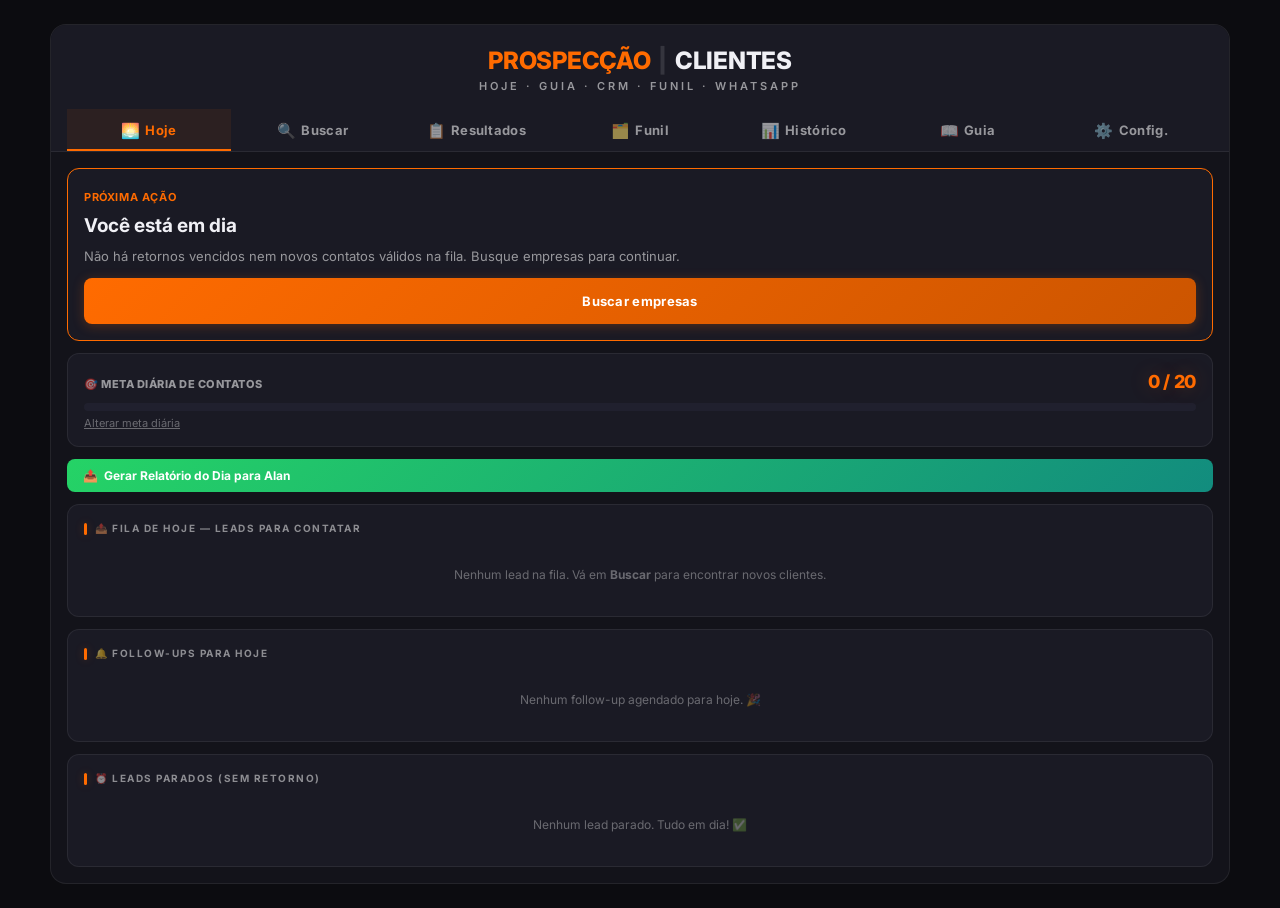
==== commit 6259895f: "feat: automatizar próxima ação, confirmação de envio e retornos" ====
--- a/index.html
+++ b/index.html
@@ -316,6 +316,7 @@
 #back-top{position:fixed;bottom:20px;right:20px;width:38px;height:38px;background:var(--raised);border:1px solid var(--line2);border-radius:var(--radius-sm);color:var(--sub);font-size:16px;cursor:pointer;display:none;align-items:center;justify-content:center;transition:all .15s;z-index:50;}
 #back-top.visible{display:flex;} #back-top:hover{border-color:var(--neon);color:var(--neon);}
 </style>
+<link rel="stylesheet" href="assets/prospect-automation.css?v=1">
 </head>
 <body>
 <div class="wrap">
@@ -622,12 +623,17 @@
       <div class="panel-title">✉️ Scripts de Mensagem</div>
       <div class="script-card">
         <div class="script-label">1º Contato (WhatsApp)</div>
-        <div class="script-body" id="script0">Olá, [NOME]! Aqui é [SEU NOME], da ArznStoreSP, na Zona Norte. Vi que a [EMPRESA] se destaca na área.
-A gente faz brindes personalizados e pensei em um kit para vocês.
-Posso te mandar 2 sugestões com a marca de vocês?
-Se não fizer sentido agora, é só avisar.
-
-[SEU NOME] | ArznStoreSP | (11) 98801-1285 | @arznstoresp</div>
+        <div class="script-body" id="script0">Olá, equipe [NOME]!
+Tudo bem? Aqui é o Alan, consultor da ArznStoreSP.
+
+Ajudamos empresas a fortalecer sua imagem com materiais personalizados, unindo qualidade, agilidade e atenção a cada detalhe.
+
+Oferecemos uniformes, brindes corporativos, materiais gráficos e peças em impressão 3D para deixar sua marca em destaque.
+
+Vocês estão planejando alguma ação, evento ou reposição de materiais?
+
+Conheça nosso catálogo:
+https://arznstoresp.com.br/</div>
         <button class="btn-copy" onclick="copiarScript(0)">📋 Copiar</button>
       </div>
       <div class="script-card">
@@ -913,7 +919,7 @@
    Lê até 3 variações cadastradas em Config. e alterna
    entre elas a cada lead, evitando padrão repetitivo.
    Se nenhuma variação for cadastrada, usa mensagem
-   automática padrão (com dados do Google quando houver).
+   padrão da ArznStoreSP, com o nome da empresa.
 ══════════════════════════════════════════════════ */
 function lerVariantes(){
   try{
@@ -939,9 +945,7 @@
     return template.replace(/\[NOME\]/g,nome)+'\n\n'+assin;
   }
 
-  const stars=(rating&&count)?rating+' ★ ('+(count).toLocaleString('pt-BR')+' aval.)':'';
-  const dest=stars?' — '+stars+' no Google —':'';
-  return 'Olá! Tudo bem? 😊\n\nSomos especializados em *produtos personalizados* para empresas da região.\n\nVi que *'+nome+'*'+dest+' se destaca na área e queria apresentar nossas soluções: *camisetas, canecas, garrafas térmicas, uniformes e kits personalizados* com a identidade da empresa.\n\nPodemos montar um orçamento sem compromisso?\n\n'+assin;
+  return "Olá, equipe [NOME]!\nTudo bem? Aqui é o Alan, consultor da ArznStoreSP.\n\nAjudamos empresas a fortalecer sua imagem com materiais personalizados, unindo qualidade, agilidade e atenção a cada detalhe.\n\nOferecemos uniformes, brindes corporativos, materiais gráficos e peças em impressão 3D para deixar sua marca em destaque.\n\nVocês estão planejando alguma ação, evento ou reposição de materiais?\n\nConheça nosso catálogo:\nhttps://arznstoresp.com.br/".replace(/\[NOME\]/g,()=>nome);
 }
 
 /* ══ ENDEREÇOS ════════════════════════════════════ */
@@ -1742,6 +1746,17 @@
   if(funcNome) document.getElementById('funcNomeInput').value=funcNome;
   if(alanWa)   document.getElementById('alanWaInput').value=alanWa;
 
+  // Ativa o padrão aprovado uma única vez, preservando as variações anteriores.
+  const messageVersion='arzn-alan-2026-11-24';
+  const migrateMessages=localStorage.getItem('prosp_message_version')!==messageVersion;
+  if(migrateMessages){
+    const previous={variantes:localStorage.getItem('prosp_msgs'),legado:localStorage.getItem('prosp_msg')};
+    localStorage.setItem('prosp_message_backup_'+messageVersion,JSON.stringify(previous));
+    localStorage.setItem('prosp_msgs','[]');
+    localStorage.removeItem('prosp_msg');
+    localStorage.setItem('prosp_msgRotIdx','0');
+  }
+
   // migração/carregamento das variações de mensagem
   try{
     const arr=JSON.parse(localStorage.getItem('prosp_msgs')||'[]');
@@ -1766,6 +1781,12 @@
   if(!Array.isArray(resultados)) resultados=[];
   // segurança: remove da fila qualquer um que já tenha ido para o histórico
   resultados=resultados.filter(r=>r && r.telNum && !HISTORICO[r.telNum]);
+  if(migrateMessages){
+    resultados.forEach(r=>{r.msg=buildMsg(r.nome||r.name||'sua empresa');});
+    salvarFila();
+    localStorage.setItem('prosp_message_version',messageVersion);
+  }
+
 
   if(ENDERECOS.length>0){
     const idx=parseInt(ativo||'0');
@@ -1783,5 +1804,7 @@
   renderHoje();
 })();
 </script>
+<script src="assets/prospect-automation-model.js?v=1"></script>
+<script src="assets/prospect-automation.js?v=1"></script>
 </body>
 </html>
--- a/assets/prospect-automation.css
+++ b/assets/prospect-automation.css
@@ -0,0 +1,7 @@
+.action-workspace{border:1px solid var(--neon);background:var(--card);border-radius:var(--radius);padding:var(--pad);margin-bottom:var(--gap)}
+.action-workspace h2{font-size:19px;margin:6px 0}.action-workspace p{color:var(--sub);font-size:13px;margin:6px 0 12px}.action-workspace label{margin-top:10px}
+.action-workspace .action-buttons{display:flex;flex-wrap:wrap;gap:8px;margin-top:12px}.action-workspace .action-buttons .btn{width:auto;min-height:44px;flex:1 1 150px}
+.action-workspace textarea{height:230px;padding:12px;line-height:1.6;font-size:14px;font-weight:400;resize:vertical}.action-workspace input[type=date]{max-width:220px}
+.action-workspace .action-badge{font-size:11px;color:var(--neon);font-weight:700;letter-spacing:.6px}.action-workspace .action-preview-list{padding-left:20px;font-size:12px;color:var(--sub);margin-top:12px}
+.action-workspace .action-check{display:flex;gap:8px;align-items:center;text-transform:none;letter-spacing:0;font-size:13px;cursor:pointer}.action-workspace .action-check input{width:18px;height:18px;flex-shrink:0}
+.action-workspace .action-issue{color:var(--amber);font-size:12px}.action-workspace [hidden]{display:none!important}
